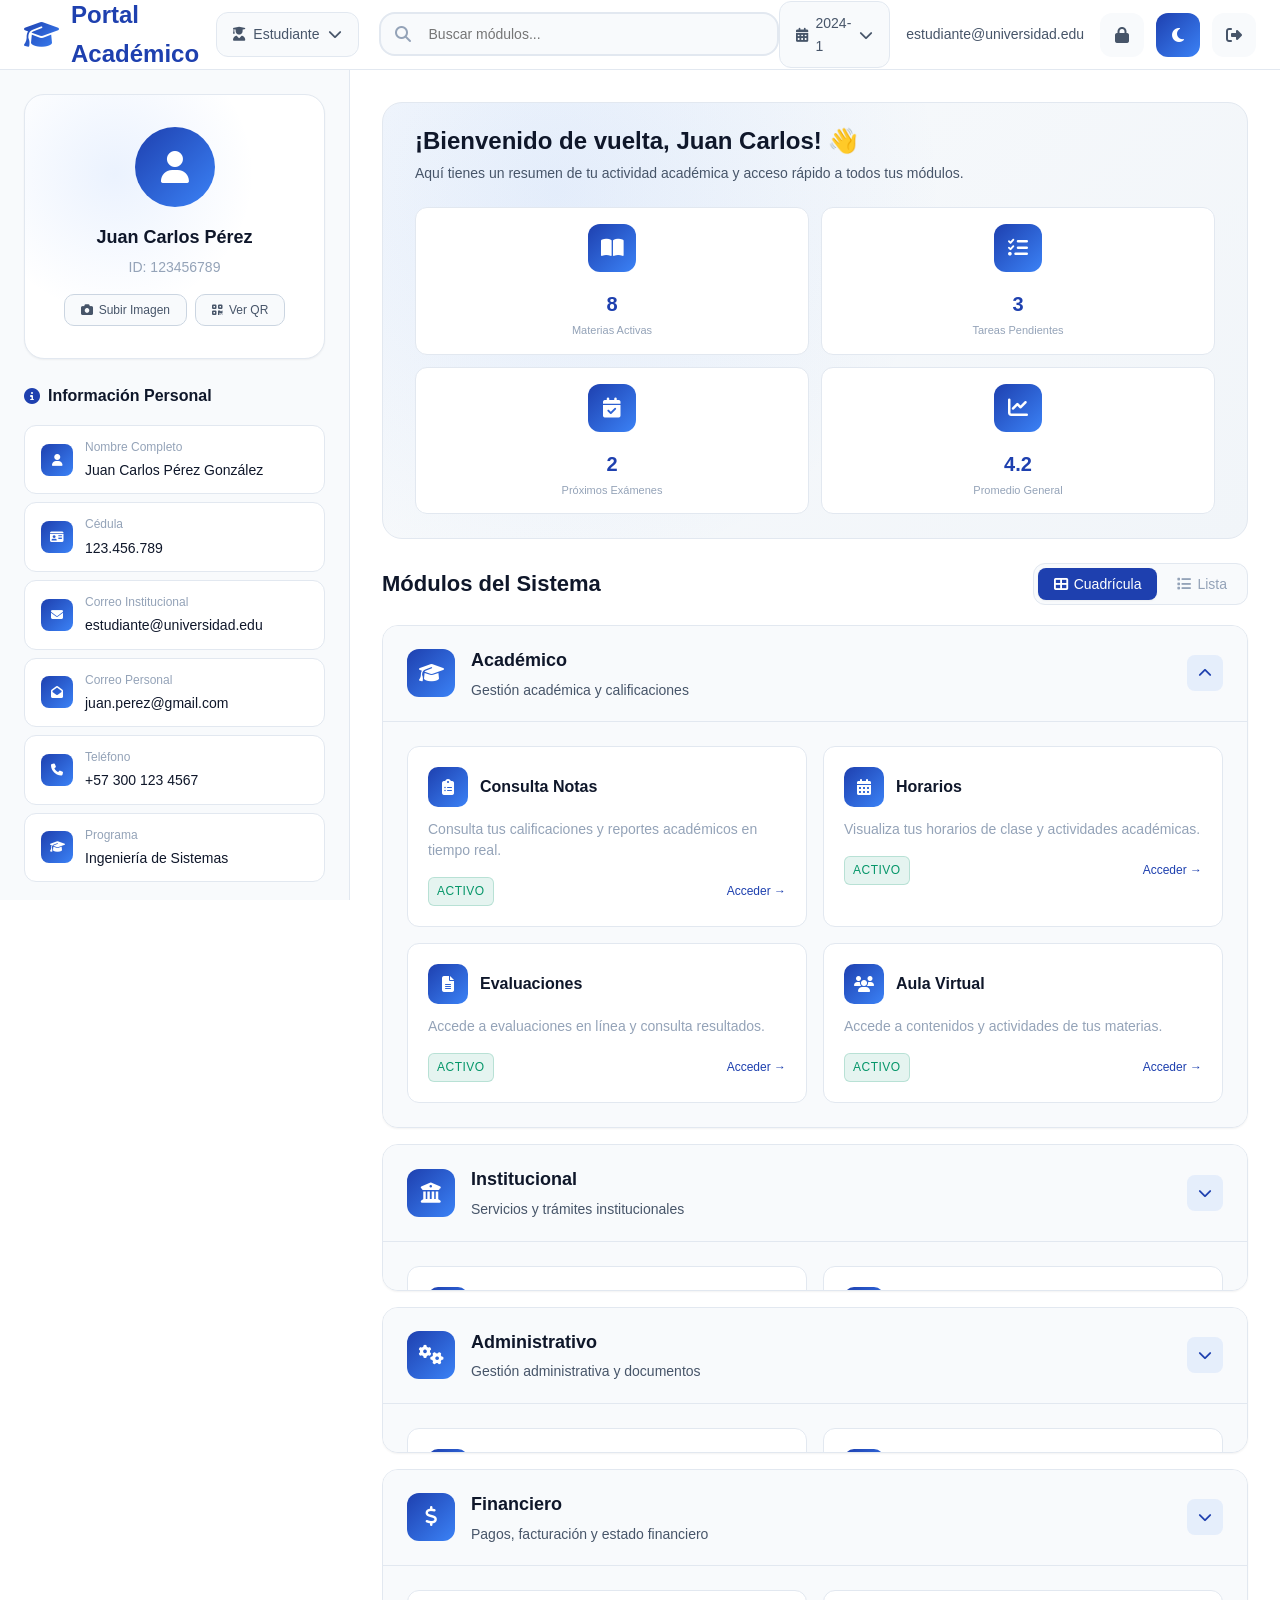
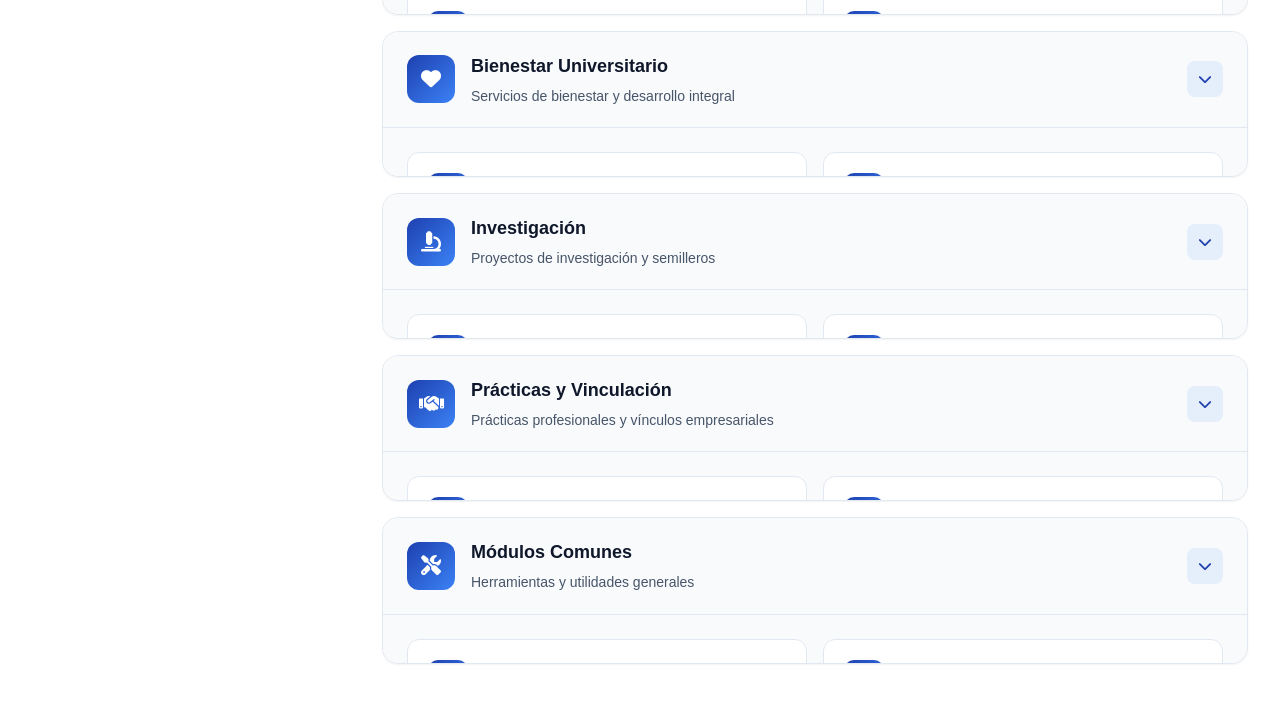
==== home/index.html @ 58bf5771 "Cambios en rutas" ====
<!DOCTYPE html>
<html lang="es" data-theme="light">

<head>
    <meta charset="UTF-8">
    <meta name="viewport" content="width=device-width, initial-scale=1.0">
    <title>Portal Académico - Navbar</title>
    <link href="https://cdnjs.cloudflare.com/ajax/libs/font-awesome/6.4.0/css/all.min.css" rel="stylesheet">
    <style>
        * {
            margin: 0;
            padding: 0;
            box-sizing: border-box;
        }

        :root {
            --primary-blue: #1e40af;
            --secondary-blue: #3b82f6;
            --accent-blue: #60a5fa;
            --dark-navy: #1e293b;
            --light-navy: #334155;
            --soft-gray: #64748b;
            --light-gray: #f1f5f9;
            --pure-white: #ffffff;
            --border-light: #e2e8f0;
            --border-medium: #cbd5e1;
            --text-primary: #0f172a;
            --text-secondary: #475569;
            --text-muted: #94a3b8;
            --gradient-primary: linear-gradient(135deg, #1e40af 0%, #3b82f6 100%);
            --gradient-subtle: linear-gradient(135deg, #f8fafc 0%, #f1f5f9 100%);
            --shadow-sm: 0 1px 2px 0 rgba(0, 0, 0, 0.05);
            --shadow-md: 0 4px 6px -1px rgba(0, 0, 0, 0.1), 0 2px 4px -1px rgba(0, 0, 0, 0.06);
            --shadow-lg: 0 10px 15px -3px rgba(0, 0, 0, 0.1), 0 4px 6px -2px rgba(0, 0, 0, 0.05);
            --shadow-xl: 0 20px 25px -5px rgba(0, 0, 0, 0.1), 0 10px 10px -5px rgba(0, 0, 0, 0.04);
            --bg-primary: #ffffff;
            --bg-secondary: #f8fafc;
            --bg-nav: rgba(255, 255, 255, 0.95);
            --bg-nav-scrolled: rgba(255, 255, 255, 0.98);
            --success-green: #059669;
            --gradient-blue: linear-gradient(135deg, #1e40af 0%, #3b82f6 100%);
        }

        [data-theme="dark"] {
            --primary-blue: #3b82f6;
            --secondary-blue: #60a5fa;
            --accent-blue: #93c5fd;
            --dark-navy: #0f172a;
            --light-navy: #1e293b;
            --soft-gray: #64748b;
            --light-gray: #1e293b;
            --pure-white: #0f172a;
            --border-light: #334155;
            --border-medium: #475569;
            --text-primary: #f1f5f9;
            --text-secondary: #cbd5e1;
            --text-muted: #94a3b8;
            --gradient-primary: linear-gradient(135deg, #3b82f6 0%, #1d4ed8 100%);
            --gradient-subtle: linear-gradient(135deg, #1e293b 0%, #0f172a 100%);
            --shadow-sm: 0 1px 2px 0 rgba(0, 0, 0, 0.3);
            --shadow-md: 0 4px 6px -1px rgba(0, 0, 0, 0.4), 0 2px 4px -1px rgba(0, 0, 0, 0.3);
            --shadow-lg: 0 10px 15px -3px rgba(0, 0, 0, 0.4), 0 4px 6px -2px rgba(0, 0, 0, 0.3);
            --shadow-xl: 0 20px 25px -5px rgba(0, 0, 0, 0.5), 0 10px 10px -5px rgba(0, 0, 0, 0.4);
            --bg-primary: #0f172a;
            --bg-secondary: #1e293b;
            --bg-nav: rgba(15, 23, 42, 0.95);
            --bg-nav-scrolled: rgba(15, 23, 42, 0.98);
        }

        body {
            font-family: 'Inter', -apple-system, BlinkMacSystemFont, 'Segoe UI', Roboto, sans-serif;
            background: var(--bg-primary);
            color: var(--text-primary);
            line-height: 1.6;
            min-height: 100vh;
            transition: all 0.3s ease;
        }

        /* Header Styles */
        .header {
            position: fixed;
            top: 0;
            left: 0;
            right: 0;
            height: 70px;
            background: var(--bg-nav);
            backdrop-filter: blur(20px);
            border-bottom: 1px solid var(--border-light);
            z-index: 1000;
            transition: all 0.3s ease;
            overflow: visible;
        }

        .header.scrolled {
            background: var(--bg-nav-scrolled);
            box-shadow: var(--shadow-lg);
        }

        .header-container {
            display: flex;
            align-items: center;
            justify-content: space-between;
            height: 100%;
            max-width: 1400px;
            margin: 0 auto;
            padding: 0 24px;
            overflow: visible;
        }

        /* Logo */
        .logo {
            display: flex;
            align-items: center;
            gap: 12px;
            font-size: 24px;
            font-weight: 700;
            color: var(--primary-blue);
            text-decoration: none;
            transition: all 0.3s ease;
        }

        .logo:hover {
            transform: scale(1.05);
        }

        .logo i {
            font-size: 28px;
            background: var(--gradient-primary);
            -webkit-background-clip: text;
            -webkit-text-fill-color: transparent;
            background-clip: text;
        }

        /* Desktop Navigation */
        .nav-desktop {
            display: flex;
            align-items: center;
            gap: 20px;
            overflow: visible;
        }

        /* ===== DROPDOWNS CORREGIDOS ===== */

        /* Role Selector */
        .role-selector {
            position: relative;
            z-index: 1100;
            display: flex;
            align-items: center;
            gap: 8px;
            padding: 10px 16px;
            background: var(--bg-secondary);
            border: 1px solid var(--border-light);
            border-radius: 12px;
            font-size: 14px;
            font-weight: 500;
            color: var(--text-secondary);
            cursor: pointer;
            transition: all 0.3s ease;
        }

        .role-selector:hover {
            background: var(--primary-blue);
            color: white;
            transform: translateY(-2px);
            box-shadow: var(--shadow-md);
        }

        .role-selector.active {
            background: var(--primary-blue);
            color: white;
            box-shadow: var(--shadow-md);
        }

        .role-selector .fa-chevron-down {
            transition: transform 0.3s ease;
        }

        .role-selector.active .fa-chevron-down {
            transform: rotate(180deg);
        }

        .role-dropdown {
            position: absolute;
            top: calc(100% + 8px);
            left: 0;
            right: 0;
            min-width: 200px;
            background: var(--bg-primary);
            border: 1px solid var(--border-light);
            border-radius: 12px;
            box-shadow: 0 25px 50px -12px rgba(0, 0, 0, 0.25);
            z-index: 1200;
            opacity: 0;
            visibility: hidden;
            transform: translateY(-10px);
            transition: all 0.3s cubic-bezier(0.4, 0, 0.2, 1);
            overflow: hidden;
            pointer-events: none;
        }

        .role-selector.active .role-dropdown {
            opacity: 1;
            visibility: visible;
            transform: translateY(0);
            pointer-events: all;
        }

        .role-option {
            display: flex;
            align-items: center;
            gap: 12px;
            padding: 12px 16px;
            color: var(--text-secondary);
            cursor: pointer;
            transition: all 0.3s ease;
            border-bottom: 1px solid var(--border-light);
            position: relative;
            background: transparent;
            white-space: nowrap;
            user-select: none;
        }

        .role-option:last-child {
            border-bottom: none;
        }

        .role-option:hover {
            background: var(--primary-blue);
            color: white;
        }

        .role-option.active {
            background: rgba(30, 64, 175, 0.1);
            color: var(--primary-blue);
            font-weight: 600;
        }

        .role-option.active::after {
            content: '';
            position: absolute;
            right: 16px;
            top: 50%;
            transform: translateY(-50%);
            width: 6px;
            height: 6px;
            background: var(--primary-blue);
            border-radius: 50%;
        }

        .role-option:hover.active::after {
            background: white;
        }

        .role-option i {
            width: 16px;
            text-align: center;
            font-size: 14px;
            flex-shrink: 0;
        }

        .role-option span {
            font-size: 14px;
            font-weight: 500;
        }

        /* Period Selector */
        .period-selector {
            position: relative;
            z-index: 1100;
            display: flex;
            align-items: center;
            gap: 8px;
            padding: 10px 16px;
            background: var(--bg-secondary);
            border: 1px solid var(--border-light);
            border-radius: 12px;
            font-size: 14px;
            font-weight: 500;
            color: var(--text-secondary);
            cursor: pointer;
            transition: all 0.3s ease;
        }

        .period-selector:hover {
            background: var(--primary-blue);
            color: white;
            transform: translateY(-2px);
            box-shadow: var(--shadow-md);
        }

        .period-selector.active {
            background: var(--primary-blue);
            color: white;
            box-shadow: var(--shadow-md);
        }

        .period-selector .fa-chevron-down {
            transition: transform 0.3s ease;
        }

        .period-selector.active .fa-chevron-down {
            transform: rotate(180deg);
        }

        .period-dropdown {
            position: absolute;
            top: calc(100% + 8px);
            left: 0;
            right: 0;
            min-width: 150px;
            background: var(--bg-primary);
            border: 1px solid var(--border-light);
            border-radius: 12px;
            box-shadow: 0 25px 50px -12px rgba(0, 0, 0, 0.25);
            z-index: 1200;
            opacity: 0;
            visibility: hidden;
            transform: translateY(-10px);
            transition: all 0.3s cubic-bezier(0.4, 0, 0.2, 1);
            overflow: hidden;
            pointer-events: none;
        }

        .period-selector.active .period-dropdown {
            opacity: 1;
            visibility: visible;
            transform: translateY(0);
            pointer-events: all;
        }

        .period-option {
            display: flex;
            align-items: center;
            gap: 12px;
            padding: 12px 16px;
            color: var(--text-secondary);
            cursor: pointer;
            transition: all 0.3s ease;
            border-bottom: 1px solid var(--border-light);
            position: relative;
            background: transparent;
            white-space: nowrap;
            user-select: none;
        }

        .period-option:last-child {
            border-bottom: none;
        }

        .period-option:hover {
            background: var(--primary-blue);
            color: white;
        }

        .period-option.active {
            background: rgba(30, 64, 175, 0.1);
            color: var(--primary-blue);
            font-weight: 600;
        }

        .period-option.active::after {
            content: '';
            position: absolute;
            right: 16px;
            top: 50%;
            transform: translateY(-50%);
            width: 6px;
            height: 6px;
            background: var(--primary-blue);
            border-radius: 50%;
        }

        .period-option:hover.active::after {
            background: white;
        }

        .period-option i {
            width: 16px;
            text-align: center;
            font-size: 14px;
            flex-shrink: 0;
        }

        .period-option span {
            font-size: 14px;
            font-weight: 500;
        }

        /* ===== FIN DROPDOWNS ===== */

        .search-container {
            position: relative;
        }

        .search-input {
            width: 320px;
            padding: 12px 16px 12px 48px;
            border: 2px solid var(--border-light);
            border-radius: 16px;
            font-size: 14px;
            background: var(--bg-secondary);
            color: var(--text-primary);
            transition: all 0.3s ease;
        }

        .search-input:focus {
            outline: none;
            border-color: var(--primary-blue);
            box-shadow: 0 0 0 4px rgba(30, 64, 175, 0.1);
            transform: scale(1.02);
        }

        .search-icon {
            position: absolute;
            left: 16px;
            top: 50%;
            transform: translateY(-50%);
            color: var(--text-muted);
            font-size: 16px;
        }

        /* Header Right */
        .header-right {
            display: flex;
            align-items: center;
            gap: 16px;
        }

        .user-email {
            font-size: 14px;
            color: var(--text-secondary);
            font-weight: 500;
            display: none;
        }

        .header-actions {
            display: flex;
            align-items: center;
            gap: 12px;
        }

        .action-btn {
            width: 44px;
            height: 44px;
            border: none;
            border-radius: 12px;
            background: var(--bg-secondary);
            color: var(--text-secondary);
            cursor: pointer;
            display: flex;
            align-items: center;
            justify-content: center;
            font-size: 16px;
            transition: all 0.3s ease;
            position: relative;
            overflow: hidden;
        }

        .action-btn:hover {
            background: var(--primary-blue);
            color: white;
            transform: translateY(-2px);
            box-shadow: var(--shadow-md);
        }

        .action-btn.theme-toggle {
            background: var(--gradient-primary);
            color: white;
        }

        .action-btn.theme-toggle:hover {
            background: var(--gradient-primary);
            transform: translateY(-2px) scale(1.05);
        }

        /* Mobile Menu Button */
        .mobile-menu-btn {
            display: none;
            width: 44px;
            height: 44px;
            border: none;
            border-radius: 12px;
            background: var(--bg-secondary);
            color: var(--text-secondary);
            cursor: pointer;
            align-items: center;
            justify-content: center;
            font-size: 18px;
            transition: all 0.3s ease;
        }

        .mobile-menu-btn:hover {
            background: var(--primary-blue);
            color: white;
            transform: scale(1.05);
        }

        .mobile-menu-btn.active {
            background: var(--primary-blue);
            color: white;
        }

        /* Mobile Overlay Menu */
        .mobile-overlay {
            position: fixed;
            top: 0;
            left: 0;
            right: 0;
            bottom: 0;
            background: rgba(0, 0, 0, 0.5);
            backdrop-filter: blur(4px);
            z-index: 1001;
            opacity: 0;
            visibility: hidden;
            transition: all 0.3s ease;
        }

        .mobile-overlay.active {
            opacity: 1;
            visibility: visible;
        }

        .mobile-menu {
            position: fixed;
            top: 0;
            right: 0;
            width: 100%;
            max-width: 400px;
            height: 100vh;
            background: var(--bg-primary);
            border-left: 1px solid var(--border-light);
            transform: translateX(100%);
            transition: transform 0.3s ease;
            overflow-y: auto;
            z-index: 1002;
        }

        .mobile-overlay.active .mobile-menu {
            transform: translateX(0);
        }

        .mobile-menu-header {
            display: flex;
            align-items: center;
            justify-content: space-between;
            padding: 20px 24px;
            border-bottom: 1px solid var(--border-light);
            background: var(--bg-secondary);
        }

        .mobile-menu-title {
            font-size: 18px;
            font-weight: 600;
            color: var(--text-primary);
        }

        .mobile-menu-close {
            width: 40px;
            height: 40px;
            border: none;
            border-radius: 10px;
            background: var(--bg-primary);
            color: var(--text-secondary);
            cursor: pointer;
            display: flex;
            align-items: center;
            justify-content: center;
            font-size: 16px;
            transition: all 0.3s ease;
        }

        .mobile-menu-close:hover {
            background: var(--primary-blue);
            color: white;
        }

        .mobile-menu-content {
            padding: 24px;
        }

        .mobile-section {
            margin-bottom: 32px;
        }

        .mobile-section-title {
            font-size: 16px;
            font-weight: 600;
            color: var(--text-primary);
            margin-bottom: 16px;
            display: flex;
            align-items: center;
            gap: 8px;
        }

        .mobile-search {
            position: relative;
            margin-bottom: 24px;
        }

        .mobile-search-input {
            width: 100%;
            padding: 12px 16px 12px 48px;
            border: 2px solid var(--border-light);
            border-radius: 12px;
            font-size: 14px;
            background: var(--bg-secondary);
            color: var(--text-primary);
            transition: all 0.3s ease;
        }

        .mobile-search-input:focus {
            outline: none;
            border-color: var(--primary-blue);
            box-shadow: 0 0 0 3px rgba(30, 64, 175, 0.1);
        }

        .mobile-search-icon {
            position: absolute;
            left: 16px;
            top: 50%;
            transform: translateY(-50%);
            color: var(--text-muted);
            font-size: 16px;
        }

        .mobile-option {
            display: flex;
            align-items: center;
            gap: 12px;
            padding: 16px;
            background: var(--bg-secondary);
            border: 1px solid var(--border-light);
            border-radius: 12px;
            margin-bottom: 12px;
            cursor: pointer;
            transition: all 0.3s ease;
        }

        .mobile-option:hover {
            background: var(--primary-blue);
            color: white;
            transform: translateX(4px);
        }

        .mobile-option i {
            width: 24px;
            text-align: center;
            font-size: 16px;
        }

        .mobile-option-content {
            flex: 1;
        }

        .mobile-option-title {
            font-size: 14px;
            font-weight: 500;
            margin-bottom: 2px;
        }

        .mobile-option-subtitle {
            font-size: 12px;
            opacity: 0.7;
        }

        .mobile-user-info {
            background: var(--bg-secondary);
            border: 1px solid var(--border-light);
            border-radius: 16px;
            padding: 20px;
            text-align: center;
        }

        .mobile-avatar {
            width: 60px;
            height: 60px;
            border-radius: 50%;
            background: var(--gradient-primary);
            display: flex;
            align-items: center;
            justify-content: center;
            font-size: 24px;
            color: white;
            margin: 0 auto 12px;
        }

        .mobile-user-name {
            font-size: 16px;
            font-weight: 600;
            color: var(--text-primary);
            margin-bottom: 4px;
        }

        .mobile-user-email {
            font-size: 14px;
            color: var(--text-muted);
        }

        /* Main Layout */
        .main-layout {
            display: flex;
            margin-top: 70px;
            min-height: calc(100vh - 70px);
        }

        /* Sidebar */
        .sidebar {
            width: 350px;
            background: var(--bg-secondary);
            border-right: 1px solid var(--border-light);
            position: sticky;
            top: 70px;
            height: calc(100vh - 70px);
            overflow-y: auto;
            z-index: 100;
            transition: all 0.3s ease;
        }

        .sidebar.collapsed {
            width: 80px;
        }

        /* Sidebar Toggle Button */
        .sidebar-toggle {
            position: absolute;
            top: 20px;
            right: -16px;
            width: 32px;
            height: 32px;
            background: var(--primary-blue);
            color: white;
            border: none;
            border-radius: 50%;
            cursor: pointer;
            display: flex;
            align-items: center;
            justify-content: center;
            font-size: 14px;
            box-shadow: var(--shadow-md);
            transition: all 0.3s ease;
            z-index: 101;
        }

        .sidebar-toggle:hover {
            transform: scale(1.1);
            box-shadow: var(--shadow-lg);
        }

        /* Profile Section */
        .profile-section {
            padding: 32px 24px;
            text-align: center;
            background: var(--bg-primary);
            margin: 24px;
            border-radius: 20px;
            box-shadow: var(--shadow-sm);
            border: 1px solid var(--border-light);
            position: relative;
            overflow: hidden;
        }

        .profile-section::before {
            content: '';
            position: absolute;
            top: 0;
            left: 0;
            right: 0;
            bottom: 0;
            background: radial-gradient(circle at 30% 30%, rgba(59, 130, 246, 0.1) 0%, transparent 50%);
            pointer-events: none;
        }

        .profile-content {
            position: relative;
            z-index: 1;
        }

        .profile-avatar {
            width: 80px;
            height: 80px;
            border-radius: 50%;
            background: var(--gradient-primary);
            display: flex;
            align-items: center;
            justify-content: center;
            font-size: 32px;
            color: white;
            margin: 0 auto 16px;
            position: relative;
            overflow: hidden;
            cursor: pointer;
            transition: all 0.3s ease;
        }

        .profile-avatar:hover {
            transform: scale(1.05);
            box-shadow: 0 8px 25px rgba(59, 130, 246, 0.3);
        }

        .profile-avatar::after {
            content: '';
            position: absolute;
            top: 0;
            left: -100%;
            width: 100%;
            height: 100%;
            background: linear-gradient(90deg, transparent, rgba(255, 255, 255, 0.2), transparent);
            transition: left 0.5s;
        }

        .profile-avatar:hover::after {
            left: 100%;
        }

        .profile-name {
            font-size: 18px;
            font-weight: 600;
            color: var(--text-primary);
            margin-bottom: 4px;
        }

        .profile-id {
            font-size: 14px;
            color: var(--text-muted);
            margin-bottom: 16px;
        }

        .profile-actions {
            display: flex;
            gap: 8px;
            justify-content: center;
            flex-wrap: wrap;
        }

        .profile-btn {
            padding: 8px 16px;
            border: 1px solid var(--border-medium);
            border-radius: 10px;
            background: var(--bg-secondary);
            color: var(--text-secondary);
            font-size: 12px;
            font-weight: 500;
            cursor: pointer;
            transition: all 0.3s ease;
            display: flex;
            align-items: center;
            gap: 6px;
        }

        .profile-btn:hover {
            background: var(--primary-blue);
            color: white;
            transform: translateY(-2px);
            box-shadow: var(--shadow-md);
        }

        /* User Details Section */
        .user-details {
            padding: 0 24px 24px;
        }

        .section-title {
            font-size: 16px;
            font-weight: 600;
            color: var(--text-primary);
            margin-bottom: 16px;
            display: flex;
            align-items: center;
            gap: 8px;
        }

        .section-title i {
            color: var(--primary-blue);
        }

        .detail-item {
            display: flex;
            align-items: center;
            gap: 12px;
            padding: 12px 16px;
            background: var(--bg-primary);
            border-radius: 12px;
            margin-bottom: 8px;
            border: 1px solid var(--border-light);
            transition: all 0.3s ease;
            cursor: pointer;
        }

        .detail-item:hover {
            background: var(--bg-secondary);
            transform: translateX(4px);
            border-color: var(--primary-blue);
        }

        .detail-icon {
            width: 32px;
            height: 32px;
            border-radius: 8px;
            background: var(--gradient-primary);
            color: white;
            display: flex;
            align-items: center;
            justify-content: center;
            font-size: 12px;
            flex-shrink: 0;
        }

        .detail-content {
            flex: 1;
            min-width: 0;
        }

        .detail-label {
            font-size: 12px;
            color: var(--text-muted);
            margin-bottom: 2px;
        }

        .detail-value {
            font-size: 14px;
            font-weight: 500;
            color: var(--text-primary);
            word-break: break-all;
        }

        /* Manuals Section */
        .manuals-section {
            padding: 0 24px 24px;
        }

        .manual-item {
            display: flex;
            align-items: center;
            gap: 12px;
            padding: 12px 16px;
            background: var(--bg-primary);
            border-radius: 12px;
            margin-bottom: 8px;
            border: 1px solid var(--border-light);
            cursor: pointer;
            transition: all 0.3s ease;
        }

        .manual-item:hover {
            background: #fef3c7;
            border-color: #f59e0b;
            transform: translateX(4px);
        }

        [data-theme="dark"] .manual-item:hover {
            background: rgba(245, 158, 11, 0.1);
            border-color: #f59e0b;
        }

        .manual-icon {
            width: 32px;
            height: 32px;
            border-radius: 8px;
            background: linear-gradient(135deg, #f59e0b 0%, #d97706 100%);
            color: white;
            display: flex;
            align-items: center;
            justify-content: center;
            font-size: 12px;
            flex-shrink: 0;
        }

        /* Quick Stats Section */
        .quick-stats {
            padding: 0 24px 24px;
        }

        .stats-grid {
            display: grid;
            grid-template-columns: 1fr 1fr;
            gap: 12px;
        }

        .stat-card {
            background: var(--bg-primary);
            border: 1px solid var(--border-light);
            border-radius: 12px;
            padding: 16px;
            text-align: center;
            transition: all 0.3s ease;
            cursor: pointer;
        }

        .stat-card:hover {
            transform: translateY(-2px);
            box-shadow: var(--shadow-md);
            border-color: var(--primary-blue);
        }

        .stat-value {
            font-size: 20px;
            font-weight: 700;
            color: var(--primary-blue);
            margin-bottom: 4px;
        }

        .stat-label {
            font-size: 11px;
            color: var(--text-muted);
            line-height: 1.2;
        }

        /* Collapsed Sidebar Styles */
        .sidebar.collapsed .profile-section,
        .sidebar.collapsed .user-details,
        .sidebar.collapsed .manuals-section,
        .sidebar.collapsed .quick-stats {
            display: none;
        }

        .sidebar.collapsed .sidebar-toggle {
            right: -16px;
        }

        .sidebar.collapsed .sidebar-toggle i {
            transform: rotate(180deg);
        }

        /* Main Content */
        .main-content {
            flex: 1;
            padding: 32px;
            background: var(--bg-primary);
            min-height: calc(100vh - 70px);
            overflow-y: auto;
        }

        /* Demo Content */
        .demo-content {
            max-width: 1200px;
            margin: 0 auto;
        }

        .demo-title {
            font-size: 32px;
            font-weight: 700;
            color: var(--text-primary);
            margin-bottom: 16px;
        }

        .demo-subtitle {
            font-size: 18px;
            color: var(--text-secondary);
            margin-bottom: 40px;
        }

        .demo-grid {
            display: grid;
            grid-template-columns: repeat(auto-fit, minmax(250px, 1fr));
            gap: 24px;
            margin-top: 40px;
        }

        .demo-card {
            background: var(--bg-secondary);
            border: 1px solid var(--border-light);
            border-radius: 16px;
            padding: 24px;
            transition: all 0.3s ease;
        }

        .demo-card:hover {
            transform: translateY(-4px);
            box-shadow: var(--shadow-lg);
        }

        .welcome-section {
            background: var(--gradient-subtle);
            border-radius: 20px;
            padding: 24px 32px;
            margin-bottom: 24px;
            border: 1px solid var(--border-light);
            position: relative;
            overflow: hidden;
            flex-shrink: 0;
        }

        .welcome-section::before {
            content: '';
            position: absolute;
            top: 0;
            left: 0;
            right: 0;
            bottom: 0;
            background: radial-gradient(circle at 20% 20%, rgba(59, 130, 246, 0.1) 0%, transparent 50%);
            pointer-events: none;
        }

        .welcome-content {
            position: relative;
            z-index: 1;
        }

        .welcome-title {
            font-size: 24px;
            font-weight: 700;
            color: var(--text-primary);
            margin-bottom: 8px;
            line-height: 1.2;
        }

        .welcome-subtitle {
            font-size: 14px;
            color: var(--text-secondary);
            line-height: 1.4;
            margin-bottom: 24px;
        }

        .stat-icon {
            width: 48px;
            height: 48px;
            border-radius: 12px;
            background: var(--gradient-primary);
            color: white;
            display: flex;
            align-items: center;
            justify-content: center;
            font-size: 20px;
            margin: 0 auto 16px;
            transition: all 0.3s ease;
        }

        .stat-card:hover .stat-icon {
            transform: scale(1.1);
            box-shadow: 0 8px 25px rgba(59, 130, 246, 0.3);
        }

        /* Modules Section */
        .modules-section {
            flex: 1;
            display: flex;
            flex-direction: column;
            min-height: 0;
        }

        .modules-header {
            display: flex;
            justify-content: space-between;
            align-items: center;
            margin-bottom: 20px;
            flex-shrink: 0;
        }

        .modules-title {
            font-size: 22px;
            font-weight: 700;
            color: var(--text-primary);
        }

        .view-toggle {
            display: flex;
            background: var(--bg-secondary);
            border-radius: 12px;
            padding: 4px;
            gap: 4px;
            border: 1px solid var(--border-light);
        }

        .view-btn {
            padding: 8px 16px;
            border: none;
            border-radius: 8px;
            background: transparent;
            color: var(--text-muted);
            cursor: pointer;
            transition: all 0.3s ease;
            font-size: 14px;
            font-weight: 500;
            display: flex;
            align-items: center;
            gap: 6px;
        }

        .view-btn.active {
            background: var(--primary-blue);
            color: white;
            box-shadow: var(--shadow-sm);
        }

        .view-btn:hover:not(.active) {
            background: var(--border-light);
            color: var(--text-secondary);
        }

        /* Modules Container */
        .modules-container {
            flex: 1;
            overflow-y: auto;
            padding-right: 8px;
            margin-right: -8px;
        }

        .modules-container::-webkit-scrollbar {
            width: 6px;
        }

        .modules-container::-webkit-scrollbar-track {
            background: var(--bg-secondary);
            border-radius: 10px;
        }

        .modules-container::-webkit-scrollbar-thumb {
            background: var(--border-medium);
            border-radius: 10px;
        }

        .modules-container::-webkit-scrollbar-thumb:hover {
            background: var(--primary-blue);
        }

        /* Module Categories */
        .module-category {
            background: var(--bg-primary);
            border: 1px solid var(--border-light);
            border-radius: 16px;
            margin-bottom: 16px;
            overflow: hidden;
            transition: all 0.3s ease;
            box-shadow: var(--shadow-sm);
        }

        .module-category:hover {
            box-shadow: var(--shadow-md);
            transform: translateY(-2px);
        }

        .category-header {
            display: flex;
            align-items: center;
            justify-content: space-between;
            padding: 20px 24px;
            background: var(--bg-secondary);
            cursor: pointer;
            transition: all 0.3s ease;
            border-bottom: 1px solid var(--border-light);
        }

        .category-header:hover {
            background: var(--primary-blue);
            color: white;
        }

        .category-header:hover .category-icon {
            background: white;
            color: var(--primary-blue);
        }

        .category-header:hover .category-info h3,
        .category-header:hover .category-info p {
            color: white;
        }

        .category-header:hover .category-toggle {
            background: rgba(255, 255, 255, 0.2);
            color: white;
        }

        .category-left {
            display: flex;
            align-items: center;
            gap: 16px;
        }

        .category-icon {
            width: 48px;
            height: 48px;
            border-radius: 12px;
            background: var(--gradient-primary);
            color: white;
            display: flex;
            align-items: center;
            justify-content: center;
            font-size: 20px;
            transition: all 0.3s ease;
            flex-shrink: 0;
        }

        .category-info h3 {
            font-size: 18px;
            font-weight: 600;
            color: var(--text-primary);
            margin-bottom: 4px;
            transition: all 0.3s ease;
        }

        .category-info p {
            font-size: 14px;
            color: var(--text-secondary);
            margin: 0;
            transition: all 0.3s ease;
        }

        .category-toggle {
            width: 36px;
            height: 36px;
            border: none;
            border-radius: 8px;
            background: rgba(59, 130, 246, 0.1);
            color: var(--primary-blue);
            cursor: pointer;
            display: flex;
            align-items: center;
            justify-content: center;
            font-size: 14px;
            transition: all 0.3s ease;
        }

        .category-toggle:hover {
            background: var(--primary-blue);
            color: white;
            transform: scale(1.05);
        }

        /* Modules Grid */
        .modules-grid {
            display: grid;
            grid-template-columns: repeat(auto-fit, minmax(300px, 1fr));
            gap: 16px;
            padding: 24px;
            background: var(--bg-secondary);
            max-height: 0;
            overflow: hidden;
            transition: all 0.4s ease;
        }

        .module-category.expanded .modules-grid {
            max-height: 2000px;
        }

        .module-category.expanded .category-toggle i {
            transform: rotate(180deg);
        }

        /* Module Cards */
        .module-card {
            background: var(--bg-primary);
            border: 1px solid var(--border-light);
            border-radius: 12px;
            padding: 20px;
            transition: all 0.3s ease;
            cursor: pointer;
            position: relative;
            overflow: hidden;
        }

        .module-card::before {
            content: '';
            position: absolute;
            top: 0;
            left: -100%;
            width: 100%;
            height: 100%;
            background: linear-gradient(90deg, transparent, rgba(59, 130, 246, 0.1), transparent);
            transition: left 0.5s;
        }

        .module-card:hover::before {
            left: 100%;
        }

        .module-card:hover {
            transform: translateY(-4px);
            box-shadow: var(--shadow-lg);
            border-color: var(--primary-blue);
        }

        .module-header {
            display: flex;
            align-items: center;
            gap: 12px;
            margin-bottom: 12px;
        }

        .module-icon {
            width: 40px;
            height: 40px;
            border-radius: 10px;
            background: var(--gradient-primary);
            color: white;
            display: flex;
            align-items: center;
            justify-content: center;
            font-size: 16px;
            transition: all 0.3s ease;
        }

        .module-card:hover .module-icon {
            transform: scale(1.1);
            box-shadow: 0 8px 25px rgba(59, 130, 246, 0.3);
        }

        .module-title {
            font-size: 16px;
            font-weight: 600;
            color: var(--text-primary);
            margin: 0;
        }

        .module-description {
            font-size: 14px;
            color: var(--text-muted);
            line-height: 1.5;
            margin-bottom: 16px;
        }

        .module-footer {
            display: flex;
            justify-content: space-between;
            align-items: center;
        }

        .module-status {
            font-size: 12px;
            padding: 4px 8px;
            border-radius: 6px;
            font-weight: 500;
            text-transform: uppercase;
            letter-spacing: 0.5px;
        }

        .module-status.active {
            background: rgba(5, 150, 105, 0.1);
            color: var(--success-green);
            border: 1px solid rgba(5, 150, 105, 0.2);
        }

        .module-status.inactive {
            background: rgba(239, 68, 68, 0.1);
            color: #ef4444;
            border: 1px solid rgba(239, 68, 68, 0.2);
        }

        .module-access {
            color: var(--primary-blue);
            font-size: 12px;
            font-weight: 500;
            text-decoration: none;
            transition: all 0.3s ease;
        }

        .module-access:hover {
            color: var(--secondary-blue);
            text-decoration: underline;
        }

        /* Dark theme adjustments for dropdowns */
        [data-theme="dark"] .role-dropdown,
        [data-theme="dark"] .period-dropdown {
            background: var(--bg-secondary);
            border-color: var(--border-medium);
            box-shadow: 0 25px 50px -12px rgba(0, 0, 0, 0.8);
        }

        [data-theme="dark"] .role-option,
        [data-theme="dark"] .period-option {
            border-color: var(--border-medium);
        }

        /* Responsive */
        @media (max-width: 1024px) {
            .sidebar {
                width: 300px;
            }

            .stats-grid {
                grid-template-columns: 1fr;
            }

            .stat-card {
                padding: 12px;
            }

            .stat-value {
                font-size: 18px;
            }
        }

        @media (max-width: 768px) {
            .header-container {
                padding: 0 16px;
            }

            .nav-desktop {
                display: none;
            }

            .mobile-menu-btn {
                display: flex;
            }

            .user-email {
                display: none;
            }

            .main-layout {
                flex-direction: column;
            }

            .sidebar {
                position: relative;
                top: 0;
                width: 100%;
                height: auto;
                border-right: none;
                border-bottom: 1px solid var(--border-light);
                order: 1;
            }

            .sidebar.collapsed {
                display: none;
            }

            .sidebar-toggle {
                top: 16px;
                right: 16px;
            }

            .main-content {
                order: 2;
                padding: 20px 16px;
            }

            .demo-title {
                font-size: 24px;
            }

            .demo-subtitle {
                font-size: 16px;
            }

            .profile-section {
                margin: 16px;
                padding: 24px 16px;
            }

            .user-details,
            .manuals-section,
            .quick-stats {
                padding: 0 16px 16px;
            }

            .welcome-section {
                padding: 20px;
                margin-bottom: 20px;
            }

            .welcome-title {
                font-size: 20px;
            }

            .welcome-subtitle {
                font-size: 13px;
            }

            .stats-grid {
                grid-template-columns: repeat(2, 1fr);
                gap: 12px;
            }

            .stat-card {
                padding: 16px;
            }

            .stat-value {
                font-size: 20px;
            }

            .modules-header {
                flex-direction: column;
                align-items: stretch;
                gap: 12px;
            }

            .modules-title {
                font-size: 18px;
                text-align: center;
            }

            .view-toggle {
                justify-content: center;
            }

            .modules-grid {
                grid-template-columns: 1fr;
                gap: 12px;
                padding: 16px;
            }

            .category-header {
                padding: 16px 20px;
            }

            .category-icon {
                width: 40px;
                height: 40px;
                font-size: 18px;
            }

            .category-info h3 {
                font-size: 16px;
            }

            .category-info p {
                font-size: 13px;
            }

            .role-dropdown,
            .period-dropdown {
                left: auto;
                right: 0;
                min-width: 200px;
                max-width: 250px;
            }
        }

        @media (min-width: 1024px) {
            .user-email {
                display: block;
            }

            .search-input {
                width: 400px;
            }
        }

        @media (max-width: 480px) {
            .stats-grid {
                grid-template-columns: repeat(2, 1fr);
                gap: 10px;
            }

            .stat-card {
                padding: 12px;
            }

            .stat-icon {
                width: 40px;
                height: 40px;
                font-size: 16px;
                margin-bottom: 12px;
            }

            .stat-value {
                font-size: 18px;
            }

            .stat-label {
                font-size: 12px;
            }
        }

        /* Animations */
        @keyframes slideInRight {
            from {
                transform: translateX(100%);
            }

            to {
                transform: translateX(0);
            }
        }

        @keyframes fadeIn {
            from {
                opacity: 0;
            }

            to {
                opacity: 1;
            }
        }

        @keyframes fadeInUp {
            from {
                opacity: 0;
                transform: translateY(20px);
            }

            to {
                opacity: 1;
                transform: translateY(0);
            }
        }

        .fade-in-up {
            animation: fadeInUp 0.6s ease-out;
        }

        .module-category {
            animation: fadeInUp 0.6s ease-out;
        }

        .module-category:nth-child(1) {
            animation-delay: 0.1s;
        }

        .module-category:nth-child(2) {
            animation-delay: 0.2s;
        }

        .module-category:nth-child(3) {
            animation-delay: 0.3s;
        }

        .module-category:nth-child(4) {
            animation-delay: 0.4s;
        }

        .module-category:nth-child(5) {
            animation-delay: 0.5s;
        }

        .module-category:nth-child(6) {
            animation-delay: 0.6s;
        }

        .module-category:nth-child(7) {
            animation-delay: 0.7s;
        }

        .module-category:nth-child(8) {
            animation-delay: 0.8s;
        }
    </style>
</head>

<body>
    <!-- Header -->
    <header class="header" id="header">
        <div class="header-container">
            <a href="#" class="logo">
                <i class="fas fa-graduation-cap"></i>
                <span>Portal Académico</span>
            </a>

            <!-- Desktop Navigation -->
            <div class="nav-desktop">
                <div class="role-selector" id="roleSelector">
                    <i class="fas fa-user-graduate"></i>
                    <span id="selectedRole">Estudiante</span>
                    <i class="fas fa-chevron-down"></i>
                    <!-- Dropdown -->
                    <div class="role-dropdown">
                        <div class="role-option active" data-role="estudiante">
                            <i class="fas fa-user-graduate"></i>
                            <span>Estudiante</span>
                        </div>
                        <div class="role-option" data-role="profesor">
                            <i class="fas fa-chalkboard-teacher"></i>
                            <span>Profesor</span>
                        </div>
                        <div class="role-option" data-role="administrativo">
                            <i class="fas fa-user-tie"></i>
                            <span>Administrativo</span>
                        </div>
                    </div>
                </div>

                <div class="search-container">
                    <input type="text" class="search-input" placeholder="Buscar módulos..." id="searchInput">
                    <i class="fas fa-search search-icon"></i>
                </div>
            </div>

            <div class="header-right">
                <div class="period-selector nav-desktop" id="periodSelector">
                    <i class="fas fa-calendar-alt"></i>
                    <span id="selectedPeriod">2024-1</span>
                    <i class="fas fa-chevron-down"></i>
                    <!-- Dropdown -->
                    <div class="period-dropdown">
                        <div class="period-option active" data-period="2024-1">
                            <i class="fas fa-calendar-alt"></i>
                            <span>2024-1</span>
                        </div>
                        <div class="period-option" data-period="2024-2">
                            <i class="fas fa-calendar-alt"></i>
                            <span>2024-2</span>
                        </div>
                        <div class="period-option" data-period="2023-2">
                            <i class="fas fa-calendar-alt"></i>
                            <span>2023-2</span>
                        </div>
                    </div>
                </div>

                <span class="user-email">estudiante@universidad.edu</span>

                <div class="header-actions">
                    <button class="action-btn" id="passwordBtn" title="Cambiar contraseña">
                        <i class="fas fa-lock"></i>
                    </button>
                    <button class="action-btn theme-toggle" id="themeToggle" title="Cambiar tema">
                        <i class="fas fa-moon"></i>
                    </button>
                    <button class="action-btn" id="logoutBtn" title="Cerrar sesión">
                        <i class="fas fa-sign-out-alt"></i>
                    </button>

                    <!-- Mobile Menu Button -->
                    <button class="mobile-menu-btn" id="mobileMenuBtn">
                        <i class="fas fa-bars"></i>
                    </button>
                </div>
            </div>
        </div>
    </header>

    <!-- Mobile Overlay Menu -->
    <div class="mobile-overlay" id="mobileOverlay">
        <div class="mobile-menu">
            <div class="mobile-menu-header">
                <div class="mobile-menu-title">Menú</div>
                <button class="mobile-menu-close" id="mobileMenuClose">
                    <i class="fas fa-times"></i>
                </button>
            </div>

            <div class="mobile-menu-content">
                <!-- Search Section -->
                <div class="mobile-section">
                    <div class="mobile-search">
                        <input type="text" class="mobile-search-input" placeholder="Buscar módulos..."
                            id="mobileSearchInput">
                        <i class="fas fa-search mobile-search-icon"></i>
                    </div>
                </div>

                <!-- User Info -->
                <div class="mobile-section">
                    <div class="mobile-user-info">
                        <div class="mobile-avatar">
                            <i class="fas fa-user"></i>
                        </div>
                        <div class="mobile-user-name">Juan Carlos Pérez</div>
                        <div class="mobile-user-email">estudiante@universidad.edu</div>
                    </div>
                </div>

                <!-- Navigation Options -->
                <div class="mobile-section">
                    <div class="mobile-section-title">
                        <i class="fas fa-cogs"></i>
                        Configuración
                    </div>

                    <div class="mobile-option" id="mobileRoleSelector">
                        <i class="fas fa-user-graduate"></i>
                        <div class="mobile-option-content">
                            <div class="mobile-option-title">Rol Actual</div>
                            <div class="mobile-option-subtitle">Estudiante</div>
                        </div>
                        <i class="fas fa-chevron-right"></i>
                    </div>

                    <div class="mobile-option" id="mobilePeriodSelector">
                        <i class="fas fa-calendar-alt"></i>
                        <div class="mobile-option-content">
                            <div class="mobile-option-title">Período Académico</div>
                            <div class="mobile-option-subtitle">2024-1</div>
                        </div>
                        <i class="fas fa-chevron-right"></i>
                    </div>

                    <div class="mobile-option" id="mobileThemeToggle">
                        <i class="fas fa-moon"></i>
                        <div class="mobile-option-content">
                            <div class="mobile-option-title">Tema</div>
                            <div class="mobile-option-subtitle">Claro</div>
                        </div>
                        <i class="fas fa-toggle-off"></i>
                    </div>
                </div>

                <!-- Account Actions -->
                <div class="mobile-section">
                    <div class="mobile-section-title">
                        <i class="fas fa-user"></i>
                        Cuenta
                    </div>

                    <div class="mobile-option" id="mobilePasswordBtn">
                        <i class="fas fa-lock"></i>
                        <div class="mobile-option-content">
                            <div class="mobile-option-title">Cambiar Contraseña</div>
                            <div class="mobile-option-subtitle">Actualizar credenciales</div>
                        </div>
                        <i class="fas fa-chevron-right"></i>
                    </div>

                    <div class="mobile-option" id="mobileLogoutBtn">
                        <i class="fas fa-sign-out-alt"></i>
                        <div class="mobile-option-content">
                            <div class="mobile-option-title">Cerrar Sesión</div>
                            <div class="mobile-option-subtitle">Salir del portal</div>
                        </div>
                        <i class="fas fa-chevron-right"></i>
                    </div>
                </div>
            </div>
        </div>
    </div>

    <!-- Main Layout -->
    <div class="main-layout">
        <!-- Sidebar -->
        <aside class="sidebar" id="sidebar">
            <!-- Profile Section -->
            <div class="profile-section">
                <div class="profile-content">
                    <div class="profile-avatar" id="profileAvatar">
                        <i class="fas fa-user"></i>
                    </div>
                    <div class="profile-name">Juan Carlos Pérez</div>
                    <div class="profile-id">ID: 123456789</div>
                    <div class="profile-actions">
                        <button class="profile-btn" id="uploadImageBtn">
                            <i class="fas fa-camera"></i>
                            Subir Imagen
                        </button>
                        <button class="profile-btn" id="qrCodeBtn">
                            <i class="fas fa-qrcode"></i>
                            Ver QR
                        </button>
                    </div>
                </div>
            </div>

            <!-- User Details -->
            <div class="user-details">
                <h3 class="section-title">
                    <i class="fas fa-info-circle"></i>
                    Información Personal
                </h3>

                <div class="detail-item">
                    <div class="detail-icon">
                        <i class="fas fa-user"></i>
                    </div>
                    <div class="detail-content">
                        <div class="detail-label">Nombre Completo</div>
                        <div class="detail-value">Juan Carlos Pérez González</div>
                    </div>
                </div>

                <div class="detail-item">
                    <div class="detail-icon">
                        <i class="fas fa-id-card"></i>
                    </div>
                    <div class="detail-content">
                        <div class="detail-label">Cédula</div>
                        <div class="detail-value">123.456.789</div>
                    </div>
                </div>

                <div class="detail-item">
                    <div class="detail-icon">
                        <i class="fas fa-envelope"></i>
                    </div>
                    <div class="detail-content">
                        <div class="detail-label">Correo Institucional</div>
                        <div class="detail-value">estudiante@universidad.edu</div>
                    </div>
                </div>

                <div class="detail-item">
                    <div class="detail-icon">
                        <i class="fas fa-envelope-open"></i>
                    </div>
                    <div class="detail-content">
                        <div class="detail-label">Correo Personal</div>
                        <div class="detail-value">juan.perez@gmail.com</div>
                    </div>
                </div>

                <div class="detail-item">
                    <div class="detail-icon">
                        <i class="fas fa-phone"></i>
                    </div>
                    <div class="detail-content">
                        <div class="detail-label">Teléfono</div>
                        <div class="detail-value">+57 300 123 4567</div>
                    </div>
                </div>

                <div class="detail-item">
                    <div class="detail-icon">
                        <i class="fas fa-graduation-cap"></i>
                    </div>
                    <div class="detail-content">
                        <div class="detail-label">Programa</div>
                        <div class="detail-value">Ingeniería de Sistemas</div>
                    </div>
                </div>
            </div>

            <!-- Manuals Section -->
            <div class="manuals-section">
                <h3 class="section-title">
                    <i class="fas fa-book"></i>
                    Manuales de Usuario
                </h3>

                <div class="manual-item">
                    <div class="manual-icon">
                        <i class="fas fa-file-pdf"></i>
                    </div>
                    <div class="detail-content">
                        <div class="detail-label">Manual Estudiante</div>
                        <div class="detail-value">Guía completa del portal</div>
                    </div>
                </div>

                <div class="manual-item">
                    <div class="manual-icon">
                        <i class="fas fa-file-pdf"></i>
                    </div>
                    <div class="detail-content">
                        <div class="detail-label">Manual Académico</div>
                        <div class="detail-value">Procesos académicos</div>
                    </div>
                </div>

                <div class="manual-item">
                    <div class="manual-icon">
                        <i class="fas fa-file-pdf"></i>
                    </div>
                    <div class="detail-content">
                        <div class="detail-label">Guía de Evaluaciones</div>
                        <div class="detail-value">Sistema de calificaciones</div>
                    </div>
                </div>
            </div>
        </aside>

        <!-- Main Content -->
        <main class="main-content">
            <!-- Welcome Section -->
            <section class="welcome-section fade-in-up">
                <div class="welcome-content">
                    <h1 class="welcome-title">¡Bienvenido de vuelta, Juan Carlos! 👋</h1>
                    <p class="welcome-subtitle">Aquí tienes un resumen de tu actividad académica y acceso rápido a todos
                        tus módulos.</p>

                    <div class="stats-grid">
                        <div class="stat-card">
                            <div class="stat-icon">
                                <i class="fas fa-book-open"></i>
                            </div>
                            <div class="stat-value">8</div>
                            <div class="stat-label">Materias Activas</div>
                        </div>
                        <div class="stat-card">
                            <div class="stat-icon">
                                <i class="fas fa-tasks"></i>
                            </div>
                            <div class="stat-value">3</div>
                            <div class="stat-label">Tareas Pendientes</div>
                        </div>
                        <div class="stat-card">
                            <div class="stat-icon">
                                <i class="fas fa-calendar-check"></i>
                            </div>
                            <div class="stat-value">2</div>
                            <div class="stat-label">Próximos Exámenes</div>
                        </div>
                        <div class="stat-card">
                            <div class="stat-icon">
                                <i class="fas fa-chart-line"></i>
                            </div>
                            <div class="stat-value">4.2</div>
                            <div class="stat-label">Promedio General</div>
                        </div>
                    </div>
                </div>
            </section>

            <!-- Modules Section -->
            <section class="modules-section">
                <div class="modules-header">
                    <h2 class="modules-title">Módulos del Sistema</h2>
                    <div class="view-toggle">
                        <button class="view-btn active" id="gridView">
                            <i class="fas fa-th-large"></i> Cuadrícula
                        </button>
                        <button class="view-btn" id="listView">
                            <i class="fas fa-list"></i> Lista
                        </button>
                    </div>
                </div>

                <div class="modules-container">
                    <!-- Académico -->
                    <div class="module-category" data-category="academico">
                        <div class="category-header">
                            <div class="category-left">
                                <div class="category-icon">
                                    <i class="fas fa-graduation-cap"></i>
                                </div>
                                <div class="category-info">
                                    <h3>Académico</h3>
                                    <p>Gestión académica y calificaciones</p>
                                </div>
                            </div>
                            <button class="category-toggle">
                                <i class="fas fa-chevron-down"></i>
                            </button>
                        </div>
                        <div class="modules-grid">
                            <div class="module-card">
                                <div class="module-header">
                                    <div class="module-icon">
                                        <i class="fas fa-clipboard-list"></i>
                                    </div>
                                    <div class="module-title">Consulta Notas</div>
                                </div>
                                <div class="module-description">Consulta tus calificaciones y reportes académicos en
                                    tiempo real.</div>
                                <div class="module-footer">
                                    <span class="module-status active">Activo</span>
                                    <a href="#" class="module-access">Acceder →</a>
                                </div>
                            </div>
                            <div class="module-card">
                                <div class="module-header">
                                    <div class="module-icon">
                                        <i class="fas fa-calendar-alt"></i>
                                    </div>
                                    <div class="module-title">Horarios</div>
                                </div>
                                <div class="module-description">Visualiza tus horarios de clase y actividades
                                    académicas.</div>
                                <div class="module-footer">
                                    <span class="module-status active">Activo</span>
                                    <a href="#" class="module-access">Acceder →</a>
                                </div>
                            </div>
                            <div class="module-card">
                                <div class="module-header">
                                    <div class="module-icon">
                                        <i class="fas fa-file-alt"></i>
                                    </div>
                                    <div class="module-title">Evaluaciones</div>
                                </div>
                                <div class="module-description">Accede a evaluaciones en línea y consulta resultados.
                                </div>
                                <div class="module-footer">
                                    <span class="module-status active">Activo</span>
                                    <a href="#" class="module-access">Acceder →</a>
                                </div>
                            </div>
                            <div class="module-card">
                                <div class="module-header">
                                    <div class="module-icon">
                                        <i class="fas fa-users"></i>
                                    </div>
                                    <div class="module-title">Aula Virtual</div>
                                </div>
                                <div class="module-description">Accede a contenidos y actividades de tus materias.</div>
                                <div class="module-footer">
                                    <span class="module-status active">Activo</span>
                                    <a href="#" class="module-access">Acceder →</a>
                                </div>
                            </div>
                        </div>
                    </div>

                    <!-- Institucional -->
                    <div class="module-category" data-category="institucional">
                        <div class="category-header">
                            <div class="category-left">
                                <div class="category-icon">
                                    <i class="fas fa-university"></i>
                                </div>
                                <div class="category-info">
                                    <h3>Institucional</h3>
                                    <p>Servicios y trámites institucionales</p>
                                </div>
                            </div>
                            <button class="category-toggle">
                                <i class="fas fa-chevron-down"></i>
                            </button>
                        </div>
                        <div class="modules-grid">
                            <div class="module-card">
                                <div class="module-header">
                                    <div class="module-icon">
                                        <i class="fas fa-file-signature"></i>
                                    </div>
                                    <div class="module-title">Certificados</div>
                                </div>
                                <div class="module-description">Solicita y descarga certificados académicos oficiales.
                                </div>
                                <div class="module-footer">
                                    <span class="module-status active">Activo</span>
                                    <a href="#" class="module-access">Acceder →</a>
                                </div>
                            </div>
                            <div class="module-card">
                                <div class="module-header">
                                    <div class="module-icon">
                                        <i class="fas fa-id-badge"></i>
                                    </div>
                                    <div class="module-title">Carnet Estudiantil</div>
                                </div>
                                <div class="module-description">Gestiona tu carnet estudiantil y beneficios asociados.
                                </div>
                                <div class="module-footer">
                                    <span class="module-status active">Activo</span>
                                    <a href="#" class="module-access">Acceder →</a>
                                </div>
                            </div>
                            <div class="module-card">
                                <div class="module-header">
                                    <div class="module-icon">
                                        <i class="fas fa-clipboard-check"></i>
                                    </div>
                                    <div class="module-title">Encuestas</div>
                                </div>
                                <div class="module-description">Participa en evaluaciones y encuestas institucionales.
                                </div>
                                <div class="module-footer">
                                    <span class="module-status active">Activo</span>
                                    <a href="#" class="module-access">Acceder →</a>
                                </div>
                            </div>
                        </div>
                    </div>

                    <!-- Administrativo -->
                    <div class="module-category" data-category="administrativo">
                        <div class="category-header">
                            <div class="category-left">
                                <div class="category-icon">
                                    <i class="fas fa-cogs"></i>
                                </div>
                                <div class="category-info">
                                    <h3>Administrativo</h3>
                                    <p>Gestión administrativa y documentos</p>
                                </div>
                            </div>
                            <button class="category-toggle">
                                <i class="fas fa-chevron-down"></i>
                            </button>
                        </div>
                        <div class="modules-grid">
                            <div class="module-card">
                                <div class="module-header">
                                    <div class="module-icon">
                                        <i class="fas fa-edit"></i>
                                    </div>
                                    <div class="module-title">Actualizar Datos</div>
                                </div>
                                <div class="module-description">Mantén actualizados tus datos personales y de contacto.
                                </div>
                                <div class="module-footer">
                                    <span class="module-status active">Activo</span>
                                    <a href="#" class="module-access">Acceder →</a>
                                </div>
                            </div>
                            <div class="module-card">
                                <div class="module-header">
                                    <div class="module-icon">
                                        <i class="fas fa-folder-open"></i>
                                    </div>
                                    <div class="module-title">Documentos</div>
                                </div>
                                <div class="module-description">Gestiona y consulta tu documentación académica.</div>
                                <div class="module-footer">
                                    <span class="module-status active">Activo</span>
                                    <a href="#" class="module-access">Acceder →</a>
                                </div>
                            </div>
                        </div>
                    </div>

                    <!-- Financiero -->
                    <div class="module-category" data-category="financiero">
                        <div class="category-header">
                            <div class="category-left">
                                <div class="category-icon">
                                    <i class="fas fa-dollar-sign"></i>
                                </div>
                                <div class="category-info">
                                    <h3>Financiero</h3>
                                    <p>Pagos, facturación y estado financiero</p>
                                </div>
                            </div>
                            <button class="category-toggle">
                                <i class="fas fa-chevron-down"></i>
                            </button>
                        </div>
                        <div class="modules-grid">
                            <div class="module-card">
                                <div class="module-header">
                                    <div class="module-icon">
                                        <i class="fas fa-credit-card"></i>
                                    </div>
                                    <div class="module-title">Estado de Cuenta</div>
                                </div>
                                <div class="module-description">Consulta tu estado financiero y movimientos de cuenta.
                                </div>
                                <div class="module-footer">
                                    <span class="module-status active">Activo</span>
                                    <a href="#" class="module-access">Acceder →</a>
                                </div>
                            </div>
                            <div class="module-card">
                                <div class="module-header">
                                    <div class="module-icon">
                                        <i class="fas fa-receipt"></i>
                                    </div>
                                    <div class="module-title">Facturación</div>
                                </div>
                                <div class="module-description">Accede a tus facturas y comprobantes de pago.</div>
                                <div class="module-footer">
                                    <span class="module-status active">Activo</span>
                                    <a href="#" class="module-access">Acceder →</a>
                                </div>
                            </div>
                            <div class="module-card">
                                <div class="module-header">
                                    <div class="module-icon">
                                        <i class="fas fa-hand-holding-usd"></i>
                                    </div>
                                    <div class="module-title">Becas y Auxilios</div>
                                </div>
                                <div class="module-description">Información sobre becas disponibles y auxilios
                                    estudiantiles.</div>
                                <div class="module-footer">
                                    <span class="module-status active">Activo</span>
                                    <a href="#" class="module-access">Acceder →</a>
                                </div>
                            </div>
                        </div>
                    </div>

                    <!-- Bienestar -->
                    <div class="module-category" data-category="bienestar">
                        <div class="category-header">
                            <div class="category-left">
                                <div class="category-icon">
                                    <i class="fas fa-heart"></i>
                                </div>
                                <div class="category-info">
                                    <h3>Bienestar Universitario</h3>
                                    <p>Servicios de bienestar y desarrollo integral</p>
                                </div>
                            </div>
                            <button class="category-toggle">
                                <i class="fas fa-chevron-down"></i>
                            </button>
                        </div>
                        <div class="modules-grid">
                            <div class="module-card">
                                <div class="module-header">
                                    <div class="module-icon">
                                        <i class="fas fa-running"></i>
                                    </div>
                                    <div class="module-title">Deportes</div>
                                </div>
                                <div class="module-description">Inscríbete en actividades deportivas y torneos.</div>
                                <div class="module-footer">
                                    <span class="module-status active">Activo</span>
                                    <a href="#" class="module-access">Acceder →</a>
                                </div>
                            </div>
                            <div class="module-card">
                                <div class="module-header">
                                    <div class="module-icon">
                                        <i class="fas fa-theater-masks"></i>
                                    </div>
                                    <div class="module-title">Cultura</div>
                                </div>
                                <div class="module-description">Participa en eventos culturales y artísticos.</div>
                                <div class="module-footer">
                                    <span class="module-status active">Activo</span>
                                    <a href="#" class="module-access">Acceder →</a>
                                </div>
                            </div>
                            <div class="module-card">
                                <div class="module-header">
                                    <div class="module-icon">
                                        <i class="fas fa-user-md"></i>
                                    </div>
                                    <div class="module-title">Salud</div>
                                </div>
                                <div class="module-description">Servicios médicos y de psicología estudiantil.</div>
                                <div class="module-footer">
                                    <span class="module-status active">Activo</span>
                                    <a href="#" class="module-access">Acceder →</a>
                                </div>
                            </div>
                        </div>
                    </div>

                    <!-- Investigación -->
                    <div class="module-category" data-category="investigacion">
                        <div class="category-header">
                            <div class="category-left">
                                <div class="category-icon">
                                    <i class="fas fa-microscope"></i>
                                </div>
                                <div class="category-info">
                                    <h3>Investigación</h3>
                                    <p>Proyectos de investigación y semilleros</p>
                                </div>
                            </div>
                            <button class="category-toggle">
                                <i class="fas fa-chevron-down"></i>
                            </button>
                        </div>
                        <div class="modules-grid">
                            <div class="module-card">
                                <div class="module-header">
                                    <div class="module-icon">
                                        <i class="fas fa-seedling"></i>
                                    </div>
                                    <div class="module-title">Semilleros</div>
                                </div>
                                <div class="module-description">Únete a grupos de investigación estudiantiles.</div>
                                <div class="module-footer">
                                    <span class="module-status active">Activo</span>
                                    <a href="#" class="module-access">Acceder →</a>
                                </div>
                            </div>
                            <div class="module-card">
                                <div class="module-header">
                                    <div class="module-icon">
                                        <i class="fas fa-project-diagram"></i>
                                    </div>
                                    <div class="module-title">Proyectos</div>
                                </div>
                                <div class="module-description">Consulta proyectos de investigación activos.</div>
                                <div class="module-footer">
                                    <span class="module-status active">Activo</span>
                                    <a href="#" class="module-access">Acceder →</a>
                                </div>
                            </div>
                        </div>
                    </div>

                    <!-- Prácticas y Vinculación -->
                    <div class="module-category" data-category="practicas">
                        <div class="category-header">
                            <div class="category-left">
                                <div class="category-icon">
                                    <i class="fas fa-handshake"></i>
                                </div>
                                <div class="category-info">
                                    <h3>Prácticas y Vinculación</h3>
                                    <p>Prácticas profesionales y vínculos empresariales</p>
                                </div>
                            </div>
                            <button class="category-toggle">
                                <i class="fas fa-chevron-down"></i>
                            </button>
                        </div>
                        <div class="modules-grid">
                            <div class="module-card">
                                <div class="module-header">
                                    <div class="module-icon">
                                        <i class="fas fa-briefcase"></i>
                                    </div>
                                    <div class="module-title">Prácticas</div>
                                </div>
                                <div class="module-description">Consulta y aplica a oportunidades de práctica
                                    profesional.</div>
                                <div class="module-footer">
                                    <span class="module-status active">Activo</span>
                                    <a href="#" class="module-access">Acceder →</a>
                                </div>
                            </div>
                            <div class="module-card">
                                <div class="module-header">
                                    <div class="module-icon">
                                        <i class="fas fa-building"></i>
                                    </div>
                                    <div class="module-title">Empresas</div>
                                </div>
                                <div class="module-description">Directorio de empresas aliadas para prácticas.</div>
                                <div class="module-footer">
                                    <span class="module-status active">Activo</span>
                                    <a href="#" class="module-access">Acceder →</a>
                                </div>
                            </div>
                        </div>
                    </div>

                    <!-- Módulos Comunes -->
                    <div class="module-category" data-category="comunes">
                        <div class="category-header">
                            <div class="category-left">
                                <div class="category-icon">
                                    <i class="fas fa-tools"></i>
                                </div>
                                <div class="category-info">
                                    <h3>Módulos Comunes</h3>
                                    <p>Herramientas y utilidades generales</p>
                                </div>
                            </div>
                            <button class="category-toggle">
                                <i class="fas fa-chevron-down"></i>
                            </button>
                        </div>
                        <div class="modules-grid">
                            <div class="module-card">
                                <div class="module-header">
                                    <div class="module-icon">
                                        <i class="fas fa-comments"></i>
                                    </div>
                                    <div class="module-title">Mensajería</div>
                                </div>
                                <div class="module-description">Comunicación interna con profesores y compañeros.</div>
                                <div class="module-footer">
                                    <span class="module-status active">Activo</span>
                                    <a href="#" class="module-access">Acceder →</a>
                                </div>
                            </div>
                            <div class="module-card">
                                <div class="module-header">
                                    <div class="module-icon">
                                        <i class="fas fa-bell"></i>
                                    </div>
                                    <div class="module-title">Notificaciones</div>
                                </div>
                                <div class="module-description">Centro de notificaciones y alertas importantes.</div>
                                <div class="module-footer">
                                    <span class="module-status active">Activo</span>
                                    <a href="#" class="module-access">Acceder →</a>
                                </div>
                            </div>
                            <div class="module-card">
                                <div class="module-header">
                                    <div class="module-icon">
                                        <i class="fas fa-question-circle"></i>
                                    </div>
                                    <div class="module-title">Soporte</div>
                                </div>
                                <div class="module-description">Mesa de ayuda y soporte técnico del portal.</div>
                                <div class="module-footer">
                                    <span class="module-status active">Activo</span>
                                    <a href="#" class="module-access">Acceder →</a>
                                </div>
                            </div>
                        </div>
                    </div>
                </div>
            </section>
        </main>
    </div>

    <script>
        // =============================================================================
        // VARIABLES GLOBALES
        // =============================================================================
        let isDarkTheme = false;
        let mobileMenuOpen = false;
        let sidebarCollapsed = false;
        let currentView = 'grid';
        let allExpanded = false;

        // Elementos del DOM
        let header, themeToggle, mobileMenuBtn, mobileOverlay, mobileMenuClose, mobileThemeToggle, sidebar;
        let roleSelector, selectedRole, roleOptions, periodSelector, selectedPeriod, periodOptions;
        let searchInput, mobileSearchInput;

        // =============================================================================
        // INICIALIZACIÓN PRINCIPAL
        // =============================================================================
        document.addEventListener('DOMContentLoaded', function () {
            initializeElements();
            initializeEventListeners();
            initializeModules();
            initializeDropdowns();
            loadUserPreferences();
            addAnimationStyles();
        });

        // =============================================================================
        // INICIALIZACIÓN DE ELEMENTOS DEL DOM
        // =============================================================================
        function initializeElements() {
            // Elementos principales
            header = document.getElementById('header');
            themeToggle = document.getElementById('themeToggle');
            mobileMenuBtn = document.getElementById('mobileMenuBtn');
            mobileOverlay = document.getElementById('mobileOverlay');
            mobileMenuClose = document.getElementById('mobileMenuClose');
            mobileThemeToggle = document.getElementById('mobileThemeToggle');
            sidebar = document.getElementById('sidebar');

            // Elementos de búsqueda
            searchInput = document.getElementById('searchInput');
            mobileSearchInput = document.getElementById('mobileSearchInput');

            // Elementos de dropdown
            roleSelector = document.getElementById('roleSelector');
            selectedRole = document.getElementById('selectedRole');
            roleOptions = document.querySelectorAll('.role-option');
            periodSelector = document.getElementById('periodSelector');
            selectedPeriod = document.getElementById('selectedPeriod');
            periodOptions = document.querySelectorAll('.period-option');
        }

        // =============================================================================
        // EVENT LISTENERS PRINCIPALES
        // =============================================================================
        function initializeEventListeners() {
            // Header scroll effect
            if (header) {
                window.addEventListener('scroll', handleHeaderScroll);
            }

            // Theme toggle
            if (themeToggle) {
                themeToggle.addEventListener('click', toggleTheme);
            }
            if (mobileThemeToggle) {
                mobileThemeToggle.addEventListener('click', toggleTheme);
            }

            // Mobile menu controls
            if (mobileMenuBtn) {
                mobileMenuBtn.addEventListener('click', openMobileMenu);
            }
            if (mobileMenuClose) {
                mobileMenuClose.addEventListener('click', closeMobileMenu);
            }
            if (mobileOverlay) {
                mobileOverlay.addEventListener('click', function (e) {
                    if (e.target === mobileOverlay) {
                        closeMobileMenu();
                    }
                });
            }

            // Sidebar toggle
            const sidebarToggle = document.getElementById('sidebarToggle');
            if (sidebarToggle) {
                sidebarToggle.addEventListener('click', toggleSidebar);
            }

            // Profile actions
            const uploadImageBtn = document.getElementById('uploadImageBtn');
            if (uploadImageBtn) {
                uploadImageBtn.addEventListener('click', handleImageUpload);
            }

            const qrCodeBtn = document.getElementById('qrCodeBtn');
            if (qrCodeBtn) {
                qrCodeBtn.addEventListener('click', showQRCode);
            }

            // Password and logout buttons
            const mobilePasswordBtn = document.getElementById('mobilePasswordBtn');
            if (mobilePasswordBtn) {
                mobilePasswordBtn.addEventListener('click', () => {
                    closeMobileMenu();
                    // Aquí añadir lógica para cambiar contraseña
                });
            }

            const mobileLogoutBtn = document.getElementById('mobileLogoutBtn');
            if (mobileLogoutBtn) {
                mobileLogoutBtn.addEventListener('click', () => {
                    closeMobileMenu();
                    // Aquí añadir lógica para logout
                });
            }

            // Search functionality
            if (searchInput) {
                searchInput.addEventListener('input', function (e) {
                    searchModules(e.target.value);
                });
            }
            if (mobileSearchInput) {
                mobileSearchInput.addEventListener('input', function (e) {
                    searchModules(e.target.value);
                });
            }

            // Window resize
            window.addEventListener('resize', function () {
                if (window.innerWidth > 768 && mobileMenuOpen) {
                    closeMobileMenu();
                }
            });

            // Add ripple effects
            addRippleEffects();
        }

        // =============================================================================
        // INICIALIZACIÓN DE DROPDOWNS
        // =============================================================================
        function initializeDropdowns() {
            // Role Selector
            if (roleSelector && selectedRole && roleOptions.length > 0) {
                roleSelector.addEventListener('click', function (e) {
                    e.stopPropagation();
                    roleSelector.classList.toggle('active');
                    if (periodSelector) {
                        periodSelector.classList.remove('active');
                    }
                });

                roleOptions.forEach(option => {
                    option.addEventListener('click', function (e) {
                        e.stopPropagation();

                        // Remove active class from all options
                        roleOptions.forEach(opt => opt.classList.remove('active'));

                        // Add active class to clicked option
                        this.classList.add('active');

                        // Update selected role text
                        if (selectedRole) {
                            selectedRole.textContent = this.querySelector('span').textContent;
                        }

                        // Update icon in selector
                        const selectorIcon = roleSelector.querySelector('i:first-child');
                        const optionIcon = this.querySelector('i').className;
                        if (selectorIcon && optionIcon) {
                            selectorIcon.className = optionIcon;
                        }

                        // Close dropdown
                        roleSelector.classList.remove('active');

                        // Handle role change
                        handleRoleChange(this.getAttribute('data-role'));
                    });
                });
            }

            // Period Selector
            if (periodSelector && selectedPeriod && periodOptions.length > 0) {
                periodSelector.addEventListener('click', function (e) {
                    e.stopPropagation();
                    periodSelector.classList.toggle('active');
                    if (roleSelector) {
                        roleSelector.classList.remove('active');
                    }
                });

                periodOptions.forEach(option => {
                    option.addEventListener('click', function (e) {
                        e.stopPropagation();

                        // Remove active class from all options
                        periodOptions.forEach(opt => opt.classList.remove('active'));

                        // Add active class to clicked option
                        this.classList.add('active');

                        // Update selected period text
                        if (selectedPeriod) {
                            selectedPeriod.textContent = this.querySelector('span').textContent;
                        }

                        // Close dropdown
                        periodSelector.classList.remove('active');

                        // Handle period change
                        handlePeriodChange(this.getAttribute('data-period'));
                    });
                });
            }

            // Close dropdowns when clicking outside
            document.addEventListener('click', function () {
                if (roleSelector) roleSelector.classList.remove('active');
                if (periodSelector) periodSelector.classList.remove('active');
            });
        }

        // =============================================================================
        // HANDLERS DE DROPDOWNS
        // =============================================================================
        function handleRoleChange(role) {
            // Actualizar email del usuario según el rol
            const userEmailElements = document.querySelectorAll('.user-email');
            userEmailElements.forEach(emailEl => {
                switch (role) {
                    case 'estudiante':
                        emailEl.textContent = 'estudiante@universidad.edu';
                        break;
                    case 'profesor':
                        emailEl.textContent = 'profesor@universidad.edu';
                        break;
                    case 'administrativo':
                        emailEl.textContent = 'admin@universidad.edu';
                        break;
                }
            });

            // Aquí puedes añadir más lógica para cambiar el contenido según el rol
            // Por ejemplo, mostrar/ocultar módulos específicos
        }

        function handlePeriodChange(period) {
            // Aquí puedes añadir lógica para cargar datos del período seleccionado
        }

        // =============================================================================
        // FUNCIONES DEL HEADER
        // =============================================================================
        function handleHeaderScroll() {
            if (window.scrollY > 20) {
                header.classList.add('scrolled');
            } else {
                header.classList.remove('scrolled');
            }
        }

        // =============================================================================
        // FUNCIONES DE TEMA
        // =============================================================================
        function toggleTheme() {
            isDarkTheme = !isDarkTheme;
            const html = document.documentElement;

            if (isDarkTheme) {
                html.setAttribute('data-theme', 'dark');
                localStorage.setItem('theme', 'dark');
            } else {
                html.setAttribute('data-theme', 'light');
                localStorage.setItem('theme', 'light');
            }

            // Actualizar iconos del tema
            updateThemeIcons();

            // Animaciones
            if (themeToggle) {
                themeToggle.style.transform = 'scale(0.9) rotate(180deg)';
                setTimeout(() => {
                    themeToggle.style.transform = 'scale(1) rotate(0deg)';
                }, 300);
            }
        }

        function updateThemeIcons() {
            const desktopIcon = themeToggle?.querySelector('i');
            const mobileThemeOption = mobileThemeToggle?.querySelector('.mobile-option-subtitle');
            const mobileThemeIcon = mobileThemeToggle?.querySelector('i:last-child');

            if (isDarkTheme) {
                if (desktopIcon) desktopIcon.className = 'fas fa-sun';
                if (mobileThemeOption) mobileThemeOption.textContent = 'Oscuro';
                if (mobileThemeIcon) mobileThemeIcon.className = 'fas fa-toggle-on';
            } else {
                if (desktopIcon) desktopIcon.className = 'fas fa-moon';
                if (mobileThemeOption) mobileThemeOption.textContent = 'Claro';
                if (mobileThemeIcon) mobileThemeIcon.className = 'fas fa-toggle-off';
            }
        }

        // =============================================================================
        // FUNCIONES DEL MENÚ MÓVIL
        // =============================================================================
        function openMobileMenu() {
            mobileMenuOpen = true;
            if (mobileOverlay) mobileOverlay.classList.add('active');
            if (mobileMenuBtn) {
                mobileMenuBtn.classList.add('active');
                const icon = mobileMenuBtn.querySelector('i');
                if (icon) icon.className = 'fas fa-times';
            }
            document.body.style.overflow = 'hidden';
        }

        function closeMobileMenu() {
            mobileMenuOpen = false;
            if (mobileOverlay) mobileOverlay.classList.remove('active');
            if (mobileMenuBtn) {
                mobileMenuBtn.classList.remove('active');
                const icon = mobileMenuBtn.querySelector('i');
                if (icon) icon.className = 'fas fa-bars';
            }
            document.body.style.overflow = '';
        }

        // =============================================================================
        // FUNCIONES DEL SIDEBAR
        // =============================================================================
        function toggleSidebar() {
            sidebarCollapsed = !sidebarCollapsed;
            if (sidebar) {
                sidebar.classList.toggle('collapsed');
            }

            const icon = document.querySelector('.sidebar-toggle i');
            if (icon) {
                icon.className = sidebarCollapsed ? 'fas fa-chevron-right' : 'fas fa-chevron-left';
            }

            localStorage.setItem('sidebarCollapsed', sidebarCollapsed);
        }

        // =============================================================================
        // FUNCIONES DE PERFIL
        // =============================================================================
        function handleImageUpload() {
            const avatar = document.getElementById('profileAvatar');
            if (avatar) {
                avatar.innerHTML = '<i class="fas fa-check" style="color: #10b981;"></i>';
                setTimeout(() => {
                    avatar.innerHTML = '<i class="fas fa-user"></i>';
                }, 2000);
            }
        }

        function showQRCode() {
            const modal = document.createElement('div');
            modal.style.cssText = `
        position: fixed; top: 0; left: 0; right: 0; bottom: 0;
        background: rgba(0,0,0,0.5); z-index: 2000;
        display: flex; align-items: center; justify-content: center;
    `;

            modal.innerHTML = `
        <div style="
            background: var(--bg-primary); 
            padding: 40px; 
            border-radius: 20px; 
            text-align: center;
            border: 1px solid var(--border-light);
            box-shadow: var(--shadow-xl);
        ">
            <h3 style="color: var(--text-primary); margin-bottom: 20px;">Código QR Estudiantil</h3>
            <div style="
                width: 200px; height: 200px; 
                background: white; 
                border: 2px solid var(--border-light); 
                border-radius: 12px; 
                margin: 0 auto 20px;
                display: flex; align-items: center; justify-content: center;
                background: repeating-linear-gradient(0deg, #1e293b, #1e293b 4px, transparent 4px, transparent 8px), 
                           repeating-linear-gradient(90deg, #1e293b, #1e293b 4px, transparent 4px, transparent 8px);
            "></div>
            <p style="color: var(--text-muted); margin-bottom: 20px;">ID: 123456789</p>
            <button onclick="this.parentElement.parentElement.remove()" style="
                padding: 10px 20px;
                background: var(--primary-blue);
                color: white;
                border: none;
                border-radius: 8px;
                cursor: pointer;
                font-weight: 500;
            ">Cerrar</button>
        </div>
    `;

            document.body.appendChild(modal);
        }

        // =============================================================================
        // FUNCIONES DE MÓDULOS
        // =============================================================================
        function initializeModules() {
            // View toggle buttons
            const viewButtons = document.querySelectorAll('.view-btn');
            viewButtons.forEach(btn => {
                btn.addEventListener('click', function () {
                    const view = this.id === 'gridView' ? 'grid' : 'list';
                    toggleView(view);
                });
            });

            // Category headers
            const categoryHeaders = document.querySelectorAll('.category-header');
            categoryHeaders.forEach(header => {
                header.addEventListener('click', function (e) {
                    if (!e.target.closest('.category-toggle')) {
                        toggleCategory(this.closest('.module-category'));
                    }
                });
            });

            // Category toggles
            const categoryToggles = document.querySelectorAll('.category-toggle');
            categoryToggles.forEach(toggle => {
                toggle.addEventListener('click', function (e) {
                    e.stopPropagation();
                    toggleCategory(this.closest('.module-category'));
                });
            });

            // Module cards
            const moduleCards = document.querySelectorAll('.module-card');
            moduleCards.forEach(card => {
                card.addEventListener('click', function (e) {
                    if (!e.target.closest('.module-access')) {
                        handleModuleCardClick(this);
                    }
                });
            });

            // Module access links
            const moduleLinks = document.querySelectorAll('.module-access');
            moduleLinks.forEach(link => {
                link.addEventListener('click', function (e) {
                    e.preventDefault();
                    e.stopPropagation();
                    handleModuleAccess(this);
                });
            });

            // Stats cards
            const statCards = document.querySelectorAll('.stat-card');
            statCards.forEach(card => {
                card.addEventListener('click', function () {
                    handleStatCardClick(this);
                });
            });

            // Auto-expandir primera categoría
            setTimeout(() => {
                const firstCategory = document.querySelector('.module-category[data-category="academico"]');
                if (firstCategory && !firstCategory.classList.contains('expanded')) {
                    toggleCategory(firstCategory);
                }
            }, 500);
        }

        function toggleView(view) {
            currentView = view;
            const viewButtons = document.querySelectorAll('.view-btn');
            const modulesGrids = document.querySelectorAll('.modules-grid');

            viewButtons.forEach(btn => {
                if ((view === 'grid' && btn.id === 'gridView') ||
                    (view === 'list' && btn.id === 'listView')) {
                    btn.classList.add('active');
                } else {
                    btn.classList.remove('active');
                }
            });

            modulesGrids.forEach(grid => {
                if (view === 'list') {
                    grid.style.gridTemplateColumns = '1fr';
                    grid.classList.add('list-view');
                } else {
                    grid.style.gridTemplateColumns = 'repeat(auto-fit, minmax(300px, 1fr))';
                    grid.classList.remove('list-view');
                }
            });

            localStorage.setItem('moduleView', view);
        }

        function toggleCategory(category) {
            if (!category) return;

            const isExpanded = category.classList.contains('expanded');

            if (isExpanded) {
                category.classList.remove('expanded');
            } else {
                category.classList.add('expanded');
            }
        }

        function handleModuleCardClick(card) {
            const moduleName = card.querySelector('.module-title')?.textContent;
            card.style.transform = 'scale(0.98)';
            setTimeout(() => {
                card.style.transform = '';
            }, 150);
        }

        function handleModuleAccess(link) {
            const card = link.closest('.module-card');
            const moduleName = card.querySelector('.module-title')?.textContent;

            link.style.opacity = '0.6';
            link.style.pointerEvents = 'none';
            link.innerHTML = '<i class="fas fa-spinner fa-spin"></i> Cargando...';

            setTimeout(() => {
                link.style.opacity = '1';
                link.style.pointerEvents = 'auto';
                link.innerHTML = 'Acceder →';
            }, 1500);
        }

        function handleStatCardClick(card) {
            const statLabel = card.querySelector('.stat-label')?.textContent;
            const statValue = card.querySelector('.stat-value')?.textContent;

            card.style.transform = 'scale(0.95)';
            setTimeout(() => {
                card.style.transform = '';
            }, 150);
        }

        function searchModules(searchTerm) {
            const categories = document.querySelectorAll('.module-category');
            const term = searchTerm.toLowerCase().trim();

            if (term === '') {
                categories.forEach(category => {
                    category.style.display = 'block';
                    const modules = category.querySelectorAll('.module-card');
                    modules.forEach(module => {
                        module.style.display = 'block';
                        removeHighlights(module);
                    });
                });
                return;
            }

            categories.forEach(category => {
                const categoryTitle = category.querySelector('.category-info h3')?.textContent.toLowerCase() || '';
                const modules = category.querySelectorAll('.module-card');
                let hasVisibleModules = false;

                modules.forEach(module => {
                    const moduleTitle = module.querySelector('.module-title')?.textContent.toLowerCase() || '';
                    const moduleDescription = module.querySelector('.module-description')?.textContent.toLowerCase() || '';

                    if (moduleTitle.includes(term) || moduleDescription.includes(term) || categoryTitle.includes(term)) {
                        module.style.display = 'block';
                        hasVisibleModules = true;
                        highlightSearchTerm(module, term);
                    } else {
                        module.style.display = 'none';
                        removeHighlights(module);
                    }
                });

                if (hasVisibleModules || categoryTitle.includes(term)) {
                    category.style.display = 'block';
                    if (!category.classList.contains('expanded')) {
                        toggleCategory(category);
                    }
                } else {
                    category.style.display = 'none';
                }
            });
        }

        function highlightSearchTerm(element, term) {
            if (term.length < 2) return;

            const titleEl = element.querySelector('.module-title');
            const descEl = element.querySelector('.module-description');

            [titleEl, descEl].forEach(el => {
                if (!el) return;
                const originalText = el.getAttribute('data-original') || el.textContent;
                el.setAttribute('data-original', originalText);

                const regex = new RegExp(`(${term})`, 'gi');
                el.innerHTML = originalText.replace(regex,
                    '<mark style="background: #fbbf24; padding: 2px 4px; border-radius: 4px; color: #000; font-weight: 600;">$1</mark>'
                );
            });
        }

        function removeHighlights(element) {
            const titleEl = element.querySelector('.module-title');
            const descEl = element.querySelector('.module-description');

            [titleEl, descEl].forEach(el => {
                if (!el) return;
                const originalText = el.getAttribute('data-original');
                if (originalText) {
                    el.textContent = originalText;
                    el.removeAttribute('data-original');
                }
            });
        }

        // =============================================================================
        // ATAJOS DE TECLADO - REMOVIDOS PARA VERSIÓN PROFESIONAL
        // =============================================================================

        // =============================================================================
        // EFECTOS RIPPLE
        // =============================================================================
        function createRippleEffect(element, event) {
            const ripple = document.createElement('span');
            const rect = element.getBoundingClientRect();
            const size = Math.max(rect.width, rect.height);
            const x = event.clientX - rect.left - size / 2;
            const y = event.clientY - rect.top - size / 2;

            ripple.style.cssText = `
        position: absolute;
        width: ${size}px;
        height: ${size}px;
        left: ${x}px;
        top: ${y}px;
        background: rgba(59, 130, 246, 0.3);
        border-radius: 50%;
        transform: scale(0);
        animation: rippleAnimation 0.6s ease-out;
        pointer-events: none;
        z-index: 1;
    `;

            element.style.position = 'relative';
            element.style.overflow = 'hidden';
            element.appendChild(ripple);

            setTimeout(() => ripple.remove(), 600);
        }

        function addRippleEffects() {
            const rippleElements = document.querySelectorAll(
                '.action-btn, .mobile-option, .role-selector, .period-selector, .profile-btn, ' +
                '.detail-item, .manual-item, .stat-card, .category-header, .module-card, .view-btn'
            );

            rippleElements.forEach(element => {
                element.addEventListener('click', function (e) {
                    createRippleEffect(this, e);
                });
            });
        }

        // =============================================================================
        // PREFERENCIAS DE USUARIO
        // =============================================================================
        function loadUserPreferences() {
            // Cargar tema guardado
            const savedTheme = localStorage.getItem('theme');
            if (savedTheme === 'dark') {
                toggleTheme();
            }

            // Cargar estado del sidebar
            const savedSidebarState = localStorage.getItem('sidebarCollapsed');
            if (savedSidebarState === 'true') {
                toggleSidebar();
            }

            // Cargar vista de módulos
            const savedView = localStorage.getItem('moduleView');
            if (savedView && savedView !== currentView) {
                toggleView(savedView);
            }
        }

        // =============================================================================
        // ESTILOS Y ANIMACIONES
        // =============================================================================
        function addAnimationStyles() {
            const style = document.createElement('style');
            style.textContent = `
        @keyframes rippleAnimation {
            to {
                transform: scale(2);
                opacity: 0;
            }
        }
        
        @keyframes slideInDown {
            from {
                transform: translateY(-10px);
                opacity: 0;
            }
            to {
                transform: translateY(0);
                opacity: 1;
            }
        }
        
        @keyframes slideInLeft {
            from {
                transform: translateX(-20px);
                opacity: 0;
            }
            to {
                transform: translateX(0);
                opacity: 1;
            }
        }
        
        @keyframes pulse {
            0%, 100% {
                transform: scale(1);
            }
            50% {
                transform: scale(1.05);
            }
        }
        
        .demo-card {
            animation: slideInDown 0.6s ease-out;
        }
        
        .demo-card:nth-child(1) { animation-delay: 0.1s; }
        .demo-card:nth-child(2) { animation-delay: 0.2s; }
        .demo-card:nth-child(3) { animation-delay: 0.3s; }
        .demo-card:nth-child(4) { animation-delay: 0.4s; }
        .demo-card:nth-child(5) { animation-delay: 0.5s; }
        .demo-card:nth-child(6) { animation-delay: 0.6s; }
        
        .logo:hover {
            animation: pulse 0.6s ease-in-out;
        }

        .detail-item,
        .manual-item,
        .stat-card {
            animation: slideInLeft 0.6s ease-out;
        }

        .detail-item:nth-child(1) { animation-delay: 0.1s; }
        .detail-item:nth-child(2) { animation-delay: 0.2s; }
        .detail-item:nth-child(3) { animation-delay: 0.3s; }
        .detail-item:nth-child(4) { animation-delay: 0.4s; }
        .detail-item:nth-child(5) { animation-delay: 0.5s; }
        .detail-item:nth-child(6) { animation-delay: 0.6s; }

        .profile-section {
            animation: slideInDown 0.8s ease-out;
        }

        .sidebar-toggle {
            animation: slideInDown 0.6s ease-out 0.2s both;
        }
        
        .modules-grid.list-view .module-card {
            display: flex !important;
            align-items: center;
            padding: 16px 20px;
        }
        
        .modules-grid.list-view .module-header {
            margin-bottom: 0;
            margin-right: 16px;
        }
        
        .modules-grid.list-view .module-icon {
            margin-bottom: 0;
        }
        
        .modules-grid.list-view .module-description {
            margin-bottom: 0;
            flex: 1;
            margin-right: 16px;
        }
        
        .modules-grid.list-view .module-footer {
            flex-shrink: 0;
        }
    `;
            document.head.appendChild(style);
        }
    </script>
</body>

</html>
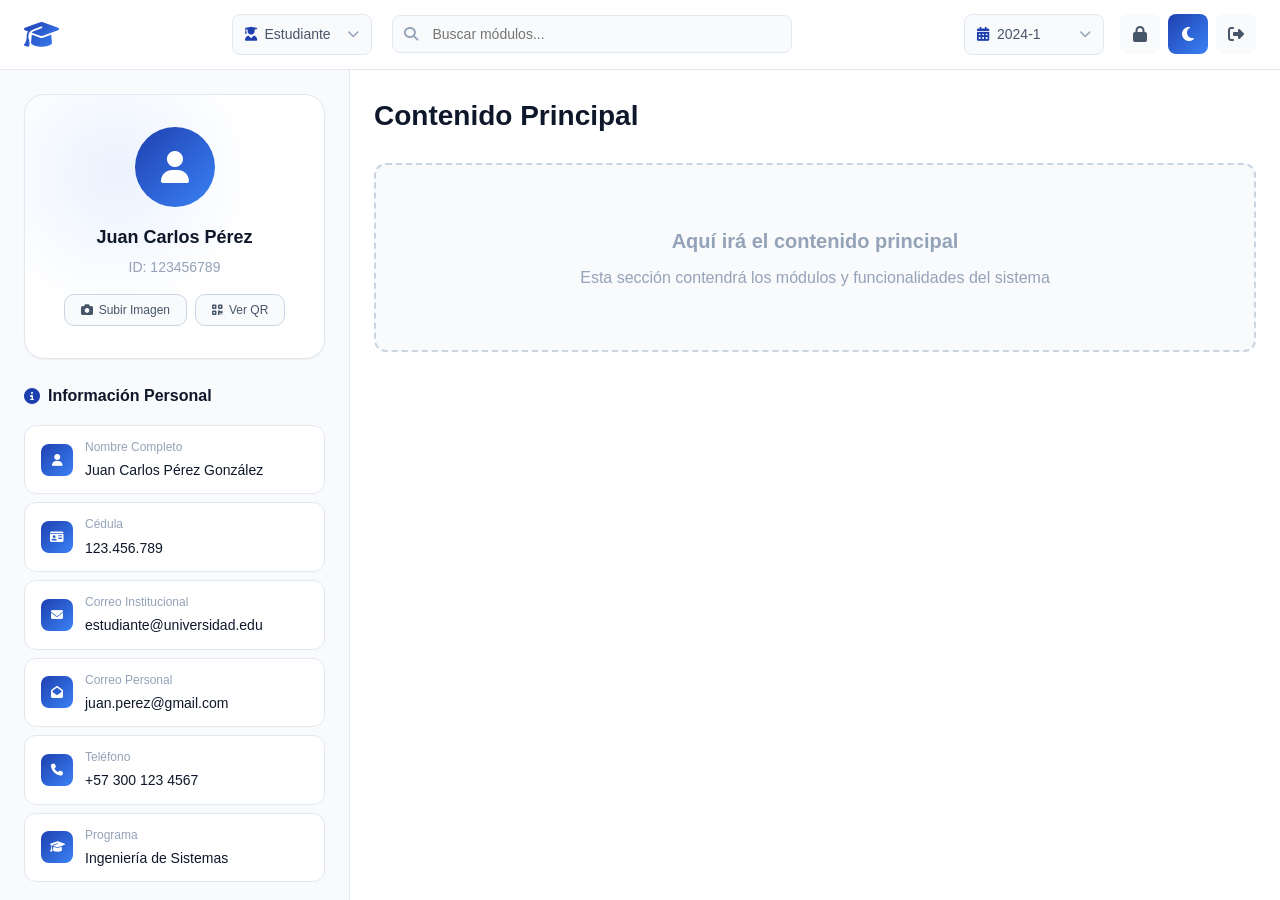
==== commit 566badaf: "Cambios" ====
--- a/home/index.html
+++ b/home/index.html
@@ -7,6 +7,9 @@
     <title>Portal Académico - Navbar</title>
     <link href="https://cdnjs.cloudflare.com/ajax/libs/font-awesome/6.4.0/css/all.min.css" rel="stylesheet">
     <style>
+        /* ====================================
+   BASE STYLES & VARIABLES
+   ==================================== */
         * {
             margin: 0;
             padding: 0;
@@ -17,50 +20,32 @@
             --primary-blue: #1e40af;
             --secondary-blue: #3b82f6;
             --accent-blue: #60a5fa;
-            --dark-navy: #1e293b;
-            --light-navy: #334155;
-            --soft-gray: #64748b;
-            --light-gray: #f1f5f9;
-            --pure-white: #ffffff;
             --border-light: #e2e8f0;
             --border-medium: #cbd5e1;
             --text-primary: #0f172a;
             --text-secondary: #475569;
             --text-muted: #94a3b8;
             --gradient-primary: linear-gradient(135deg, #1e40af 0%, #3b82f6 100%);
-            --gradient-subtle: linear-gradient(135deg, #f8fafc 0%, #f1f5f9 100%);
             --shadow-sm: 0 1px 2px 0 rgba(0, 0, 0, 0.05);
             --shadow-md: 0 4px 6px -1px rgba(0, 0, 0, 0.1), 0 2px 4px -1px rgba(0, 0, 0, 0.06);
             --shadow-lg: 0 10px 15px -3px rgba(0, 0, 0, 0.1), 0 4px 6px -2px rgba(0, 0, 0, 0.05);
-            --shadow-xl: 0 20px 25px -5px rgba(0, 0, 0, 0.1), 0 10px 10px -5px rgba(0, 0, 0, 0.04);
             --bg-primary: #ffffff;
             --bg-secondary: #f8fafc;
             --bg-nav: rgba(255, 255, 255, 0.95);
             --bg-nav-scrolled: rgba(255, 255, 255, 0.98);
-            --success-green: #059669;
-            --gradient-blue: linear-gradient(135deg, #1e40af 0%, #3b82f6 100%);
         }
 
         [data-theme="dark"] {
             --primary-blue: #3b82f6;
             --secondary-blue: #60a5fa;
-            --accent-blue: #93c5fd;
-            --dark-navy: #0f172a;
-            --light-navy: #1e293b;
-            --soft-gray: #64748b;
-            --light-gray: #1e293b;
-            --pure-white: #0f172a;
             --border-light: #334155;
             --border-medium: #475569;
             --text-primary: #f1f5f9;
             --text-secondary: #cbd5e1;
             --text-muted: #94a3b8;
             --gradient-primary: linear-gradient(135deg, #3b82f6 0%, #1d4ed8 100%);
-            --gradient-subtle: linear-gradient(135deg, #1e293b 0%, #0f172a 100%);
-            --shadow-sm: 0 1px 2px 0 rgba(0, 0, 0, 0.3);
             --shadow-md: 0 4px 6px -1px rgba(0, 0, 0, 0.4), 0 2px 4px -1px rgba(0, 0, 0, 0.3);
             --shadow-lg: 0 10px 15px -3px rgba(0, 0, 0, 0.4), 0 4px 6px -2px rgba(0, 0, 0, 0.3);
-            --shadow-xl: 0 20px 25px -5px rgba(0, 0, 0, 0.5), 0 10px 10px -5px rgba(0, 0, 0, 0.4);
             --bg-primary: #0f172a;
             --bg-secondary: #1e293b;
             --bg-nav: rgba(15, 23, 42, 0.95);
@@ -72,11 +57,13 @@
             background: var(--bg-primary);
             color: var(--text-primary);
             line-height: 1.6;
-            min-height: 100vh;
             transition: all 0.3s ease;
-        }
-
-        /* Header Styles */
+            padding-top: 70px;
+        }
+
+        /* ====================================
+   HEADER STYLES
+   ==================================== */
         .header {
             position: fixed;
             top: 0;
@@ -88,7 +75,6 @@
             border-bottom: 1px solid var(--border-light);
             z-index: 1000;
             transition: all 0.3s ease;
-            overflow: visible;
         }
 
         .header.scrolled {
@@ -104,7 +90,6 @@
             max-width: 1400px;
             margin: 0 auto;
             padding: 0 24px;
-            overflow: visible;
         }
 
         /* Logo */
@@ -136,268 +121,134 @@
             display: flex;
             align-items: center;
             gap: 20px;
-            overflow: visible;
-        }
-
-        /* ===== DROPDOWNS CORREGIDOS ===== */
-
-        /* Role Selector */
-        .role-selector {
+        }
+
+        /* Desktop Dropdowns */
+        .dropdown-wrapper {
             position: relative;
-            z-index: 1100;
+        }
+
+        .dropdown-trigger {
             display: flex;
             align-items: center;
             gap: 8px;
-            padding: 10px 16px;
+            padding: 8px 12px;
             background: var(--bg-secondary);
             border: 1px solid var(--border-light);
-            border-radius: 12px;
+            border-radius: 8px;
             font-size: 14px;
             font-weight: 500;
             color: var(--text-secondary);
             cursor: pointer;
             transition: all 0.3s ease;
-        }
-
-        .role-selector:hover {
-            background: var(--primary-blue);
-            color: white;
-            transform: translateY(-2px);
-            box-shadow: var(--shadow-md);
-        }
-
-        .role-selector.active {
-            background: var(--primary-blue);
-            color: white;
-            box-shadow: var(--shadow-md);
-        }
-
-        .role-selector .fa-chevron-down {
+            min-width: 140px;
+            justify-content: space-between;
+        }
+
+        .dropdown-trigger:hover {
+            border-color: var(--primary-blue);
+            box-shadow: 0 0 0 3px rgba(30, 64, 175, 0.1);
+        }
+
+        .dropdown-trigger.active {
+            border-color: var(--primary-blue);
+            box-shadow: 0 0 0 3px rgba(30, 64, 175, 0.1);
+        }
+
+        .dropdown-content {
+            display: flex;
+            align-items: center;
+            gap: 8px;
+            flex: 1;
+        }
+
+        .dropdown-icon {
+            font-size: 14px;
+            color: var(--primary-blue);
+        }
+
+        .dropdown-text {
+            font-size: 14px;
+            font-weight: 500;
+        }
+
+        .dropdown-arrow {
+            font-size: 12px;
             transition: transform 0.3s ease;
-        }
-
-        .role-selector.active .fa-chevron-down {
+            color: var(--text-muted);
+        }
+
+        .dropdown-trigger.active .dropdown-arrow {
             transform: rotate(180deg);
         }
 
-        .role-dropdown {
+        .dropdown-menu {
             position: absolute;
-            top: calc(100% + 8px);
+            top: calc(100% + 4px);
             left: 0;
             right: 0;
-            min-width: 200px;
             background: var(--bg-primary);
             border: 1px solid var(--border-light);
-            border-radius: 12px;
-            box-shadow: 0 25px 50px -12px rgba(0, 0, 0, 0.25);
+            border-radius: 8px;
+            box-shadow: var(--shadow-lg);
             z-index: 1200;
             opacity: 0;
             visibility: hidden;
-            transform: translateY(-10px);
-            transition: all 0.3s cubic-bezier(0.4, 0, 0.2, 1);
+            transform: translateY(-8px);
+            transition: all 0.2s cubic-bezier(0.4, 0, 0.2, 1);
             overflow: hidden;
-            pointer-events: none;
-        }
-
-        .role-selector.active .role-dropdown {
+        }
+
+        .dropdown-wrapper.active .dropdown-menu {
             opacity: 1;
             visibility: visible;
             transform: translateY(0);
-            pointer-events: all;
-        }
-
-        .role-option {
-            display: flex;
-            align-items: center;
-            gap: 12px;
-            padding: 12px 16px;
+        }
+
+        .dropdown-option {
+            display: flex;
+            align-items: center;
+            gap: 10px;
+            padding: 10px 12px;
             color: var(--text-secondary);
             cursor: pointer;
-            transition: all 0.3s ease;
+            transition: all 0.2s ease;
+            font-size: 14px;
             border-bottom: 1px solid var(--border-light);
-            position: relative;
-            background: transparent;
-            white-space: nowrap;
-            user-select: none;
-        }
-
-        .role-option:last-child {
+        }
+
+        .dropdown-option:last-child {
             border-bottom: none;
         }
 
-        .role-option:hover {
-            background: var(--primary-blue);
-            color: white;
-        }
-
-        .role-option.active {
+        .dropdown-option:hover {
+            background: var(--bg-secondary);
+            color: var(--text-primary);
+        }
+
+        .dropdown-option.selected {
             background: rgba(30, 64, 175, 0.1);
             color: var(--primary-blue);
             font-weight: 600;
         }
 
-        .role-option.active::after {
-            content: '';
-            position: absolute;
-            right: 16px;
-            top: 50%;
-            transform: translateY(-50%);
-            width: 6px;
-            height: 6px;
-            background: var(--primary-blue);
-            border-radius: 50%;
-        }
-
-        .role-option:hover.active::after {
-            background: white;
-        }
-
-        .role-option i {
+        .dropdown-option i {
+            font-size: 14px;
             width: 16px;
             text-align: center;
-            font-size: 14px;
-            flex-shrink: 0;
-        }
-
-        .role-option span {
-            font-size: 14px;
-            font-weight: 500;
-        }
-
-        /* Period Selector */
-        .period-selector {
-            position: relative;
-            z-index: 1100;
-            display: flex;
-            align-items: center;
-            gap: 8px;
-            padding: 10px 16px;
-            background: var(--bg-secondary);
-            border: 1px solid var(--border-light);
-            border-radius: 12px;
-            font-size: 14px;
-            font-weight: 500;
-            color: var(--text-secondary);
-            cursor: pointer;
-            transition: all 0.3s ease;
-        }
-
-        .period-selector:hover {
-            background: var(--primary-blue);
-            color: white;
-            transform: translateY(-2px);
-            box-shadow: var(--shadow-md);
-        }
-
-        .period-selector.active {
-            background: var(--primary-blue);
-            color: white;
-            box-shadow: var(--shadow-md);
-        }
-
-        .period-selector .fa-chevron-down {
-            transition: transform 0.3s ease;
-        }
-
-        .period-selector.active .fa-chevron-down {
-            transform: rotate(180deg);
-        }
-
-        .period-dropdown {
-            position: absolute;
-            top: calc(100% + 8px);
-            left: 0;
-            right: 0;
-            min-width: 150px;
-            background: var(--bg-primary);
-            border: 1px solid var(--border-light);
-            border-radius: 12px;
-            box-shadow: 0 25px 50px -12px rgba(0, 0, 0, 0.25);
-            z-index: 1200;
-            opacity: 0;
-            visibility: hidden;
-            transform: translateY(-10px);
-            transition: all 0.3s cubic-bezier(0.4, 0, 0.2, 1);
-            overflow: hidden;
-            pointer-events: none;
-        }
-
-        .period-selector.active .period-dropdown {
-            opacity: 1;
-            visibility: visible;
-            transform: translateY(0);
-            pointer-events: all;
-        }
-
-        .period-option {
-            display: flex;
-            align-items: center;
-            gap: 12px;
-            padding: 12px 16px;
-            color: var(--text-secondary);
-            cursor: pointer;
-            transition: all 0.3s ease;
-            border-bottom: 1px solid var(--border-light);
-            position: relative;
-            background: transparent;
-            white-space: nowrap;
-            user-select: none;
-        }
-
-        .period-option:last-child {
-            border-bottom: none;
-        }
-
-        .period-option:hover {
-            background: var(--primary-blue);
-            color: white;
-        }
-
-        .period-option.active {
-            background: rgba(30, 64, 175, 0.1);
             color: var(--primary-blue);
-            font-weight: 600;
-        }
-
-        .period-option.active::after {
-            content: '';
-            position: absolute;
-            right: 16px;
-            top: 50%;
-            transform: translateY(-50%);
-            width: 6px;
-            height: 6px;
-            background: var(--primary-blue);
-            border-radius: 50%;
-        }
-
-        .period-option:hover.active::after {
-            background: white;
-        }
-
-        .period-option i {
-            width: 16px;
-            text-align: center;
-            font-size: 14px;
-            flex-shrink: 0;
-        }
-
-        .period-option span {
-            font-size: 14px;
-            font-weight: 500;
-        }
-
-        /* ===== FIN DROPDOWNS ===== */
-
+        }
+
+        /* Search Container */
         .search-container {
             position: relative;
         }
 
         .search-input {
             width: 320px;
-            padding: 12px 16px 12px 48px;
-            border: 2px solid var(--border-light);
-            border-radius: 16px;
+            padding: 10px 16px 10px 40px;
+            border: 1px solid var(--border-light);
+            border-radius: 8px;
             font-size: 14px;
             background: var(--bg-secondary);
             color: var(--text-primary);
@@ -407,44 +258,36 @@
         .search-input:focus {
             outline: none;
             border-color: var(--primary-blue);
-            box-shadow: 0 0 0 4px rgba(30, 64, 175, 0.1);
-            transform: scale(1.02);
+            box-shadow: 0 0 0 3px rgba(30, 64, 175, 0.1);
         }
 
         .search-icon {
             position: absolute;
-            left: 16px;
+            left: 12px;
             top: 50%;
             transform: translateY(-50%);
             color: var(--text-muted);
-            font-size: 16px;
-        }
-
-        /* Header Right */
+            font-size: 14px;
+        }
+
+        /* Header Right Section */
         .header-right {
             display: flex;
             align-items: center;
             gap: 16px;
         }
 
-        .user-email {
-            font-size: 14px;
-            color: var(--text-secondary);
-            font-weight: 500;
-            display: none;
-        }
-
         .header-actions {
             display: flex;
             align-items: center;
-            gap: 12px;
+            gap: 8px;
         }
 
         .action-btn {
-            width: 44px;
-            height: 44px;
+            width: 40px;
+            height: 40px;
             border: none;
-            border-radius: 12px;
+            border-radius: 8px;
             background: var(--bg-secondary);
             color: var(--text-secondary);
             cursor: pointer;
@@ -453,14 +296,12 @@
             justify-content: center;
             font-size: 16px;
             transition: all 0.3s ease;
-            position: relative;
-            overflow: hidden;
         }
 
         .action-btn:hover {
             background: var(--primary-blue);
             color: white;
-            transform: translateY(-2px);
+            transform: translateY(-1px);
             box-shadow: var(--shadow-md);
         }
 
@@ -470,30 +311,28 @@
         }
 
         .action-btn.theme-toggle:hover {
-            background: var(--gradient-primary);
-            transform: translateY(-2px) scale(1.05);
+            transform: translateY(-1px) scale(1.05);
         }
 
         /* Mobile Menu Button */
         .mobile-menu-btn {
             display: none;
-            width: 44px;
-            height: 44px;
+            width: 40px;
+            height: 40px;
             border: none;
-            border-radius: 12px;
+            border-radius: 8px;
             background: var(--bg-secondary);
             color: var(--text-secondary);
             cursor: pointer;
             align-items: center;
             justify-content: center;
-            font-size: 18px;
+            font-size: 16px;
             transition: all 0.3s ease;
         }
 
         .mobile-menu-btn:hover {
             background: var(--primary-blue);
             color: white;
-            transform: scale(1.05);
         }
 
         .mobile-menu-btn.active {
@@ -501,7 +340,92 @@
             color: white;
         }
 
-        /* Mobile Overlay Menu */
+        /* ====================================
+   MOBILE DROPDOWNS (Outside Overlay)
+   ==================================== */
+        .mobile-dropdowns {
+            display: none;
+            padding: 16px;
+            background: var(--bg-secondary);
+            border-bottom: 1px solid var(--border-light);
+        }
+
+        .mobile-dropdown-wrapper {
+            margin-bottom: 12px;
+        }
+
+        .mobile-dropdown-wrapper:last-child {
+            margin-bottom: 0;
+        }
+
+        .mobile-dropdown-trigger {
+            display: flex;
+            align-items: center;
+            justify-content: space-between;
+            padding: 16px;
+            background: var(--bg-primary);
+            border: 1px solid var(--border-light);
+            border-radius: 8px;
+            cursor: pointer;
+            transition: all 0.3s ease;
+        }
+
+        .mobile-dropdown-trigger:hover {
+            background: var(--bg-secondary);
+        }
+
+        .mobile-dropdown-trigger.active {
+            background: var(--primary-blue);
+            color: white;
+        }
+
+        .mobile-dropdown-content {
+            display: flex;
+            align-items: center;
+            gap: 12px;
+        }
+
+        .mobile-dropdown-menu {
+            max-height: 0;
+            overflow: hidden;
+            transition: max-height 0.3s ease;
+            background: var(--bg-primary);
+            border: 1px solid var(--border-light);
+            border-top: none;
+            border-radius: 0 0 8px 8px;
+        }
+
+        .mobile-dropdown-trigger.active+.mobile-dropdown-menu {
+            max-height: 200px;
+        }
+
+        .mobile-dropdown-option {
+            display: flex;
+            align-items: center;
+            gap: 12px;
+            padding: 16px;
+            cursor: pointer;
+            transition: all 0.3s ease;
+            border-bottom: 1px solid var(--border-light);
+        }
+
+        .mobile-dropdown-option:last-child {
+            border-bottom: none;
+        }
+
+        .mobile-dropdown-option:hover {
+            background: var(--bg-secondary);
+        }
+
+        .mobile-dropdown-option.selected {
+            background: rgba(30, 64, 175, 0.1);
+            color: var(--primary-blue);
+            font-weight: 600;
+        }
+
+        /* ====================================
+   MOBILE OVERLAY MENU
+   ==================================== */
         .mobile-overlay {
             position: fixed;
             top: 0;
@@ -559,7 +483,7 @@
             width: 40px;
             height: 40px;
             border: none;
-            border-radius: 10px;
+            border-radius: 8px;
             background: var(--bg-primary);
             color: var(--text-secondary);
             cursor: pointer;
@@ -593,6 +517,7 @@
             gap: 8px;
         }
 
+        /* Mobile Search */
         .mobile-search {
             position: relative;
             margin-bottom: 24px;
@@ -601,8 +526,8 @@
         .mobile-search-input {
             width: 100%;
             padding: 12px 16px 12px 48px;
-            border: 2px solid var(--border-light);
-            border-radius: 12px;
+            border: 1px solid var(--border-light);
+            border-radius: 8px;
             font-size: 14px;
             background: var(--bg-secondary);
             color: var(--text-primary);
@@ -624,50 +549,11 @@
             font-size: 16px;
         }
 
-        .mobile-option {
-            display: flex;
-            align-items: center;
-            gap: 12px;
-            padding: 16px;
+        /* Mobile User Info */
+        .mobile-user-info {
             background: var(--bg-secondary);
             border: 1px solid var(--border-light);
             border-radius: 12px;
-            margin-bottom: 12px;
-            cursor: pointer;
-            transition: all 0.3s ease;
-        }
-
-        .mobile-option:hover {
-            background: var(--primary-blue);
-            color: white;
-            transform: translateX(4px);
-        }
-
-        .mobile-option i {
-            width: 24px;
-            text-align: center;
-            font-size: 16px;
-        }
-
-        .mobile-option-content {
-            flex: 1;
-        }
-
-        .mobile-option-title {
-            font-size: 14px;
-            font-weight: 500;
-            margin-bottom: 2px;
-        }
-
-        .mobile-option-subtitle {
-            font-size: 12px;
-            opacity: 0.7;
-        }
-
-        .mobile-user-info {
-            background: var(--bg-secondary);
-            border: 1px solid var(--border-light);
-            border-radius: 16px;
             padding: 20px;
             text-align: center;
         }
@@ -697,54 +583,196 @@
             color: var(--text-muted);
         }
 
-        /* Main Layout */
+        /* Mobile Options */
+        .mobile-option {
+            display: flex;
+            align-items: center;
+            gap: 12px;
+            padding: 16px;
+            background: var(--bg-secondary);
+            border: 1px solid var(--border-light);
+            border-radius: 8px;
+            margin-bottom: 12px;
+            cursor: pointer;
+            transition: all 0.3s ease;
+        }
+
+        .mobile-option:hover {
+            background: var(--primary-blue);
+            color: white;
+            transform: translateX(4px);
+        }
+
+        .mobile-option i {
+            width: 24px;
+            text-align: center;
+            font-size: 16px;
+        }
+
+        .mobile-option-content {
+            flex: 1;
+        }
+
+        .mobile-option-title {
+            font-size: 14px;
+            font-weight: 500;
+            margin-bottom: 2px;
+        }
+
+        .mobile-option-subtitle {
+            font-size: 12px;
+            opacity: 0.7;
+        }
+
+        /* ====================================
+   MAIN LAYOUT
+   ==================================== */
         .main-layout {
             display: flex;
-            margin-top: 70px;
             min-height: calc(100vh - 70px);
         }
 
-        /* Sidebar */
-        .sidebar {
+        /* Mobile Dropdowns Section (Left Section Phone Dropdowns) */
+        .mobile-dropdowns-section {
+            display: none;
+        }
+
+        .dropdown-wrapper-phone {
+            position: relative;
+            width: 100%;
+        }
+
+        .dropdown-wrapper-phone .dropdown-trigger {
+            display: flex;
+            align-items: center;
+            justify-content: space-between;
+            padding: 12px 16px;
+            background: #f8f9fa;
+            border: 1px solid #e9ecef;
+            border-radius: 8px;
+            cursor: pointer;
+            transition: all 0.3s ease;
+            width: 100%;
+        }
+
+        [data-theme="dark"] .dropdown-wrapper-phone .dropdown-trigger {
+            background: #3d3d3d;
+            border-color: #4d4d4d;
+            color: white;
+        }
+
+        .dropdown-wrapper-phone .dropdown-trigger:hover {
+            background: #e9ecef;
+            border-color: #3b82f6;
+        }
+
+        [data-theme="dark"] .dropdown-wrapper-phone .dropdown-trigger:hover {
+            background: #4d4d4d;
+        }
+
+        .dropdown-wrapper-phone .dropdown-trigger.active {
+            background: #3b82f6;
+            color: white;
+            border-color: #3b82f6;
+        }
+
+        .dropdown-wrapper-phone .dropdown-content {
+            display: flex;
+            align-items: center;
+            gap: 10px;
+        }
+
+        .dropdown-wrapper-phone .dropdown-text {
+            font-weight: 500;
+        }
+
+        .dropdown-wrapper-phone .dropdown-arrow {
+            transition: transform 0.3s ease;
+            margin-left: auto;
+        }
+
+        .dropdown-wrapper-phone .dropdown-trigger.active .dropdown-arrow {
+            transform: rotate(180deg);
+        }
+
+        .dropdown-wrapper-phone .dropdown-menu {
+            position: absolute;
+            top: calc(100% + 5px);
+            left: 0;
+            right: 0;
+            background: white;
+            border: 1px solid #e9ecef;
+            border-radius: 8px;
+            box-shadow: 0 5px 15px rgba(0, 0, 0, 0.1);
+            opacity: 0;
+            visibility: hidden;
+            transform: translateY(-10px);
+            transition: all 0.3s ease;
+            z-index: 1000;
+        }
+
+        [data-theme="dark"] .dropdown-wrapper-phone .dropdown-menu {
+            background: #3d3d3d;
+            border-color: #4d4d4d;
+        }
+
+        .dropdown-wrapper-phone.active .dropdown-menu {
+            opacity: 1;
+            visibility: visible;
+            transform: translateY(0);
+        }
+
+        .dropdown-wrapper-phone .dropdown-option {
+            display: flex;
+            align-items: center;
+            gap: 10px;
+            padding: 12px 16px;
+            cursor: pointer;
+            transition: background-color 0.3s ease;
+        }
+
+        .dropdown-wrapper-phone .dropdown-option:hover {
+            background: #f8f9fa;
+        }
+
+        [data-theme="dark"] .dropdown-wrapper-phone .dropdown-option:hover {
+            background: #4d4d4d;
+        }
+
+        .dropdown-wrapper-phone .dropdown-option.selected {
+            background: #e3f2fd;
+            color: #1976d2;
+        }
+
+        [data-theme="dark"] .dropdown-wrapper-phone .dropdown-option.selected {
+            background: #1e3a8a;
+            color: #93c5fd;
+        }
+
+        .dropdown-wrapper-phone .dropdown-option:first-child {
+            border-radius: 8px 8px 0 0;
+        }
+
+        .dropdown-wrapper-phone .dropdown-option:last-child {
+            border-radius: 0 0 8px 8px;
+        }
+
+        /* ====================================
+   LEFT SECTION
+   ==================================== */
+        .left-section {
             width: 350px;
             background: var(--bg-secondary);
             border-right: 1px solid var(--border-light);
+            flex-shrink: 0;
             position: sticky;
             top: 70px;
             height: calc(100vh - 70px);
             overflow-y: auto;
-            z-index: 100;
-            transition: all 0.3s ease;
-        }
-
-        .sidebar.collapsed {
-            width: 80px;
-        }
-
-        /* Sidebar Toggle Button */
-        .sidebar-toggle {
-            position: absolute;
-            top: 20px;
-            right: -16px;
-            width: 32px;
-            height: 32px;
-            background: var(--primary-blue);
-            color: white;
-            border: none;
-            border-radius: 50%;
-            cursor: pointer;
-            display: flex;
-            align-items: center;
-            justify-content: center;
-            font-size: 14px;
-            box-shadow: var(--shadow-md);
-            transition: all 0.3s ease;
-            z-index: 101;
-        }
-
-        .sidebar-toggle:hover {
-            transform: scale(1.1);
-            box-shadow: var(--shadow-lg);
+        }
+
+        .section-content {
+            padding: 24px;
         }
 
         /* Profile Section */
@@ -752,7 +780,7 @@
             padding: 32px 24px;
             text-align: center;
             background: var(--bg-primary);
-            margin: 24px;
+            margin-bottom: 24px;
             border-radius: 20px;
             box-shadow: var(--shadow-sm);
             border: 1px solid var(--border-light);
@@ -857,7 +885,7 @@
 
         /* User Details Section */
         .user-details {
-            padding: 0 24px 24px;
+            margin-bottom: 24px;
         }
 
         .section-title {
@@ -926,7 +954,7 @@
 
         /* Manuals Section */
         .manuals-section {
-            padding: 0 24px 24px;
+            margin-bottom: 24px;
         }
 
         .manual-item {
@@ -966,343 +994,186 @@
             flex-shrink: 0;
         }
 
-        /* Quick Stats Section */
-        .quick-stats {
-            padding: 0 24px 24px;
-        }
-
-        .stats-grid {
-            display: grid;
-            grid-template-columns: 1fr 1fr;
-            gap: 12px;
-        }
-
-        .stat-card {
+        /* ====================================
+   RIGHT SECTION
+   ==================================== */
+        .right-section {
+            flex: 1;
             background: var(--bg-primary);
-            border: 1px solid var(--border-light);
+            padding: 24px;
+        }
+
+        .right-section h2 {
+            font-size: 28px;
+            font-weight: 700;
+            margin-bottom: 24px;
+            color: var(--text-primary);
+        }
+
+        .demo-placeholder {
+            background: var(--bg-secondary);
+            border: 2px dashed var(--border-medium);
             border-radius: 12px;
-            padding: 16px;
+            padding: 60px 24px;
             text-align: center;
-            transition: all 0.3s ease;
-            cursor: pointer;
-        }
-
-        .stat-card:hover {
-            transform: translateY(-2px);
-            box-shadow: var(--shadow-md);
-            border-color: var(--primary-blue);
-        }
-
-        .stat-value {
+            color: var(--text-muted);
+        }
+
+        .demo-placeholder h3 {
             font-size: 20px;
-            font-weight: 700;
-            color: var(--primary-blue);
-            margin-bottom: 4px;
-        }
-
-        .stat-label {
-            font-size: 11px;
-            color: var(--text-muted);
-            line-height: 1.2;
-        }
-
-        /* Collapsed Sidebar Styles */
-        .sidebar.collapsed .profile-section,
-        .sidebar.collapsed .user-details,
-        .sidebar.collapsed .manuals-section,
-        .sidebar.collapsed .quick-stats {
-            display: none;
-        }
-
-        .sidebar.collapsed .sidebar-toggle {
-            right: -16px;
-        }
-
-        .sidebar.collapsed .sidebar-toggle i {
-            transform: rotate(180deg);
-        }
-
-        /* Main Content */
-        .main-content {
-            flex: 1;
-            padding: 32px;
-            background: var(--bg-primary);
-            min-height: calc(100vh - 70px);
-            overflow-y: auto;
-        }
-
-        /* Demo Content */
-        .demo-content {
-            max-width: 1200px;
-            margin: 0 auto;
-        }
-
-        .demo-title {
-            font-size: 32px;
-            font-weight: 700;
-            color: var(--text-primary);
-            margin-bottom: 16px;
-        }
-
-        .demo-subtitle {
-            font-size: 18px;
-            color: var(--text-secondary);
-            margin-bottom: 40px;
-        }
-
-        .demo-grid {
-            display: grid;
-            grid-template-columns: repeat(auto-fit, minmax(250px, 1fr));
-            gap: 24px;
-            margin-top: 40px;
-        }
-
-        .demo-card {
-            background: var(--bg-secondary);
-            border: 1px solid var(--border-light);
-            border-radius: 16px;
-            padding: 24px;
-            transition: all 0.3s ease;
-        }
-
-        .demo-card:hover {
-            transform: translateY(-4px);
-            box-shadow: var(--shadow-lg);
-        }
-
-        .welcome-section {
-            background: var(--gradient-subtle);
-            border-radius: 20px;
-            padding: 24px 32px;
-            margin-bottom: 24px;
-            border: 1px solid var(--border-light);
-            position: relative;
-            overflow: hidden;
-            flex-shrink: 0;
-        }
-
-        .welcome-section::before {
-            content: '';
-            position: absolute;
+            margin-bottom: 8px;
+        }
+
+        .demo-placeholder p {
+            font-size: 16px;
+        }
+
+
+        @media (max-width: 1024px) {
+            .header-container {
+                padding: 0 16px;
+            }
+
+            .header-right .header-actions> :nth-child(1),
+            .header-right .header-actions> :nth-child(2),
+            .header-right .header-actions> :nth-child(3) {
+                display: none;
+            }
+
+            .nav-desktop {
+                display: none;
+            }
+
+            .mobile-menu-btn {
+                display: flex;
+            }
+
+            .search-input {
+                width: 200px;
+            }
+
+            .main-layout {
+                flex-direction: column;
+                height: calc(100vh - 70px);
+            }
+
+            .left-section {
+                width: 100%;
+                border-right: none;
+                border-bottom: 1px solid var(--border-light);
+                height: auto !important;
+            }
+
+            .right-section {
+                height: 60%;
+            }
+
+            .section-content {
+                padding: 16px;
+            }
+        }
+
+        @media (max-width: 1024px) {
+
+            /* Hide header dropdowns on mobile */
+            .nav-desktop {
+                display: none;
+            }
+
+            .header-right .dropdown-wrapper {
+                display: none;
+            }
+
+            /* Show phone dropdowns on mobile */
+            .mobile-dropdowns-section {
+                display: flex;
+                flex-flow: row nowrap;
+                align-items: center;
+                margin: 10px 0;
+                padding: 0 10px;
+                gap: 10px;
+            }
+        }
+
+        @media (min-width: 1024px) {
+            .search-input {
+                width: 400px;
+            }
+        }
+
+        /* QR Popup Overlay */
+        .qr-popup-overlay {
+            position: fixed;
             top: 0;
             left: 0;
             right: 0;
             bottom: 0;
-            background: radial-gradient(circle at 20% 20%, rgba(59, 130, 246, 0.1) 0%, transparent 50%);
-            pointer-events: none;
-        }
-
-        .welcome-content {
-            position: relative;
-            z-index: 1;
-        }
-
-        .welcome-title {
-            font-size: 24px;
-            font-weight: 700;
-            color: var(--text-primary);
-            margin-bottom: 8px;
-            line-height: 1.2;
-        }
-
-        .welcome-subtitle {
-            font-size: 14px;
-            color: var(--text-secondary);
-            line-height: 1.4;
-            margin-bottom: 24px;
-        }
-
-        .stat-icon {
-            width: 48px;
-            height: 48px;
-            border-radius: 12px;
-            background: var(--gradient-primary);
-            color: white;
+            background: rgba(0, 0, 0, 0.6);
+            backdrop-filter: blur(8px);
+            z-index: 2000;
+            opacity: 0;
+            visibility: hidden;
+            transition: all 0.3s ease;
             display: flex;
             align-items: center;
             justify-content: center;
-            font-size: 20px;
-            margin: 0 auto 16px;
-            transition: all 0.3s ease;
-        }
-
-        .stat-card:hover .stat-icon {
-            transform: scale(1.1);
-            box-shadow: 0 8px 25px rgba(59, 130, 246, 0.3);
-        }
-
-        /* Modules Section */
-        .modules-section {
-            flex: 1;
-            display: flex;
-            flex-direction: column;
-            min-height: 0;
-        }
-
-        .modules-header {
-            display: flex;
-            justify-content: space-between;
-            align-items: center;
-            margin-bottom: 20px;
-            flex-shrink: 0;
-        }
-
-        .modules-title {
-            font-size: 22px;
-            font-weight: 700;
-            color: var(--text-primary);
-        }
-
-        .view-toggle {
-            display: flex;
-            background: var(--bg-secondary);
-            border-radius: 12px;
-            padding: 4px;
-            gap: 4px;
-            border: 1px solid var(--border-light);
-        }
-
-        .view-btn {
-            padding: 8px 16px;
-            border: none;
-            border-radius: 8px;
-            background: transparent;
-            color: var(--text-muted);
-            cursor: pointer;
-            transition: all 0.3s ease;
-            font-size: 14px;
-            font-weight: 500;
-            display: flex;
-            align-items: center;
-            gap: 6px;
-        }
-
-        .view-btn.active {
-            background: var(--primary-blue);
-            color: white;
-            box-shadow: var(--shadow-sm);
-        }
-
-        .view-btn:hover:not(.active) {
-            background: var(--border-light);
-            color: var(--text-secondary);
-        }
-
-        /* Modules Container */
-        .modules-container {
-            flex: 1;
-            overflow-y: auto;
-            padding-right: 8px;
-            margin-right: -8px;
-        }
-
-        .modules-container::-webkit-scrollbar {
-            width: 6px;
-        }
-
-        .modules-container::-webkit-scrollbar-track {
-            background: var(--bg-secondary);
-            border-radius: 10px;
-        }
-
-        .modules-container::-webkit-scrollbar-thumb {
-            background: var(--border-medium);
-            border-radius: 10px;
-        }
-
-        .modules-container::-webkit-scrollbar-thumb:hover {
-            background: var(--primary-blue);
-        }
-
-        /* Module Categories */
-        .module-category {
+            padding: 20px;
+        }
+
+        .qr-popup-overlay.active {
+            opacity: 1;
+            visibility: visible;
+        }
+
+        /* QR Popup */
+        .qr-popup {
             background: var(--bg-primary);
             border: 1px solid var(--border-light);
             border-radius: 16px;
-            margin-bottom: 16px;
+            box-shadow: var(--shadow-lg);
+            width: 100%;
+            max-width: 400px;
+            transform: scale(0.9) translateY(20px);
+            transition: all 0.3s cubic-bezier(0.4, 0, 0.2, 1);
             overflow: hidden;
-            transition: all 0.3s ease;
-            box-shadow: var(--shadow-sm);
-        }
-
-        .module-category:hover {
-            box-shadow: var(--shadow-md);
-            transform: translateY(-2px);
-        }
-
-        .category-header {
+        }
+
+        .qr-popup-overlay.active .qr-popup {
+            transform: scale(1) translateY(0);
+        }
+
+        /* QR Popup Header */
+        .qr-popup-header {
             display: flex;
             align-items: center;
             justify-content: space-between;
             padding: 20px 24px;
+            border-bottom: 1px solid var(--border-light);
             background: var(--bg-secondary);
-            cursor: pointer;
-            transition: all 0.3s ease;
-            border-bottom: 1px solid var(--border-light);
-        }
-
-        .category-header:hover {
-            background: var(--primary-blue);
-            color: white;
-        }
-
-        .category-header:hover .category-icon {
-            background: white;
-            color: var(--primary-blue);
-        }
-
-        .category-header:hover .category-info h3,
-        .category-header:hover .category-info p {
-            color: white;
-        }
-
-        .category-header:hover .category-toggle {
-            background: rgba(255, 255, 255, 0.2);
-            color: white;
-        }
-
-        .category-left {
-            display: flex;
-            align-items: center;
-            gap: 16px;
-        }
-
-        .category-icon {
-            width: 48px;
-            height: 48px;
-            border-radius: 12px;
-            background: var(--gradient-primary);
-            color: white;
-            display: flex;
-            align-items: center;
-            justify-content: center;
-            font-size: 20px;
-            transition: all 0.3s ease;
-            flex-shrink: 0;
-        }
-
-        .category-info h3 {
+        }
+
+        .qr-popup-title {
             font-size: 18px;
             font-weight: 600;
             color: var(--text-primary);
-            margin-bottom: 4px;
-            transition: all 0.3s ease;
-        }
-
-        .category-info p {
-            font-size: 14px;
-            color: var(--text-secondary);
+            display: flex;
+            align-items: center;
+            gap: 10px;
             margin: 0;
-            transition: all 0.3s ease;
-        }
-
-        .category-toggle {
+        }
+
+        .qr-popup-title i {
+            color: var(--primary-blue);
+            font-size: 20px;
+        }
+
+        .qr-popup-close {
             width: 36px;
             height: 36px;
             border: none;
             border-radius: 8px;
-            background: rgba(59, 130, 246, 0.1);
-            color: var(--primary-blue);
+            background: var(--bg-primary);
+            color: var(--text-secondary);
             cursor: pointer;
             display: flex;
             align-items: center;
@@ -1311,421 +1182,539 @@
             transition: all 0.3s ease;
         }
 
-        .category-toggle:hover {
-            background: var(--primary-blue);
+        .qr-popup-close:hover {
+            background: #ef4444;
             color: white;
             transform: scale(1.05);
         }
 
-        /* Modules Grid */
-        .modules-grid {
-            display: grid;
-            grid-template-columns: repeat(auto-fit, minmax(300px, 1fr));
-            gap: 16px;
+        /* QR Popup Content */
+        .qr-popup-content {
             padding: 24px;
+        }
+
+        .qr-code-container {
+            text-align: center;
+            margin-bottom: 24px;
+            position: relative;
+        }
+
+        .qr-code-image {
+            width: 200px;
+            height: 200px;
+            border-radius: 12px;
+            border: 1px solid var(--border-light);
+            background: white;
+            padding: 8px;
+            transition: all 0.3s ease;
+            display: none;
+            /* Ocultar hasta que tengas la imagen */
+        }
+
+        .qr-code-image:hover {
+            transform: scale(1.02);
+            box-shadow: var(--shadow-md);
+        }
+
+        .qr-placeholder {
+            width: 200px;
+            height: 200px;
+            border: 2px dashed var(--border-medium);
+            border-radius: 12px;
+            display: flex;
+            flex-direction: column;
+            align-items: center;
+            justify-content: center;
             background: var(--bg-secondary);
-            max-height: 0;
-            overflow: hidden;
-            transition: all 0.4s ease;
-        }
-
-        .module-category.expanded .modules-grid {
-            max-height: 2000px;
-        }
-
-        .module-category.expanded .category-toggle i {
-            transform: rotate(180deg);
-        }
-
-        /* Module Cards */
-        .module-card {
+            color: var(--text-muted);
+            margin: 0 auto;
+            transition: all 0.3s ease;
+        }
+
+        .qr-placeholder i {
+            font-size: 48px;
+            margin-bottom: 12px;
+            color: var(--primary-blue);
+            opacity: 0.5;
+        }
+
+        .qr-placeholder p {
+            font-size: 14px;
+            text-align: center;
+            margin: 0;
+        }
+
+        /* QR Info */
+        .qr-info {
+            background: var(--bg-secondary);
+            border-radius: 12px;
+            padding: 16px;
+            border: 1px solid var(--border-light);
+        }
+
+        .qr-info-item {
+            display: flex;
+            align-items: center;
+            gap: 12px;
+            padding: 8px 0;
+            font-size: 14px;
+            color: var(--text-secondary);
+        }
+
+        .qr-info-item:not(:last-child) {
+            border-bottom: 1px solid var(--border-light);
+            margin-bottom: 8px;
+            padding-bottom: 16px;
+        }
+
+        .qr-info-item i {
+            width: 20px;
+            text-align: center;
+            color: var(--primary-blue);
+            font-size: 14px;
+        }
+
+        .qr-info-item span {
+            font-weight: 500;
+        }
+
+        /* QR Popup Footer */
+        .qr-popup-footer {
+            padding: 20px 24px;
+            border-top: 1px solid var(--border-light);
+            background: var(--bg-secondary);
+            display: flex;
+            gap: 12px;
+            justify-content: center;
+        }
+
+        .qr-btn {
+            padding: 10px 20px;
+            border: none;
+            border-radius: 8px;
+            font-size: 14px;
+            font-weight: 500;
+            cursor: pointer;
+            display: flex;
+            align-items: center;
+            gap: 8px;
+            transition: all 0.3s ease;
+            min-width: 120px;
+            justify-content: center;
+        }
+
+        .qr-btn-secondary {
+            background: var(--bg-primary);
+            color: var(--text-secondary);
+            border: 1px solid var(--border-medium);
+        }
+
+        .qr-btn-secondary:hover {
+            background: var(--bg-secondary);
+            border-color: var(--primary-blue);
+            transform: translateY(-1px);
+        }
+
+        .qr-btn-primary {
+            background: var(--gradient-primary);
+            color: white;
+            border: 1px solid var(--primary-blue);
+        }
+
+        .qr-btn-primary:hover {
+            transform: translateY(-1px);
+            box-shadow: var(--shadow-md);
+        }
+
+        /* Responsive */
+        @media (max-width: 480px) {
+            .qr-popup {
+                max-width: 320px;
+                margin: 0 10px;
+            }
+
+            .qr-popup-header,
+            .qr-popup-content,
+            .qr-popup-footer {
+                padding: 16px 20px;
+            }
+
+            .qr-code-image,
+            .qr-placeholder {
+                width: 160px;
+                height: 160px;
+            }
+
+            .qr-placeholder i {
+                font-size: 36px;
+            }
+
+            .qr-popup-footer {
+                flex-direction: column;
+            }
+
+            .qr-btn {
+                width: 100%;
+            }
+        }
+
+        /* ====================================
+   CSS: Agregar después del CSS del QR popup
+   ==================================== */
+
+        /* Password Popup Overlay */
+        .password-popup-overlay {
+            position: fixed;
+            top: 0;
+            left: 0;
+            right: 0;
+            bottom: 0;
+            background: rgba(0, 0, 0, 0.6);
+            backdrop-filter: blur(8px);
+            z-index: 2001;
+            opacity: 0;
+            visibility: hidden;
+            transition: all 0.3s ease;
+            display: flex;
+            align-items: center;
+            justify-content: center;
+            padding: 20px;
+        }
+
+        .password-popup-overlay.active {
+            opacity: 1;
+            visibility: visible;
+        }
+
+        /* Password Popup */
+        .password-popup {
             background: var(--bg-primary);
             border: 1px solid var(--border-light);
-            border-radius: 12px;
-            padding: 20px;
+            border-radius: 16px;
+            box-shadow: var(--shadow-lg);
+            width: 100%;
+            max-width: 500px;
+            max-height: 90vh;
+            overflow-y: auto;
+            transform: scale(0.9) translateY(20px);
+            transition: all 0.3s cubic-bezier(0.4, 0, 0.2, 1);
+        }
+
+        .password-popup-overlay.active .password-popup {
+            transform: scale(1) translateY(0);
+        }
+
+        /* Password Popup Header */
+        .password-popup-header {
+            display: flex;
+            align-items: center;
+            justify-content: space-between;
+            padding: 20px 24px;
+            border-bottom: 1px solid var(--border-light);
+            background: var(--bg-secondary);
+            border-radius: 16px 16px 0 0;
+        }
+
+        .password-popup-title {
+            font-size: 18px;
+            font-weight: 600;
+            color: var(--text-primary);
+            display: flex;
+            align-items: center;
+            gap: 10px;
+            margin: 0;
+        }
+
+        .password-popup-title i {
+            color: var(--primary-blue);
+            font-size: 20px;
+        }
+
+        .password-popup-close {
+            width: 36px;
+            height: 36px;
+            border: none;
+            border-radius: 8px;
+            background: var(--bg-primary);
+            color: var(--text-secondary);
+            cursor: pointer;
+            display: flex;
+            align-items: center;
+            justify-content: center;
+            font-size: 14px;
             transition: all 0.3s ease;
+        }
+
+        .password-popup-close:hover {
+            background: #ef4444;
+            color: white;
+            transform: scale(1.05);
+        }
+
+        /* Password Popup Content */
+        .password-popup-content {
+            padding: 24px;
+        }
+
+        .password-info {
+            display: flex;
+            align-items: flex-start;
+            gap: 12px;
+            background: rgba(59, 130, 246, 0.1);
+            border: 1px solid rgba(59, 130, 246, 0.2);
+            border-radius: 8px;
+            padding: 16px;
+            margin-bottom: 24px;
+        }
+
+        .password-info i {
+            color: var(--primary-blue);
+            font-size: 16px;
+            margin-top: 2px;
+            flex-shrink: 0;
+        }
+
+        .password-info p {
+            color: var(--text-secondary);
+            font-size: 14px;
+            margin: 0;
+            line-height: 1.5;
+        }
+
+        /* Password Fields */
+        .password-field {
+            margin-bottom: 20px;
+        }
+
+        .password-label {
+            display: flex;
+            align-items: center;
+            gap: 8px;
+            font-size: 14px;
+            font-weight: 500;
+            color: var(--text-primary);
+            margin-bottom: 8px;
+        }
+
+        .password-label i {
+            color: var(--primary-blue);
+            width: 16px;
+            text-align: center;
+        }
+
+        .password-input-wrapper {
+            position: relative;
+        }
+
+        .password-input {
+            width: 100%;
+            padding: 12px 48px 12px 16px;
+            border: 1px solid var(--border-light);
+            border-radius: 8px;
+            font-size: 14px;
+            background: var(--bg-secondary);
+            color: var(--text-primary);
+            transition: all 0.3s ease;
+        }
+
+        .password-input:focus {
+            outline: none;
+            border-color: var(--primary-blue);
+            box-shadow: 0 0 0 3px rgba(30, 64, 175, 0.1);
+            background: var(--bg-primary);
+        }
+
+        .password-input.error {
+            border-color: #ef4444;
+            box-shadow: 0 0 0 3px rgba(239, 68, 68, 0.1);
+        }
+
+        .password-input.success {
+            border-color: #10b981;
+            box-shadow: 0 0 0 3px rgba(16, 185, 129, 0.1);
+        }
+
+        .password-toggle {
+            position: absolute;
+            right: 12px;
+            top: 50%;
+            transform: translateY(-50%);
+            width: 32px;
+            height: 32px;
+            border: none;
+            background: none;
+            color: var(--text-muted);
             cursor: pointer;
-            position: relative;
-            overflow: hidden;
-        }
-
-        .module-card::before {
-            content: '';
-            position: absolute;
-            top: 0;
-            left: -100%;
-            width: 100%;
-            height: 100%;
-            background: linear-gradient(90deg, transparent, rgba(59, 130, 246, 0.1), transparent);
-            transition: left 0.5s;
-        }
-
-        .module-card:hover::before {
-            left: 100%;
-        }
-
-        .module-card:hover {
-            transform: translateY(-4px);
-            box-shadow: var(--shadow-lg);
-            border-color: var(--primary-blue);
-        }
-
-        .module-header {
-            display: flex;
-            align-items: center;
+            border-radius: 4px;
+            transition: all 0.3s ease;
+            display: flex;
+            align-items: center;
+            justify-content: center;
+        }
+
+        .password-toggle:hover {
+            background: var(--bg-secondary);
+            color: var(--text-secondary);
+        }
+
+        /* Password Requirements */
+        .password-requirements {
+            margin-top: 12px;
+            padding: 12px;
+            background: var(--bg-secondary);
+            border-radius: 8px;
+            border: 1px solid var(--border-light);
+        }
+
+        .requirement {
+            display: flex;
+            align-items: center;
+            gap: 8px;
+            font-size: 12px;
+            margin-bottom: 6px;
+            transition: all 0.3s ease;
+        }
+
+        .requirement:last-child {
+            margin-bottom: 0;
+        }
+
+        .requirement i {
+            width: 14px;
+            font-size: 10px;
+            color: #ef4444;
+            transition: all 0.3s ease;
+        }
+
+        .requirement.valid i {
+            color: #10b981;
+        }
+
+        .requirement.valid {
+            color: #10b981;
+        }
+
+        /* Password Error */
+        .password-error {
+            margin-top: 6px;
+            font-size: 12px;
+            color: #ef4444;
+            display: none;
+            align-items: center;
+            gap: 6px;
+        }
+
+        .password-error.show {
+            display: flex;
+        }
+
+        .password-error::before {
+            content: '⚠';
+            font-size: 14px;
+        }
+
+        /* Password Popup Footer */
+        .password-popup-footer {
+            padding: 20px 24px;
+            border-top: 1px solid var(--border-light);
+            background: var(--bg-secondary);
+            display: flex;
             gap: 12px;
-            margin-bottom: 12px;
-        }
-
-        .module-icon {
-            width: 40px;
-            height: 40px;
-            border-radius: 10px;
+            justify-content: flex-end;
+            border-radius: 0 0 16px 16px;
+        }
+
+        .password-btn {
+            padding: 10px 20px;
+            border: none;
+            border-radius: 8px;
+            font-size: 14px;
+            font-weight: 500;
+            cursor: pointer;
+            display: flex;
+            align-items: center;
+            gap: 8px;
+            transition: all 0.3s ease;
+            min-width: 120px;
+            justify-content: center;
+        }
+
+        .password-btn:disabled {
+            opacity: 0.5;
+            cursor: not-allowed;
+            transform: none !important;
+        }
+
+        .password-btn-secondary {
+            background: var(--bg-primary);
+            color: var(--text-secondary);
+            border: 1px solid var(--border-medium);
+        }
+
+        .password-btn-secondary:hover:not(:disabled) {
+            background: var(--bg-secondary);
+            border-color: var(--text-muted);
+            transform: translateY(-1px);
+        }
+
+        .password-btn-primary {
             background: var(--gradient-primary);
             color: white;
-            display: flex;
-            align-items: center;
-            justify-content: center;
-            font-size: 16px;
-            transition: all 0.3s ease;
-        }
-
-        .module-card:hover .module-icon {
-            transform: scale(1.1);
-            box-shadow: 0 8px 25px rgba(59, 130, 246, 0.3);
-        }
-
-        .module-title {
-            font-size: 16px;
-            font-weight: 600;
-            color: var(--text-primary);
-            margin: 0;
-        }
-
-        .module-description {
-            font-size: 14px;
-            color: var(--text-muted);
-            line-height: 1.5;
-            margin-bottom: 16px;
-        }
-
-        .module-footer {
-            display: flex;
-            justify-content: space-between;
-            align-items: center;
-        }
-
-        .module-status {
-            font-size: 12px;
-            padding: 4px 8px;
-            border-radius: 6px;
-            font-weight: 500;
-            text-transform: uppercase;
-            letter-spacing: 0.5px;
-        }
-
-        .module-status.active {
-            background: rgba(5, 150, 105, 0.1);
-            color: var(--success-green);
-            border: 1px solid rgba(5, 150, 105, 0.2);
-        }
-
-        .module-status.inactive {
-            background: rgba(239, 68, 68, 0.1);
-            color: #ef4444;
-            border: 1px solid rgba(239, 68, 68, 0.2);
-        }
-
-        .module-access {
-            color: var(--primary-blue);
-            font-size: 12px;
-            font-weight: 500;
-            text-decoration: none;
-            transition: all 0.3s ease;
-        }
-
-        .module-access:hover {
-            color: var(--secondary-blue);
-            text-decoration: underline;
-        }
-
-        /* Dark theme adjustments for dropdowns */
-        [data-theme="dark"] .role-dropdown,
-        [data-theme="dark"] .period-dropdown {
-            background: var(--bg-secondary);
-            border-color: var(--border-medium);
-            box-shadow: 0 25px 50px -12px rgba(0, 0, 0, 0.8);
-        }
-
-        [data-theme="dark"] .role-option,
-        [data-theme="dark"] .period-option {
-            border-color: var(--border-medium);
+            border: 1px solid var(--primary-blue);
+        }
+
+        .password-btn-primary:hover:not(:disabled) {
+            transform: translateY(-1px);
+            box-shadow: var(--shadow-md);
+        }
+
+        /* Loading state */
+        .password-btn.loading {
+            pointer-events: none;
+        }
+
+        .password-btn.loading i {
+            animation: spin 1s linear infinite;
+        }
+
+        @keyframes spin {
+            from {
+                transform: rotate(0deg);
+            }
+
+            to {
+                transform: rotate(360deg);
+            }
         }
 
         /* Responsive */
-        @media (max-width: 1024px) {
-            .sidebar {
-                width: 300px;
-            }
-
-            .stats-grid {
-                grid-template-columns: 1fr;
-            }
-
-            .stat-card {
-                padding: 12px;
-            }
-
-            .stat-value {
-                font-size: 18px;
-            }
-        }
-
-        @media (max-width: 768px) {
-            .header-container {
-                padding: 0 16px;
-            }
-
-            .nav-desktop {
-                display: none;
-            }
-
-            .mobile-menu-btn {
-                display: flex;
-            }
-
-            .user-email {
-                display: none;
-            }
-
-            .main-layout {
+        @media (max-width: 480px) {
+            .password-popup {
+                max-width: 320px;
+                margin: 0 10px;
+            }
+
+            .password-popup-header,
+            .password-popup-content,
+            .password-popup-footer {
+                padding: 16px 20px;
+            }
+
+            .password-popup-footer {
                 flex-direction: column;
             }
 
-            .sidebar {
-                position: relative;
-                top: 0;
+            .password-btn {
                 width: 100%;
-                height: auto;
-                border-right: none;
-                border-bottom: 1px solid var(--border-light);
-                order: 1;
-            }
-
-            .sidebar.collapsed {
-                display: none;
-            }
-
-            .sidebar-toggle {
-                top: 16px;
-                right: 16px;
-            }
-
-            .main-content {
-                order: 2;
-                padding: 20px 16px;
-            }
-
-            .demo-title {
-                font-size: 24px;
-            }
-
-            .demo-subtitle {
-                font-size: 16px;
-            }
-
-            .profile-section {
-                margin: 16px;
-                padding: 24px 16px;
-            }
-
-            .user-details,
-            .manuals-section,
-            .quick-stats {
-                padding: 0 16px 16px;
-            }
-
-            .welcome-section {
-                padding: 20px;
-                margin-bottom: 20px;
-            }
-
-            .welcome-title {
-                font-size: 20px;
-            }
-
-            .welcome-subtitle {
-                font-size: 13px;
-            }
-
-            .stats-grid {
-                grid-template-columns: repeat(2, 1fr);
-                gap: 12px;
-            }
-
-            .stat-card {
-                padding: 16px;
-            }
-
-            .stat-value {
-                font-size: 20px;
-            }
-
-            .modules-header {
-                flex-direction: column;
-                align-items: stretch;
-                gap: 12px;
-            }
-
-            .modules-title {
-                font-size: 18px;
-                text-align: center;
-            }
-
-            .view-toggle {
-                justify-content: center;
-            }
-
-            .modules-grid {
-                grid-template-columns: 1fr;
-                gap: 12px;
-                padding: 16px;
-            }
-
-            .category-header {
-                padding: 16px 20px;
-            }
-
-            .category-icon {
-                width: 40px;
-                height: 40px;
-                font-size: 18px;
-            }
-
-            .category-info h3 {
-                font-size: 16px;
-            }
-
-            .category-info p {
-                font-size: 13px;
-            }
-
-            .role-dropdown,
-            .period-dropdown {
-                left: auto;
-                right: 0;
-                min-width: 200px;
-                max-width: 250px;
-            }
-        }
-
-        @media (min-width: 1024px) {
-            .user-email {
-                display: block;
-            }
-
-            .search-input {
-                width: 400px;
-            }
-        }
-
-        @media (max-width: 480px) {
-            .stats-grid {
-                grid-template-columns: repeat(2, 1fr);
-                gap: 10px;
-            }
-
-            .stat-card {
-                padding: 12px;
-            }
-
-            .stat-icon {
-                width: 40px;
-                height: 40px;
-                font-size: 16px;
-                margin-bottom: 12px;
-            }
-
-            .stat-value {
-                font-size: 18px;
-            }
-
-            .stat-label {
-                font-size: 12px;
-            }
-        }
-
-        /* Animations */
-        @keyframes slideInRight {
-            from {
-                transform: translateX(100%);
-            }
-
-            to {
-                transform: translateX(0);
-            }
-        }
-
-        @keyframes fadeIn {
-            from {
-                opacity: 0;
-            }
-
-            to {
-                opacity: 1;
-            }
-        }
-
-        @keyframes fadeInUp {
-            from {
-                opacity: 0;
-                transform: translateY(20px);
-            }
-
-            to {
-                opacity: 1;
-                transform: translateY(0);
-            }
-        }
-
-        .fade-in-up {
-            animation: fadeInUp 0.6s ease-out;
-        }
-
-        .module-category {
-            animation: fadeInUp 0.6s ease-out;
-        }
-
-        .module-category:nth-child(1) {
-            animation-delay: 0.1s;
-        }
-
-        .module-category:nth-child(2) {
-            animation-delay: 0.2s;
-        }
-
-        .module-category:nth-child(3) {
-            animation-delay: 0.3s;
-        }
-
-        .module-category:nth-child(4) {
-            animation-delay: 0.4s;
-        }
-
-        .module-category:nth-child(5) {
-            animation-delay: 0.5s;
-        }
-
-        .module-category:nth-child(6) {
-            animation-delay: 0.6s;
-        }
-
-        .module-category:nth-child(7) {
-            animation-delay: 0.7s;
-        }
-
-        .module-category:nth-child(8) {
-            animation-delay: 0.8s;
+            }
+
+            .password-requirements {
+                padding: 8px;
+            }
+
+            .requirement {
+                font-size: 11px;
+            }
         }
     </style>
 </head>
@@ -1736,32 +1725,36 @@
         <div class="header-container">
             <a href="#" class="logo">
                 <i class="fas fa-graduation-cap"></i>
-                <span>Portal Académico</span>
             </a>
 
             <!-- Desktop Navigation -->
             <div class="nav-desktop">
-                <div class="role-selector" id="roleSelector">
-                    <i class="fas fa-user-graduate"></i>
-                    <span id="selectedRole">Estudiante</span>
-                    <i class="fas fa-chevron-down"></i>
-                    <!-- Dropdown -->
-                    <div class="role-dropdown">
-                        <div class="role-option active" data-role="estudiante">
+                <!-- Role Selector -->
+                <div class="dropdown-wrapper" id="roleDropdown">
+                    <div class="dropdown-trigger">
+                        <div class="dropdown-content">
+                            <i class="fas fa-user-graduate dropdown-icon" id="roleIcon"></i>
+                            <span class="dropdown-text" id="roleText">Estudiante</span>
+                        </div>
+                        <i class="fas fa-chevron-down dropdown-arrow"></i>
+                    </div>
+                    <div class="dropdown-menu">
+                        <div class="dropdown-option selected" data-role="estudiante">
                             <i class="fas fa-user-graduate"></i>
                             <span>Estudiante</span>
                         </div>
-                        <div class="role-option" data-role="profesor">
+                        <div class="dropdown-option" data-role="profesor">
                             <i class="fas fa-chalkboard-teacher"></i>
                             <span>Profesor</span>
                         </div>
-                        <div class="role-option" data-role="administrativo">
+                        <div class="dropdown-option" data-role="administrativo">
                             <i class="fas fa-user-tie"></i>
                             <span>Administrativo</span>
                         </div>
                     </div>
                 </div>
 
+                <!-- Search -->
                 <div class="search-container">
                     <input type="text" class="search-input" placeholder="Buscar módulos..." id="searchInput">
                     <i class="fas fa-search search-icon"></i>
@@ -1769,28 +1762,30 @@
             </div>
 
             <div class="header-right">
-                <div class="period-selector nav-desktop" id="periodSelector">
-                    <i class="fas fa-calendar-alt"></i>
-                    <span id="selectedPeriod">2024-1</span>
-                    <i class="fas fa-chevron-down"></i>
-                    <!-- Dropdown -->
-                    <div class="period-dropdown">
-                        <div class="period-option active" data-period="2024-1">
+                <!-- Period Selector -->
+                <div class="dropdown-wrapper nav-desktop" id="periodDropdown">
+                    <div class="dropdown-trigger">
+                        <div class="dropdown-content">
+                            <i class="fas fa-calendar-alt dropdown-icon"></i>
+                            <span class="dropdown-text" id="periodText">2024-1</span>
+                        </div>
+                        <i class="fas fa-chevron-down dropdown-arrow"></i>
+                    </div>
+                    <div class="dropdown-menu">
+                        <div class="dropdown-option selected" data-period="2024-1">
                             <i class="fas fa-calendar-alt"></i>
                             <span>2024-1</span>
                         </div>
-                        <div class="period-option" data-period="2024-2">
+                        <div class="dropdown-option" data-period="2024-2">
                             <i class="fas fa-calendar-alt"></i>
                             <span>2024-2</span>
                         </div>
-                        <div class="period-option" data-period="2023-2">
+                        <div class="dropdown-option" data-period="2023-2">
                             <i class="fas fa-calendar-alt"></i>
                             <span>2023-2</span>
                         </div>
                     </div>
                 </div>
-
-                <span class="user-email">estudiante@universidad.edu</span>
 
                 <div class="header-actions">
                     <button class="action-btn" id="passwordBtn" title="Cambiar contraseña">
@@ -1812,6 +1807,65 @@
         </div>
     </header>
 
+    <!-- Mobile Dropdowns (Outside Overlay) -->
+    <div class="mobile-dropdowns" id="mobileDropdowns">
+        <!-- Mobile Role Dropdown -->
+        <div class="mobile-dropdown-wrapper">
+            <div class="mobile-dropdown-trigger" id="mobileRoleDropdown">
+                <div class="mobile-dropdown-content">
+                    <i class="fas fa-user-graduate" id="mobileRoleIcon"></i>
+                    <div class="mobile-option-content">
+                        <div class="mobile-option-title">Rol Actual</div>
+                        <div class="mobile-option-subtitle" id="mobileRoleText">Estudiante</div>
+                    </div>
+                </div>
+                <i class="fas fa-chevron-down"></i>
+            </div>
+            <div class="mobile-dropdown-menu" id="mobileRoleMenu">
+                <div class="mobile-dropdown-option selected" data-role="estudiante">
+                    <i class="fas fa-user-graduate"></i>
+                    <span>Estudiante</span>
+                </div>
+                <div class="mobile-dropdown-option" data-role="profesor">
+                    <i class="fas fa-chalkboard-teacher"></i>
+                    <span>Profesor</span>
+                </div>
+                <div class="mobile-dropdown-option" data-role="administrativo">
+                    <i class="fas fa-user-tie"></i>
+                    <span>Administrativo</span>
+                </div>
+            </div>
+        </div>
+
+        <!-- Mobile Period Dropdown -->
+        <div class="mobile-dropdown-wrapper">
+            <div class="mobile-dropdown-trigger" id="mobilePeriodDropdown">
+                <div class="mobile-dropdown-content">
+                    <i class="fas fa-calendar-alt"></i>
+                    <div class="mobile-option-content">
+                        <div class="mobile-option-title">Período Académico</div>
+                        <div class="mobile-option-subtitle" id="mobilePeriodText">2024-1</div>
+                    </div>
+                </div>
+                <i class="fas fa-chevron-down"></i>
+            </div>
+            <div class="mobile-dropdown-menu" id="mobilePeriodMenu">
+                <div class="mobile-dropdown-option selected" data-period="2024-1">
+                    <i class="fas fa-calendar-alt"></i>
+                    <span>2024-1</span>
+                </div>
+                <div class="mobile-dropdown-option" data-period="2024-2">
+                    <i class="fas fa-calendar-alt"></i>
+                    <span>2024-2</span>
+                </div>
+                <div class="mobile-dropdown-option" data-period="2023-2">
+                    <i class="fas fa-calendar-alt"></i>
+                    <span>2023-2</span>
+                </div>
+            </div>
+        </div>
+    </div>
+
     <!-- Mobile Overlay Menu -->
     <div class="mobile-overlay" id="mobileOverlay">
         <div class="mobile-menu">
@@ -1850,24 +1904,6 @@
                         Configuración
                     </div>
 
-                    <div class="mobile-option" id="mobileRoleSelector">
-                        <i class="fas fa-user-graduate"></i>
-                        <div class="mobile-option-content">
-                            <div class="mobile-option-title">Rol Actual</div>
-                            <div class="mobile-option-subtitle">Estudiante</div>
-                        </div>
-                        <i class="fas fa-chevron-right"></i>
-                    </div>
-
-                    <div class="mobile-option" id="mobilePeriodSelector">
-                        <i class="fas fa-calendar-alt"></i>
-                        <div class="mobile-option-content">
-                            <div class="mobile-option-title">Período Académico</div>
-                            <div class="mobile-option-subtitle">2024-1</div>
-                        </div>
-                        <i class="fas fa-chevron-right"></i>
-                    </div>
-
                     <div class="mobile-option" id="mobileThemeToggle">
                         <i class="fas fa-moon"></i>
                         <div class="mobile-option-content">
@@ -1909,714 +1945,399 @@
 
     <!-- Main Layout -->
     <div class="main-layout">
-        <!-- Sidebar -->
-        <aside class="sidebar" id="sidebar">
-            <!-- Profile Section -->
-            <div class="profile-section">
-                <div class="profile-content">
-                    <div class="profile-avatar" id="profileAvatar">
-                        <i class="fas fa-user"></i>
-                    </div>
-                    <div class="profile-name">Juan Carlos Pérez</div>
-                    <div class="profile-id">ID: 123456789</div>
-                    <div class="profile-actions">
-                        <button class="profile-btn" id="uploadImageBtn">
-                            <i class="fas fa-camera"></i>
-                            Subir Imagen
-                        </button>
-                        <button class="profile-btn" id="qrCodeBtn">
-                            <i class="fas fa-qrcode"></i>
-                            Ver QR
-                        </button>
+        <!-- HTML: Agregar esto DESPUÉS de la sección de Profile y ANTES de User Details en la left-section -->
+        <div class="mobile-dropdowns-section">
+            <!-- Role Selector -->
+            <div class="dropdown-wrapper-phone" id="roleDropdownPhone">
+                <div class="dropdown-trigger">
+                    <div class="dropdown-content">
+                        <i class="fas fa-user-graduate dropdown-icon" id="roleIconPhone"></i>
+                        <span class="dropdown-text" id="roleTextPhone">Estudiante</span>
+                    </div>
+                    <i class="fas fa-chevron-down dropdown-arrow"></i>
+                </div>
+                <div class="dropdown-menu">
+                    <div class="dropdown-option selected" data-role="estudiante">
+                        <i class="fas fa-user-graduate"></i>
+                        <span>Estudiante</span>
+                    </div>
+                    <div class="dropdown-option" data-role="profesor">
+                        <i class="fas fa-chalkboard-teacher"></i>
+                        <span>Profesor</span>
+                    </div>
+                    <div class="dropdown-option" data-role="administrativo">
+                        <i class="fas fa-user-tie"></i>
+                        <span>Administrativo</span>
                     </div>
                 </div>
             </div>
 
-            <!-- User Details -->
-            <div class="user-details">
-                <h3 class="section-title">
-                    <i class="fas fa-info-circle"></i>
-                    Información Personal
-                </h3>
-
-                <div class="detail-item">
-                    <div class="detail-icon">
-                        <i class="fas fa-user"></i>
-                    </div>
-                    <div class="detail-content">
-                        <div class="detail-label">Nombre Completo</div>
-                        <div class="detail-value">Juan Carlos Pérez González</div>
-                    </div>
+            <!-- Period Selector -->
+            <div class="dropdown-wrapper-phone" id="periodDropdownPhone">
+                <div class="dropdown-trigger">
+                    <div class="dropdown-content">
+                        <i class="fas fa-calendar-alt dropdown-icon"></i>
+                        <span class="dropdown-text" id="periodTextPhone">2024-1</span>
+                    </div>
+                    <i class="fas fa-chevron-down dropdown-arrow"></i>
                 </div>
-
-                <div class="detail-item">
-                    <div class="detail-icon">
-                        <i class="fas fa-id-card"></i>
-                    </div>
-                    <div class="detail-content">
-                        <div class="detail-label">Cédula</div>
-                        <div class="detail-value">123.456.789</div>
-                    </div>
-                </div>
-
-                <div class="detail-item">
-                    <div class="detail-icon">
-                        <i class="fas fa-envelope"></i>
-                    </div>
-                    <div class="detail-content">
-                        <div class="detail-label">Correo Institucional</div>
-                        <div class="detail-value">estudiante@universidad.edu</div>
-                    </div>
-                </div>
-
-                <div class="detail-item">
-                    <div class="detail-icon">
-                        <i class="fas fa-envelope-open"></i>
-                    </div>
-                    <div class="detail-content">
-                        <div class="detail-label">Correo Personal</div>
-                        <div class="detail-value">juan.perez@gmail.com</div>
-                    </div>
-                </div>
-
-                <div class="detail-item">
-                    <div class="detail-icon">
-                        <i class="fas fa-phone"></i>
-                    </div>
-                    <div class="detail-content">
-                        <div class="detail-label">Teléfono</div>
-                        <div class="detail-value">+57 300 123 4567</div>
-                    </div>
-                </div>
-
-                <div class="detail-item">
-                    <div class="detail-icon">
-                        <i class="fas fa-graduation-cap"></i>
-                    </div>
-                    <div class="detail-content">
-                        <div class="detail-label">Programa</div>
-                        <div class="detail-value">Ingeniería de Sistemas</div>
+                <div class="dropdown-menu">
+                    <div class="dropdown-option selected" data-period="2024-1">
+                        <i class="fas fa-calendar-alt"></i>
+                        <span>2024-1</span>
+                    </div>
+                    <div class="dropdown-option" data-period="2024-2">
+                        <i class="fas fa-calendar-alt"></i>
+                        <span>2024-2</span>
+                    </div>
+                    <div class="dropdown-option" data-period="2023-2">
+                        <i class="fas fa-calendar-alt"></i>
+                        <span>2023-2</span>
                     </div>
                 </div>
             </div>
-
-            <!-- Manuals Section -->
-            <div class="manuals-section">
-                <h3 class="section-title">
-                    <i class="fas fa-book"></i>
-                    Manuales de Usuario
-                </h3>
-
-                <div class="manual-item">
-                    <div class="manual-icon">
-                        <i class="fas fa-file-pdf"></i>
-                    </div>
-                    <div class="detail-content">
-                        <div class="detail-label">Manual Estudiante</div>
-                        <div class="detail-value">Guía completa del portal</div>
+        </div>
+
+        <!-- Left Section -->
+        <aside class="left-section">
+            <div class="section-content">
+                <!-- Profile Section -->
+                <div class="profile-section">
+                    <div class="profile-content">
+                        <div class="profile-avatar" id="profileAvatar">
+                            <i class="fas fa-user"></i>
+                        </div>
+                        <div class="profile-name">Juan Carlos Pérez</div>
+                        <div class="profile-id">ID: 123456789</div>
+                        <div class="profile-actions">
+                            <button class="profile-btn" id="uploadImageBtn">
+                                <i class="fas fa-camera"></i>
+                                Subir Imagen
+                            </button>
+                            <button class="profile-btn" id="qrCodeBtn">
+                                <i class="fas fa-qrcode"></i>
+                                Ver QR
+                            </button>
+                        </div>
                     </div>
                 </div>
 
-                <div class="manual-item">
-                    <div class="manual-icon">
-                        <i class="fas fa-file-pdf"></i>
-                    </div>
-                    <div class="detail-content">
-                        <div class="detail-label">Manual Académico</div>
-                        <div class="detail-value">Procesos académicos</div>
+                <!-- User Details -->
+                <div class="user-details">
+                    <h3 class="section-title">
+                        <i class="fas fa-info-circle"></i>
+                        Información Personal
+                    </h3>
+
+                    <div class="detail-item">
+                        <div class="detail-icon">
+                            <i class="fas fa-user"></i>
+                        </div>
+                        <div class="detail-content">
+                            <div class="detail-label">Nombre Completo</div>
+                            <div class="detail-value">Juan Carlos Pérez González</div>
+                        </div>
+                    </div>
+
+                    <div class="detail-item">
+                        <div class="detail-icon">
+                            <i class="fas fa-id-card"></i>
+                        </div>
+                        <div class="detail-content">
+                            <div class="detail-label">Cédula</div>
+                            <div class="detail-value">123.456.789</div>
+                        </div>
+                    </div>
+
+                    <div class="detail-item">
+                        <div class="detail-icon">
+                            <i class="fas fa-envelope"></i>
+                        </div>
+                        <div class="detail-content">
+                            <div class="detail-label">Correo Institucional</div>
+                            <div class="detail-value" id="institutionalEmail">estudiante@universidad.edu</div>
+                        </div>
+                    </div>
+
+                    <div class="detail-item">
+                        <div class="detail-icon">
+                            <i class="fas fa-envelope-open"></i>
+                        </div>
+                        <div class="detail-content">
+                            <div class="detail-label">Correo Personal</div>
+                            <div class="detail-value">juan.perez@gmail.com</div>
+                        </div>
+                    </div>
+
+                    <div class="detail-item">
+                        <div class="detail-icon">
+                            <i class="fas fa-phone"></i>
+                        </div>
+                        <div class="detail-content">
+                            <div class="detail-label">Teléfono</div>
+                            <div class="detail-value">+57 300 123 4567</div>
+                        </div>
+                    </div>
+
+                    <div class="detail-item">
+                        <div class="detail-icon">
+                            <i class="fas fa-graduation-cap"></i>
+                        </div>
+                        <div class="detail-content">
+                            <div class="detail-label">Programa</div>
+                            <div class="detail-value">Ingeniería de Sistemas</div>
+                        </div>
                     </div>
                 </div>
 
-                <div class="manual-item">
-                    <div class="manual-icon">
-                        <i class="fas fa-file-pdf"></i>
-                    </div>
-                    <div class="detail-content">
-                        <div class="detail-label">Guía de Evaluaciones</div>
-                        <div class="detail-value">Sistema de calificaciones</div>
+                <!-- Manuals Section -->
+                <div class="manuals-section">
+                    <h3 class="section-title">
+                        <i class="fas fa-book"></i>
+                        Manuales de Usuario
+                    </h3>
+
+                    <div class="manual-item">
+                        <div class="manual-icon">
+                            <i class="fas fa-file-pdf"></i>
+                        </div>
+                        <div class="detail-content">
+                            <div class="detail-label">Manual Estudiante</div>
+                            <div class="detail-value">Guía completa del portal</div>
+                        </div>
                     </div>
                 </div>
             </div>
         </aside>
 
-        <!-- Main Content -->
-        <main class="main-content">
-            <!-- Welcome Section -->
-            <section class="welcome-section fade-in-up">
-                <div class="welcome-content">
-                    <h1 class="welcome-title">¡Bienvenido de vuelta, Juan Carlos! 👋</h1>
-                    <p class="welcome-subtitle">Aquí tienes un resumen de tu actividad académica y acceso rápido a todos
-                        tus módulos.</p>
-
-                    <div class="stats-grid">
-                        <div class="stat-card">
-                            <div class="stat-icon">
-                                <i class="fas fa-book-open"></i>
-                            </div>
-                            <div class="stat-value">8</div>
-                            <div class="stat-label">Materias Activas</div>
-                        </div>
-                        <div class="stat-card">
-                            <div class="stat-icon">
-                                <i class="fas fa-tasks"></i>
-                            </div>
-                            <div class="stat-value">3</div>
-                            <div class="stat-label">Tareas Pendientes</div>
-                        </div>
-                        <div class="stat-card">
-                            <div class="stat-icon">
-                                <i class="fas fa-calendar-check"></i>
-                            </div>
-                            <div class="stat-value">2</div>
-                            <div class="stat-label">Próximos Exámenes</div>
-                        </div>
-                        <div class="stat-card">
-                            <div class="stat-icon">
-                                <i class="fas fa-chart-line"></i>
-                            </div>
-                            <div class="stat-value">4.2</div>
-                            <div class="stat-label">Promedio General</div>
-                        </div>
-                    </div>
-                </div>
-            </section>
-
-            <!-- Modules Section -->
-            <section class="modules-section">
-                <div class="modules-header">
-                    <h2 class="modules-title">Módulos del Sistema</h2>
-                    <div class="view-toggle">
-                        <button class="view-btn active" id="gridView">
-                            <i class="fas fa-th-large"></i> Cuadrícula
-                        </button>
-                        <button class="view-btn" id="listView">
-                            <i class="fas fa-list"></i> Lista
-                        </button>
-                    </div>
-                </div>
-
-                <div class="modules-container">
-                    <!-- Académico -->
-                    <div class="module-category" data-category="academico">
-                        <div class="category-header">
-                            <div class="category-left">
-                                <div class="category-icon">
-                                    <i class="fas fa-graduation-cap"></i>
-                                </div>
-                                <div class="category-info">
-                                    <h3>Académico</h3>
-                                    <p>Gestión académica y calificaciones</p>
-                                </div>
-                            </div>
-                            <button class="category-toggle">
-                                <i class="fas fa-chevron-down"></i>
-                            </button>
-                        </div>
-                        <div class="modules-grid">
-                            <div class="module-card">
-                                <div class="module-header">
-                                    <div class="module-icon">
-                                        <i class="fas fa-clipboard-list"></i>
-                                    </div>
-                                    <div class="module-title">Consulta Notas</div>
-                                </div>
-                                <div class="module-description">Consulta tus calificaciones y reportes académicos en
-                                    tiempo real.</div>
-                                <div class="module-footer">
-                                    <span class="module-status active">Activo</span>
-                                    <a href="#" class="module-access">Acceder →</a>
-                                </div>
-                            </div>
-                            <div class="module-card">
-                                <div class="module-header">
-                                    <div class="module-icon">
-                                        <i class="fas fa-calendar-alt"></i>
-                                    </div>
-                                    <div class="module-title">Horarios</div>
-                                </div>
-                                <div class="module-description">Visualiza tus horarios de clase y actividades
-                                    académicas.</div>
-                                <div class="module-footer">
-                                    <span class="module-status active">Activo</span>
-                                    <a href="#" class="module-access">Acceder →</a>
-                                </div>
-                            </div>
-                            <div class="module-card">
-                                <div class="module-header">
-                                    <div class="module-icon">
-                                        <i class="fas fa-file-alt"></i>
-                                    </div>
-                                    <div class="module-title">Evaluaciones</div>
-                                </div>
-                                <div class="module-description">Accede a evaluaciones en línea y consulta resultados.
-                                </div>
-                                <div class="module-footer">
-                                    <span class="module-status active">Activo</span>
-                                    <a href="#" class="module-access">Acceder →</a>
-                                </div>
-                            </div>
-                            <div class="module-card">
-                                <div class="module-header">
-                                    <div class="module-icon">
-                                        <i class="fas fa-users"></i>
-                                    </div>
-                                    <div class="module-title">Aula Virtual</div>
-                                </div>
-                                <div class="module-description">Accede a contenidos y actividades de tus materias.</div>
-                                <div class="module-footer">
-                                    <span class="module-status active">Activo</span>
-                                    <a href="#" class="module-access">Acceder →</a>
-                                </div>
-                            </div>
-                        </div>
-                    </div>
-
-                    <!-- Institucional -->
-                    <div class="module-category" data-category="institucional">
-                        <div class="category-header">
-                            <div class="category-left">
-                                <div class="category-icon">
-                                    <i class="fas fa-university"></i>
-                                </div>
-                                <div class="category-info">
-                                    <h3>Institucional</h3>
-                                    <p>Servicios y trámites institucionales</p>
-                                </div>
-                            </div>
-                            <button class="category-toggle">
-                                <i class="fas fa-chevron-down"></i>
-                            </button>
-                        </div>
-                        <div class="modules-grid">
-                            <div class="module-card">
-                                <div class="module-header">
-                                    <div class="module-icon">
-                                        <i class="fas fa-file-signature"></i>
-                                    </div>
-                                    <div class="module-title">Certificados</div>
-                                </div>
-                                <div class="module-description">Solicita y descarga certificados académicos oficiales.
-                                </div>
-                                <div class="module-footer">
-                                    <span class="module-status active">Activo</span>
-                                    <a href="#" class="module-access">Acceder →</a>
-                                </div>
-                            </div>
-                            <div class="module-card">
-                                <div class="module-header">
-                                    <div class="module-icon">
-                                        <i class="fas fa-id-badge"></i>
-                                    </div>
-                                    <div class="module-title">Carnet Estudiantil</div>
-                                </div>
-                                <div class="module-description">Gestiona tu carnet estudiantil y beneficios asociados.
-                                </div>
-                                <div class="module-footer">
-                                    <span class="module-status active">Activo</span>
-                                    <a href="#" class="module-access">Acceder →</a>
-                                </div>
-                            </div>
-                            <div class="module-card">
-                                <div class="module-header">
-                                    <div class="module-icon">
-                                        <i class="fas fa-clipboard-check"></i>
-                                    </div>
-                                    <div class="module-title">Encuestas</div>
-                                </div>
-                                <div class="module-description">Participa en evaluaciones y encuestas institucionales.
-                                </div>
-                                <div class="module-footer">
-                                    <span class="module-status active">Activo</span>
-                                    <a href="#" class="module-access">Acceder →</a>
-                                </div>
-                            </div>
-                        </div>
-                    </div>
-
-                    <!-- Administrativo -->
-                    <div class="module-category" data-category="administrativo">
-                        <div class="category-header">
-                            <div class="category-left">
-                                <div class="category-icon">
-                                    <i class="fas fa-cogs"></i>
-                                </div>
-                                <div class="category-info">
-                                    <h3>Administrativo</h3>
-                                    <p>Gestión administrativa y documentos</p>
-                                </div>
-                            </div>
-                            <button class="category-toggle">
-                                <i class="fas fa-chevron-down"></i>
-                            </button>
-                        </div>
-                        <div class="modules-grid">
-                            <div class="module-card">
-                                <div class="module-header">
-                                    <div class="module-icon">
-                                        <i class="fas fa-edit"></i>
-                                    </div>
-                                    <div class="module-title">Actualizar Datos</div>
-                                </div>
-                                <div class="module-description">Mantén actualizados tus datos personales y de contacto.
-                                </div>
-                                <div class="module-footer">
-                                    <span class="module-status active">Activo</span>
-                                    <a href="#" class="module-access">Acceder →</a>
-                                </div>
-                            </div>
-                            <div class="module-card">
-                                <div class="module-header">
-                                    <div class="module-icon">
-                                        <i class="fas fa-folder-open"></i>
-                                    </div>
-                                    <div class="module-title">Documentos</div>
-                                </div>
-                                <div class="module-description">Gestiona y consulta tu documentación académica.</div>
-                                <div class="module-footer">
-                                    <span class="module-status active">Activo</span>
-                                    <a href="#" class="module-access">Acceder →</a>
-                                </div>
-                            </div>
-                        </div>
-                    </div>
-
-                    <!-- Financiero -->
-                    <div class="module-category" data-category="financiero">
-                        <div class="category-header">
-                            <div class="category-left">
-                                <div class="category-icon">
-                                    <i class="fas fa-dollar-sign"></i>
-                                </div>
-                                <div class="category-info">
-                                    <h3>Financiero</h3>
-                                    <p>Pagos, facturación y estado financiero</p>
-                                </div>
-                            </div>
-                            <button class="category-toggle">
-                                <i class="fas fa-chevron-down"></i>
-                            </button>
-                        </div>
-                        <div class="modules-grid">
-                            <div class="module-card">
-                                <div class="module-header">
-                                    <div class="module-icon">
-                                        <i class="fas fa-credit-card"></i>
-                                    </div>
-                                    <div class="module-title">Estado de Cuenta</div>
-                                </div>
-                                <div class="module-description">Consulta tu estado financiero y movimientos de cuenta.
-                                </div>
-                                <div class="module-footer">
-                                    <span class="module-status active">Activo</span>
-                                    <a href="#" class="module-access">Acceder →</a>
-                                </div>
-                            </div>
-                            <div class="module-card">
-                                <div class="module-header">
-                                    <div class="module-icon">
-                                        <i class="fas fa-receipt"></i>
-                                    </div>
-                                    <div class="module-title">Facturación</div>
-                                </div>
-                                <div class="module-description">Accede a tus facturas y comprobantes de pago.</div>
-                                <div class="module-footer">
-                                    <span class="module-status active">Activo</span>
-                                    <a href="#" class="module-access">Acceder →</a>
-                                </div>
-                            </div>
-                            <div class="module-card">
-                                <div class="module-header">
-                                    <div class="module-icon">
-                                        <i class="fas fa-hand-holding-usd"></i>
-                                    </div>
-                                    <div class="module-title">Becas y Auxilios</div>
-                                </div>
-                                <div class="module-description">Información sobre becas disponibles y auxilios
-                                    estudiantiles.</div>
-                                <div class="module-footer">
-                                    <span class="module-status active">Activo</span>
-                                    <a href="#" class="module-access">Acceder →</a>
-                                </div>
-                            </div>
-                        </div>
-                    </div>
-
-                    <!-- Bienestar -->
-                    <div class="module-category" data-category="bienestar">
-                        <div class="category-header">
-                            <div class="category-left">
-                                <div class="category-icon">
-                                    <i class="fas fa-heart"></i>
-                                </div>
-                                <div class="category-info">
-                                    <h3>Bienestar Universitario</h3>
-                                    <p>Servicios de bienestar y desarrollo integral</p>
-                                </div>
-                            </div>
-                            <button class="category-toggle">
-                                <i class="fas fa-chevron-down"></i>
-                            </button>
-                        </div>
-                        <div class="modules-grid">
-                            <div class="module-card">
-                                <div class="module-header">
-                                    <div class="module-icon">
-                                        <i class="fas fa-running"></i>
-                                    </div>
-                                    <div class="module-title">Deportes</div>
-                                </div>
-                                <div class="module-description">Inscríbete en actividades deportivas y torneos.</div>
-                                <div class="module-footer">
-                                    <span class="module-status active">Activo</span>
-                                    <a href="#" class="module-access">Acceder →</a>
-                                </div>
-                            </div>
-                            <div class="module-card">
-                                <div class="module-header">
-                                    <div class="module-icon">
-                                        <i class="fas fa-theater-masks"></i>
-                                    </div>
-                                    <div class="module-title">Cultura</div>
-                                </div>
-                                <div class="module-description">Participa en eventos culturales y artísticos.</div>
-                                <div class="module-footer">
-                                    <span class="module-status active">Activo</span>
-                                    <a href="#" class="module-access">Acceder →</a>
-                                </div>
-                            </div>
-                            <div class="module-card">
-                                <div class="module-header">
-                                    <div class="module-icon">
-                                        <i class="fas fa-user-md"></i>
-                                    </div>
-                                    <div class="module-title">Salud</div>
-                                </div>
-                                <div class="module-description">Servicios médicos y de psicología estudiantil.</div>
-                                <div class="module-footer">
-                                    <span class="module-status active">Activo</span>
-                                    <a href="#" class="module-access">Acceder →</a>
-                                </div>
-                            </div>
-                        </div>
-                    </div>
-
-                    <!-- Investigación -->
-                    <div class="module-category" data-category="investigacion">
-                        <div class="category-header">
-                            <div class="category-left">
-                                <div class="category-icon">
-                                    <i class="fas fa-microscope"></i>
-                                </div>
-                                <div class="category-info">
-                                    <h3>Investigación</h3>
-                                    <p>Proyectos de investigación y semilleros</p>
-                                </div>
-                            </div>
-                            <button class="category-toggle">
-                                <i class="fas fa-chevron-down"></i>
-                            </button>
-                        </div>
-                        <div class="modules-grid">
-                            <div class="module-card">
-                                <div class="module-header">
-                                    <div class="module-icon">
-                                        <i class="fas fa-seedling"></i>
-                                    </div>
-                                    <div class="module-title">Semilleros</div>
-                                </div>
-                                <div class="module-description">Únete a grupos de investigación estudiantiles.</div>
-                                <div class="module-footer">
-                                    <span class="module-status active">Activo</span>
-                                    <a href="#" class="module-access">Acceder →</a>
-                                </div>
-                            </div>
-                            <div class="module-card">
-                                <div class="module-header">
-                                    <div class="module-icon">
-                                        <i class="fas fa-project-diagram"></i>
-                                    </div>
-                                    <div class="module-title">Proyectos</div>
-                                </div>
-                                <div class="module-description">Consulta proyectos de investigación activos.</div>
-                                <div class="module-footer">
-                                    <span class="module-status active">Activo</span>
-                                    <a href="#" class="module-access">Acceder →</a>
-                                </div>
-                            </div>
-                        </div>
-                    </div>
-
-                    <!-- Prácticas y Vinculación -->
-                    <div class="module-category" data-category="practicas">
-                        <div class="category-header">
-                            <div class="category-left">
-                                <div class="category-icon">
-                                    <i class="fas fa-handshake"></i>
-                                </div>
-                                <div class="category-info">
-                                    <h3>Prácticas y Vinculación</h3>
-                                    <p>Prácticas profesionales y vínculos empresariales</p>
-                                </div>
-                            </div>
-                            <button class="category-toggle">
-                                <i class="fas fa-chevron-down"></i>
-                            </button>
-                        </div>
-                        <div class="modules-grid">
-                            <div class="module-card">
-                                <div class="module-header">
-                                    <div class="module-icon">
-                                        <i class="fas fa-briefcase"></i>
-                                    </div>
-                                    <div class="module-title">Prácticas</div>
-                                </div>
-                                <div class="module-description">Consulta y aplica a oportunidades de práctica
-                                    profesional.</div>
-                                <div class="module-footer">
-                                    <span class="module-status active">Activo</span>
-                                    <a href="#" class="module-access">Acceder →</a>
-                                </div>
-                            </div>
-                            <div class="module-card">
-                                <div class="module-header">
-                                    <div class="module-icon">
-                                        <i class="fas fa-building"></i>
-                                    </div>
-                                    <div class="module-title">Empresas</div>
-                                </div>
-                                <div class="module-description">Directorio de empresas aliadas para prácticas.</div>
-                                <div class="module-footer">
-                                    <span class="module-status active">Activo</span>
-                                    <a href="#" class="module-access">Acceder →</a>
-                                </div>
-                            </div>
-                        </div>
-                    </div>
-
-                    <!-- Módulos Comunes -->
-                    <div class="module-category" data-category="comunes">
-                        <div class="category-header">
-                            <div class="category-left">
-                                <div class="category-icon">
-                                    <i class="fas fa-tools"></i>
-                                </div>
-                                <div class="category-info">
-                                    <h3>Módulos Comunes</h3>
-                                    <p>Herramientas y utilidades generales</p>
-                                </div>
-                            </div>
-                            <button class="category-toggle">
-                                <i class="fas fa-chevron-down"></i>
-                            </button>
-                        </div>
-                        <div class="modules-grid">
-                            <div class="module-card">
-                                <div class="module-header">
-                                    <div class="module-icon">
-                                        <i class="fas fa-comments"></i>
-                                    </div>
-                                    <div class="module-title">Mensajería</div>
-                                </div>
-                                <div class="module-description">Comunicación interna con profesores y compañeros.</div>
-                                <div class="module-footer">
-                                    <span class="module-status active">Activo</span>
-                                    <a href="#" class="module-access">Acceder →</a>
-                                </div>
-                            </div>
-                            <div class="module-card">
-                                <div class="module-header">
-                                    <div class="module-icon">
-                                        <i class="fas fa-bell"></i>
-                                    </div>
-                                    <div class="module-title">Notificaciones</div>
-                                </div>
-                                <div class="module-description">Centro de notificaciones y alertas importantes.</div>
-                                <div class="module-footer">
-                                    <span class="module-status active">Activo</span>
-                                    <a href="#" class="module-access">Acceder →</a>
-                                </div>
-                            </div>
-                            <div class="module-card">
-                                <div class="module-header">
-                                    <div class="module-icon">
-                                        <i class="fas fa-question-circle"></i>
-                                    </div>
-                                    <div class="module-title">Soporte</div>
-                                </div>
-                                <div class="module-description">Mesa de ayuda y soporte técnico del portal.</div>
-                                <div class="module-footer">
-                                    <span class="module-status active">Activo</span>
-                                    <a href="#" class="module-access">Acceder →</a>
-                                </div>
-                            </div>
-                        </div>
-                    </div>
-                </div>
-            </section>
+        <!-- Right Section -->
+        <main class="right-section">
+            <h2>Contenido Principal</h2>
+            <div class="demo-placeholder">
+                <h3>Aquí irá el contenido principal</h3>
+                <p>Esta sección contendrá los módulos y funcionalidades del sistema</p>
+            </div>
         </main>
     </div>
 
+    <div class="qr-popup-overlay" id="qrPopupOverlay">
+        <div class="qr-popup">
+            <div class="qr-popup-header">
+                <h3 class="qr-popup-title">
+                    <i class="fas fa-qrcode"></i>
+                    Código QR de Estudiante
+                </h3>
+                <button class="qr-popup-close" id="qrPopupClose">
+                    <i class="fas fa-times"></i>
+                </button>
+            </div>
+
+            <div class="qr-popup-content">
+                <div class="qr-code-container">
+
+                    <div class="qr-placeholder" id="qrPlaceholder">
+                        <i class="fas fa-qrcode"></i>
+                    </div>
+                </div>
+
+                <div class="qr-info">
+                    <div class="qr-info-item">
+                        <i class="fas fa-user"></i>
+                        <span>Juan Carlos Pérez González</span>
+                    </div>
+                    <div class="qr-info-item">
+                        <i class="fas fa-id-card"></i>
+                        <span>ID: 123.456.789</span>
+                    </div>
+                    <div class="qr-info-item">
+                        <i class="fas fa-graduation-cap"></i>
+                        <span>Estudiante - Ingeniería de Sistemas</span>
+                    </div>
+                </div>
+            </div>
+
+            <div class="qr-popup-footer">
+                <button class="qr-btn qr-btn-secondary" id="qrDownloadBtn">
+                    <i class="fas fa-download"></i>
+                    Descargar
+                </button>
+                <button class="qr-btn qr-btn-primary" id="qrShareBtn">
+                    <i class="fas fa-share-alt"></i>
+                    Compartir
+                </button>
+            </div>
+        </div>
+    </div>
+
+    <!-- Password Change Popup -->
+    <div class="password-popup-overlay" id="passwordPopupOverlay">
+        <div class="password-popup">
+            <div class="password-popup-header">
+                <h3 class="password-popup-title">
+                    <i class="fas fa-lock"></i>
+                    Cambiar Contraseña
+                </h3>
+                <button class="password-popup-close" id="passwordPopupClose">
+                    <i class="fas fa-times"></i>
+                </button>
+            </div>
+
+            <form class="password-popup-content" id="passwordChangeForm">
+                <div class="password-info">
+                    <i class="fas fa-info-circle"></i>
+                    <p>Por tu seguridad, necesitas confirmar tu contraseña actual y establecer una nueva.</p>
+                </div>
+
+                <div class="password-field">
+                    <label for="currentPassword" class="password-label">
+                        <i class="fas fa-key"></i>
+                        Contraseña Actual
+                    </label>
+                    <div class="password-input-wrapper">
+                        <input type="password" id="currentPassword" name="currentPassword" class="password-input"
+                            placeholder="Ingresa tu contraseña actual" required>
+                        <button type="button" class="password-toggle" data-target="currentPassword">
+                            <i class="fas fa-eye"></i>
+                        </button>
+                    </div>
+                    <div class="password-error" id="currentPasswordError"></div>
+                </div>
+
+                <div class="password-field">
+                    <label for="newPassword" class="password-label">
+                        <i class="fas fa-lock"></i>
+                        Nueva Contraseña
+                    </label>
+                    <div class="password-input-wrapper">
+                        <input type="password" id="newPassword" name="newPassword" class="password-input"
+                            placeholder="Ingresa tu nueva contraseña" required>
+                        <button type="button" class="password-toggle" data-target="newPassword">
+                            <i class="fas fa-eye"></i>
+                        </button>
+                    </div>
+                    <div class="password-requirements">
+                        <div class="requirement" id="req-length">
+                            <i class="fas fa-times"></i>
+                            <span>Mínimo 8 caracteres</span>
+                        </div>
+                        <div class="requirement" id="req-uppercase">
+                            <i class="fas fa-times"></i>
+                            <span>Una letra mayúscula</span>
+                        </div>
+                        <div class="requirement" id="req-lowercase">
+                            <i class="fas fa-times"></i>
+                            <span>Una letra minúscula</span>
+                        </div>
+                        <div class="requirement" id="req-number">
+                            <i class="fas fa-times"></i>
+                            <span>Un número</span>
+                        </div>
+                    </div>
+                    <div class="password-error" id="newPasswordError"></div>
+                </div>
+
+                <div class="password-field">
+                    <label for="confirmPassword" class="password-label">
+                        <i class="fas fa-check-circle"></i>
+                        Repetir Nueva Contraseña
+                    </label>
+                    <div class="password-input-wrapper">
+                        <input type="password" id="confirmPassword" name="confirmPassword" class="password-input"
+                            placeholder="Confirma tu nueva contraseña" required>
+                        <button type="button" class="password-toggle" data-target="confirmPassword">
+                            <i class="fas fa-eye"></i>
+                        </button>
+                    </div>
+                    <div class="password-error" id="confirmPasswordError"></div>
+                </div>
+            </form>
+
+            <div class="password-popup-footer">
+                <button type="button" class="password-btn password-btn-secondary" id="passwordCancelBtn">
+                    <i class="fas fa-times"></i>
+                    Cancelar
+                </button>
+                <button type="submit" form="passwordChangeForm" class="password-btn password-btn-primary"
+                    id="passwordSaveBtn">
+                    <i class="fas fa-save"></i>
+                    Guardar Cambios
+                </button>
+            </div>
+        </div>
+    </div>
+
     <script>
-        // =============================================================================
-        // VARIABLES GLOBALES
-        // =============================================================================
+        // Variables globales
         let isDarkTheme = false;
         let mobileMenuOpen = false;
-        let sidebarCollapsed = false;
-        let currentView = 'grid';
-        let allExpanded = false;
 
         // Elementos del DOM
-        let header, themeToggle, mobileMenuBtn, mobileOverlay, mobileMenuClose, mobileThemeToggle, sidebar;
-        let roleSelector, selectedRole, roleOptions, periodSelector, selectedPeriod, periodOptions;
-        let searchInput, mobileSearchInput;
-
-        // =============================================================================
-        // INICIALIZACIÓN PRINCIPAL
-        // =============================================================================
+        const header = document.getElementById('header');
+        const themeToggle = document.getElementById('themeToggle');
+        const mobileMenuBtn = document.getElementById('mobileMenuBtn');
+        const mobileOverlay = document.getElementById('mobileOverlay');
+        const mobileMenuClose = document.getElementById('mobileMenuClose');
+        const mobileThemeToggle = document.getElementById('mobileThemeToggle');
+
+        // Dropdowns del header
+        const roleDropdown = document.getElementById('roleDropdown');
+        const periodDropdown = document.getElementById('periodDropdown');
+        const roleText = document.getElementById('roleText');
+        const roleIcon = document.getElementById('roleIcon');
+        const periodText = document.getElementById('periodText');
+
+        // Mobile elements del overlay
+        const mobileRoleDropdown = document.getElementById('mobileRoleDropdown');
+        const mobilePeriodDropdown = document.getElementById('mobilePeriodDropdown');
+        const mobileRoleIcon = document.getElementById('mobileRoleIcon');
+        const mobileRoleText = document.getElementById('mobileRoleText');
+        const mobilePeriodText = document.getElementById('mobilePeriodText');
+        const mobileRoleMenu = document.getElementById('mobileRoleMenu');
+        const mobilePeriodMenu = document.getElementById('mobilePeriodMenu');
+
+        // Phone dropdowns (nuevos elementos en left section)
+        const roleDropdownPhone = document.getElementById('roleDropdownPhone');
+        const periodDropdownPhone = document.getElementById('periodDropdownPhone');
+        const roleTextPhone = document.getElementById('roleTextPhone');
+        const roleIconPhone = document.getElementById('roleIconPhone');
+        const periodTextPhone = document.getElementById('periodTextPhone');
+
+        // QR Popup elements
+        const qrCodeBtn = document.getElementById('qrCodeBtn');
+        const qrPopupOverlay = document.getElementById('qrPopupOverlay');
+        const qrPopupClose = document.getElementById('qrPopupClose');
+        const qrDownloadBtn = document.getElementById('qrDownloadBtn');
+        const qrShareBtn = document.getElementById('qrShareBtn');
+        const qrCodeImage = document.getElementById('qrCodeImage');
+        const qrPlaceholder = document.getElementById('qrPlaceholder');
+
+        // Password Popup elements
+        const passwordBtn = document.getElementById('passwordBtn');
+        const mobilePasswordBtn = document.getElementById('mobilePasswordBtn');
+        const passwordPopupOverlay = document.getElementById('passwordPopupOverlay');
+        const passwordPopupClose = document.getElementById('passwordPopupClose');
+        const passwordCancelBtn = document.getElementById('passwordCancelBtn');
+        const passwordSaveBtn = document.getElementById('passwordSaveBtn');
+        const passwordChangeForm = document.getElementById('passwordChangeForm');
+        const currentPasswordInput = document.getElementById('currentPassword');
+        const newPasswordInput = document.getElementById('newPassword');
+        const confirmPasswordInput = document.getElementById('confirmPassword');
+
+        // Inicialización
         document.addEventListener('DOMContentLoaded', function () {
-            initializeElements();
             initializeEventListeners();
-            initializeModules();
             initializeDropdowns();
+            initializeMobileDropdowns();
+            initializePhoneDropdowns();
+            initializeQRPopup();
+            initializePasswordPopup();
             loadUserPreferences();
-            addAnimationStyles();
         });
 
-        // =============================================================================
-        // INICIALIZACIÓN DE ELEMENTOS DEL DOM
-        // =============================================================================
-        function initializeElements() {
-            // Elementos principales
-            header = document.getElementById('header');
-            themeToggle = document.getElementById('themeToggle');
-            mobileMenuBtn = document.getElementById('mobileMenuBtn');
-            mobileOverlay = document.getElementById('mobileOverlay');
-            mobileMenuClose = document.getElementById('mobileMenuClose');
-            mobileThemeToggle = document.getElementById('mobileThemeToggle');
-            sidebar = document.getElementById('sidebar');
-
-            // Elementos de búsqueda
-            searchInput = document.getElementById('searchInput');
-            mobileSearchInput = document.getElementById('mobileSearchInput');
-
-            // Elementos de dropdown
-            roleSelector = document.getElementById('roleSelector');
-            selectedRole = document.getElementById('selectedRole');
-            roleOptions = document.querySelectorAll('.role-option');
-            periodSelector = document.getElementById('periodSelector');
-            selectedPeriod = document.getElementById('selectedPeriod');
-            periodOptions = document.querySelectorAll('.period-option');
-        }
-
-        // =============================================================================
-        // EVENT LISTENERS PRINCIPALES
-        // =============================================================================
+        // Event Listeners principales
         function initializeEventListeners() {
             // Header scroll effect
-            if (header) {
-                window.addEventListener('scroll', handleHeaderScroll);
-            }
+            window.addEventListener('scroll', handleHeaderScroll);
 
             // Theme toggle
             if (themeToggle) {
@@ -2626,7 +2347,7 @@
                 mobileThemeToggle.addEventListener('click', toggleTheme);
             }
 
-            // Mobile menu controls
+            // Mobile menu
             if (mobileMenuBtn) {
                 mobileMenuBtn.addEventListener('click', openMobileMenu);
             }
@@ -2641,191 +2362,588 @@
                 });
             }
 
-            // Sidebar toggle
-            const sidebarToggle = document.getElementById('sidebarToggle');
-            if (sidebarToggle) {
-                sidebarToggle.addEventListener('click', toggleSidebar);
-            }
-
-            // Profile actions
-            const uploadImageBtn = document.getElementById('uploadImageBtn');
-            if (uploadImageBtn) {
-                uploadImageBtn.addEventListener('click', handleImageUpload);
-            }
-
-            const qrCodeBtn = document.getElementById('qrCodeBtn');
-            if (qrCodeBtn) {
-                qrCodeBtn.addEventListener('click', showQRCode);
-            }
-
-            // Password and logout buttons
-            const mobilePasswordBtn = document.getElementById('mobilePasswordBtn');
-            if (mobilePasswordBtn) {
-                mobilePasswordBtn.addEventListener('click', () => {
-                    closeMobileMenu();
-                    // Aquí añadir lógica para cambiar contraseña
-                });
-            }
-
+            // Mobile logout button
             const mobileLogoutBtn = document.getElementById('mobileLogoutBtn');
             if (mobileLogoutBtn) {
-                mobileLogoutBtn.addEventListener('click', () => {
+                mobileLogoutBtn.addEventListener('click', function () {
                     closeMobileMenu();
-                    // Aquí añadir lógica para logout
+                    // Aquí agregar lógica para logout
                 });
             }
 
-            // Search functionality
-            if (searchInput) {
-                searchInput.addEventListener('input', function (e) {
-                    searchModules(e.target.value);
-                });
-            }
-            if (mobileSearchInput) {
-                mobileSearchInput.addEventListener('input', function (e) {
-                    searchModules(e.target.value);
-                });
-            }
-
-            // Window resize
+            // Responsive
             window.addEventListener('resize', function () {
                 if (window.innerWidth > 768 && mobileMenuOpen) {
                     closeMobileMenu();
                 }
             });
-
-            // Add ripple effects
-            addRippleEffects();
-        }
-
-        // =============================================================================
-        // INICIALIZACIÓN DE DROPDOWNS
-        // =============================================================================
+        }
+
+        // Inicializar dropdowns de escritorio
         function initializeDropdowns() {
-            // Role Selector
-            if (roleSelector && selectedRole && roleOptions.length > 0) {
-                roleSelector.addEventListener('click', function (e) {
-                    e.stopPropagation();
-                    roleSelector.classList.toggle('active');
-                    if (periodSelector) {
-                        periodSelector.classList.remove('active');
-                    }
-                });
+            // Role dropdown
+            if (roleDropdown) {
+                const roleTrigger = roleDropdown.querySelector('.dropdown-trigger');
+                const roleOptions = roleDropdown.querySelectorAll('.dropdown-option');
+
+                if (roleTrigger) {
+                    roleTrigger.addEventListener('click', function (e) {
+                        e.stopPropagation();
+
+                        // Si ya está activo, cerrarlo
+                        if (roleDropdown.classList.contains('active')) {
+                            roleDropdown.classList.remove('active');
+                            roleTrigger.classList.remove('active');
+                        } else {
+                            // Cerrar otros dropdowns y abrir este
+                            closeAllDropdowns();
+                            roleDropdown.classList.add('active');
+                            roleTrigger.classList.add('active');
+                        }
+                    });
+                }
 
                 roleOptions.forEach(option => {
                     option.addEventListener('click', function (e) {
                         e.stopPropagation();
 
-                        // Remove active class from all options
-                        roleOptions.forEach(opt => opt.classList.remove('active'));
-
-                        // Add active class to clicked option
-                        this.classList.add('active');
-
-                        // Update selected role text
-                        if (selectedRole) {
-                            selectedRole.textContent = this.querySelector('span').textContent;
-                        }
-
-                        // Update icon in selector
-                        const selectorIcon = roleSelector.querySelector('i:first-child');
-                        const optionIcon = this.querySelector('i').className;
-                        if (selectorIcon && optionIcon) {
-                            selectorIcon.className = optionIcon;
-                        }
-
-                        // Close dropdown
-                        roleSelector.classList.remove('active');
-
-                        // Handle role change
-                        handleRoleChange(this.getAttribute('data-role'));
+                        // Actualizar selección
+                        roleOptions.forEach(opt => opt.classList.remove('selected'));
+                        this.classList.add('selected');
+
+                        // Actualizar texto e icono
+                        const newRole = this.getAttribute('data-role');
+                        const newText = this.querySelector('span').textContent;
+                        const newIcon = this.querySelector('i').className;
+
+                        if (roleText) roleText.textContent = newText;
+                        if (roleIcon) roleIcon.className = newIcon + ' dropdown-icon';
+
+                        // Sincronizar con móvil y phone
+                        syncMobileRole(newRole, newText, newIcon);
+
+                        // Cerrar dropdown
+                        roleDropdown.classList.remove('active');
+                        if (roleTrigger) roleTrigger.classList.remove('active');
+
+                        // Actualizar email según rol
+                        updateUserEmail(newRole);
                     });
                 });
             }
 
-            // Period Selector
-            if (periodSelector && selectedPeriod && periodOptions.length > 0) {
-                periodSelector.addEventListener('click', function (e) {
-                    e.stopPropagation();
-                    periodSelector.classList.toggle('active');
-                    if (roleSelector) {
-                        roleSelector.classList.remove('active');
-                    }
-                });
+            // Period dropdown
+            if (periodDropdown) {
+                const periodTrigger = periodDropdown.querySelector('.dropdown-trigger');
+                const periodOptions = periodDropdown.querySelectorAll('.dropdown-option');
+
+                if (periodTrigger) {
+                    periodTrigger.addEventListener('click', function (e) {
+                        e.stopPropagation();
+
+                        // Si ya está activo, cerrarlo
+                        if (periodDropdown.classList.contains('active')) {
+                            periodDropdown.classList.remove('active');
+                            periodTrigger.classList.remove('active');
+                        } else {
+                            // Cerrar otros dropdowns y abrir este
+                            closeAllDropdowns();
+                            periodDropdown.classList.add('active');
+                            periodTrigger.classList.add('active');
+                        }
+                    });
+                }
 
                 periodOptions.forEach(option => {
                     option.addEventListener('click', function (e) {
                         e.stopPropagation();
 
-                        // Remove active class from all options
-                        periodOptions.forEach(opt => opt.classList.remove('active'));
-
-                        // Add active class to clicked option
-                        this.classList.add('active');
-
-                        // Update selected period text
-                        if (selectedPeriod) {
-                            selectedPeriod.textContent = this.querySelector('span').textContent;
-                        }
-
-                        // Close dropdown
-                        periodSelector.classList.remove('active');
-
-                        // Handle period change
-                        handlePeriodChange(this.getAttribute('data-period'));
+                        // Actualizar selección
+                        periodOptions.forEach(opt => opt.classList.remove('selected'));
+                        this.classList.add('selected');
+
+                        // Actualizar texto
+                        const newPeriod = this.getAttribute('data-period');
+                        const newText = this.querySelector('span').textContent;
+
+                        if (periodText) periodText.textContent = newText;
+
+                        // Sincronizar con móvil y phone
+                        syncMobilePeriod(newPeriod, newText);
+
+                        // Cerrar dropdown
+                        periodDropdown.classList.remove('active');
+                        if (periodTrigger) periodTrigger.classList.remove('active');
                     });
                 });
             }
-
-            // Close dropdowns when clicking outside
-            document.addEventListener('click', function () {
-                if (roleSelector) roleSelector.classList.remove('active');
-                if (periodSelector) periodSelector.classList.remove('active');
-            });
-        }
-
-        // =============================================================================
-        // HANDLERS DE DROPDOWNS
-        // =============================================================================
-        function handleRoleChange(role) {
-            // Actualizar email del usuario según el rol
-            const userEmailElements = document.querySelectorAll('.user-email');
-            userEmailElements.forEach(emailEl => {
-                switch (role) {
-                    case 'estudiante':
-                        emailEl.textContent = 'estudiante@universidad.edu';
-                        break;
-                    case 'profesor':
-                        emailEl.textContent = 'profesor@universidad.edu';
-                        break;
-                    case 'administrativo':
-                        emailEl.textContent = 'admin@universidad.edu';
-                        break;
+        }
+
+        // Inicializar dropdowns móviles (overlay menu)
+        function initializeMobileDropdowns() {
+            // Mobile role dropdown
+            if (mobileRoleDropdown) {
+                mobileRoleDropdown.addEventListener('click', function () {
+                    const wrapper = this.closest('.mobile-dropdown-wrapper');
+                    if (wrapper) {
+                        // Si ya está activo, cerrarlo
+                        if (wrapper.classList.contains('active')) {
+                            wrapper.classList.remove('active');
+                        } else {
+                            // Cerrar otros dropdowns y abrir este
+                            closeMobileDropdowns();
+                            wrapper.classList.add('active');
+                        }
+                    }
+                });
+            }
+
+            if (mobileRoleMenu) {
+                const mobileRoleOptions = mobileRoleMenu.querySelectorAll('.mobile-dropdown-option');
+                mobileRoleOptions.forEach(option => {
+                    option.addEventListener('click', function (e) {
+                        e.stopPropagation();
+
+                        // Actualizar selección
+                        mobileRoleOptions.forEach(opt => opt.classList.remove('selected'));
+                        this.classList.add('selected');
+
+                        // Obtener datos
+                        const newRole = this.getAttribute('data-role');
+                        const newText = this.querySelector('span').textContent;
+                        const newIcon = this.querySelector('i').className;
+
+                        // Actualizar móvil
+                        if (mobileRoleText) mobileRoleText.textContent = newText;
+                        if (mobileRoleIcon) mobileRoleIcon.className = newIcon;
+
+                        // Sincronizar con escritorio y phone
+                        syncDesktopRole(newRole, newText, newIcon);
+
+                        // Cerrar dropdown
+                        const wrapper = this.closest('.mobile-dropdown-wrapper');
+                        if (wrapper) wrapper.classList.remove('active');
+
+                        // Actualizar email según rol
+                        updateUserEmail(newRole);
+                    });
+                });
+            }
+
+            // Mobile period dropdown
+            if (mobilePeriodDropdown) {
+                mobilePeriodDropdown.addEventListener('click', function () {
+                    const wrapper = this.closest('.mobile-dropdown-wrapper');
+                    if (wrapper) {
+                        // Si ya está activo, cerrarlo
+                        if (wrapper.classList.contains('active')) {
+                            wrapper.classList.remove('active');
+                        } else {
+                            // Cerrar otros dropdowns y abrir este
+                            closeMobileDropdowns();
+                            wrapper.classList.add('active');
+                        }
+                    }
+                });
+            }
+
+            if (mobilePeriodMenu) {
+                const mobilePeriodOptions = mobilePeriodMenu.querySelectorAll('.mobile-dropdown-option');
+                mobilePeriodOptions.forEach(option => {
+                    option.addEventListener('click', function (e) {
+                        e.stopPropagation();
+
+                        // Actualizar selección
+                        mobilePeriodOptions.forEach(opt => opt.classList.remove('selected'));
+                        this.classList.add('selected');
+
+                        // Obtener datos
+                        const newPeriod = this.getAttribute('data-period');
+                        const newText = this.querySelector('span').textContent;
+
+                        // Actualizar móvil
+                        if (mobilePeriodText) mobilePeriodText.textContent = newText;
+
+                        // Sincronizar con escritorio y phone
+                        syncDesktopPeriod(newPeriod, newText);
+
+                        // Cerrar dropdown
+                        const wrapper = this.closest('.mobile-dropdown-wrapper');
+                        if (wrapper) wrapper.classList.remove('active');
+                    });
+                });
+            }
+
+            // Cerrar dropdowns móviles al hacer clic fuera
+            document.addEventListener('click', function (e) {
+                if (!e.target.closest('.mobile-dropdown-wrapper') &&
+                    !e.target.closest('.dropdown-wrapper') &&
+                    !e.target.closest('.dropdown-wrapper-phone')) {
+                    closeMobileDropdowns();
+                    closeAllDropdowns();
+                    closeAllPhoneDropdowns();
                 }
             });
-
-            // Aquí puedes añadir más lógica para cambiar el contenido según el rol
-            // Por ejemplo, mostrar/ocultar módulos específicos
-        }
-
-        function handlePeriodChange(period) {
-            // Aquí puedes añadir lógica para cargar datos del período seleccionado
-        }
-
-        // =============================================================================
-        // FUNCIONES DEL HEADER
-        // =============================================================================
+        }
+
+        // Inicializar dropdowns de teléfono (left section)
+        function initializePhoneDropdowns() {
+            // Role dropdown phone
+            if (roleDropdownPhone) {
+                const roleTriggerPhone = roleDropdownPhone.querySelector('.dropdown-trigger');
+                const roleOptionsPhone = roleDropdownPhone.querySelectorAll('.dropdown-option');
+
+                if (roleTriggerPhone) {
+                    roleTriggerPhone.addEventListener('click', function (e) {
+                        e.stopPropagation();
+
+                        // Si ya está activo, cerrarlo
+                        if (roleDropdownPhone.classList.contains('active')) {
+                            roleDropdownPhone.classList.remove('active');
+                            roleTriggerPhone.classList.remove('active');
+                        } else {
+                            // Cerrar otros dropdowns y abrir este
+                            closeAllPhoneDropdowns();
+                            roleDropdownPhone.classList.add('active');
+                            roleTriggerPhone.classList.add('active');
+                        }
+                    });
+                }
+
+                roleOptionsPhone.forEach(option => {
+                    option.addEventListener('click', function (e) {
+                        e.stopPropagation();
+
+                        // Actualizar selección
+                        roleOptionsPhone.forEach(opt => opt.classList.remove('selected'));
+                        this.classList.add('selected');
+
+                        // Actualizar texto e icono
+                        const newRole = this.getAttribute('data-role');
+                        const newText = this.querySelector('span').textContent;
+                        const newIcon = this.querySelector('i').className;
+
+                        if (roleTextPhone) roleTextPhone.textContent = newText;
+                        if (roleIconPhone) roleIconPhone.className = newIcon + ' dropdown-icon';
+
+                        // Sincronizar con dropdowns del header
+                        syncHeaderRole(newRole, newText, newIcon);
+
+                        // Cerrar dropdown
+                        roleDropdownPhone.classList.remove('active');
+                        if (roleTriggerPhone) roleTriggerPhone.classList.remove('active');
+
+                        // Actualizar email según rol
+                        updateUserEmail(newRole);
+                    });
+                });
+            }
+
+            // Period dropdown phone
+            if (periodDropdownPhone) {
+                const periodTriggerPhone = periodDropdownPhone.querySelector('.dropdown-trigger');
+                const periodOptionsPhone = periodDropdownPhone.querySelectorAll('.dropdown-option');
+
+                if (periodTriggerPhone) {
+                    periodTriggerPhone.addEventListener('click', function (e) {
+                        e.stopPropagation();
+
+                        // Si ya está activo, cerrarlo
+                        if (periodDropdownPhone.classList.contains('active')) {
+                            periodDropdownPhone.classList.remove('active');
+                            periodTriggerPhone.classList.remove('active');
+                        } else {
+                            // Cerrar otros dropdowns y abrir este
+                            closeAllPhoneDropdowns();
+                            periodDropdownPhone.classList.add('active');
+                            periodTriggerPhone.classList.add('active');
+                        }
+                    });
+                }
+
+                periodOptionsPhone.forEach(option => {
+                    option.addEventListener('click', function (e) {
+                        e.stopPropagation();
+
+                        // Actualizar selección
+                        periodOptionsPhone.forEach(opt => opt.classList.remove('selected'));
+                        this.classList.add('selected');
+
+                        // Actualizar texto
+                        const newPeriod = this.getAttribute('data-period');
+                        const newText = this.querySelector('span').textContent;
+
+                        if (periodTextPhone) periodTextPhone.textContent = newText;
+
+                        // Sincronizar con dropdowns del header
+                        syncHeaderPeriod(newPeriod, newText);
+
+                        // Cerrar dropdown
+                        periodDropdownPhone.classList.remove('active');
+                        if (periodTriggerPhone) periodTriggerPhone.classList.remove('active');
+                    });
+                });
+            }
+        }
+
+        // Sincronizar rol móvil con escritorio y phone
+        function syncMobileRole(role, text, iconClass) {
+            // Sincronizar con móvil overlay
+            if (mobileRoleText) mobileRoleText.textContent = text;
+            if (mobileRoleIcon) mobileRoleIcon.className = iconClass;
+
+            // Sincronizar con phone
+            if (roleTextPhone) roleTextPhone.textContent = text;
+            if (roleIconPhone) roleIconPhone.className = iconClass + ' dropdown-icon';
+
+            // Actualizar selección en móvil overlay
+            if (mobileRoleMenu) {
+                const mobileOptions = mobileRoleMenu.querySelectorAll('.mobile-dropdown-option');
+                mobileOptions.forEach(opt => {
+                    opt.classList.remove('selected');
+                    if (opt.getAttribute('data-role') === role) {
+                        opt.classList.add('selected');
+                    }
+                });
+            }
+
+            // Actualizar selección en phone
+            if (roleDropdownPhone) {
+                const phoneOptions = roleDropdownPhone.querySelectorAll('.dropdown-option');
+                phoneOptions.forEach(opt => {
+                    opt.classList.remove('selected');
+                    if (opt.getAttribute('data-role') === role) {
+                        opt.classList.add('selected');
+                    }
+                });
+            }
+        }
+
+        // Sincronizar período móvil con escritorio y phone
+        function syncMobilePeriod(period, text) {
+            // Sincronizar con móvil overlay
+            if (mobilePeriodText) mobilePeriodText.textContent = text;
+
+            // Sincronizar con phone
+            if (periodTextPhone) periodTextPhone.textContent = text;
+
+            // Actualizar selección en móvil overlay
+            if (mobilePeriodMenu) {
+                const mobileOptions = mobilePeriodMenu.querySelectorAll('.mobile-dropdown-option');
+                mobileOptions.forEach(opt => {
+                    opt.classList.remove('selected');
+                    if (opt.getAttribute('data-period') === period) {
+                        opt.classList.add('selected');
+                    }
+                });
+            }
+
+            // Actualizar selección en phone
+            if (periodDropdownPhone) {
+                const phoneOptions = periodDropdownPhone.querySelectorAll('.dropdown-option');
+                phoneOptions.forEach(opt => {
+                    opt.classList.remove('selected');
+                    if (opt.getAttribute('data-period') === period) {
+                        opt.classList.add('selected');
+                    }
+                });
+            }
+        }
+
+        // Sincronizar rol de escritorio con móvil y phone
+        function syncDesktopRole(role, text, iconClass) {
+            if (roleText) roleText.textContent = text;
+            if (roleIcon) roleIcon.className = iconClass + ' dropdown-icon';
+
+            // Actualizar selección en escritorio
+            if (roleDropdown) {
+                const desktopOptions = roleDropdown.querySelectorAll('.dropdown-option');
+                desktopOptions.forEach(opt => {
+                    opt.classList.remove('selected');
+                    if (opt.getAttribute('data-role') === role) {
+                        opt.classList.add('selected');
+                    }
+                });
+            }
+
+            // Sincronizar con phone
+            if (roleTextPhone) roleTextPhone.textContent = text;
+            if (roleIconPhone) roleIconPhone.className = iconClass + ' dropdown-icon';
+
+            // Actualizar selección en phone
+            if (roleDropdownPhone) {
+                const phoneOptions = roleDropdownPhone.querySelectorAll('.dropdown-option');
+                phoneOptions.forEach(opt => {
+                    opt.classList.remove('selected');
+                    if (opt.getAttribute('data-role') === role) {
+                        opt.classList.add('selected');
+                    }
+                });
+            }
+        }
+
+        // Sincronizar período de escritorio con móvil y phone
+        function syncDesktopPeriod(period, text) {
+            if (periodText) periodText.textContent = text;
+
+            // Actualizar selección en escritorio
+            if (periodDropdown) {
+                const desktopOptions = periodDropdown.querySelectorAll('.dropdown-option');
+                desktopOptions.forEach(opt => {
+                    opt.classList.remove('selected');
+                    if (opt.getAttribute('data-period') === period) {
+                        opt.classList.add('selected');
+                    }
+                });
+            }
+
+            // Sincronizar con phone
+            if (periodTextPhone) periodTextPhone.textContent = text;
+
+            // Actualizar selección en phone
+            if (periodDropdownPhone) {
+                const phoneOptions = periodDropdownPhone.querySelectorAll('.dropdown-option');
+                phoneOptions.forEach(opt => {
+                    opt.classList.remove('selected');
+                    if (opt.getAttribute('data-period') === period) {
+                        opt.classList.add('selected');
+                    }
+                });
+            }
+        }
+
+        // Sincronizar rol del phone con header
+        function syncHeaderRole(role, text, iconClass) {
+            if (roleText) roleText.textContent = text;
+            if (roleIcon) roleIcon.className = iconClass + ' dropdown-icon';
+
+            // Actualizar selección en header
+            if (roleDropdown) {
+                const headerOptions = roleDropdown.querySelectorAll('.dropdown-option');
+                headerOptions.forEach(opt => {
+                    opt.classList.remove('selected');
+                    if (opt.getAttribute('data-role') === role) {
+                        opt.classList.add('selected');
+                    }
+                });
+            }
+
+            // Sincronizar también con móvil si existe
+            if (mobileRoleText) mobileRoleText.textContent = text;
+            if (mobileRoleIcon) mobileRoleIcon.className = iconClass;
+
+            // Actualizar selección en móvil
+            if (mobileRoleMenu) {
+                const mobileOptions = mobileRoleMenu.querySelectorAll('.mobile-dropdown-option');
+                mobileOptions.forEach(opt => {
+                    opt.classList.remove('selected');
+                    if (opt.getAttribute('data-role') === role) {
+                        opt.classList.add('selected');
+                    }
+                });
+            }
+        }
+
+        // Sincronizar período del phone con header
+        function syncHeaderPeriod(period, text) {
+            if (periodText) periodText.textContent = text;
+
+            // Actualizar selección en header
+            if (periodDropdown) {
+                const headerOptions = periodDropdown.querySelectorAll('.dropdown-option');
+                headerOptions.forEach(opt => {
+                    opt.classList.remove('selected');
+                    if (opt.getAttribute('data-period') === period) {
+                        opt.classList.add('selected');
+                    }
+                });
+            }
+
+            // Sincronizar también con móvil si existe
+            if (mobilePeriodText) mobilePeriodText.textContent = text;
+
+            // Actualizar selección en móvil
+            if (mobilePeriodMenu) {
+                const mobileOptions = mobilePeriodMenu.querySelectorAll('.mobile-dropdown-option');
+                mobileOptions.forEach(opt => {
+                    opt.classList.remove('selected');
+                    if (opt.getAttribute('data-period') === period) {
+                        opt.classList.add('selected');
+                    }
+                });
+            }
+        }
+
+        // Cerrar todos los dropdowns de escritorio
+        function closeAllDropdowns() {
+            if (roleDropdown) {
+                roleDropdown.classList.remove('active');
+                const roleTrigger = roleDropdown.querySelector('.dropdown-trigger');
+                if (roleTrigger) roleTrigger.classList.remove('active');
+            }
+            if (periodDropdown) {
+                periodDropdown.classList.remove('active');
+                const periodTrigger = periodDropdown.querySelector('.dropdown-trigger');
+                if (periodTrigger) periodTrigger.classList.remove('active');
+            }
+        }
+
+        // Cerrar todos los dropdowns móviles (overlay)
+        function closeMobileDropdowns() {
+            const mobileWrappers = document.querySelectorAll('.mobile-dropdown-wrapper');
+            mobileWrappers.forEach(wrapper => {
+                wrapper.classList.remove('active');
+            });
+        }
+
+        // Cerrar todos los dropdowns del teléfono
+        function closeAllPhoneDropdowns() {
+            if (roleDropdownPhone) {
+                roleDropdownPhone.classList.remove('active');
+                const roleTriggerPhone = roleDropdownPhone.querySelector('.dropdown-trigger');
+                if (roleTriggerPhone) roleTriggerPhone.classList.remove('active');
+            }
+            if (periodDropdownPhone) {
+                periodDropdownPhone.classList.remove('active');
+                const periodTriggerPhone = periodDropdownPhone.querySelector('.dropdown-trigger');
+                if (periodTriggerPhone) periodTriggerPhone.classList.remove('active');
+            }
+        }
+
+        // Actualizar email del usuario según el rol
+        function updateUserEmail(role) {
+            const institutionalEmail = document.getElementById('institutionalEmail');
+
+            let email = '';
+            switch (role) {
+                case 'estudiante':
+                    email = 'estudiante@universidad.edu';
+                    break;
+                case 'profesor':
+                    email = 'profesor@universidad.edu';
+                    break;
+                case 'administrativo':
+                    email = 'admin@universidad.edu';
+                    break;
+            }
+
+            if (institutionalEmail) {
+                institutionalEmail.textContent = email;
+            }
+        }
+
+        // Header scroll effect
         function handleHeaderScroll() {
-            if (window.scrollY > 20) {
-                header.classList.add('scrolled');
-            } else {
-                header.classList.remove('scrolled');
-            }
-        }
-
-        // =============================================================================
-        // FUNCIONES DE TEMA
-        // =============================================================================
+            if (header) {
+                if (window.scrollY > 20) {
+                    header.classList.add('scrolled');
+                } else {
+                    header.classList.remove('scrolled');
+                }
+            }
+        }
+
+        // Toggle theme
         function toggleTheme() {
             isDarkTheme = !isDarkTheme;
             const html = document.documentElement;
@@ -2838,10 +2956,9 @@
                 localStorage.setItem('theme', 'light');
             }
 
-            // Actualizar iconos del tema
             updateThemeIcons();
 
-            // Animaciones
+            // Animación del botón
             if (themeToggle) {
                 themeToggle.style.transform = 'scale(0.9) rotate(180deg)';
                 setTimeout(() => {
@@ -2850,517 +2967,445 @@
             }
         }
 
+        // Actualizar iconos del tema
         function updateThemeIcons() {
-            const desktopIcon = themeToggle?.querySelector('i');
-            const mobileThemeOption = mobileThemeToggle?.querySelector('.mobile-option-subtitle');
-            const mobileThemeIcon = mobileThemeToggle?.querySelector('i:last-child');
-
-            if (isDarkTheme) {
-                if (desktopIcon) desktopIcon.className = 'fas fa-sun';
-                if (mobileThemeOption) mobileThemeOption.textContent = 'Oscuro';
-                if (mobileThemeIcon) mobileThemeIcon.className = 'fas fa-toggle-on';
-            } else {
-                if (desktopIcon) desktopIcon.className = 'fas fa-moon';
-                if (mobileThemeOption) mobileThemeOption.textContent = 'Claro';
-                if (mobileThemeIcon) mobileThemeIcon.className = 'fas fa-toggle-off';
-            }
-        }
-
-        // =============================================================================
-        // FUNCIONES DEL MENÚ MÓVIL
-        // =============================================================================
+            if (themeToggle) {
+                const desktopIcon = themeToggle.querySelector('i');
+                if (desktopIcon) {
+                    desktopIcon.className = isDarkTheme ? 'fas fa-sun' : 'fas fa-moon';
+                }
+            }
+
+            if (mobileThemeToggle) {
+                const mobileThemeOption = mobileThemeToggle.querySelector('.mobile-option-subtitle');
+                const mobileThemeIcon = mobileThemeToggle.querySelector('i:last-child');
+
+                if (mobileThemeOption) {
+                    mobileThemeOption.textContent = isDarkTheme ? 'Oscuro' : 'Claro';
+                }
+                if (mobileThemeIcon) {
+                    mobileThemeIcon.className = isDarkTheme ? 'fas fa-toggle-on' : 'fas fa-toggle-off';
+                }
+            }
+        }
+
+        // Abrir menú móvil
         function openMobileMenu() {
             mobileMenuOpen = true;
-            if (mobileOverlay) mobileOverlay.classList.add('active');
+            if (mobileOverlay) {
+                mobileOverlay.classList.add('active');
+            }
             if (mobileMenuBtn) {
                 mobileMenuBtn.classList.add('active');
                 const icon = mobileMenuBtn.querySelector('i');
-                if (icon) icon.className = 'fas fa-times';
-            }
+                if (icon) {
+                    icon.className = 'fas fa-times';
+                }
+            }
+
             document.body.style.overflow = 'hidden';
-        }
-
+            closeAllDropdowns();
+        }
+
+        // Cerrar menú móvil
         function closeMobileMenu() {
             mobileMenuOpen = false;
-            if (mobileOverlay) mobileOverlay.classList.remove('active');
+            if (mobileOverlay) {
+                mobileOverlay.classList.remove('active');
+            }
             if (mobileMenuBtn) {
                 mobileMenuBtn.classList.remove('active');
                 const icon = mobileMenuBtn.querySelector('i');
-                if (icon) icon.className = 'fas fa-bars';
-            }
+                if (icon) {
+                    icon.className = 'fas fa-bars';
+                }
+            }
+
             document.body.style.overflow = '';
         }
 
-        // =============================================================================
-        // FUNCIONES DEL SIDEBAR
-        // =============================================================================
-        function toggleSidebar() {
-            sidebarCollapsed = !sidebarCollapsed;
-            if (sidebar) {
-                sidebar.classList.toggle('collapsed');
-            }
-
-            const icon = document.querySelector('.sidebar-toggle i');
-            if (icon) {
-                icon.className = sidebarCollapsed ? 'fas fa-chevron-right' : 'fas fa-chevron-left';
-            }
-
-            localStorage.setItem('sidebarCollapsed', sidebarCollapsed);
-        }
-
-        // =============================================================================
-        // FUNCIONES DE PERFIL
-        // =============================================================================
-        function handleImageUpload() {
-            const avatar = document.getElementById('profileAvatar');
-            if (avatar) {
-                avatar.innerHTML = '<i class="fas fa-check" style="color: #10b981;"></i>';
+        // Cargar preferencias del usuario
+        function loadUserPreferences() {
+            const savedTheme = localStorage.getItem('theme');
+            if (savedTheme === 'dark') {
+                isDarkTheme = false; // Set to false first so toggleTheme() will set it to true
+                toggleTheme();
+            }
+        }
+
+        // ====================================
+        // QR POPUP FUNCTIONS
+        // ====================================
+
+        // Inicializar QR popup
+        function initializeQRPopup() {
+            // Abrir popup
+            if (qrCodeBtn) {
+                qrCodeBtn.addEventListener('click', function (e) {
+                    e.preventDefault();
+                    openQRPopup();
+                });
+            }
+
+            // Cerrar popup
+            if (qrPopupClose) {
+                qrPopupClose.addEventListener('click', closeQRPopup);
+            }
+
+            // Cerrar popup al hacer clic en el overlay
+            if (qrPopupOverlay) {
+                qrPopupOverlay.addEventListener('click', function (e) {
+                    if (e.target === qrPopupOverlay) {
+                        closeQRPopup();
+                    }
+                });
+            }
+
+            // Botón descargar
+            if (qrDownloadBtn) {
+                qrDownloadBtn.addEventListener('click', downloadQRCode);
+            }
+
+            // Botón compartir
+            if (qrShareBtn) {
+                qrShareBtn.addEventListener('click', shareQRCode);
+            }
+
+            // Cerrar con tecla Escape
+            document.addEventListener('keydown', function (e) {
+                if (e.key === 'Escape' && qrPopupOverlay && qrPopupOverlay.classList.contains('active')) {
+                    closeQRPopup();
+                }
+            });
+        }
+
+        // Abrir QR popup
+        function openQRPopup() {
+            if (qrPopupOverlay) {
+                qrPopupOverlay.classList.add('active');
+                document.body.style.overflow = 'hidden';
+
+                // Animación de entrada
                 setTimeout(() => {
-                    avatar.innerHTML = '<i class="fas fa-user"></i>';
-                }, 2000);
-            }
-        }
-
-        function showQRCode() {
-            const modal = document.createElement('div');
-            modal.style.cssText = `
-        position: fixed; top: 0; left: 0; right: 0; bottom: 0;
-        background: rgba(0,0,0,0.5); z-index: 2000;
-        display: flex; align-items: center; justify-content: center;
-    `;
-
-            modal.innerHTML = `
-        <div style="
-            background: var(--bg-primary); 
-            padding: 40px; 
-            border-radius: 20px; 
-            text-align: center;
-            border: 1px solid var(--border-light);
-            box-shadow: var(--shadow-xl);
-        ">
-            <h3 style="color: var(--text-primary); margin-bottom: 20px;">Código QR Estudiantil</h3>
-            <div style="
-                width: 200px; height: 200px; 
-                background: white; 
-                border: 2px solid var(--border-light); 
-                border-radius: 12px; 
-                margin: 0 auto 20px;
-                display: flex; align-items: center; justify-content: center;
-                background: repeating-linear-gradient(0deg, #1e293b, #1e293b 4px, transparent 4px, transparent 8px), 
-                           repeating-linear-gradient(90deg, #1e293b, #1e293b 4px, transparent 4px, transparent 8px);
-            "></div>
-            <p style="color: var(--text-muted); margin-bottom: 20px;">ID: 123456789</p>
-            <button onclick="this.parentElement.parentElement.remove()" style="
-                padding: 10px 20px;
-                background: var(--primary-blue);
-                color: white;
-                border: none;
-                border-radius: 8px;
-                cursor: pointer;
-                font-weight: 500;
-            ">Cerrar</button>
-        </div>
-    `;
-
-            document.body.appendChild(modal);
-        }
-
-        // =============================================================================
-        // FUNCIONES DE MÓDULOS
-        // =============================================================================
-        function initializeModules() {
-            // View toggle buttons
-            const viewButtons = document.querySelectorAll('.view-btn');
-            viewButtons.forEach(btn => {
-                btn.addEventListener('click', function () {
-                    const view = this.id === 'gridView' ? 'grid' : 'list';
-                    toggleView(view);
+                    const popup = qrPopupOverlay.querySelector('.qr-popup');
+                    if (popup) {
+                        popup.style.transform = 'scale(1) translateY(0)';
+                    }
+                }, 10);
+            }
+        }
+
+        // Cerrar QR popup
+        function closeQRPopup() {
+            if (qrPopupOverlay) {
+                qrPopupOverlay.classList.remove('active');
+                document.body.style.overflow = '';
+            }
+        }
+
+        // Descargar QR code
+        function downloadQRCode() {
+            // Aquí puedes implementar la lógica de descarga
+            // Por ahora solo mostramos un alert
+            alert('Función de descarga - Aquí implementarás la descarga del QR');
+
+            // Ejemplo de implementación cuando tengas la imagen:
+            /*
+            const link = document.createElement('a');
+            link.download = 'qr-code-estudiante.png';
+            link.href = qrCodeImage.src;
+            link.click();
+            */
+        }
+
+        // Compartir QR code
+        function shareQRCode() {
+            // Verificar si el navegador soporta Web Share API
+            if (navigator.share) {
+                navigator.share({
+                    title: 'Mi Código QR de Estudiante',
+                    text: 'Código QR de identificación estudiantil',
+                    url: window.location.href
+                }).catch(console.error);
+            } else {
+                // Fallback - copiar al portapapeles o mostrar opciones
+                alert('Función de compartir - Aquí implementarás las opciones de compartir');
+            }
+        }
+
+        // Función para mostrar la imagen del QR cuando la tengas
+        function showQRImage(imageSrc) {
+            if (qrCodeImage && qrPlaceholder) {
+                qrCodeImage.src = imageSrc;
+                qrCodeImage.style.display = 'block';
+                qrPlaceholder.style.display = 'none';
+            }
+        }
+
+        // ====================================
+        // PASSWORD POPUP FUNCTIONS
+        // ====================================
+
+        // Inicializar Password popup
+        function initializePasswordPopup() {
+            // Abrir popup desde desktop
+            if (passwordBtn) {
+                passwordBtn.addEventListener('click', function (e) {
+                    e.preventDefault();
+                    openPasswordPopup();
                 });
-            });
-
-            // Category headers
-            const categoryHeaders = document.querySelectorAll('.category-header');
-            categoryHeaders.forEach(header => {
-                header.addEventListener('click', function (e) {
-                    if (!e.target.closest('.category-toggle')) {
-                        toggleCategory(this.closest('.module-category'));
+            }
+
+            // Abrir popup desde mobile
+            if (mobilePasswordBtn) {
+                mobilePasswordBtn.addEventListener('click', function (e) {
+                    e.preventDefault();
+                    openPasswordPopup();
+                    closeMobileMenu(); // Cerrar el menú móvil
+                });
+            }
+
+            // Cerrar popup
+            if (passwordPopupClose) {
+                passwordPopupClose.addEventListener('click', closePasswordPopup);
+            }
+
+            if (passwordCancelBtn) {
+                passwordCancelBtn.addEventListener('click', closePasswordPopup);
+            }
+
+            // Cerrar popup al hacer clic en el overlay
+            if (passwordPopupOverlay) {
+                passwordPopupOverlay.addEventListener('click', function (e) {
+                    if (e.target === passwordPopupOverlay) {
+                        closePasswordPopup();
+                    }
+                });
+            }
+
+            // Toggle password visibility
+            const passwordToggles = document.querySelectorAll('.password-toggle');
+            passwordToggles.forEach(toggle => {
+                toggle.addEventListener('click', function () {
+                    const targetId = this.getAttribute('data-target');
+                    const targetInput = document.getElementById(targetId);
+                    const icon = this.querySelector('i');
+
+                    if (targetInput.type === 'password') {
+                        targetInput.type = 'text';
+                        icon.className = 'fas fa-eye-slash';
+                    } else {
+                        targetInput.type = 'password';
+                        icon.className = 'fas fa-eye';
                     }
                 });
             });
 
-            // Category toggles
-            const categoryToggles = document.querySelectorAll('.category-toggle');
-            categoryToggles.forEach(toggle => {
-                toggle.addEventListener('click', function (e) {
-                    e.stopPropagation();
-                    toggleCategory(this.closest('.module-category'));
-                });
-            });
-
-            // Module cards
-            const moduleCards = document.querySelectorAll('.module-card');
-            moduleCards.forEach(card => {
-                card.addEventListener('click', function (e) {
-                    if (!e.target.closest('.module-access')) {
-                        handleModuleCardClick(this);
-                    }
-                });
-            });
-
-            // Module access links
-            const moduleLinks = document.querySelectorAll('.module-access');
-            moduleLinks.forEach(link => {
-                link.addEventListener('click', function (e) {
-                    e.preventDefault();
-                    e.stopPropagation();
-                    handleModuleAccess(this);
-                });
-            });
-
-            // Stats cards
-            const statCards = document.querySelectorAll('.stat-card');
-            statCards.forEach(card => {
-                card.addEventListener('click', function () {
-                    handleStatCardClick(this);
-                });
-            });
-
-            // Auto-expandir primera categoría
-            setTimeout(() => {
-                const firstCategory = document.querySelector('.module-category[data-category="academico"]');
-                if (firstCategory && !firstCategory.classList.contains('expanded')) {
-                    toggleCategory(firstCategory);
-                }
-            }, 500);
-        }
-
-        function toggleView(view) {
-            currentView = view;
-            const viewButtons = document.querySelectorAll('.view-btn');
-            const modulesGrids = document.querySelectorAll('.modules-grid');
-
-            viewButtons.forEach(btn => {
-                if ((view === 'grid' && btn.id === 'gridView') ||
-                    (view === 'list' && btn.id === 'listView')) {
-                    btn.classList.add('active');
-                } else {
-                    btn.classList.remove('active');
+            // Password validation
+            if (newPasswordInput) {
+                newPasswordInput.addEventListener('input', validatePassword);
+            }
+
+            if (confirmPasswordInput) {
+                confirmPasswordInput.addEventListener('input', validateConfirmPassword);
+            }
+
+            // Form submission
+            if (passwordChangeForm) {
+                passwordChangeForm.addEventListener('submit', handlePasswordChange);
+            }
+
+            // Cerrar con tecla Escape
+            document.addEventListener('keydown', function (e) {
+                if (e.key === 'Escape' && passwordPopupOverlay && passwordPopupOverlay.classList.contains('active')) {
+                    closePasswordPopup();
                 }
             });
-
-            modulesGrids.forEach(grid => {
-                if (view === 'list') {
-                    grid.style.gridTemplateColumns = '1fr';
-                    grid.classList.add('list-view');
+        }
+
+        // Abrir Password popup
+        function openPasswordPopup() {
+            if (passwordPopupOverlay) {
+                passwordPopupOverlay.classList.add('active');
+                document.body.style.overflow = 'hidden';
+
+                // Limpiar formulario
+                if (passwordChangeForm) {
+                    passwordChangeForm.reset();
+                }
+                clearPasswordErrors();
+                resetPasswordValidation();
+
+                // Focus en primer input
+                setTimeout(() => {
+                    if (currentPasswordInput) {
+                        currentPasswordInput.focus();
+                    }
+                }, 300);
+            }
+        }
+
+        // Cerrar Password popup
+        function closePasswordPopup() {
+            if (passwordPopupOverlay) {
+                passwordPopupOverlay.classList.remove('active');
+                document.body.style.overflow = '';
+
+                // Limpiar formulario después de cerrar
+                setTimeout(() => {
+                    if (passwordChangeForm) {
+                        passwordChangeForm.reset();
+                    }
+                    clearPasswordErrors();
+                    resetPasswordValidation();
+                }, 300);
+            }
+        }
+
+        // Validar nueva contraseña
+        function validatePassword() {
+            const password = newPasswordInput.value;
+            const requirements = {
+                length: password.length >= 8,
+                uppercase: /[A-Z]/.test(password),
+                lowercase: /[a-z]/.test(password),
+                number: /\d/.test(password)
+            };
+
+            // Actualizar indicadores visuales
+            updateRequirement('req-length', requirements.length);
+            updateRequirement('req-uppercase', requirements.uppercase);
+            updateRequirement('req-lowercase', requirements.lowercase);
+            updateRequirement('req-number', requirements.number);
+
+            // Actualizar estilo del input
+            const allValid = Object.values(requirements).every(req => req);
+            if (password.length > 0) {
+                newPasswordInput.className = `password-input ${allValid ? 'success' : 'error'}`;
+            } else {
+                newPasswordInput.className = 'password-input';
+            }
+
+            // Validar confirmación si ya hay texto
+            if (confirmPasswordInput.value) {
+                validateConfirmPassword();
+            }
+
+            return allValid;
+        }
+
+        // Validar confirmación de contraseña
+        function validateConfirmPassword() {
+            const password = newPasswordInput.value;
+            const confirm = confirmPasswordInput.value;
+            const errorElement = document.getElementById('confirmPasswordError');
+
+            if (confirm.length === 0) {
+                confirmPasswordInput.className = 'password-input';
+                errorElement.classList.remove('show');
+                return false;
+            }
+
+            if (password === confirm) {
+                confirmPasswordInput.className = 'password-input success';
+                errorElement.classList.remove('show');
+                return true;
+            } else {
+                confirmPasswordInput.className = 'password-input error';
+                errorElement.textContent = 'Las contraseñas no coinciden';
+                errorElement.classList.add('show');
+                return false;
+            }
+        }
+
+        // Actualizar requisito de contraseña
+        function updateRequirement(reqId, isValid) {
+            const element = document.getElementById(reqId);
+            if (element) {
+                const icon = element.querySelector('i');
+                if (isValid) {
+                    element.classList.add('valid');
+                    icon.className = 'fas fa-check';
                 } else {
-                    grid.style.gridTemplateColumns = 'repeat(auto-fit, minmax(300px, 1fr))';
-                    grid.classList.remove('list-view');
+                    element.classList.remove('valid');
+                    icon.className = 'fas fa-times';
                 }
+            }
+        }
+
+        // Limpiar errores
+        function clearPasswordErrors() {
+            const errors = document.querySelectorAll('.password-error');
+            errors.forEach(error => error.classList.remove('show'));
+
+            const inputs = document.querySelectorAll('.password-input');
+            inputs.forEach(input => {
+                input.className = 'password-input';
             });
-
-            localStorage.setItem('moduleView', view);
-        }
-
-        function toggleCategory(category) {
-            if (!category) return;
-
-            const isExpanded = category.classList.contains('expanded');
-
-            if (isExpanded) {
-                category.classList.remove('expanded');
-            } else {
-                category.classList.add('expanded');
-            }
-        }
-
-        function handleModuleCardClick(card) {
-            const moduleName = card.querySelector('.module-title')?.textContent;
-            card.style.transform = 'scale(0.98)';
+        }
+
+        // Reset validación
+        function resetPasswordValidation() {
+            const requirements = ['req-length', 'req-uppercase', 'req-lowercase', 'req-number'];
+            requirements.forEach(reqId => {
+                updateRequirement(reqId, false);
+            });
+        }
+
+        // Manejar cambio de contraseña
+        function handlePasswordChange(e) {
+            e.preventDefault();
+
+            const currentPassword = currentPasswordInput.value;
+            const newPassword = newPasswordInput.value;
+            const confirmPassword = confirmPasswordInput.value;
+
+            // Validaciones
+            if (!currentPassword) {
+                showPasswordError('currentPasswordError', 'La contraseña actual es requerida');
+                return;
+            }
+
+            if (!validatePassword()) {
+                showPasswordError('newPasswordError', 'La nueva contraseña no cumple con los requisitos');
+                return;
+            }
+
+            if (!validateConfirmPassword()) {
+                return;
+            }
+
+            // Mostrar loading
+            passwordSaveBtn.classList.add('loading');
+            passwordSaveBtn.disabled = true;
+            passwordSaveBtn.innerHTML = '<i class="fas fa-spinner"></i>Guardando...';
+
+            // Simular llamada al servidor
             setTimeout(() => {
-                card.style.transform = '';
-            }, 150);
-        }
-
-        function handleModuleAccess(link) {
-            const card = link.closest('.module-card');
-            const moduleName = card.querySelector('.module-title')?.textContent;
-
-            link.style.opacity = '0.6';
-            link.style.pointerEvents = 'none';
-            link.innerHTML = '<i class="fas fa-spinner fa-spin"></i> Cargando...';
-
-            setTimeout(() => {
-                link.style.opacity = '1';
-                link.style.pointerEvents = 'auto';
-                link.innerHTML = 'Acceder →';
-            }, 1500);
-        }
-
-        function handleStatCardClick(card) {
-            const statLabel = card.querySelector('.stat-label')?.textContent;
-            const statValue = card.querySelector('.stat-value')?.textContent;
-
-            card.style.transform = 'scale(0.95)';
-            setTimeout(() => {
-                card.style.transform = '';
-            }, 150);
-        }
-
-        function searchModules(searchTerm) {
-            const categories = document.querySelectorAll('.module-category');
-            const term = searchTerm.toLowerCase().trim();
-
-            if (term === '') {
-                categories.forEach(category => {
-                    category.style.display = 'block';
-                    const modules = category.querySelectorAll('.module-card');
-                    modules.forEach(module => {
-                        module.style.display = 'block';
-                        removeHighlights(module);
-                    });
+                // Aquí implementarías la lógica real de cambio de contraseña
+                console.log('Cambiando contraseña...', {
+                    currentPassword,
+                    newPassword
                 });
-                return;
-            }
-
-            categories.forEach(category => {
-                const categoryTitle = category.querySelector('.category-info h3')?.textContent.toLowerCase() || '';
-                const modules = category.querySelectorAll('.module-card');
-                let hasVisibleModules = false;
-
-                modules.forEach(module => {
-                    const moduleTitle = module.querySelector('.module-title')?.textContent.toLowerCase() || '';
-                    const moduleDescription = module.querySelector('.module-description')?.textContent.toLowerCase() || '';
-
-                    if (moduleTitle.includes(term) || moduleDescription.includes(term) || categoryTitle.includes(term)) {
-                        module.style.display = 'block';
-                        hasVisibleModules = true;
-                        highlightSearchTerm(module, term);
-                    } else {
-                        module.style.display = 'none';
-                        removeHighlights(module);
-                    }
-                });
-
-                if (hasVisibleModules || categoryTitle.includes(term)) {
-                    category.style.display = 'block';
-                    if (!category.classList.contains('expanded')) {
-                        toggleCategory(category);
-                    }
-                } else {
-                    category.style.display = 'none';
-                }
-            });
-        }
-
-        function highlightSearchTerm(element, term) {
-            if (term.length < 2) return;
-
-            const titleEl = element.querySelector('.module-title');
-            const descEl = element.querySelector('.module-description');
-
-            [titleEl, descEl].forEach(el => {
-                if (!el) return;
-                const originalText = el.getAttribute('data-original') || el.textContent;
-                el.setAttribute('data-original', originalText);
-
-                const regex = new RegExp(`(${term})`, 'gi');
-                el.innerHTML = originalText.replace(regex,
-                    '<mark style="background: #fbbf24; padding: 2px 4px; border-radius: 4px; color: #000; font-weight: 600;">$1</mark>'
-                );
-            });
-        }
-
-        function removeHighlights(element) {
-            const titleEl = element.querySelector('.module-title');
-            const descEl = element.querySelector('.module-description');
-
-            [titleEl, descEl].forEach(el => {
-                if (!el) return;
-                const originalText = el.getAttribute('data-original');
-                if (originalText) {
-                    el.textContent = originalText;
-                    el.removeAttribute('data-original');
-                }
-            });
-        }
-
-        // =============================================================================
-        // ATAJOS DE TECLADO - REMOVIDOS PARA VERSIÓN PROFESIONAL
-        // =============================================================================
-
-        // =============================================================================
-        // EFECTOS RIPPLE
-        // =============================================================================
-        function createRippleEffect(element, event) {
-            const ripple = document.createElement('span');
-            const rect = element.getBoundingClientRect();
-            const size = Math.max(rect.width, rect.height);
-            const x = event.clientX - rect.left - size / 2;
-            const y = event.clientY - rect.top - size / 2;
-
-            ripple.style.cssText = `
-        position: absolute;
-        width: ${size}px;
-        height: ${size}px;
-        left: ${x}px;
-        top: ${y}px;
-        background: rgba(59, 130, 246, 0.3);
-        border-radius: 50%;
-        transform: scale(0);
-        animation: rippleAnimation 0.6s ease-out;
-        pointer-events: none;
-        z-index: 1;
-    `;
-
-            element.style.position = 'relative';
-            element.style.overflow = 'hidden';
-            element.appendChild(ripple);
-
-            setTimeout(() => ripple.remove(), 600);
-        }
-
-        function addRippleEffects() {
-            const rippleElements = document.querySelectorAll(
-                '.action-btn, .mobile-option, .role-selector, .period-selector, .profile-btn, ' +
-                '.detail-item, .manual-item, .stat-card, .category-header, .module-card, .view-btn'
-            );
-
-            rippleElements.forEach(element => {
-                element.addEventListener('click', function (e) {
-                    createRippleEffect(this, e);
-                });
-            });
-        }
-
-        // =============================================================================
-        // PREFERENCIAS DE USUARIO
-        // =============================================================================
-        function loadUserPreferences() {
-            // Cargar tema guardado
-            const savedTheme = localStorage.getItem('theme');
-            if (savedTheme === 'dark') {
-                toggleTheme();
-            }
-
-            // Cargar estado del sidebar
-            const savedSidebarState = localStorage.getItem('sidebarCollapsed');
-            if (savedSidebarState === 'true') {
-                toggleSidebar();
-            }
-
-            // Cargar vista de módulos
-            const savedView = localStorage.getItem('moduleView');
-            if (savedView && savedView !== currentView) {
-                toggleView(savedView);
-            }
-        }
-
-        // =============================================================================
-        // ESTILOS Y ANIMACIONES
-        // =============================================================================
-        function addAnimationStyles() {
-            const style = document.createElement('style');
-            style.textContent = `
-        @keyframes rippleAnimation {
-            to {
-                transform: scale(2);
-                opacity: 0;
-            }
-        }
-        
-        @keyframes slideInDown {
-            from {
-                transform: translateY(-10px);
-                opacity: 0;
-            }
-            to {
-                transform: translateY(0);
-                opacity: 1;
-            }
-        }
-        
-        @keyframes slideInLeft {
-            from {
-                transform: translateX(-20px);
-                opacity: 0;
-            }
-            to {
-                transform: translateX(0);
-                opacity: 1;
-            }
-        }
-        
-        @keyframes pulse {
-            0%, 100% {
-                transform: scale(1);
-            }
-            50% {
-                transform: scale(1.05);
-            }
-        }
-        
-        .demo-card {
-            animation: slideInDown 0.6s ease-out;
-        }
-        
-        .demo-card:nth-child(1) { animation-delay: 0.1s; }
-        .demo-card:nth-child(2) { animation-delay: 0.2s; }
-        .demo-card:nth-child(3) { animation-delay: 0.3s; }
-        .demo-card:nth-child(4) { animation-delay: 0.4s; }
-        .demo-card:nth-child(5) { animation-delay: 0.5s; }
-        .demo-card:nth-child(6) { animation-delay: 0.6s; }
-        
-        .logo:hover {
-            animation: pulse 0.6s ease-in-out;
-        }
-
-        .detail-item,
-        .manual-item,
-        .stat-card {
-            animation: slideInLeft 0.6s ease-out;
-        }
-
-        .detail-item:nth-child(1) { animation-delay: 0.1s; }
-        .detail-item:nth-child(2) { animation-delay: 0.2s; }
-        .detail-item:nth-child(3) { animation-delay: 0.3s; }
-        .detail-item:nth-child(4) { animation-delay: 0.4s; }
-        .detail-item:nth-child(5) { animation-delay: 0.5s; }
-        .detail-item:nth-child(6) { animation-delay: 0.6s; }
-
-        .profile-section {
-            animation: slideInDown 0.8s ease-out;
-        }
-
-        .sidebar-toggle {
-            animation: slideInDown 0.6s ease-out 0.2s both;
-        }
-        
-        .modules-grid.list-view .module-card {
-            display: flex !important;
-            align-items: center;
-            padding: 16px 20px;
-        }
-        
-        .modules-grid.list-view .module-header {
-            margin-bottom: 0;
-            margin-right: 16px;
-        }
-        
-        .modules-grid.list-view .module-icon {
-            margin-bottom: 0;
-        }
-        
-        .modules-grid.list-view .module-description {
-            margin-bottom: 0;
-            flex: 1;
-            margin-right: 16px;
-        }
-        
-        .modules-grid.list-view .module-footer {
-            flex-shrink: 0;
-        }
-    `;
-            document.head.appendChild(style);
+
+                // Simular éxito
+                alert('¡Contraseña cambiada exitosamente!');
+                closePasswordPopup();
+
+                // Reset loading
+                passwordSaveBtn.classList.remove('loading');
+                passwordSaveBtn.disabled = false;
+                passwordSaveBtn.innerHTML = '<i class="fas fa-save"></i>Guardar Cambios';
+            }, 2000);
+        }
+
+        // Mostrar error de contraseña
+        function showPasswordError(errorId, message) {
+            const errorElement = document.getElementById(errorId);
+            if (errorElement) {
+                errorElement.textContent = message;
+                errorElement.classList.add('show');
+            }
         }
     </script>
 </body>
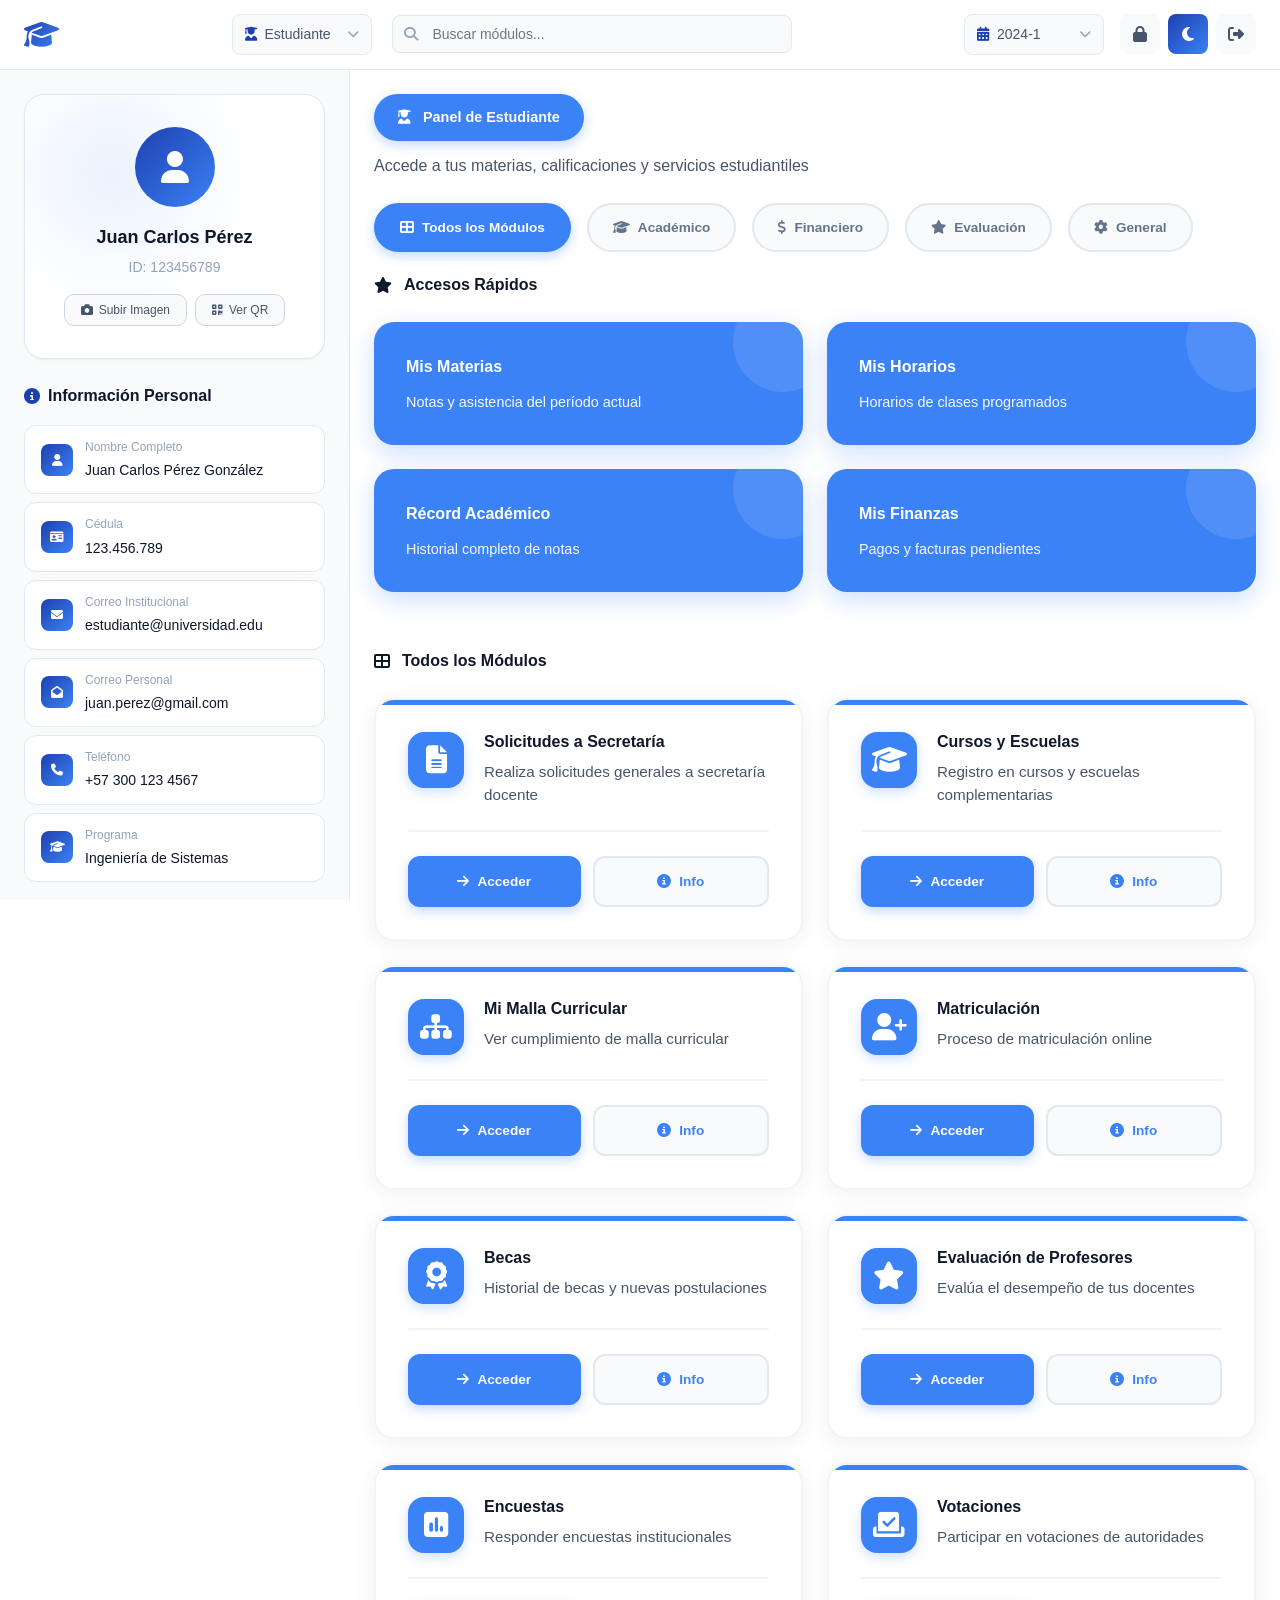
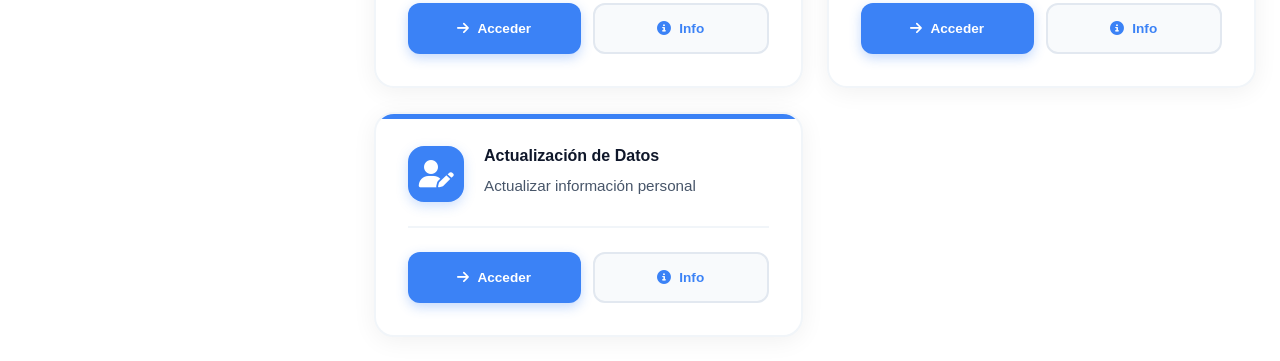
==== commit 034f58a0: "Cambios" ====
--- a/home/index.html
+++ b/home/index.html
@@ -6,1721 +6,10 @@
     <meta name="viewport" content="width=device-width, initial-scale=1.0">
     <title>Portal Académico - Navbar</title>
     <link href="https://cdnjs.cloudflare.com/ajax/libs/font-awesome/6.4.0/css/all.min.css" rel="stylesheet">
-    <style>
-        /* ====================================
-   BASE STYLES & VARIABLES
-   ==================================== */
-        * {
-            margin: 0;
-            padding: 0;
-            box-sizing: border-box;
-        }
-
-        :root {
-            --primary-blue: #1e40af;
-            --secondary-blue: #3b82f6;
-            --accent-blue: #60a5fa;
-            --border-light: #e2e8f0;
-            --border-medium: #cbd5e1;
-            --text-primary: #0f172a;
-            --text-secondary: #475569;
-            --text-muted: #94a3b8;
-            --gradient-primary: linear-gradient(135deg, #1e40af 0%, #3b82f6 100%);
-            --shadow-sm: 0 1px 2px 0 rgba(0, 0, 0, 0.05);
-            --shadow-md: 0 4px 6px -1px rgba(0, 0, 0, 0.1), 0 2px 4px -1px rgba(0, 0, 0, 0.06);
-            --shadow-lg: 0 10px 15px -3px rgba(0, 0, 0, 0.1), 0 4px 6px -2px rgba(0, 0, 0, 0.05);
-            --bg-primary: #ffffff;
-            --bg-secondary: #f8fafc;
-            --bg-nav: rgba(255, 255, 255, 0.95);
-            --bg-nav-scrolled: rgba(255, 255, 255, 0.98);
-        }
-
-        [data-theme="dark"] {
-            --primary-blue: #3b82f6;
-            --secondary-blue: #60a5fa;
-            --border-light: #334155;
-            --border-medium: #475569;
-            --text-primary: #f1f5f9;
-            --text-secondary: #cbd5e1;
-            --text-muted: #94a3b8;
-            --gradient-primary: linear-gradient(135deg, #3b82f6 0%, #1d4ed8 100%);
-            --shadow-md: 0 4px 6px -1px rgba(0, 0, 0, 0.4), 0 2px 4px -1px rgba(0, 0, 0, 0.3);
-            --shadow-lg: 0 10px 15px -3px rgba(0, 0, 0, 0.4), 0 4px 6px -2px rgba(0, 0, 0, 0.3);
-            --bg-primary: #0f172a;
-            --bg-secondary: #1e293b;
-            --bg-nav: rgba(15, 23, 42, 0.95);
-            --bg-nav-scrolled: rgba(15, 23, 42, 0.98);
-        }
-
-        body {
-            font-family: 'Inter', -apple-system, BlinkMacSystemFont, 'Segoe UI', Roboto, sans-serif;
-            background: var(--bg-primary);
-            color: var(--text-primary);
-            line-height: 1.6;
-            transition: all 0.3s ease;
-            padding-top: 70px;
-        }
-
-        /* ====================================
-   HEADER STYLES
-   ==================================== */
-        .header {
-            position: fixed;
-            top: 0;
-            left: 0;
-            right: 0;
-            height: 70px;
-            background: var(--bg-nav);
-            backdrop-filter: blur(20px);
-            border-bottom: 1px solid var(--border-light);
-            z-index: 1000;
-            transition: all 0.3s ease;
-        }
-
-        .header.scrolled {
-            background: var(--bg-nav-scrolled);
-            box-shadow: var(--shadow-lg);
-        }
-
-        .header-container {
-            display: flex;
-            align-items: center;
-            justify-content: space-between;
-            height: 100%;
-            max-width: 1400px;
-            margin: 0 auto;
-            padding: 0 24px;
-        }
-
-        /* Logo */
-        .logo {
-            display: flex;
-            align-items: center;
-            gap: 12px;
-            font-size: 24px;
-            font-weight: 700;
-            color: var(--primary-blue);
-            text-decoration: none;
-            transition: all 0.3s ease;
-        }
-
-        .logo:hover {
-            transform: scale(1.05);
-        }
-
-        .logo i {
-            font-size: 28px;
-            background: var(--gradient-primary);
-            -webkit-background-clip: text;
-            -webkit-text-fill-color: transparent;
-            background-clip: text;
-        }
-
-        /* Desktop Navigation */
-        .nav-desktop {
-            display: flex;
-            align-items: center;
-            gap: 20px;
-        }
-
-        /* Desktop Dropdowns */
-        .dropdown-wrapper {
-            position: relative;
-        }
-
-        .dropdown-trigger {
-            display: flex;
-            align-items: center;
-            gap: 8px;
-            padding: 8px 12px;
-            background: var(--bg-secondary);
-            border: 1px solid var(--border-light);
-            border-radius: 8px;
-            font-size: 14px;
-            font-weight: 500;
-            color: var(--text-secondary);
-            cursor: pointer;
-            transition: all 0.3s ease;
-            min-width: 140px;
-            justify-content: space-between;
-        }
-
-        .dropdown-trigger:hover {
-            border-color: var(--primary-blue);
-            box-shadow: 0 0 0 3px rgba(30, 64, 175, 0.1);
-        }
-
-        .dropdown-trigger.active {
-            border-color: var(--primary-blue);
-            box-shadow: 0 0 0 3px rgba(30, 64, 175, 0.1);
-        }
-
-        .dropdown-content {
-            display: flex;
-            align-items: center;
-            gap: 8px;
-            flex: 1;
-        }
-
-        .dropdown-icon {
-            font-size: 14px;
-            color: var(--primary-blue);
-        }
-
-        .dropdown-text {
-            font-size: 14px;
-            font-weight: 500;
-        }
-
-        .dropdown-arrow {
-            font-size: 12px;
-            transition: transform 0.3s ease;
-            color: var(--text-muted);
-        }
-
-        .dropdown-trigger.active .dropdown-arrow {
-            transform: rotate(180deg);
-        }
-
-        .dropdown-menu {
-            position: absolute;
-            top: calc(100% + 4px);
-            left: 0;
-            right: 0;
-            background: var(--bg-primary);
-            border: 1px solid var(--border-light);
-            border-radius: 8px;
-            box-shadow: var(--shadow-lg);
-            z-index: 1200;
-            opacity: 0;
-            visibility: hidden;
-            transform: translateY(-8px);
-            transition: all 0.2s cubic-bezier(0.4, 0, 0.2, 1);
-            overflow: hidden;
-        }
-
-        .dropdown-wrapper.active .dropdown-menu {
-            opacity: 1;
-            visibility: visible;
-            transform: translateY(0);
-        }
-
-        .dropdown-option {
-            display: flex;
-            align-items: center;
-            gap: 10px;
-            padding: 10px 12px;
-            color: var(--text-secondary);
-            cursor: pointer;
-            transition: all 0.2s ease;
-            font-size: 14px;
-            border-bottom: 1px solid var(--border-light);
-        }
-
-        .dropdown-option:last-child {
-            border-bottom: none;
-        }
-
-        .dropdown-option:hover {
-            background: var(--bg-secondary);
-            color: var(--text-primary);
-        }
-
-        .dropdown-option.selected {
-            background: rgba(30, 64, 175, 0.1);
-            color: var(--primary-blue);
-            font-weight: 600;
-        }
-
-        .dropdown-option i {
-            font-size: 14px;
-            width: 16px;
-            text-align: center;
-            color: var(--primary-blue);
-        }
-
-        /* Search Container */
-        .search-container {
-            position: relative;
-        }
-
-        .search-input {
-            width: 320px;
-            padding: 10px 16px 10px 40px;
-            border: 1px solid var(--border-light);
-            border-radius: 8px;
-            font-size: 14px;
-            background: var(--bg-secondary);
-            color: var(--text-primary);
-            transition: all 0.3s ease;
-        }
-
-        .search-input:focus {
-            outline: none;
-            border-color: var(--primary-blue);
-            box-shadow: 0 0 0 3px rgba(30, 64, 175, 0.1);
-        }
-
-        .search-icon {
-            position: absolute;
-            left: 12px;
-            top: 50%;
-            transform: translateY(-50%);
-            color: var(--text-muted);
-            font-size: 14px;
-        }
-
-        /* Header Right Section */
-        .header-right {
-            display: flex;
-            align-items: center;
-            gap: 16px;
-        }
-
-        .header-actions {
-            display: flex;
-            align-items: center;
-            gap: 8px;
-        }
-
-        .action-btn {
-            width: 40px;
-            height: 40px;
-            border: none;
-            border-radius: 8px;
-            background: var(--bg-secondary);
-            color: var(--text-secondary);
-            cursor: pointer;
-            display: flex;
-            align-items: center;
-            justify-content: center;
-            font-size: 16px;
-            transition: all 0.3s ease;
-        }
-
-        .action-btn:hover {
-            background: var(--primary-blue);
-            color: white;
-            transform: translateY(-1px);
-            box-shadow: var(--shadow-md);
-        }
-
-        .action-btn.theme-toggle {
-            background: var(--gradient-primary);
-            color: white;
-        }
-
-        .action-btn.theme-toggle:hover {
-            transform: translateY(-1px) scale(1.05);
-        }
-
-        /* Mobile Menu Button */
-        .mobile-menu-btn {
-            display: none;
-            width: 40px;
-            height: 40px;
-            border: none;
-            border-radius: 8px;
-            background: var(--bg-secondary);
-            color: var(--text-secondary);
-            cursor: pointer;
-            align-items: center;
-            justify-content: center;
-            font-size: 16px;
-            transition: all 0.3s ease;
-        }
-
-        .mobile-menu-btn:hover {
-            background: var(--primary-blue);
-            color: white;
-        }
-
-        .mobile-menu-btn.active {
-            background: var(--primary-blue);
-            color: white;
-        }
-
-        /* ====================================
-   MOBILE DROPDOWNS (Outside Overlay)
-   ==================================== */
-        .mobile-dropdowns {
-            display: none;
-            padding: 16px;
-            background: var(--bg-secondary);
-            border-bottom: 1px solid var(--border-light);
-        }
-
-        .mobile-dropdown-wrapper {
-            margin-bottom: 12px;
-        }
-
-        .mobile-dropdown-wrapper:last-child {
-            margin-bottom: 0;
-        }
-
-        .mobile-dropdown-trigger {
-            display: flex;
-            align-items: center;
-            justify-content: space-between;
-            padding: 16px;
-            background: var(--bg-primary);
-            border: 1px solid var(--border-light);
-            border-radius: 8px;
-            cursor: pointer;
-            transition: all 0.3s ease;
-        }
-
-        .mobile-dropdown-trigger:hover {
-            background: var(--bg-secondary);
-        }
-
-        .mobile-dropdown-trigger.active {
-            background: var(--primary-blue);
-            color: white;
-        }
-
-        .mobile-dropdown-content {
-            display: flex;
-            align-items: center;
-            gap: 12px;
-        }
-
-        .mobile-dropdown-menu {
-            max-height: 0;
-            overflow: hidden;
-            transition: max-height 0.3s ease;
-            background: var(--bg-primary);
-            border: 1px solid var(--border-light);
-            border-top: none;
-            border-radius: 0 0 8px 8px;
-        }
-
-        .mobile-dropdown-trigger.active+.mobile-dropdown-menu {
-            max-height: 200px;
-        }
-
-        .mobile-dropdown-option {
-            display: flex;
-            align-items: center;
-            gap: 12px;
-            padding: 16px;
-            cursor: pointer;
-            transition: all 0.3s ease;
-            border-bottom: 1px solid var(--border-light);
-        }
-
-        .mobile-dropdown-option:last-child {
-            border-bottom: none;
-        }
-
-        .mobile-dropdown-option:hover {
-            background: var(--bg-secondary);
-        }
-
-        .mobile-dropdown-option.selected {
-            background: rgba(30, 64, 175, 0.1);
-            color: var(--primary-blue);
-            font-weight: 600;
-        }
-
-        /* ====================================
-   MOBILE OVERLAY MENU
-   ==================================== */
-        .mobile-overlay {
-            position: fixed;
-            top: 0;
-            left: 0;
-            right: 0;
-            bottom: 0;
-            background: rgba(0, 0, 0, 0.5);
-            backdrop-filter: blur(4px);
-            z-index: 1001;
-            opacity: 0;
-            visibility: hidden;
-            transition: all 0.3s ease;
-        }
-
-        .mobile-overlay.active {
-            opacity: 1;
-            visibility: visible;
-        }
-
-        .mobile-menu {
-            position: fixed;
-            top: 0;
-            right: 0;
-            width: 100%;
-            max-width: 400px;
-            height: 100vh;
-            background: var(--bg-primary);
-            border-left: 1px solid var(--border-light);
-            transform: translateX(100%);
-            transition: transform 0.3s ease;
-            overflow-y: auto;
-            z-index: 1002;
-        }
-
-        .mobile-overlay.active .mobile-menu {
-            transform: translateX(0);
-        }
-
-        .mobile-menu-header {
-            display: flex;
-            align-items: center;
-            justify-content: space-between;
-            padding: 20px 24px;
-            border-bottom: 1px solid var(--border-light);
-            background: var(--bg-secondary);
-        }
-
-        .mobile-menu-title {
-            font-size: 18px;
-            font-weight: 600;
-            color: var(--text-primary);
-        }
-
-        .mobile-menu-close {
-            width: 40px;
-            height: 40px;
-            border: none;
-            border-radius: 8px;
-            background: var(--bg-primary);
-            color: var(--text-secondary);
-            cursor: pointer;
-            display: flex;
-            align-items: center;
-            justify-content: center;
-            font-size: 16px;
-            transition: all 0.3s ease;
-        }
-
-        .mobile-menu-close:hover {
-            background: var(--primary-blue);
-            color: white;
-        }
-
-        .mobile-menu-content {
-            padding: 24px;
-        }
-
-        .mobile-section {
-            margin-bottom: 32px;
-        }
-
-        .mobile-section-title {
-            font-size: 16px;
-            font-weight: 600;
-            color: var(--text-primary);
-            margin-bottom: 16px;
-            display: flex;
-            align-items: center;
-            gap: 8px;
-        }
-
-        /* Mobile Search */
-        .mobile-search {
-            position: relative;
-            margin-bottom: 24px;
-        }
-
-        .mobile-search-input {
-            width: 100%;
-            padding: 12px 16px 12px 48px;
-            border: 1px solid var(--border-light);
-            border-radius: 8px;
-            font-size: 14px;
-            background: var(--bg-secondary);
-            color: var(--text-primary);
-            transition: all 0.3s ease;
-        }
-
-        .mobile-search-input:focus {
-            outline: none;
-            border-color: var(--primary-blue);
-            box-shadow: 0 0 0 3px rgba(30, 64, 175, 0.1);
-        }
-
-        .mobile-search-icon {
-            position: absolute;
-            left: 16px;
-            top: 50%;
-            transform: translateY(-50%);
-            color: var(--text-muted);
-            font-size: 16px;
-        }
-
-        /* Mobile User Info */
-        .mobile-user-info {
-            background: var(--bg-secondary);
-            border: 1px solid var(--border-light);
-            border-radius: 12px;
-            padding: 20px;
-            text-align: center;
-        }
-
-        .mobile-avatar {
-            width: 60px;
-            height: 60px;
-            border-radius: 50%;
-            background: var(--gradient-primary);
-            display: flex;
-            align-items: center;
-            justify-content: center;
-            font-size: 24px;
-            color: white;
-            margin: 0 auto 12px;
-        }
-
-        .mobile-user-name {
-            font-size: 16px;
-            font-weight: 600;
-            color: var(--text-primary);
-            margin-bottom: 4px;
-        }
-
-        .mobile-user-email {
-            font-size: 14px;
-            color: var(--text-muted);
-        }
-
-        /* Mobile Options */
-        .mobile-option {
-            display: flex;
-            align-items: center;
-            gap: 12px;
-            padding: 16px;
-            background: var(--bg-secondary);
-            border: 1px solid var(--border-light);
-            border-radius: 8px;
-            margin-bottom: 12px;
-            cursor: pointer;
-            transition: all 0.3s ease;
-        }
-
-        .mobile-option:hover {
-            background: var(--primary-blue);
-            color: white;
-            transform: translateX(4px);
-        }
-
-        .mobile-option i {
-            width: 24px;
-            text-align: center;
-            font-size: 16px;
-        }
-
-        .mobile-option-content {
-            flex: 1;
-        }
-
-        .mobile-option-title {
-            font-size: 14px;
-            font-weight: 500;
-            margin-bottom: 2px;
-        }
-
-        .mobile-option-subtitle {
-            font-size: 12px;
-            opacity: 0.7;
-        }
-
-        /* ====================================
-   MAIN LAYOUT
-   ==================================== */
-        .main-layout {
-            display: flex;
-            min-height: calc(100vh - 70px);
-        }
-
-        /* Mobile Dropdowns Section (Left Section Phone Dropdowns) */
-        .mobile-dropdowns-section {
-            display: none;
-        }
-
-        .dropdown-wrapper-phone {
-            position: relative;
-            width: 100%;
-        }
-
-        .dropdown-wrapper-phone .dropdown-trigger {
-            display: flex;
-            align-items: center;
-            justify-content: space-between;
-            padding: 12px 16px;
-            background: #f8f9fa;
-            border: 1px solid #e9ecef;
-            border-radius: 8px;
-            cursor: pointer;
-            transition: all 0.3s ease;
-            width: 100%;
-        }
-
-        [data-theme="dark"] .dropdown-wrapper-phone .dropdown-trigger {
-            background: #3d3d3d;
-            border-color: #4d4d4d;
-            color: white;
-        }
-
-        .dropdown-wrapper-phone .dropdown-trigger:hover {
-            background: #e9ecef;
-            border-color: #3b82f6;
-        }
-
-        [data-theme="dark"] .dropdown-wrapper-phone .dropdown-trigger:hover {
-            background: #4d4d4d;
-        }
-
-        .dropdown-wrapper-phone .dropdown-trigger.active {
-            background: #3b82f6;
-            color: white;
-            border-color: #3b82f6;
-        }
-
-        .dropdown-wrapper-phone .dropdown-content {
-            display: flex;
-            align-items: center;
-            gap: 10px;
-        }
-
-        .dropdown-wrapper-phone .dropdown-text {
-            font-weight: 500;
-        }
-
-        .dropdown-wrapper-phone .dropdown-arrow {
-            transition: transform 0.3s ease;
-            margin-left: auto;
-        }
-
-        .dropdown-wrapper-phone .dropdown-trigger.active .dropdown-arrow {
-            transform: rotate(180deg);
-        }
-
-        .dropdown-wrapper-phone .dropdown-menu {
-            position: absolute;
-            top: calc(100% + 5px);
-            left: 0;
-            right: 0;
-            background: white;
-            border: 1px solid #e9ecef;
-            border-radius: 8px;
-            box-shadow: 0 5px 15px rgba(0, 0, 0, 0.1);
-            opacity: 0;
-            visibility: hidden;
-            transform: translateY(-10px);
-            transition: all 0.3s ease;
-            z-index: 1000;
-        }
-
-        [data-theme="dark"] .dropdown-wrapper-phone .dropdown-menu {
-            background: #3d3d3d;
-            border-color: #4d4d4d;
-        }
-
-        .dropdown-wrapper-phone.active .dropdown-menu {
-            opacity: 1;
-            visibility: visible;
-            transform: translateY(0);
-        }
-
-        .dropdown-wrapper-phone .dropdown-option {
-            display: flex;
-            align-items: center;
-            gap: 10px;
-            padding: 12px 16px;
-            cursor: pointer;
-            transition: background-color 0.3s ease;
-        }
-
-        .dropdown-wrapper-phone .dropdown-option:hover {
-            background: #f8f9fa;
-        }
-
-        [data-theme="dark"] .dropdown-wrapper-phone .dropdown-option:hover {
-            background: #4d4d4d;
-        }
-
-        .dropdown-wrapper-phone .dropdown-option.selected {
-            background: #e3f2fd;
-            color: #1976d2;
-        }
-
-        [data-theme="dark"] .dropdown-wrapper-phone .dropdown-option.selected {
-            background: #1e3a8a;
-            color: #93c5fd;
-        }
-
-        .dropdown-wrapper-phone .dropdown-option:first-child {
-            border-radius: 8px 8px 0 0;
-        }
-
-        .dropdown-wrapper-phone .dropdown-option:last-child {
-            border-radius: 0 0 8px 8px;
-        }
-
-        /* ====================================
-   LEFT SECTION
-   ==================================== */
-        .left-section {
-            width: 350px;
-            background: var(--bg-secondary);
-            border-right: 1px solid var(--border-light);
-            flex-shrink: 0;
-            position: sticky;
-            top: 70px;
-            height: calc(100vh - 70px);
-            overflow-y: auto;
-        }
-
-        .section-content {
-            padding: 24px;
-        }
-
-        /* Profile Section */
-        .profile-section {
-            padding: 32px 24px;
-            text-align: center;
-            background: var(--bg-primary);
-            margin-bottom: 24px;
-            border-radius: 20px;
-            box-shadow: var(--shadow-sm);
-            border: 1px solid var(--border-light);
-            position: relative;
-            overflow: hidden;
-        }
-
-        .profile-section::before {
-            content: '';
-            position: absolute;
-            top: 0;
-            left: 0;
-            right: 0;
-            bottom: 0;
-            background: radial-gradient(circle at 30% 30%, rgba(59, 130, 246, 0.1) 0%, transparent 50%);
-            pointer-events: none;
-        }
-
-        .profile-content {
-            position: relative;
-            z-index: 1;
-        }
-
-        .profile-avatar {
-            width: 80px;
-            height: 80px;
-            border-radius: 50%;
-            background: var(--gradient-primary);
-            display: flex;
-            align-items: center;
-            justify-content: center;
-            font-size: 32px;
-            color: white;
-            margin: 0 auto 16px;
-            position: relative;
-            overflow: hidden;
-            cursor: pointer;
-            transition: all 0.3s ease;
-        }
-
-        .profile-avatar:hover {
-            transform: scale(1.05);
-            box-shadow: 0 8px 25px rgba(59, 130, 246, 0.3);
-        }
-
-        .profile-avatar::after {
-            content: '';
-            position: absolute;
-            top: 0;
-            left: -100%;
-            width: 100%;
-            height: 100%;
-            background: linear-gradient(90deg, transparent, rgba(255, 255, 255, 0.2), transparent);
-            transition: left 0.5s;
-        }
-
-        .profile-avatar:hover::after {
-            left: 100%;
-        }
-
-        .profile-name {
-            font-size: 18px;
-            font-weight: 600;
-            color: var(--text-primary);
-            margin-bottom: 4px;
-        }
-
-        .profile-id {
-            font-size: 14px;
-            color: var(--text-muted);
-            margin-bottom: 16px;
-        }
-
-        .profile-actions {
-            display: flex;
-            gap: 8px;
-            justify-content: center;
-            flex-wrap: wrap;
-        }
-
-        .profile-btn {
-            padding: 8px 16px;
-            border: 1px solid var(--border-medium);
-            border-radius: 10px;
-            background: var(--bg-secondary);
-            color: var(--text-secondary);
-            font-size: 12px;
-            font-weight: 500;
-            cursor: pointer;
-            transition: all 0.3s ease;
-            display: flex;
-            align-items: center;
-            gap: 6px;
-        }
-
-        .profile-btn:hover {
-            background: var(--primary-blue);
-            color: white;
-            transform: translateY(-2px);
-            box-shadow: var(--shadow-md);
-        }
-
-        /* User Details Section */
-        .user-details {
-            margin-bottom: 24px;
-        }
-
-        .section-title {
-            font-size: 16px;
-            font-weight: 600;
-            color: var(--text-primary);
-            margin-bottom: 16px;
-            display: flex;
-            align-items: center;
-            gap: 8px;
-        }
-
-        .section-title i {
-            color: var(--primary-blue);
-        }
-
-        .detail-item {
-            display: flex;
-            align-items: center;
-            gap: 12px;
-            padding: 12px 16px;
-            background: var(--bg-primary);
-            border-radius: 12px;
-            margin-bottom: 8px;
-            border: 1px solid var(--border-light);
-            transition: all 0.3s ease;
-            cursor: pointer;
-        }
-
-        .detail-item:hover {
-            background: var(--bg-secondary);
-            transform: translateX(4px);
-            border-color: var(--primary-blue);
-        }
-
-        .detail-icon {
-            width: 32px;
-            height: 32px;
-            border-radius: 8px;
-            background: var(--gradient-primary);
-            color: white;
-            display: flex;
-            align-items: center;
-            justify-content: center;
-            font-size: 12px;
-            flex-shrink: 0;
-        }
-
-        .detail-content {
-            flex: 1;
-            min-width: 0;
-        }
-
-        .detail-label {
-            font-size: 12px;
-            color: var(--text-muted);
-            margin-bottom: 2px;
-        }
-
-        .detail-value {
-            font-size: 14px;
-            font-weight: 500;
-            color: var(--text-primary);
-            word-break: break-all;
-        }
-
-        /* Manuals Section */
-        .manuals-section {
-            margin-bottom: 24px;
-        }
-
-        .manual-item {
-            display: flex;
-            align-items: center;
-            gap: 12px;
-            padding: 12px 16px;
-            background: var(--bg-primary);
-            border-radius: 12px;
-            margin-bottom: 8px;
-            border: 1px solid var(--border-light);
-            cursor: pointer;
-            transition: all 0.3s ease;
-        }
-
-        .manual-item:hover {
-            background: #fef3c7;
-            border-color: #f59e0b;
-            transform: translateX(4px);
-        }
-
-        [data-theme="dark"] .manual-item:hover {
-            background: rgba(245, 158, 11, 0.1);
-            border-color: #f59e0b;
-        }
-
-        .manual-icon {
-            width: 32px;
-            height: 32px;
-            border-radius: 8px;
-            background: linear-gradient(135deg, #f59e0b 0%, #d97706 100%);
-            color: white;
-            display: flex;
-            align-items: center;
-            justify-content: center;
-            font-size: 12px;
-            flex-shrink: 0;
-        }
-
-        /* ====================================
-   RIGHT SECTION
-   ==================================== */
-        .right-section {
-            flex: 1;
-            background: var(--bg-primary);
-            padding: 24px;
-        }
-
-        .right-section h2 {
-            font-size: 28px;
-            font-weight: 700;
-            margin-bottom: 24px;
-            color: var(--text-primary);
-        }
-
-        .demo-placeholder {
-            background: var(--bg-secondary);
-            border: 2px dashed var(--border-medium);
-            border-radius: 12px;
-            padding: 60px 24px;
-            text-align: center;
-            color: var(--text-muted);
-        }
-
-        .demo-placeholder h3 {
-            font-size: 20px;
-            margin-bottom: 8px;
-        }
-
-        .demo-placeholder p {
-            font-size: 16px;
-        }
-
-
-        @media (max-width: 1024px) {
-            .header-container {
-                padding: 0 16px;
-            }
-
-            .header-right .header-actions> :nth-child(1),
-            .header-right .header-actions> :nth-child(2),
-            .header-right .header-actions> :nth-child(3) {
-                display: none;
-            }
-
-            .nav-desktop {
-                display: none;
-            }
-
-            .mobile-menu-btn {
-                display: flex;
-            }
-
-            .search-input {
-                width: 200px;
-            }
-
-            .main-layout {
-                flex-direction: column;
-                height: calc(100vh - 70px);
-            }
-
-            .left-section {
-                width: 100%;
-                border-right: none;
-                border-bottom: 1px solid var(--border-light);
-                height: auto !important;
-            }
-
-            .right-section {
-                height: 60%;
-            }
-
-            .section-content {
-                padding: 16px;
-            }
-        }
-
-        @media (max-width: 1024px) {
-
-            /* Hide header dropdowns on mobile */
-            .nav-desktop {
-                display: none;
-            }
-
-            .header-right .dropdown-wrapper {
-                display: none;
-            }
-
-            /* Show phone dropdowns on mobile */
-            .mobile-dropdowns-section {
-                display: flex;
-                flex-flow: row nowrap;
-                align-items: center;
-                margin: 10px 0;
-                padding: 0 10px;
-                gap: 10px;
-            }
-        }
-
-        @media (min-width: 1024px) {
-            .search-input {
-                width: 400px;
-            }
-        }
-
-        /* QR Popup Overlay */
-        .qr-popup-overlay {
-            position: fixed;
-            top: 0;
-            left: 0;
-            right: 0;
-            bottom: 0;
-            background: rgba(0, 0, 0, 0.6);
-            backdrop-filter: blur(8px);
-            z-index: 2000;
-            opacity: 0;
-            visibility: hidden;
-            transition: all 0.3s ease;
-            display: flex;
-            align-items: center;
-            justify-content: center;
-            padding: 20px;
-        }
-
-        .qr-popup-overlay.active {
-            opacity: 1;
-            visibility: visible;
-        }
-
-        /* QR Popup */
-        .qr-popup {
-            background: var(--bg-primary);
-            border: 1px solid var(--border-light);
-            border-radius: 16px;
-            box-shadow: var(--shadow-lg);
-            width: 100%;
-            max-width: 400px;
-            transform: scale(0.9) translateY(20px);
-            transition: all 0.3s cubic-bezier(0.4, 0, 0.2, 1);
-            overflow: hidden;
-        }
-
-        .qr-popup-overlay.active .qr-popup {
-            transform: scale(1) translateY(0);
-        }
-
-        /* QR Popup Header */
-        .qr-popup-header {
-            display: flex;
-            align-items: center;
-            justify-content: space-between;
-            padding: 20px 24px;
-            border-bottom: 1px solid var(--border-light);
-            background: var(--bg-secondary);
-        }
-
-        .qr-popup-title {
-            font-size: 18px;
-            font-weight: 600;
-            color: var(--text-primary);
-            display: flex;
-            align-items: center;
-            gap: 10px;
-            margin: 0;
-        }
-
-        .qr-popup-title i {
-            color: var(--primary-blue);
-            font-size: 20px;
-        }
-
-        .qr-popup-close {
-            width: 36px;
-            height: 36px;
-            border: none;
-            border-radius: 8px;
-            background: var(--bg-primary);
-            color: var(--text-secondary);
-            cursor: pointer;
-            display: flex;
-            align-items: center;
-            justify-content: center;
-            font-size: 14px;
-            transition: all 0.3s ease;
-        }
-
-        .qr-popup-close:hover {
-            background: #ef4444;
-            color: white;
-            transform: scale(1.05);
-        }
-
-        /* QR Popup Content */
-        .qr-popup-content {
-            padding: 24px;
-        }
-
-        .qr-code-container {
-            text-align: center;
-            margin-bottom: 24px;
-            position: relative;
-        }
-
-        .qr-code-image {
-            width: 200px;
-            height: 200px;
-            border-radius: 12px;
-            border: 1px solid var(--border-light);
-            background: white;
-            padding: 8px;
-            transition: all 0.3s ease;
-            display: none;
-            /* Ocultar hasta que tengas la imagen */
-        }
-
-        .qr-code-image:hover {
-            transform: scale(1.02);
-            box-shadow: var(--shadow-md);
-        }
-
-        .qr-placeholder {
-            width: 200px;
-            height: 200px;
-            border: 2px dashed var(--border-medium);
-            border-radius: 12px;
-            display: flex;
-            flex-direction: column;
-            align-items: center;
-            justify-content: center;
-            background: var(--bg-secondary);
-            color: var(--text-muted);
-            margin: 0 auto;
-            transition: all 0.3s ease;
-        }
-
-        .qr-placeholder i {
-            font-size: 48px;
-            margin-bottom: 12px;
-            color: var(--primary-blue);
-            opacity: 0.5;
-        }
-
-        .qr-placeholder p {
-            font-size: 14px;
-            text-align: center;
-            margin: 0;
-        }
-
-        /* QR Info */
-        .qr-info {
-            background: var(--bg-secondary);
-            border-radius: 12px;
-            padding: 16px;
-            border: 1px solid var(--border-light);
-        }
-
-        .qr-info-item {
-            display: flex;
-            align-items: center;
-            gap: 12px;
-            padding: 8px 0;
-            font-size: 14px;
-            color: var(--text-secondary);
-        }
-
-        .qr-info-item:not(:last-child) {
-            border-bottom: 1px solid var(--border-light);
-            margin-bottom: 8px;
-            padding-bottom: 16px;
-        }
-
-        .qr-info-item i {
-            width: 20px;
-            text-align: center;
-            color: var(--primary-blue);
-            font-size: 14px;
-        }
-
-        .qr-info-item span {
-            font-weight: 500;
-        }
-
-        /* QR Popup Footer */
-        .qr-popup-footer {
-            padding: 20px 24px;
-            border-top: 1px solid var(--border-light);
-            background: var(--bg-secondary);
-            display: flex;
-            gap: 12px;
-            justify-content: center;
-        }
-
-        .qr-btn {
-            padding: 10px 20px;
-            border: none;
-            border-radius: 8px;
-            font-size: 14px;
-            font-weight: 500;
-            cursor: pointer;
-            display: flex;
-            align-items: center;
-            gap: 8px;
-            transition: all 0.3s ease;
-            min-width: 120px;
-            justify-content: center;
-        }
-
-        .qr-btn-secondary {
-            background: var(--bg-primary);
-            color: var(--text-secondary);
-            border: 1px solid var(--border-medium);
-        }
-
-        .qr-btn-secondary:hover {
-            background: var(--bg-secondary);
-            border-color: var(--primary-blue);
-            transform: translateY(-1px);
-        }
-
-        .qr-btn-primary {
-            background: var(--gradient-primary);
-            color: white;
-            border: 1px solid var(--primary-blue);
-        }
-
-        .qr-btn-primary:hover {
-            transform: translateY(-1px);
-            box-shadow: var(--shadow-md);
-        }
-
-        /* Responsive */
-        @media (max-width: 480px) {
-            .qr-popup {
-                max-width: 320px;
-                margin: 0 10px;
-            }
-
-            .qr-popup-header,
-            .qr-popup-content,
-            .qr-popup-footer {
-                padding: 16px 20px;
-            }
-
-            .qr-code-image,
-            .qr-placeholder {
-                width: 160px;
-                height: 160px;
-            }
-
-            .qr-placeholder i {
-                font-size: 36px;
-            }
-
-            .qr-popup-footer {
-                flex-direction: column;
-            }
-
-            .qr-btn {
-                width: 100%;
-            }
-        }
-
-        /* ====================================
-   CSS: Agregar después del CSS del QR popup
-   ==================================== */
-
-        /* Password Popup Overlay */
-        .password-popup-overlay {
-            position: fixed;
-            top: 0;
-            left: 0;
-            right: 0;
-            bottom: 0;
-            background: rgba(0, 0, 0, 0.6);
-            backdrop-filter: blur(8px);
-            z-index: 2001;
-            opacity: 0;
-            visibility: hidden;
-            transition: all 0.3s ease;
-            display: flex;
-            align-items: center;
-            justify-content: center;
-            padding: 20px;
-        }
-
-        .password-popup-overlay.active {
-            opacity: 1;
-            visibility: visible;
-        }
-
-        /* Password Popup */
-        .password-popup {
-            background: var(--bg-primary);
-            border: 1px solid var(--border-light);
-            border-radius: 16px;
-            box-shadow: var(--shadow-lg);
-            width: 100%;
-            max-width: 500px;
-            max-height: 90vh;
-            overflow-y: auto;
-            transform: scale(0.9) translateY(20px);
-            transition: all 0.3s cubic-bezier(0.4, 0, 0.2, 1);
-        }
-
-        .password-popup-overlay.active .password-popup {
-            transform: scale(1) translateY(0);
-        }
-
-        /* Password Popup Header */
-        .password-popup-header {
-            display: flex;
-            align-items: center;
-            justify-content: space-between;
-            padding: 20px 24px;
-            border-bottom: 1px solid var(--border-light);
-            background: var(--bg-secondary);
-            border-radius: 16px 16px 0 0;
-        }
-
-        .password-popup-title {
-            font-size: 18px;
-            font-weight: 600;
-            color: var(--text-primary);
-            display: flex;
-            align-items: center;
-            gap: 10px;
-            margin: 0;
-        }
-
-        .password-popup-title i {
-            color: var(--primary-blue);
-            font-size: 20px;
-        }
-
-        .password-popup-close {
-            width: 36px;
-            height: 36px;
-            border: none;
-            border-radius: 8px;
-            background: var(--bg-primary);
-            color: var(--text-secondary);
-            cursor: pointer;
-            display: flex;
-            align-items: center;
-            justify-content: center;
-            font-size: 14px;
-            transition: all 0.3s ease;
-        }
-
-        .password-popup-close:hover {
-            background: #ef4444;
-            color: white;
-            transform: scale(1.05);
-        }
-
-        /* Password Popup Content */
-        .password-popup-content {
-            padding: 24px;
-        }
-
-        .password-info {
-            display: flex;
-            align-items: flex-start;
-            gap: 12px;
-            background: rgba(59, 130, 246, 0.1);
-            border: 1px solid rgba(59, 130, 246, 0.2);
-            border-radius: 8px;
-            padding: 16px;
-            margin-bottom: 24px;
-        }
-
-        .password-info i {
-            color: var(--primary-blue);
-            font-size: 16px;
-            margin-top: 2px;
-            flex-shrink: 0;
-        }
-
-        .password-info p {
-            color: var(--text-secondary);
-            font-size: 14px;
-            margin: 0;
-            line-height: 1.5;
-        }
-
-        /* Password Fields */
-        .password-field {
-            margin-bottom: 20px;
-        }
-
-        .password-label {
-            display: flex;
-            align-items: center;
-            gap: 8px;
-            font-size: 14px;
-            font-weight: 500;
-            color: var(--text-primary);
-            margin-bottom: 8px;
-        }
-
-        .password-label i {
-            color: var(--primary-blue);
-            width: 16px;
-            text-align: center;
-        }
-
-        .password-input-wrapper {
-            position: relative;
-        }
-
-        .password-input {
-            width: 100%;
-            padding: 12px 48px 12px 16px;
-            border: 1px solid var(--border-light);
-            border-radius: 8px;
-            font-size: 14px;
-            background: var(--bg-secondary);
-            color: var(--text-primary);
-            transition: all 0.3s ease;
-        }
-
-        .password-input:focus {
-            outline: none;
-            border-color: var(--primary-blue);
-            box-shadow: 0 0 0 3px rgba(30, 64, 175, 0.1);
-            background: var(--bg-primary);
-        }
-
-        .password-input.error {
-            border-color: #ef4444;
-            box-shadow: 0 0 0 3px rgba(239, 68, 68, 0.1);
-        }
-
-        .password-input.success {
-            border-color: #10b981;
-            box-shadow: 0 0 0 3px rgba(16, 185, 129, 0.1);
-        }
-
-        .password-toggle {
-            position: absolute;
-            right: 12px;
-            top: 50%;
-            transform: translateY(-50%);
-            width: 32px;
-            height: 32px;
-            border: none;
-            background: none;
-            color: var(--text-muted);
-            cursor: pointer;
-            border-radius: 4px;
-            transition: all 0.3s ease;
-            display: flex;
-            align-items: center;
-            justify-content: center;
-        }
-
-        .password-toggle:hover {
-            background: var(--bg-secondary);
-            color: var(--text-secondary);
-        }
-
-        /* Password Requirements */
-        .password-requirements {
-            margin-top: 12px;
-            padding: 12px;
-            background: var(--bg-secondary);
-            border-radius: 8px;
-            border: 1px solid var(--border-light);
-        }
-
-        .requirement {
-            display: flex;
-            align-items: center;
-            gap: 8px;
-            font-size: 12px;
-            margin-bottom: 6px;
-            transition: all 0.3s ease;
-        }
-
-        .requirement:last-child {
-            margin-bottom: 0;
-        }
-
-        .requirement i {
-            width: 14px;
-            font-size: 10px;
-            color: #ef4444;
-            transition: all 0.3s ease;
-        }
-
-        .requirement.valid i {
-            color: #10b981;
-        }
-
-        .requirement.valid {
-            color: #10b981;
-        }
-
-        /* Password Error */
-        .password-error {
-            margin-top: 6px;
-            font-size: 12px;
-            color: #ef4444;
-            display: none;
-            align-items: center;
-            gap: 6px;
-        }
-
-        .password-error.show {
-            display: flex;
-        }
-
-        .password-error::before {
-            content: '⚠';
-            font-size: 14px;
-        }
-
-        /* Password Popup Footer */
-        .password-popup-footer {
-            padding: 20px 24px;
-            border-top: 1px solid var(--border-light);
-            background: var(--bg-secondary);
-            display: flex;
-            gap: 12px;
-            justify-content: flex-end;
-            border-radius: 0 0 16px 16px;
-        }
-
-        .password-btn {
-            padding: 10px 20px;
-            border: none;
-            border-radius: 8px;
-            font-size: 14px;
-            font-weight: 500;
-            cursor: pointer;
-            display: flex;
-            align-items: center;
-            gap: 8px;
-            transition: all 0.3s ease;
-            min-width: 120px;
-            justify-content: center;
-        }
-
-        .password-btn:disabled {
-            opacity: 0.5;
-            cursor: not-allowed;
-            transform: none !important;
-        }
-
-        .password-btn-secondary {
-            background: var(--bg-primary);
-            color: var(--text-secondary);
-            border: 1px solid var(--border-medium);
-        }
-
-        .password-btn-secondary:hover:not(:disabled) {
-            background: var(--bg-secondary);
-            border-color: var(--text-muted);
-            transform: translateY(-1px);
-        }
-
-        .password-btn-primary {
-            background: var(--gradient-primary);
-            color: white;
-            border: 1px solid var(--primary-blue);
-        }
-
-        .password-btn-primary:hover:not(:disabled) {
-            transform: translateY(-1px);
-            box-shadow: var(--shadow-md);
-        }
-
-        /* Loading state */
-        .password-btn.loading {
-            pointer-events: none;
-        }
-
-        .password-btn.loading i {
-            animation: spin 1s linear infinite;
-        }
-
-        @keyframes spin {
-            from {
-                transform: rotate(0deg);
-            }
-
-            to {
-                transform: rotate(360deg);
-            }
-        }
-
-        /* Responsive */
-        @media (max-width: 480px) {
-            .password-popup {
-                max-width: 320px;
-                margin: 0 10px;
-            }
-
-            .password-popup-header,
-            .password-popup-content,
-            .password-popup-footer {
-                padding: 16px 20px;
-            }
-
-            .password-popup-footer {
-                flex-direction: column;
-            }
-
-            .password-btn {
-                width: 100%;
-            }
-
-            .password-requirements {
-                padding: 8px;
-            }
-
-            .requirement {
-                font-size: 11px;
-            }
-        }
-    </style>
+    <link rel="stylesheet" href="css/styles.css">
 </head>
 
 <body>
-    <!-- Header -->
     <header class="header" id="header">
         <div class="header-container">
             <a href="#" class="logo">
@@ -1807,7 +96,6 @@
         </div>
     </header>
 
-    <!-- Mobile Dropdowns (Outside Overlay) -->
     <div class="mobile-dropdowns" id="mobileDropdowns">
         <!-- Mobile Role Dropdown -->
         <div class="mobile-dropdown-wrapper">
@@ -1866,7 +154,6 @@
         </div>
     </div>
 
-    <!-- Mobile Overlay Menu -->
     <div class="mobile-overlay" id="mobileOverlay">
         <div class="mobile-menu">
             <div class="mobile-menu-header">
@@ -1943,7 +230,6 @@
         </div>
     </div>
 
-    <!-- Main Layout -->
     <div class="main-layout">
         <!-- HTML: Agregar esto DESPUÉS de la sección de Profile y ANTES de User Details en la left-section -->
         <div class="mobile-dropdowns-section">
@@ -2110,12 +396,10 @@
             </div>
         </aside>
 
-        <!-- Right Section -->
+        <!-- Reemplaza la sección right-section en tu HTML existente -->
         <main class="right-section">
-            <h2>Contenido Principal</h2>
-            <div class="demo-placeholder">
-                <h3>Aquí irá el contenido principal</h3>
-                <p>Esta sección contendrá los módulos y funcionalidades del sistema</p>
+            <div class="main-content" id="mainContent">
+                <!-- El contenido se generará dinámicamente con JavaScript -->
             </div>
         </main>
     </div>
@@ -2169,7 +453,6 @@
         </div>
     </div>
 
-    <!-- Password Change Popup -->
     <div class="password-popup-overlay" id="passwordPopupOverlay">
         <div class="password-popup">
             <div class="password-popup-header">
@@ -2266,1148 +549,7 @@
         </div>
     </div>
 
-    <script>
-        // Variables globales
-        let isDarkTheme = false;
-        let mobileMenuOpen = false;
-
-        // Elementos del DOM
-        const header = document.getElementById('header');
-        const themeToggle = document.getElementById('themeToggle');
-        const mobileMenuBtn = document.getElementById('mobileMenuBtn');
-        const mobileOverlay = document.getElementById('mobileOverlay');
-        const mobileMenuClose = document.getElementById('mobileMenuClose');
-        const mobileThemeToggle = document.getElementById('mobileThemeToggle');
-
-        // Dropdowns del header
-        const roleDropdown = document.getElementById('roleDropdown');
-        const periodDropdown = document.getElementById('periodDropdown');
-        const roleText = document.getElementById('roleText');
-        const roleIcon = document.getElementById('roleIcon');
-        const periodText = document.getElementById('periodText');
-
-        // Mobile elements del overlay
-        const mobileRoleDropdown = document.getElementById('mobileRoleDropdown');
-        const mobilePeriodDropdown = document.getElementById('mobilePeriodDropdown');
-        const mobileRoleIcon = document.getElementById('mobileRoleIcon');
-        const mobileRoleText = document.getElementById('mobileRoleText');
-        const mobilePeriodText = document.getElementById('mobilePeriodText');
-        const mobileRoleMenu = document.getElementById('mobileRoleMenu');
-        const mobilePeriodMenu = document.getElementById('mobilePeriodMenu');
-
-        // Phone dropdowns (nuevos elementos en left section)
-        const roleDropdownPhone = document.getElementById('roleDropdownPhone');
-        const periodDropdownPhone = document.getElementById('periodDropdownPhone');
-        const roleTextPhone = document.getElementById('roleTextPhone');
-        const roleIconPhone = document.getElementById('roleIconPhone');
-        const periodTextPhone = document.getElementById('periodTextPhone');
-
-        // QR Popup elements
-        const qrCodeBtn = document.getElementById('qrCodeBtn');
-        const qrPopupOverlay = document.getElementById('qrPopupOverlay');
-        const qrPopupClose = document.getElementById('qrPopupClose');
-        const qrDownloadBtn = document.getElementById('qrDownloadBtn');
-        const qrShareBtn = document.getElementById('qrShareBtn');
-        const qrCodeImage = document.getElementById('qrCodeImage');
-        const qrPlaceholder = document.getElementById('qrPlaceholder');
-
-        // Password Popup elements
-        const passwordBtn = document.getElementById('passwordBtn');
-        const mobilePasswordBtn = document.getElementById('mobilePasswordBtn');
-        const passwordPopupOverlay = document.getElementById('passwordPopupOverlay');
-        const passwordPopupClose = document.getElementById('passwordPopupClose');
-        const passwordCancelBtn = document.getElementById('passwordCancelBtn');
-        const passwordSaveBtn = document.getElementById('passwordSaveBtn');
-        const passwordChangeForm = document.getElementById('passwordChangeForm');
-        const currentPasswordInput = document.getElementById('currentPassword');
-        const newPasswordInput = document.getElementById('newPassword');
-        const confirmPasswordInput = document.getElementById('confirmPassword');
-
-        // Inicialización
-        document.addEventListener('DOMContentLoaded', function () {
-            initializeEventListeners();
-            initializeDropdowns();
-            initializeMobileDropdowns();
-            initializePhoneDropdowns();
-            initializeQRPopup();
-            initializePasswordPopup();
-            loadUserPreferences();
-        });
-
-        // Event Listeners principales
-        function initializeEventListeners() {
-            // Header scroll effect
-            window.addEventListener('scroll', handleHeaderScroll);
-
-            // Theme toggle
-            if (themeToggle) {
-                themeToggle.addEventListener('click', toggleTheme);
-            }
-            if (mobileThemeToggle) {
-                mobileThemeToggle.addEventListener('click', toggleTheme);
-            }
-
-            // Mobile menu
-            if (mobileMenuBtn) {
-                mobileMenuBtn.addEventListener('click', openMobileMenu);
-            }
-            if (mobileMenuClose) {
-                mobileMenuClose.addEventListener('click', closeMobileMenu);
-            }
-            if (mobileOverlay) {
-                mobileOverlay.addEventListener('click', function (e) {
-                    if (e.target === mobileOverlay) {
-                        closeMobileMenu();
-                    }
-                });
-            }
-
-            // Mobile logout button
-            const mobileLogoutBtn = document.getElementById('mobileLogoutBtn');
-            if (mobileLogoutBtn) {
-                mobileLogoutBtn.addEventListener('click', function () {
-                    closeMobileMenu();
-                    // Aquí agregar lógica para logout
-                });
-            }
-
-            // Responsive
-            window.addEventListener('resize', function () {
-                if (window.innerWidth > 768 && mobileMenuOpen) {
-                    closeMobileMenu();
-                }
-            });
-        }
-
-        // Inicializar dropdowns de escritorio
-        function initializeDropdowns() {
-            // Role dropdown
-            if (roleDropdown) {
-                const roleTrigger = roleDropdown.querySelector('.dropdown-trigger');
-                const roleOptions = roleDropdown.querySelectorAll('.dropdown-option');
-
-                if (roleTrigger) {
-                    roleTrigger.addEventListener('click', function (e) {
-                        e.stopPropagation();
-
-                        // Si ya está activo, cerrarlo
-                        if (roleDropdown.classList.contains('active')) {
-                            roleDropdown.classList.remove('active');
-                            roleTrigger.classList.remove('active');
-                        } else {
-                            // Cerrar otros dropdowns y abrir este
-                            closeAllDropdowns();
-                            roleDropdown.classList.add('active');
-                            roleTrigger.classList.add('active');
-                        }
-                    });
-                }
-
-                roleOptions.forEach(option => {
-                    option.addEventListener('click', function (e) {
-                        e.stopPropagation();
-
-                        // Actualizar selección
-                        roleOptions.forEach(opt => opt.classList.remove('selected'));
-                        this.classList.add('selected');
-
-                        // Actualizar texto e icono
-                        const newRole = this.getAttribute('data-role');
-                        const newText = this.querySelector('span').textContent;
-                        const newIcon = this.querySelector('i').className;
-
-                        if (roleText) roleText.textContent = newText;
-                        if (roleIcon) roleIcon.className = newIcon + ' dropdown-icon';
-
-                        // Sincronizar con móvil y phone
-                        syncMobileRole(newRole, newText, newIcon);
-
-                        // Cerrar dropdown
-                        roleDropdown.classList.remove('active');
-                        if (roleTrigger) roleTrigger.classList.remove('active');
-
-                        // Actualizar email según rol
-                        updateUserEmail(newRole);
-                    });
-                });
-            }
-
-            // Period dropdown
-            if (periodDropdown) {
-                const periodTrigger = periodDropdown.querySelector('.dropdown-trigger');
-                const periodOptions = periodDropdown.querySelectorAll('.dropdown-option');
-
-                if (periodTrigger) {
-                    periodTrigger.addEventListener('click', function (e) {
-                        e.stopPropagation();
-
-                        // Si ya está activo, cerrarlo
-                        if (periodDropdown.classList.contains('active')) {
-                            periodDropdown.classList.remove('active');
-                            periodTrigger.classList.remove('active');
-                        } else {
-                            // Cerrar otros dropdowns y abrir este
-                            closeAllDropdowns();
-                            periodDropdown.classList.add('active');
-                            periodTrigger.classList.add('active');
-                        }
-                    });
-                }
-
-                periodOptions.forEach(option => {
-                    option.addEventListener('click', function (e) {
-                        e.stopPropagation();
-
-                        // Actualizar selección
-                        periodOptions.forEach(opt => opt.classList.remove('selected'));
-                        this.classList.add('selected');
-
-                        // Actualizar texto
-                        const newPeriod = this.getAttribute('data-period');
-                        const newText = this.querySelector('span').textContent;
-
-                        if (periodText) periodText.textContent = newText;
-
-                        // Sincronizar con móvil y phone
-                        syncMobilePeriod(newPeriod, newText);
-
-                        // Cerrar dropdown
-                        periodDropdown.classList.remove('active');
-                        if (periodTrigger) periodTrigger.classList.remove('active');
-                    });
-                });
-            }
-        }
-
-        // Inicializar dropdowns móviles (overlay menu)
-        function initializeMobileDropdowns() {
-            // Mobile role dropdown
-            if (mobileRoleDropdown) {
-                mobileRoleDropdown.addEventListener('click', function () {
-                    const wrapper = this.closest('.mobile-dropdown-wrapper');
-                    if (wrapper) {
-                        // Si ya está activo, cerrarlo
-                        if (wrapper.classList.contains('active')) {
-                            wrapper.classList.remove('active');
-                        } else {
-                            // Cerrar otros dropdowns y abrir este
-                            closeMobileDropdowns();
-                            wrapper.classList.add('active');
-                        }
-                    }
-                });
-            }
-
-            if (mobileRoleMenu) {
-                const mobileRoleOptions = mobileRoleMenu.querySelectorAll('.mobile-dropdown-option');
-                mobileRoleOptions.forEach(option => {
-                    option.addEventListener('click', function (e) {
-                        e.stopPropagation();
-
-                        // Actualizar selección
-                        mobileRoleOptions.forEach(opt => opt.classList.remove('selected'));
-                        this.classList.add('selected');
-
-                        // Obtener datos
-                        const newRole = this.getAttribute('data-role');
-                        const newText = this.querySelector('span').textContent;
-                        const newIcon = this.querySelector('i').className;
-
-                        // Actualizar móvil
-                        if (mobileRoleText) mobileRoleText.textContent = newText;
-                        if (mobileRoleIcon) mobileRoleIcon.className = newIcon;
-
-                        // Sincronizar con escritorio y phone
-                        syncDesktopRole(newRole, newText, newIcon);
-
-                        // Cerrar dropdown
-                        const wrapper = this.closest('.mobile-dropdown-wrapper');
-                        if (wrapper) wrapper.classList.remove('active');
-
-                        // Actualizar email según rol
-                        updateUserEmail(newRole);
-                    });
-                });
-            }
-
-            // Mobile period dropdown
-            if (mobilePeriodDropdown) {
-                mobilePeriodDropdown.addEventListener('click', function () {
-                    const wrapper = this.closest('.mobile-dropdown-wrapper');
-                    if (wrapper) {
-                        // Si ya está activo, cerrarlo
-                        if (wrapper.classList.contains('active')) {
-                            wrapper.classList.remove('active');
-                        } else {
-                            // Cerrar otros dropdowns y abrir este
-                            closeMobileDropdowns();
-                            wrapper.classList.add('active');
-                        }
-                    }
-                });
-            }
-
-            if (mobilePeriodMenu) {
-                const mobilePeriodOptions = mobilePeriodMenu.querySelectorAll('.mobile-dropdown-option');
-                mobilePeriodOptions.forEach(option => {
-                    option.addEventListener('click', function (e) {
-                        e.stopPropagation();
-
-                        // Actualizar selección
-                        mobilePeriodOptions.forEach(opt => opt.classList.remove('selected'));
-                        this.classList.add('selected');
-
-                        // Obtener datos
-                        const newPeriod = this.getAttribute('data-period');
-                        const newText = this.querySelector('span').textContent;
-
-                        // Actualizar móvil
-                        if (mobilePeriodText) mobilePeriodText.textContent = newText;
-
-                        // Sincronizar con escritorio y phone
-                        syncDesktopPeriod(newPeriod, newText);
-
-                        // Cerrar dropdown
-                        const wrapper = this.closest('.mobile-dropdown-wrapper');
-                        if (wrapper) wrapper.classList.remove('active');
-                    });
-                });
-            }
-
-            // Cerrar dropdowns móviles al hacer clic fuera
-            document.addEventListener('click', function (e) {
-                if (!e.target.closest('.mobile-dropdown-wrapper') &&
-                    !e.target.closest('.dropdown-wrapper') &&
-                    !e.target.closest('.dropdown-wrapper-phone')) {
-                    closeMobileDropdowns();
-                    closeAllDropdowns();
-                    closeAllPhoneDropdowns();
-                }
-            });
-        }
-
-        // Inicializar dropdowns de teléfono (left section)
-        function initializePhoneDropdowns() {
-            // Role dropdown phone
-            if (roleDropdownPhone) {
-                const roleTriggerPhone = roleDropdownPhone.querySelector('.dropdown-trigger');
-                const roleOptionsPhone = roleDropdownPhone.querySelectorAll('.dropdown-option');
-
-                if (roleTriggerPhone) {
-                    roleTriggerPhone.addEventListener('click', function (e) {
-                        e.stopPropagation();
-
-                        // Si ya está activo, cerrarlo
-                        if (roleDropdownPhone.classList.contains('active')) {
-                            roleDropdownPhone.classList.remove('active');
-                            roleTriggerPhone.classList.remove('active');
-                        } else {
-                            // Cerrar otros dropdowns y abrir este
-                            closeAllPhoneDropdowns();
-                            roleDropdownPhone.classList.add('active');
-                            roleTriggerPhone.classList.add('active');
-                        }
-                    });
-                }
-
-                roleOptionsPhone.forEach(option => {
-                    option.addEventListener('click', function (e) {
-                        e.stopPropagation();
-
-                        // Actualizar selección
-                        roleOptionsPhone.forEach(opt => opt.classList.remove('selected'));
-                        this.classList.add('selected');
-
-                        // Actualizar texto e icono
-                        const newRole = this.getAttribute('data-role');
-                        const newText = this.querySelector('span').textContent;
-                        const newIcon = this.querySelector('i').className;
-
-                        if (roleTextPhone) roleTextPhone.textContent = newText;
-                        if (roleIconPhone) roleIconPhone.className = newIcon + ' dropdown-icon';
-
-                        // Sincronizar con dropdowns del header
-                        syncHeaderRole(newRole, newText, newIcon);
-
-                        // Cerrar dropdown
-                        roleDropdownPhone.classList.remove('active');
-                        if (roleTriggerPhone) roleTriggerPhone.classList.remove('active');
-
-                        // Actualizar email según rol
-                        updateUserEmail(newRole);
-                    });
-                });
-            }
-
-            // Period dropdown phone
-            if (periodDropdownPhone) {
-                const periodTriggerPhone = periodDropdownPhone.querySelector('.dropdown-trigger');
-                const periodOptionsPhone = periodDropdownPhone.querySelectorAll('.dropdown-option');
-
-                if (periodTriggerPhone) {
-                    periodTriggerPhone.addEventListener('click', function (e) {
-                        e.stopPropagation();
-
-                        // Si ya está activo, cerrarlo
-                        if (periodDropdownPhone.classList.contains('active')) {
-                            periodDropdownPhone.classList.remove('active');
-                            periodTriggerPhone.classList.remove('active');
-                        } else {
-                            // Cerrar otros dropdowns y abrir este
-                            closeAllPhoneDropdowns();
-                            periodDropdownPhone.classList.add('active');
-                            periodTriggerPhone.classList.add('active');
-                        }
-                    });
-                }
-
-                periodOptionsPhone.forEach(option => {
-                    option.addEventListener('click', function (e) {
-                        e.stopPropagation();
-
-                        // Actualizar selección
-                        periodOptionsPhone.forEach(opt => opt.classList.remove('selected'));
-                        this.classList.add('selected');
-
-                        // Actualizar texto
-                        const newPeriod = this.getAttribute('data-period');
-                        const newText = this.querySelector('span').textContent;
-
-                        if (periodTextPhone) periodTextPhone.textContent = newText;
-
-                        // Sincronizar con dropdowns del header
-                        syncHeaderPeriod(newPeriod, newText);
-
-                        // Cerrar dropdown
-                        periodDropdownPhone.classList.remove('active');
-                        if (periodTriggerPhone) periodTriggerPhone.classList.remove('active');
-                    });
-                });
-            }
-        }
-
-        // Sincronizar rol móvil con escritorio y phone
-        function syncMobileRole(role, text, iconClass) {
-            // Sincronizar con móvil overlay
-            if (mobileRoleText) mobileRoleText.textContent = text;
-            if (mobileRoleIcon) mobileRoleIcon.className = iconClass;
-
-            // Sincronizar con phone
-            if (roleTextPhone) roleTextPhone.textContent = text;
-            if (roleIconPhone) roleIconPhone.className = iconClass + ' dropdown-icon';
-
-            // Actualizar selección en móvil overlay
-            if (mobileRoleMenu) {
-                const mobileOptions = mobileRoleMenu.querySelectorAll('.mobile-dropdown-option');
-                mobileOptions.forEach(opt => {
-                    opt.classList.remove('selected');
-                    if (opt.getAttribute('data-role') === role) {
-                        opt.classList.add('selected');
-                    }
-                });
-            }
-
-            // Actualizar selección en phone
-            if (roleDropdownPhone) {
-                const phoneOptions = roleDropdownPhone.querySelectorAll('.dropdown-option');
-                phoneOptions.forEach(opt => {
-                    opt.classList.remove('selected');
-                    if (opt.getAttribute('data-role') === role) {
-                        opt.classList.add('selected');
-                    }
-                });
-            }
-        }
-
-        // Sincronizar período móvil con escritorio y phone
-        function syncMobilePeriod(period, text) {
-            // Sincronizar con móvil overlay
-            if (mobilePeriodText) mobilePeriodText.textContent = text;
-
-            // Sincronizar con phone
-            if (periodTextPhone) periodTextPhone.textContent = text;
-
-            // Actualizar selección en móvil overlay
-            if (mobilePeriodMenu) {
-                const mobileOptions = mobilePeriodMenu.querySelectorAll('.mobile-dropdown-option');
-                mobileOptions.forEach(opt => {
-                    opt.classList.remove('selected');
-                    if (opt.getAttribute('data-period') === period) {
-                        opt.classList.add('selected');
-                    }
-                });
-            }
-
-            // Actualizar selección en phone
-            if (periodDropdownPhone) {
-                const phoneOptions = periodDropdownPhone.querySelectorAll('.dropdown-option');
-                phoneOptions.forEach(opt => {
-                    opt.classList.remove('selected');
-                    if (opt.getAttribute('data-period') === period) {
-                        opt.classList.add('selected');
-                    }
-                });
-            }
-        }
-
-        // Sincronizar rol de escritorio con móvil y phone
-        function syncDesktopRole(role, text, iconClass) {
-            if (roleText) roleText.textContent = text;
-            if (roleIcon) roleIcon.className = iconClass + ' dropdown-icon';
-
-            // Actualizar selección en escritorio
-            if (roleDropdown) {
-                const desktopOptions = roleDropdown.querySelectorAll('.dropdown-option');
-                desktopOptions.forEach(opt => {
-                    opt.classList.remove('selected');
-                    if (opt.getAttribute('data-role') === role) {
-                        opt.classList.add('selected');
-                    }
-                });
-            }
-
-            // Sincronizar con phone
-            if (roleTextPhone) roleTextPhone.textContent = text;
-            if (roleIconPhone) roleIconPhone.className = iconClass + ' dropdown-icon';
-
-            // Actualizar selección en phone
-            if (roleDropdownPhone) {
-                const phoneOptions = roleDropdownPhone.querySelectorAll('.dropdown-option');
-                phoneOptions.forEach(opt => {
-                    opt.classList.remove('selected');
-                    if (opt.getAttribute('data-role') === role) {
-                        opt.classList.add('selected');
-                    }
-                });
-            }
-        }
-
-        // Sincronizar período de escritorio con móvil y phone
-        function syncDesktopPeriod(period, text) {
-            if (periodText) periodText.textContent = text;
-
-            // Actualizar selección en escritorio
-            if (periodDropdown) {
-                const desktopOptions = periodDropdown.querySelectorAll('.dropdown-option');
-                desktopOptions.forEach(opt => {
-                    opt.classList.remove('selected');
-                    if (opt.getAttribute('data-period') === period) {
-                        opt.classList.add('selected');
-                    }
-                });
-            }
-
-            // Sincronizar con phone
-            if (periodTextPhone) periodTextPhone.textContent = text;
-
-            // Actualizar selección en phone
-            if (periodDropdownPhone) {
-                const phoneOptions = periodDropdownPhone.querySelectorAll('.dropdown-option');
-                phoneOptions.forEach(opt => {
-                    opt.classList.remove('selected');
-                    if (opt.getAttribute('data-period') === period) {
-                        opt.classList.add('selected');
-                    }
-                });
-            }
-        }
-
-        // Sincronizar rol del phone con header
-        function syncHeaderRole(role, text, iconClass) {
-            if (roleText) roleText.textContent = text;
-            if (roleIcon) roleIcon.className = iconClass + ' dropdown-icon';
-
-            // Actualizar selección en header
-            if (roleDropdown) {
-                const headerOptions = roleDropdown.querySelectorAll('.dropdown-option');
-                headerOptions.forEach(opt => {
-                    opt.classList.remove('selected');
-                    if (opt.getAttribute('data-role') === role) {
-                        opt.classList.add('selected');
-                    }
-                });
-            }
-
-            // Sincronizar también con móvil si existe
-            if (mobileRoleText) mobileRoleText.textContent = text;
-            if (mobileRoleIcon) mobileRoleIcon.className = iconClass;
-
-            // Actualizar selección en móvil
-            if (mobileRoleMenu) {
-                const mobileOptions = mobileRoleMenu.querySelectorAll('.mobile-dropdown-option');
-                mobileOptions.forEach(opt => {
-                    opt.classList.remove('selected');
-                    if (opt.getAttribute('data-role') === role) {
-                        opt.classList.add('selected');
-                    }
-                });
-            }
-        }
-
-        // Sincronizar período del phone con header
-        function syncHeaderPeriod(period, text) {
-            if (periodText) periodText.textContent = text;
-
-            // Actualizar selección en header
-            if (periodDropdown) {
-                const headerOptions = periodDropdown.querySelectorAll('.dropdown-option');
-                headerOptions.forEach(opt => {
-                    opt.classList.remove('selected');
-                    if (opt.getAttribute('data-period') === period) {
-                        opt.classList.add('selected');
-                    }
-                });
-            }
-
-            // Sincronizar también con móvil si existe
-            if (mobilePeriodText) mobilePeriodText.textContent = text;
-
-            // Actualizar selección en móvil
-            if (mobilePeriodMenu) {
-                const mobileOptions = mobilePeriodMenu.querySelectorAll('.mobile-dropdown-option');
-                mobileOptions.forEach(opt => {
-                    opt.classList.remove('selected');
-                    if (opt.getAttribute('data-period') === period) {
-                        opt.classList.add('selected');
-                    }
-                });
-            }
-        }
-
-        // Cerrar todos los dropdowns de escritorio
-        function closeAllDropdowns() {
-            if (roleDropdown) {
-                roleDropdown.classList.remove('active');
-                const roleTrigger = roleDropdown.querySelector('.dropdown-trigger');
-                if (roleTrigger) roleTrigger.classList.remove('active');
-            }
-            if (periodDropdown) {
-                periodDropdown.classList.remove('active');
-                const periodTrigger = periodDropdown.querySelector('.dropdown-trigger');
-                if (periodTrigger) periodTrigger.classList.remove('active');
-            }
-        }
-
-        // Cerrar todos los dropdowns móviles (overlay)
-        function closeMobileDropdowns() {
-            const mobileWrappers = document.querySelectorAll('.mobile-dropdown-wrapper');
-            mobileWrappers.forEach(wrapper => {
-                wrapper.classList.remove('active');
-            });
-        }
-
-        // Cerrar todos los dropdowns del teléfono
-        function closeAllPhoneDropdowns() {
-            if (roleDropdownPhone) {
-                roleDropdownPhone.classList.remove('active');
-                const roleTriggerPhone = roleDropdownPhone.querySelector('.dropdown-trigger');
-                if (roleTriggerPhone) roleTriggerPhone.classList.remove('active');
-            }
-            if (periodDropdownPhone) {
-                periodDropdownPhone.classList.remove('active');
-                const periodTriggerPhone = periodDropdownPhone.querySelector('.dropdown-trigger');
-                if (periodTriggerPhone) periodTriggerPhone.classList.remove('active');
-            }
-        }
-
-        // Actualizar email del usuario según el rol
-        function updateUserEmail(role) {
-            const institutionalEmail = document.getElementById('institutionalEmail');
-
-            let email = '';
-            switch (role) {
-                case 'estudiante':
-                    email = 'estudiante@universidad.edu';
-                    break;
-                case 'profesor':
-                    email = 'profesor@universidad.edu';
-                    break;
-                case 'administrativo':
-                    email = 'admin@universidad.edu';
-                    break;
-            }
-
-            if (institutionalEmail) {
-                institutionalEmail.textContent = email;
-            }
-        }
-
-        // Header scroll effect
-        function handleHeaderScroll() {
-            if (header) {
-                if (window.scrollY > 20) {
-                    header.classList.add('scrolled');
-                } else {
-                    header.classList.remove('scrolled');
-                }
-            }
-        }
-
-        // Toggle theme
-        function toggleTheme() {
-            isDarkTheme = !isDarkTheme;
-            const html = document.documentElement;
-
-            if (isDarkTheme) {
-                html.setAttribute('data-theme', 'dark');
-                localStorage.setItem('theme', 'dark');
-            } else {
-                html.setAttribute('data-theme', 'light');
-                localStorage.setItem('theme', 'light');
-            }
-
-            updateThemeIcons();
-
-            // Animación del botón
-            if (themeToggle) {
-                themeToggle.style.transform = 'scale(0.9) rotate(180deg)';
-                setTimeout(() => {
-                    themeToggle.style.transform = 'scale(1) rotate(0deg)';
-                }, 300);
-            }
-        }
-
-        // Actualizar iconos del tema
-        function updateThemeIcons() {
-            if (themeToggle) {
-                const desktopIcon = themeToggle.querySelector('i');
-                if (desktopIcon) {
-                    desktopIcon.className = isDarkTheme ? 'fas fa-sun' : 'fas fa-moon';
-                }
-            }
-
-            if (mobileThemeToggle) {
-                const mobileThemeOption = mobileThemeToggle.querySelector('.mobile-option-subtitle');
-                const mobileThemeIcon = mobileThemeToggle.querySelector('i:last-child');
-
-                if (mobileThemeOption) {
-                    mobileThemeOption.textContent = isDarkTheme ? 'Oscuro' : 'Claro';
-                }
-                if (mobileThemeIcon) {
-                    mobileThemeIcon.className = isDarkTheme ? 'fas fa-toggle-on' : 'fas fa-toggle-off';
-                }
-            }
-        }
-
-        // Abrir menú móvil
-        function openMobileMenu() {
-            mobileMenuOpen = true;
-            if (mobileOverlay) {
-                mobileOverlay.classList.add('active');
-            }
-            if (mobileMenuBtn) {
-                mobileMenuBtn.classList.add('active');
-                const icon = mobileMenuBtn.querySelector('i');
-                if (icon) {
-                    icon.className = 'fas fa-times';
-                }
-            }
-
-            document.body.style.overflow = 'hidden';
-            closeAllDropdowns();
-        }
-
-        // Cerrar menú móvil
-        function closeMobileMenu() {
-            mobileMenuOpen = false;
-            if (mobileOverlay) {
-                mobileOverlay.classList.remove('active');
-            }
-            if (mobileMenuBtn) {
-                mobileMenuBtn.classList.remove('active');
-                const icon = mobileMenuBtn.querySelector('i');
-                if (icon) {
-                    icon.className = 'fas fa-bars';
-                }
-            }
-
-            document.body.style.overflow = '';
-        }
-
-        // Cargar preferencias del usuario
-        function loadUserPreferences() {
-            const savedTheme = localStorage.getItem('theme');
-            if (savedTheme === 'dark') {
-                isDarkTheme = false; // Set to false first so toggleTheme() will set it to true
-                toggleTheme();
-            }
-        }
-
-        // ====================================
-        // QR POPUP FUNCTIONS
-        // ====================================
-
-        // Inicializar QR popup
-        function initializeQRPopup() {
-            // Abrir popup
-            if (qrCodeBtn) {
-                qrCodeBtn.addEventListener('click', function (e) {
-                    e.preventDefault();
-                    openQRPopup();
-                });
-            }
-
-            // Cerrar popup
-            if (qrPopupClose) {
-                qrPopupClose.addEventListener('click', closeQRPopup);
-            }
-
-            // Cerrar popup al hacer clic en el overlay
-            if (qrPopupOverlay) {
-                qrPopupOverlay.addEventListener('click', function (e) {
-                    if (e.target === qrPopupOverlay) {
-                        closeQRPopup();
-                    }
-                });
-            }
-
-            // Botón descargar
-            if (qrDownloadBtn) {
-                qrDownloadBtn.addEventListener('click', downloadQRCode);
-            }
-
-            // Botón compartir
-            if (qrShareBtn) {
-                qrShareBtn.addEventListener('click', shareQRCode);
-            }
-
-            // Cerrar con tecla Escape
-            document.addEventListener('keydown', function (e) {
-                if (e.key === 'Escape' && qrPopupOverlay && qrPopupOverlay.classList.contains('active')) {
-                    closeQRPopup();
-                }
-            });
-        }
-
-        // Abrir QR popup
-        function openQRPopup() {
-            if (qrPopupOverlay) {
-                qrPopupOverlay.classList.add('active');
-                document.body.style.overflow = 'hidden';
-
-                // Animación de entrada
-                setTimeout(() => {
-                    const popup = qrPopupOverlay.querySelector('.qr-popup');
-                    if (popup) {
-                        popup.style.transform = 'scale(1) translateY(0)';
-                    }
-                }, 10);
-            }
-        }
-
-        // Cerrar QR popup
-        function closeQRPopup() {
-            if (qrPopupOverlay) {
-                qrPopupOverlay.classList.remove('active');
-                document.body.style.overflow = '';
-            }
-        }
-
-        // Descargar QR code
-        function downloadQRCode() {
-            // Aquí puedes implementar la lógica de descarga
-            // Por ahora solo mostramos un alert
-            alert('Función de descarga - Aquí implementarás la descarga del QR');
-
-            // Ejemplo de implementación cuando tengas la imagen:
-            /*
-            const link = document.createElement('a');
-            link.download = 'qr-code-estudiante.png';
-            link.href = qrCodeImage.src;
-            link.click();
-            */
-        }
-
-        // Compartir QR code
-        function shareQRCode() {
-            // Verificar si el navegador soporta Web Share API
-            if (navigator.share) {
-                navigator.share({
-                    title: 'Mi Código QR de Estudiante',
-                    text: 'Código QR de identificación estudiantil',
-                    url: window.location.href
-                }).catch(console.error);
-            } else {
-                // Fallback - copiar al portapapeles o mostrar opciones
-                alert('Función de compartir - Aquí implementarás las opciones de compartir');
-            }
-        }
-
-        // Función para mostrar la imagen del QR cuando la tengas
-        function showQRImage(imageSrc) {
-            if (qrCodeImage && qrPlaceholder) {
-                qrCodeImage.src = imageSrc;
-                qrCodeImage.style.display = 'block';
-                qrPlaceholder.style.display = 'none';
-            }
-        }
-
-        // ====================================
-        // PASSWORD POPUP FUNCTIONS
-        // ====================================
-
-        // Inicializar Password popup
-        function initializePasswordPopup() {
-            // Abrir popup desde desktop
-            if (passwordBtn) {
-                passwordBtn.addEventListener('click', function (e) {
-                    e.preventDefault();
-                    openPasswordPopup();
-                });
-            }
-
-            // Abrir popup desde mobile
-            if (mobilePasswordBtn) {
-                mobilePasswordBtn.addEventListener('click', function (e) {
-                    e.preventDefault();
-                    openPasswordPopup();
-                    closeMobileMenu(); // Cerrar el menú móvil
-                });
-            }
-
-            // Cerrar popup
-            if (passwordPopupClose) {
-                passwordPopupClose.addEventListener('click', closePasswordPopup);
-            }
-
-            if (passwordCancelBtn) {
-                passwordCancelBtn.addEventListener('click', closePasswordPopup);
-            }
-
-            // Cerrar popup al hacer clic en el overlay
-            if (passwordPopupOverlay) {
-                passwordPopupOverlay.addEventListener('click', function (e) {
-                    if (e.target === passwordPopupOverlay) {
-                        closePasswordPopup();
-                    }
-                });
-            }
-
-            // Toggle password visibility
-            const passwordToggles = document.querySelectorAll('.password-toggle');
-            passwordToggles.forEach(toggle => {
-                toggle.addEventListener('click', function () {
-                    const targetId = this.getAttribute('data-target');
-                    const targetInput = document.getElementById(targetId);
-                    const icon = this.querySelector('i');
-
-                    if (targetInput.type === 'password') {
-                        targetInput.type = 'text';
-                        icon.className = 'fas fa-eye-slash';
-                    } else {
-                        targetInput.type = 'password';
-                        icon.className = 'fas fa-eye';
-                    }
-                });
-            });
-
-            // Password validation
-            if (newPasswordInput) {
-                newPasswordInput.addEventListener('input', validatePassword);
-            }
-
-            if (confirmPasswordInput) {
-                confirmPasswordInput.addEventListener('input', validateConfirmPassword);
-            }
-
-            // Form submission
-            if (passwordChangeForm) {
-                passwordChangeForm.addEventListener('submit', handlePasswordChange);
-            }
-
-            // Cerrar con tecla Escape
-            document.addEventListener('keydown', function (e) {
-                if (e.key === 'Escape' && passwordPopupOverlay && passwordPopupOverlay.classList.contains('active')) {
-                    closePasswordPopup();
-                }
-            });
-        }
-
-        // Abrir Password popup
-        function openPasswordPopup() {
-            if (passwordPopupOverlay) {
-                passwordPopupOverlay.classList.add('active');
-                document.body.style.overflow = 'hidden';
-
-                // Limpiar formulario
-                if (passwordChangeForm) {
-                    passwordChangeForm.reset();
-                }
-                clearPasswordErrors();
-                resetPasswordValidation();
-
-                // Focus en primer input
-                setTimeout(() => {
-                    if (currentPasswordInput) {
-                        currentPasswordInput.focus();
-                    }
-                }, 300);
-            }
-        }
-
-        // Cerrar Password popup
-        function closePasswordPopup() {
-            if (passwordPopupOverlay) {
-                passwordPopupOverlay.classList.remove('active');
-                document.body.style.overflow = '';
-
-                // Limpiar formulario después de cerrar
-                setTimeout(() => {
-                    if (passwordChangeForm) {
-                        passwordChangeForm.reset();
-                    }
-                    clearPasswordErrors();
-                    resetPasswordValidation();
-                }, 300);
-            }
-        }
-
-        // Validar nueva contraseña
-        function validatePassword() {
-            const password = newPasswordInput.value;
-            const requirements = {
-                length: password.length >= 8,
-                uppercase: /[A-Z]/.test(password),
-                lowercase: /[a-z]/.test(password),
-                number: /\d/.test(password)
-            };
-
-            // Actualizar indicadores visuales
-            updateRequirement('req-length', requirements.length);
-            updateRequirement('req-uppercase', requirements.uppercase);
-            updateRequirement('req-lowercase', requirements.lowercase);
-            updateRequirement('req-number', requirements.number);
-
-            // Actualizar estilo del input
-            const allValid = Object.values(requirements).every(req => req);
-            if (password.length > 0) {
-                newPasswordInput.className = `password-input ${allValid ? 'success' : 'error'}`;
-            } else {
-                newPasswordInput.className = 'password-input';
-            }
-
-            // Validar confirmación si ya hay texto
-            if (confirmPasswordInput.value) {
-                validateConfirmPassword();
-            }
-
-            return allValid;
-        }
-
-        // Validar confirmación de contraseña
-        function validateConfirmPassword() {
-            const password = newPasswordInput.value;
-            const confirm = confirmPasswordInput.value;
-            const errorElement = document.getElementById('confirmPasswordError');
-
-            if (confirm.length === 0) {
-                confirmPasswordInput.className = 'password-input';
-                errorElement.classList.remove('show');
-                return false;
-            }
-
-            if (password === confirm) {
-                confirmPasswordInput.className = 'password-input success';
-                errorElement.classList.remove('show');
-                return true;
-            } else {
-                confirmPasswordInput.className = 'password-input error';
-                errorElement.textContent = 'Las contraseñas no coinciden';
-                errorElement.classList.add('show');
-                return false;
-            }
-        }
-
-        // Actualizar requisito de contraseña
-        function updateRequirement(reqId, isValid) {
-            const element = document.getElementById(reqId);
-            if (element) {
-                const icon = element.querySelector('i');
-                if (isValid) {
-                    element.classList.add('valid');
-                    icon.className = 'fas fa-check';
-                } else {
-                    element.classList.remove('valid');
-                    icon.className = 'fas fa-times';
-                }
-            }
-        }
-
-        // Limpiar errores
-        function clearPasswordErrors() {
-            const errors = document.querySelectorAll('.password-error');
-            errors.forEach(error => error.classList.remove('show'));
-
-            const inputs = document.querySelectorAll('.password-input');
-            inputs.forEach(input => {
-                input.className = 'password-input';
-            });
-        }
-
-        // Reset validación
-        function resetPasswordValidation() {
-            const requirements = ['req-length', 'req-uppercase', 'req-lowercase', 'req-number'];
-            requirements.forEach(reqId => {
-                updateRequirement(reqId, false);
-            });
-        }
-
-        // Manejar cambio de contraseña
-        function handlePasswordChange(e) {
-            e.preventDefault();
-
-            const currentPassword = currentPasswordInput.value;
-            const newPassword = newPasswordInput.value;
-            const confirmPassword = confirmPasswordInput.value;
-
-            // Validaciones
-            if (!currentPassword) {
-                showPasswordError('currentPasswordError', 'La contraseña actual es requerida');
-                return;
-            }
-
-            if (!validatePassword()) {
-                showPasswordError('newPasswordError', 'La nueva contraseña no cumple con los requisitos');
-                return;
-            }
-
-            if (!validateConfirmPassword()) {
-                return;
-            }
-
-            // Mostrar loading
-            passwordSaveBtn.classList.add('loading');
-            passwordSaveBtn.disabled = true;
-            passwordSaveBtn.innerHTML = '<i class="fas fa-spinner"></i>Guardando...';
-
-            // Simular llamada al servidor
-            setTimeout(() => {
-                // Aquí implementarías la lógica real de cambio de contraseña
-                console.log('Cambiando contraseña...', {
-                    currentPassword,
-                    newPassword
-                });
-
-                // Simular éxito
-                alert('¡Contraseña cambiada exitosamente!');
-                closePasswordPopup();
-
-                // Reset loading
-                passwordSaveBtn.classList.remove('loading');
-                passwordSaveBtn.disabled = false;
-                passwordSaveBtn.innerHTML = '<i class="fas fa-save"></i>Guardar Cambios';
-            }, 2000);
-        }
-
-        // Mostrar error de contraseña
-        function showPasswordError(errorId, message) {
-            const errorElement = document.getElementById(errorId);
-            if (errorElement) {
-                errorElement.textContent = message;
-                errorElement.classList.add('show');
-            }
-        }
-    </script>
+    <script src="js/script.js"></script>
 </body>
 
 </html>
--- a/home/css/styles.css
+++ b/home/css/styles.css
@@ -0,0 +1,2126 @@
+* {
+  margin: 0;
+  padding: 0;
+  box-sizing: border-box;
+}
+
+:root {
+  --primary-blue: #1e40af;
+  --secondary-blue: #3b82f6;
+  --accent-blue: #60a5fa;
+  --border-light: #e2e8f0;
+  --border-medium: #cbd5e1;
+  --text-primary: #0f172a;
+  --text-secondary: #475569;
+  --text-muted: #94a3b8;
+  --gradient-primary: linear-gradient(135deg, #1e40af 0%, #3b82f6 100%);
+  --shadow-sm: 0 1px 2px 0 rgba(0, 0, 0, 0.05);
+  --shadow-md: 0 4px 6px -1px rgba(0, 0, 0, 0.1),
+    0 2px 4px -1px rgba(0, 0, 0, 0.06);
+  --shadow-lg: 0 10px 15px -3px rgba(0, 0, 0, 0.1),
+    0 4px 6px -2px rgba(0, 0, 0, 0.05);
+  --bg-primary: #ffffff;
+  --bg-secondary: #f8fafc;
+  --bg-nav: rgba(255, 255, 255, 0.95);
+  --bg-nav-scrolled: rgba(255, 255, 255, 0.98);
+}
+
+[data-theme="dark"] {
+  --primary-blue: #3b82f6;
+  --secondary-blue: #60a5fa;
+  --border-light: #334155;
+  --border-medium: #475569;
+  --text-primary: #f1f5f9;
+  --text-secondary: #cbd5e1;
+  --text-muted: #94a3b8;
+  --gradient-primary: linear-gradient(135deg, #3b82f6 0%, #1d4ed8 100%);
+  --shadow-md: 0 4px 6px -1px rgba(0, 0, 0, 0.4),
+    0 2px 4px -1px rgba(0, 0, 0, 0.3);
+  --shadow-lg: 0 10px 15px -3px rgba(0, 0, 0, 0.4),
+    0 4px 6px -2px rgba(0, 0, 0, 0.3);
+  --bg-primary: #0f172a;
+  --bg-secondary: #1e293b;
+  --bg-nav: rgba(15, 23, 42, 0.95);
+  --bg-nav-scrolled: rgba(15, 23, 42, 0.98);
+}
+
+body {
+  font-family: "Inter", -apple-system, BlinkMacSystemFont, "Segoe UI", Roboto,
+    sans-serif;
+  background: var(--bg-primary);
+  color: var(--text-primary);
+  line-height: 1.6;
+  transition: all 0.3s ease;
+  padding-top: 70px;
+}
+
+.header {
+  position: fixed;
+  top: 0;
+  left: 0;
+  right: 0;
+  height: 70px;
+  background: var(--bg-nav);
+  backdrop-filter: blur(20px);
+  border-bottom: 1px solid var(--border-light);
+  z-index: 1000;
+  transition: all 0.3s ease;
+}
+
+.header.scrolled {
+  background: var(--bg-nav-scrolled);
+  box-shadow: var(--shadow-lg);
+}
+
+.header-container {
+  display: flex;
+  align-items: center;
+  justify-content: space-between;
+  height: 100%;
+  max-width: 1400px;
+  margin: 0 auto;
+  padding: 0 24px;
+}
+
+.logo {
+  display: flex;
+  align-items: center;
+  gap: 12px;
+  font-size: 24px;
+  font-weight: 700;
+  color: var(--primary-blue);
+  text-decoration: none;
+  transition: all 0.3s ease;
+}
+
+.logo:hover {
+  transform: scale(1.05);
+}
+
+.logo i {
+  font-size: 28px;
+  background: var(--gradient-primary);
+  -webkit-background-clip: text;
+  -webkit-text-fill-color: transparent;
+  background-clip: text;
+}
+
+.nav-desktop {
+  display: flex;
+  align-items: center;
+  gap: 20px;
+}
+
+.dropdown-wrapper {
+  position: relative;
+}
+
+.dropdown-trigger {
+  display: flex;
+  align-items: center;
+  gap: 8px;
+  padding: 8px 12px;
+  background: var(--bg-secondary);
+  border: 1px solid var(--border-light);
+  border-radius: 8px;
+  font-size: 14px;
+  font-weight: 500;
+  color: var(--text-secondary);
+  cursor: pointer;
+  transition: all 0.3s ease;
+  min-width: 140px;
+  justify-content: space-between;
+}
+
+.dropdown-trigger:hover {
+  border-color: var(--primary-blue);
+  box-shadow: 0 0 0 3px rgba(30, 64, 175, 0.1);
+}
+
+.dropdown-trigger.active {
+  border-color: var(--primary-blue);
+  box-shadow: 0 0 0 3px rgba(30, 64, 175, 0.1);
+}
+
+.dropdown-content {
+  display: flex;
+  align-items: center;
+  gap: 8px;
+  flex: 1;
+}
+
+.dropdown-icon {
+  font-size: 14px;
+  color: var(--primary-blue);
+}
+
+.dropdown-text {
+  font-size: 14px;
+  font-weight: 500;
+}
+
+.dropdown-arrow {
+  font-size: 12px;
+  transition: transform 0.3s ease;
+  color: var(--text-muted);
+}
+
+.dropdown-trigger.active .dropdown-arrow {
+  transform: rotate(180deg);
+}
+
+.dropdown-menu {
+  position: absolute;
+  top: calc(100% + 4px);
+  left: 0;
+  right: 0;
+  background: var(--bg-primary);
+  border: 1px solid var(--border-light);
+  border-radius: 8px;
+  box-shadow: var(--shadow-lg);
+  z-index: 1200;
+  opacity: 0;
+  visibility: hidden;
+  transform: translateY(-8px);
+  transition: all 0.2s cubic-bezier(0.4, 0, 0.2, 1);
+  overflow: hidden;
+}
+
+.dropdown-wrapper.active .dropdown-menu {
+  opacity: 1;
+  visibility: visible;
+  transform: translateY(0);
+}
+
+.dropdown-option {
+  display: flex;
+  align-items: center;
+  gap: 10px;
+  padding: 10px 12px;
+  color: var(--text-secondary);
+  cursor: pointer;
+  transition: all 0.2s ease;
+  font-size: 14px;
+  border-bottom: 1px solid var(--border-light);
+}
+
+.dropdown-option:last-child {
+  border-bottom: none;
+}
+
+.dropdown-option:hover {
+  background: var(--bg-secondary);
+  color: var(--text-primary);
+}
+
+.dropdown-option.selected {
+  background: rgba(30, 64, 175, 0.1);
+  color: var(--primary-blue);
+  font-weight: 600;
+}
+
+.dropdown-option i {
+  font-size: 14px;
+  width: 16px;
+  text-align: center;
+  color: var(--primary-blue);
+}
+
+.search-container {
+  position: relative;
+}
+
+.search-input {
+  width: 320px;
+  padding: 10px 16px 10px 40px;
+  border: 1px solid var(--border-light);
+  border-radius: 8px;
+  font-size: 14px;
+  background: var(--bg-secondary);
+  color: var(--text-primary);
+  transition: all 0.3s ease;
+}
+
+.search-input:focus {
+  outline: none;
+  border-color: var(--primary-blue);
+  box-shadow: 0 0 0 3px rgba(30, 64, 175, 0.1);
+}
+
+.search-icon {
+  position: absolute;
+  left: 12px;
+  top: 50%;
+  transform: translateY(-50%);
+  color: var(--text-muted);
+  font-size: 14px;
+}
+
+.header-right {
+  display: flex;
+  align-items: center;
+  gap: 16px;
+}
+
+.header-actions {
+  display: flex;
+  align-items: center;
+  gap: 8px;
+}
+
+.action-btn {
+  width: 40px;
+  height: 40px;
+  border: none;
+  border-radius: 8px;
+  background: var(--bg-secondary);
+  color: var(--text-secondary);
+  cursor: pointer;
+  display: flex;
+  align-items: center;
+  justify-content: center;
+  font-size: 16px;
+  transition: all 0.3s ease;
+}
+
+.action-btn:hover {
+  background: var(--primary-blue);
+  color: white;
+  transform: translateY(-1px);
+  box-shadow: var(--shadow-md);
+}
+
+.action-btn.theme-toggle {
+  background: var(--gradient-primary);
+  color: white;
+}
+
+.action-btn.theme-toggle:hover {
+  transform: translateY(-1px) scale(1.05);
+}
+
+.mobile-menu-btn {
+  display: none;
+  width: 40px;
+  height: 40px;
+  border: none;
+  border-radius: 8px;
+  background: var(--bg-secondary);
+  color: var(--text-secondary);
+  cursor: pointer;
+  align-items: center;
+  justify-content: center;
+  font-size: 16px;
+  transition: all 0.3s ease;
+}
+
+.mobile-menu-btn:hover {
+  background: var(--primary-blue);
+  color: white;
+}
+
+.mobile-menu-btn.active {
+  background: var(--primary-blue);
+  color: white;
+}
+
+.mobile-dropdowns {
+  display: none;
+  padding: 16px;
+  background: var(--bg-secondary);
+  border-bottom: 1px solid var(--border-light);
+}
+
+.mobile-dropdown-wrapper {
+  margin-bottom: 12px;
+}
+
+.mobile-dropdown-wrapper:last-child {
+  margin-bottom: 0;
+}
+
+.mobile-dropdown-trigger {
+  display: flex;
+  align-items: center;
+  justify-content: space-between;
+  padding: 16px;
+  background: var(--bg-primary);
+  border: 1px solid var(--border-light);
+  border-radius: 8px;
+  cursor: pointer;
+  transition: all 0.3s ease;
+}
+
+.mobile-dropdown-trigger:hover {
+  background: var(--bg-secondary);
+}
+
+.mobile-dropdown-trigger.active {
+  background: var(--primary-blue);
+  color: white;
+}
+
+.mobile-dropdown-content {
+  display: flex;
+  align-items: center;
+  gap: 12px;
+}
+
+.mobile-dropdown-menu {
+  max-height: 0;
+  overflow: hidden;
+  transition: max-height 0.3s ease;
+  background: var(--bg-primary);
+  border: 1px solid var(--border-light);
+  border-top: none;
+  border-radius: 0 0 8px 8px;
+}
+
+.mobile-dropdown-trigger.active + .mobile-dropdown-menu {
+  max-height: 200px;
+}
+
+.mobile-dropdown-option {
+  display: flex;
+  align-items: center;
+  gap: 12px;
+  padding: 16px;
+  cursor: pointer;
+  transition: all 0.3s ease;
+  border-bottom: 1px solid var(--border-light);
+}
+
+.mobile-dropdown-option:last-child {
+  border-bottom: none;
+}
+
+.mobile-dropdown-option:hover {
+  background: var(--bg-secondary);
+}
+
+.mobile-dropdown-option.selected {
+  background: rgba(30, 64, 175, 0.1);
+  color: var(--primary-blue);
+  font-weight: 600;
+}
+
+.mobile-overlay {
+  position: fixed;
+  top: 0;
+  left: 0;
+  right: 0;
+  bottom: 0;
+  background: rgba(0, 0, 0, 0.5);
+  backdrop-filter: blur(4px);
+  z-index: 1001;
+  opacity: 0;
+  visibility: hidden;
+  transition: all 0.3s ease;
+}
+
+.mobile-overlay.active {
+  opacity: 1;
+  visibility: visible;
+}
+
+.mobile-menu {
+  position: fixed;
+  top: 0;
+  right: 0;
+  width: 100%;
+  max-width: 400px;
+  height: 100vh;
+  background: var(--bg-primary);
+  border-left: 1px solid var(--border-light);
+  transform: translateX(100%);
+  transition: transform 0.3s ease;
+  overflow-y: auto;
+  z-index: 1002;
+}
+
+.mobile-overlay.active .mobile-menu {
+  transform: translateX(0);
+}
+
+.mobile-menu-header {
+  display: flex;
+  align-items: center;
+  justify-content: space-between;
+  padding: 20px 24px;
+  border-bottom: 1px solid var(--border-light);
+  background: var(--bg-secondary);
+}
+
+.mobile-menu-title {
+  font-size: 18px;
+  font-weight: 600;
+  color: var(--text-primary);
+}
+
+.mobile-menu-close {
+  width: 40px;
+  height: 40px;
+  border: none;
+  border-radius: 8px;
+  background: var(--bg-primary);
+  color: var(--text-secondary);
+  cursor: pointer;
+  display: flex;
+  align-items: center;
+  justify-content: center;
+  font-size: 16px;
+  transition: all 0.3s ease;
+}
+
+.mobile-menu-close:hover {
+  background: var(--primary-blue);
+  color: white;
+}
+
+.mobile-menu-content {
+  padding: 24px;
+}
+
+.mobile-section {
+  margin-bottom: 32px;
+}
+
+.mobile-section-title {
+  font-size: 16px;
+  font-weight: 600;
+  color: var(--text-primary);
+  margin-bottom: 16px;
+  display: flex;
+  align-items: center;
+  gap: 8px;
+}
+
+.mobile-search {
+  position: relative;
+  margin-bottom: 24px;
+}
+
+.mobile-search-input {
+  width: 100%;
+  padding: 12px 16px 12px 48px;
+  border: 1px solid var(--border-light);
+  border-radius: 8px;
+  font-size: 14px;
+  background: var(--bg-secondary);
+  color: var(--text-primary);
+  transition: all 0.3s ease;
+}
+
+.mobile-search-input:focus {
+  outline: none;
+  border-color: var(--primary-blue);
+  box-shadow: 0 0 0 3px rgba(30, 64, 175, 0.1);
+}
+
+.mobile-search-icon {
+  position: absolute;
+  left: 16px;
+  top: 50%;
+  transform: translateY(-50%);
+  color: var(--text-muted);
+  font-size: 16px;
+}
+
+.mobile-user-info {
+  background: var(--bg-secondary);
+  border: 1px solid var(--border-light);
+  border-radius: 12px;
+  padding: 20px;
+  text-align: center;
+}
+
+.mobile-avatar {
+  width: 60px;
+  height: 60px;
+  border-radius: 50%;
+  background: var(--gradient-primary);
+  display: flex;
+  align-items: center;
+  justify-content: center;
+  font-size: 24px;
+  color: white;
+  margin: 0 auto 12px;
+}
+
+.mobile-user-name {
+  font-size: 16px;
+  font-weight: 600;
+  color: var(--text-primary);
+  margin-bottom: 4px;
+}
+
+.mobile-user-email {
+  font-size: 14px;
+  color: var(--text-muted);
+}
+
+.mobile-option {
+  display: flex;
+  align-items: center;
+  gap: 12px;
+  padding: 16px;
+  background: var(--bg-secondary);
+  border: 1px solid var(--border-light);
+  border-radius: 8px;
+  margin-bottom: 12px;
+  cursor: pointer;
+  transition: all 0.3s ease;
+}
+
+.mobile-option:hover {
+  background: var(--primary-blue);
+  color: white;
+  transform: translateX(4px);
+}
+
+.mobile-option i {
+  width: 24px;
+  text-align: center;
+  font-size: 16px;
+}
+
+.mobile-option-content {
+  flex: 1;
+}
+
+.mobile-option-title {
+  font-size: 14px;
+  font-weight: 500;
+  margin-bottom: 2px;
+}
+
+.mobile-option-subtitle {
+  font-size: 12px;
+  opacity: 0.7;
+}
+
+.main-layout {
+  display: flex;
+  min-height: calc(100vh - 70px);
+}
+
+.mobile-dropdowns-section {
+  display: none;
+}
+
+.dropdown-wrapper-phone {
+  position: relative;
+  width: 100%;
+}
+
+.dropdown-wrapper-phone .dropdown-trigger {
+  display: flex;
+  align-items: center;
+  justify-content: space-between;
+  padding: 12px 16px;
+  background: #f8f9fa;
+  border: 1px solid #e9ecef;
+  border-radius: 8px;
+  cursor: pointer;
+  transition: all 0.3s ease;
+  width: 100%;
+}
+
+[data-theme="dark"] .dropdown-wrapper-phone .dropdown-trigger {
+  background: #3d3d3d;
+  border-color: #4d4d4d;
+  color: white;
+}
+
+.dropdown-wrapper-phone .dropdown-trigger:hover {
+  background: #e9ecef;
+  border-color: #3b82f6;
+}
+
+[data-theme="dark"] .dropdown-wrapper-phone .dropdown-trigger:hover {
+  background: #4d4d4d;
+}
+
+.dropdown-wrapper-phone .dropdown-trigger.active {
+  background: #3b82f6;
+  color: white;
+  border-color: #3b82f6;
+}
+
+.dropdown-wrapper-phone .dropdown-content {
+  display: flex;
+  align-items: center;
+  gap: 10px;
+}
+
+.dropdown-wrapper-phone .dropdown-text {
+  font-weight: 500;
+}
+
+.dropdown-wrapper-phone .dropdown-arrow {
+  transition: transform 0.3s ease;
+  margin-left: auto;
+}
+
+.dropdown-wrapper-phone .dropdown-trigger.active .dropdown-arrow {
+  transform: rotate(180deg);
+}
+
+.dropdown-wrapper-phone .dropdown-menu {
+  position: absolute;
+  top: calc(100% + 5px);
+  left: 0;
+  right: 0;
+  background: white;
+  border: 1px solid #e9ecef;
+  border-radius: 8px;
+  box-shadow: 0 5px 15px rgba(0, 0, 0, 0.1);
+  opacity: 0;
+  visibility: hidden;
+  transform: translateY(-10px);
+  transition: all 0.3s ease;
+  z-index: 1000;
+}
+
+[data-theme="dark"] .dropdown-wrapper-phone .dropdown-menu {
+  background: #3d3d3d;
+  border-color: #4d4d4d;
+}
+
+.dropdown-wrapper-phone.active .dropdown-menu {
+  opacity: 1;
+  visibility: visible;
+  transform: translateY(0);
+}
+
+.dropdown-wrapper-phone .dropdown-option {
+  display: flex;
+  align-items: center;
+  gap: 10px;
+  padding: 12px 16px;
+  cursor: pointer;
+  transition: background-color 0.3s ease;
+}
+
+.dropdown-wrapper-phone .dropdown-option:hover {
+  background: #f8f9fa;
+}
+
+[data-theme="dark"] .dropdown-wrapper-phone .dropdown-option:hover {
+  background: #4d4d4d;
+}
+
+.dropdown-wrapper-phone .dropdown-option.selected {
+  background: #e3f2fd;
+  color: #1976d2;
+}
+
+[data-theme="dark"] .dropdown-wrapper-phone .dropdown-option.selected {
+  background: #1e3a8a;
+  color: #93c5fd;
+}
+
+.dropdown-wrapper-phone .dropdown-option:first-child {
+  border-radius: 8px 8px 0 0;
+}
+
+.dropdown-wrapper-phone .dropdown-option:last-child {
+  border-radius: 0 0 8px 8px;
+}
+
+.left-section {
+  width: 350px;
+  background: var(--bg-secondary);
+  border-right: 1px solid var(--border-light);
+  flex-shrink: 0;
+  position: sticky;
+  top: 70px;
+  height: calc(100vh - 70px);
+  overflow-y: auto;
+}
+
+.section-content {
+  padding: 24px;
+}
+
+.profile-section {
+  padding: 32px 24px;
+  text-align: center;
+  background: var(--bg-primary);
+  margin-bottom: 24px;
+  border-radius: 20px;
+  box-shadow: var(--shadow-sm);
+  border: 1px solid var(--border-light);
+  position: relative;
+  overflow: hidden;
+}
+
+.profile-section::before {
+  content: "";
+  position: absolute;
+  top: 0;
+  left: 0;
+  right: 0;
+  bottom: 0;
+  background: radial-gradient(
+    circle at 30% 30%,
+    rgba(59, 130, 246, 0.1) 0%,
+    transparent 50%
+  );
+  pointer-events: none;
+}
+
+.profile-content {
+  position: relative;
+  z-index: 1;
+}
+
+.profile-avatar {
+  width: 80px;
+  height: 80px;
+  border-radius: 50%;
+  background: var(--gradient-primary);
+  display: flex;
+  align-items: center;
+  justify-content: center;
+  font-size: 32px;
+  color: white;
+  margin: 0 auto 16px;
+  position: relative;
+  overflow: hidden;
+  cursor: pointer;
+  transition: all 0.3s ease;
+}
+
+.profile-avatar:hover {
+  transform: scale(1.05);
+  box-shadow: 0 8px 25px rgba(59, 130, 246, 0.3);
+}
+
+.profile-avatar::after {
+  content: "";
+  position: absolute;
+  top: 0;
+  left: -100%;
+  width: 100%;
+  height: 100%;
+  background: linear-gradient(
+    90deg,
+    transparent,
+    rgba(255, 255, 255, 0.2),
+    transparent
+  );
+  transition: left 0.5s;
+}
+
+.profile-avatar:hover::after {
+  left: 100%;
+}
+
+.profile-name {
+  font-size: 18px;
+  font-weight: 600;
+  color: var(--text-primary);
+  margin-bottom: 4px;
+}
+
+.profile-id {
+  font-size: 14px;
+  color: var(--text-muted);
+  margin-bottom: 16px;
+}
+
+.profile-actions {
+  display: flex;
+  gap: 8px;
+  justify-content: center;
+  flex-wrap: wrap;
+}
+
+.profile-btn {
+  padding: 8px 16px;
+  border: 1px solid var(--border-medium);
+  border-radius: 10px;
+  background: var(--bg-secondary);
+  color: var(--text-secondary);
+  font-size: 12px;
+  font-weight: 500;
+  cursor: pointer;
+  transition: all 0.3s ease;
+  display: flex;
+  align-items: center;
+  gap: 6px;
+}
+
+.profile-btn:hover {
+  background: var(--primary-blue);
+  color: white;
+  transform: translateY(-2px);
+  box-shadow: var(--shadow-md);
+}
+
+.user-details {
+  margin-bottom: 24px;
+}
+
+.section-title {
+  font-size: 16px;
+  font-weight: 600;
+  color: var(--text-primary);
+  margin-bottom: 16px;
+  display: flex;
+  align-items: center;
+  gap: 8px;
+}
+
+.section-title i {
+  color: var(--primary-blue);
+}
+
+.detail-item {
+  display: flex;
+  align-items: center;
+  gap: 12px;
+  padding: 12px 16px;
+  background: var(--bg-primary);
+  border-radius: 12px;
+  margin-bottom: 8px;
+  border: 1px solid var(--border-light);
+  transition: all 0.3s ease;
+  cursor: pointer;
+}
+
+.detail-item:hover {
+  background: var(--bg-secondary);
+  transform: translateX(4px);
+  border-color: var(--primary-blue);
+}
+
+.detail-icon {
+  width: 32px;
+  height: 32px;
+  border-radius: 8px;
+  background: var(--gradient-primary);
+  color: white;
+  display: flex;
+  align-items: center;
+  justify-content: center;
+  font-size: 12px;
+  flex-shrink: 0;
+}
+
+.detail-content {
+  flex: 1;
+  min-width: 0;
+}
+
+.detail-label {
+  font-size: 12px;
+  color: var(--text-muted);
+  margin-bottom: 2px;
+}
+
+.detail-value {
+  font-size: 14px;
+  font-weight: 500;
+  color: var(--text-primary);
+  word-break: break-all;
+}
+
+.manuals-section {
+  margin-bottom: 24px;
+}
+
+.manual-item {
+  display: flex;
+  align-items: center;
+  gap: 12px;
+  padding: 12px 16px;
+  background: var(--bg-primary);
+  border-radius: 12px;
+  margin-bottom: 8px;
+  border: 1px solid var(--border-light);
+  cursor: pointer;
+  transition: all 0.3s ease;
+}
+
+.manual-item:hover {
+  background: #fef3c7;
+  border-color: #f59e0b;
+  transform: translateX(4px);
+}
+
+[data-theme="dark"] .manual-item:hover {
+  background: rgba(245, 158, 11, 0.1);
+  border-color: #f59e0b;
+}
+
+.manual-icon {
+  width: 32px;
+  height: 32px;
+  border-radius: 8px;
+  background: linear-gradient(135deg, #f59e0b 0%, #d97706 100%);
+  color: white;
+  display: flex;
+  align-items: center;
+  justify-content: center;
+  font-size: 12px;
+  flex-shrink: 0;
+}
+
+.right-section {
+  flex: 1;
+  background: var(--bg-primary);
+  padding: 24px;
+}
+
+.right-section h2 {
+  font-size: 28px;
+  font-weight: 700;
+  margin-bottom: 24px;
+  color: var(--text-primary);
+}
+
+.demo-placeholder {
+  background: var(--bg-secondary);
+  border: 2px dashed var(--border-medium);
+  border-radius: 12px;
+  padding: 60px 24px;
+  text-align: center;
+  color: var(--text-muted);
+}
+
+.demo-placeholder h3 {
+  font-size: 20px;
+  margin-bottom: 8px;
+}
+
+.demo-placeholder p {
+  font-size: 16px;
+}
+
+@media (max-width: 1024px) {
+  .header-container {
+    padding: 0 16px;
+  }
+
+  .header-right .header-actions > :nth-child(1),
+  .header-right .header-actions > :nth-child(2),
+  .header-right .header-actions > :nth-child(3) {
+    display: none;
+  }
+
+  .nav-desktop {
+    display: none;
+  }
+
+  .mobile-menu-btn {
+    display: flex;
+  }
+
+  .search-input {
+    width: 200px;
+  }
+
+  .main-layout {
+    flex-direction: column;
+    height: calc(100vh - 70px);
+  }
+
+  .left-section {
+    width: 100%;
+    border-right: none;
+    border-bottom: 1px solid var(--border-light);
+    height: auto !important;
+  }
+
+  .right-section {
+    height: 60%;
+  }
+
+  .section-content {
+    padding: 16px;
+  }
+}
+
+@media (max-width: 1024px) {
+  .nav-desktop {
+    display: none;
+  }
+
+  .header-right .dropdown-wrapper {
+    display: none;
+  }
+
+  .mobile-dropdowns-section {
+    display: flex;
+    flex-flow: row nowrap;
+    align-items: center;
+    margin: 10px 0;
+    padding: 0 10px;
+    gap: 10px;
+  }
+}
+
+@media (min-width: 1024px) {
+  .search-input {
+    width: 400px;
+  }
+}
+
+.qr-popup-overlay {
+  position: fixed;
+  top: 0;
+  left: 0;
+  right: 0;
+  bottom: 0;
+  background: rgba(0, 0, 0, 0.6);
+  backdrop-filter: blur(8px);
+  z-index: 2000;
+  opacity: 0;
+  visibility: hidden;
+  transition: all 0.3s ease;
+  display: flex;
+  align-items: center;
+  justify-content: center;
+  padding: 20px;
+}
+
+.qr-popup-overlay.active {
+  opacity: 1;
+  visibility: visible;
+}
+
+.qr-popup {
+  background: var(--bg-primary);
+  border: 1px solid var(--border-light);
+  border-radius: 16px;
+  box-shadow: var(--shadow-lg);
+  width: 100%;
+  max-width: 400px;
+  transform: scale(0.9) translateY(20px);
+  transition: all 0.3s cubic-bezier(0.4, 0, 0.2, 1);
+  overflow: hidden;
+}
+
+.qr-popup-overlay.active .qr-popup {
+  transform: scale(1) translateY(0);
+}
+
+.qr-popup-header {
+  display: flex;
+  align-items: center;
+  justify-content: space-between;
+  padding: 20px 24px;
+  border-bottom: 1px solid var(--border-light);
+  background: var(--bg-secondary);
+}
+
+.qr-popup-title {
+  font-size: 18px;
+  font-weight: 600;
+  color: var(--text-primary);
+  display: flex;
+  align-items: center;
+  gap: 10px;
+  margin: 0;
+}
+
+.qr-popup-title i {
+  color: var(--primary-blue);
+  font-size: 20px;
+}
+
+.qr-popup-close {
+  width: 36px;
+  height: 36px;
+  border: none;
+  border-radius: 8px;
+  background: var(--bg-primary);
+  color: var(--text-secondary);
+  cursor: pointer;
+  display: flex;
+  align-items: center;
+  justify-content: center;
+  font-size: 14px;
+  transition: all 0.3s ease;
+}
+
+.qr-popup-close:hover {
+  background: #ef4444;
+  color: white;
+  transform: scale(1.05);
+}
+
+.qr-popup-content {
+  padding: 24px;
+}
+
+.qr-code-container {
+  text-align: center;
+  margin-bottom: 24px;
+  position: relative;
+}
+
+.qr-code-image {
+  width: 200px;
+  height: 200px;
+  border-radius: 12px;
+  border: 1px solid var(--border-light);
+  background: white;
+  padding: 8px;
+  transition: all 0.3s ease;
+  display: none;
+}
+
+.qr-code-image:hover {
+  transform: scale(1.02);
+  box-shadow: var(--shadow-md);
+}
+
+.qr-placeholder {
+  width: 200px;
+  height: 200px;
+  border: 2px dashed var(--border-medium);
+  border-radius: 12px;
+  display: flex;
+  flex-direction: column;
+  align-items: center;
+  justify-content: center;
+  background: var(--bg-secondary);
+  color: var(--text-muted);
+  margin: 0 auto;
+  transition: all 0.3s ease;
+}
+
+.qr-placeholder i {
+  font-size: 48px;
+  margin-bottom: 12px;
+  color: var(--primary-blue);
+  opacity: 0.5;
+}
+
+.qr-placeholder p {
+  font-size: 14px;
+  text-align: center;
+  margin: 0;
+}
+
+.qr-info {
+  background: var(--bg-secondary);
+  border-radius: 12px;
+  padding: 16px;
+  border: 1px solid var(--border-light);
+}
+
+.qr-info-item {
+  display: flex;
+  align-items: center;
+  gap: 12px;
+  padding: 8px 0;
+  font-size: 14px;
+  color: var(--text-secondary);
+}
+
+.qr-info-item:not(:last-child) {
+  border-bottom: 1px solid var(--border-light);
+  margin-bottom: 8px;
+  padding-bottom: 16px;
+}
+
+.qr-info-item i {
+  width: 20px;
+  text-align: center;
+  color: var(--primary-blue);
+  font-size: 14px;
+}
+
+.qr-info-item span {
+  font-weight: 500;
+}
+
+.qr-popup-footer {
+  padding: 20px 24px;
+  border-top: 1px solid var(--border-light);
+  background: var(--bg-secondary);
+  display: flex;
+  gap: 12px;
+  justify-content: center;
+}
+
+.qr-btn {
+  padding: 10px 20px;
+  border: none;
+  border-radius: 8px;
+  font-size: 14px;
+  font-weight: 500;
+  cursor: pointer;
+  display: flex;
+  align-items: center;
+  gap: 8px;
+  transition: all 0.3s ease;
+  min-width: 120px;
+  justify-content: center;
+}
+
+.qr-btn-secondary {
+  background: var(--bg-primary);
+  color: var(--text-secondary);
+  border: 1px solid var(--border-medium);
+}
+
+.qr-btn-secondary:hover {
+  background: var(--bg-secondary);
+  border-color: var(--primary-blue);
+  transform: translateY(-1px);
+}
+
+.qr-btn-primary {
+  background: var(--gradient-primary);
+  color: white;
+  border: 1px solid var(--primary-blue);
+}
+
+.qr-btn-primary:hover {
+  transform: translateY(-1px);
+  box-shadow: var(--shadow-md);
+}
+
+@media (max-width: 480px) {
+  .qr-popup {
+    max-width: 320px;
+    margin: 0 10px;
+  }
+
+  .qr-popup-header,
+  .qr-popup-content,
+  .qr-popup-footer {
+    padding: 16px 20px;
+  }
+
+  .qr-code-image,
+  .qr-placeholder {
+    width: 160px;
+    height: 160px;
+  }
+
+  .qr-placeholder i {
+    font-size: 36px;
+  }
+
+  .qr-popup-footer {
+    flex-direction: column;
+  }
+
+  .qr-btn {
+    width: 100%;
+  }
+}
+
+.password-popup-overlay {
+  position: fixed;
+  top: 0;
+  left: 0;
+  right: 0;
+  bottom: 0;
+  background: rgba(0, 0, 0, 0.6);
+  backdrop-filter: blur(8px);
+  z-index: 2001;
+  opacity: 0;
+  visibility: hidden;
+  transition: all 0.3s ease;
+  display: flex;
+  align-items: center;
+  justify-content: center;
+  padding: 20px;
+}
+
+.password-popup-overlay.active {
+  opacity: 1;
+  visibility: visible;
+}
+
+.password-popup {
+  background: var(--bg-primary);
+  border: 1px solid var(--border-light);
+  border-radius: 16px;
+  box-shadow: var(--shadow-lg);
+  width: 100%;
+  max-width: 500px;
+  max-height: 90vh;
+  overflow-y: auto;
+  transform: scale(0.9) translateY(20px);
+  transition: all 0.3s cubic-bezier(0.4, 0, 0.2, 1);
+}
+
+.password-popup-overlay.active .password-popup {
+  transform: scale(1) translateY(0);
+}
+
+.password-popup-header {
+  display: flex;
+  align-items: center;
+  justify-content: space-between;
+  padding: 20px 24px;
+  border-bottom: 1px solid var(--border-light);
+  background: var(--bg-secondary);
+  border-radius: 16px 16px 0 0;
+}
+
+.password-popup-title {
+  font-size: 18px;
+  font-weight: 600;
+  color: var(--text-primary);
+  display: flex;
+  align-items: center;
+  gap: 10px;
+  margin: 0;
+}
+
+.password-popup-title i {
+  color: var(--primary-blue);
+  font-size: 20px;
+}
+
+.password-popup-close {
+  width: 36px;
+  height: 36px;
+  border: none;
+  border-radius: 8px;
+  background: var(--bg-primary);
+  color: var(--text-secondary);
+  cursor: pointer;
+  display: flex;
+  align-items: center;
+  justify-content: center;
+  font-size: 14px;
+  transition: all 0.3s ease;
+}
+
+.password-popup-close:hover {
+  background: #ef4444;
+  color: white;
+  transform: scale(1.05);
+}
+
+.password-popup-content {
+  padding: 24px;
+}
+
+.password-info {
+  display: flex;
+  align-items: flex-start;
+  gap: 12px;
+  background: rgba(59, 130, 246, 0.1);
+  border: 1px solid rgba(59, 130, 246, 0.2);
+  border-radius: 8px;
+  padding: 16px;
+  margin-bottom: 24px;
+}
+
+.password-info i {
+  color: var(--primary-blue);
+  font-size: 16px;
+  margin-top: 2px;
+  flex-shrink: 0;
+}
+
+.password-info p {
+  color: var(--text-secondary);
+  font-size: 14px;
+  margin: 0;
+  line-height: 1.5;
+}
+
+.password-field {
+  margin-bottom: 20px;
+}
+
+.password-label {
+  display: flex;
+  align-items: center;
+  gap: 8px;
+  font-size: 14px;
+  font-weight: 500;
+  color: var(--text-primary);
+  margin-bottom: 8px;
+}
+
+.password-label i {
+  color: var(--primary-blue);
+  width: 16px;
+  text-align: center;
+}
+
+.password-input-wrapper {
+  position: relative;
+}
+
+.password-input {
+  width: 100%;
+  padding: 12px 48px 12px 16px;
+  border: 1px solid var(--border-light);
+  border-radius: 8px;
+  font-size: 14px;
+  background: var(--bg-secondary);
+  color: var(--text-primary);
+  transition: all 0.3s ease;
+}
+
+.password-input:focus {
+  outline: none;
+  border-color: var(--primary-blue);
+  box-shadow: 0 0 0 3px rgba(30, 64, 175, 0.1);
+  background: var(--bg-primary);
+}
+
+.password-input.error {
+  border-color: #ef4444;
+  box-shadow: 0 0 0 3px rgba(239, 68, 68, 0.1);
+}
+
+.password-input.success {
+  border-color: #10b981;
+  box-shadow: 0 0 0 3px rgba(16, 185, 129, 0.1);
+}
+
+.password-toggle {
+  position: absolute;
+  right: 12px;
+  top: 50%;
+  transform: translateY(-50%);
+  width: 32px;
+  height: 32px;
+  border: none;
+  background: none;
+  color: var(--text-muted);
+  cursor: pointer;
+  border-radius: 4px;
+  transition: all 0.3s ease;
+  display: flex;
+  align-items: center;
+  justify-content: center;
+}
+
+.password-toggle:hover {
+  background: var(--bg-secondary);
+  color: var(--text-secondary);
+}
+
+.password-requirements {
+  margin-top: 12px;
+  padding: 12px;
+  background: var(--bg-secondary);
+  border-radius: 8px;
+  border: 1px solid var(--border-light);
+}
+
+.requirement {
+  display: flex;
+  align-items: center;
+  gap: 8px;
+  font-size: 12px;
+  margin-bottom: 6px;
+  transition: all 0.3s ease;
+}
+
+.requirement:last-child {
+  margin-bottom: 0;
+}
+
+.requirement i {
+  width: 14px;
+  font-size: 10px;
+  color: #ef4444;
+  transition: all 0.3s ease;
+}
+
+.requirement.valid i {
+  color: #10b981;
+}
+
+.requirement.valid {
+  color: #10b981;
+}
+
+.password-error {
+  margin-top: 6px;
+  font-size: 12px;
+  color: #ef4444;
+  display: none;
+  align-items: center;
+  gap: 6px;
+}
+
+.password-error.show {
+  display: flex;
+}
+
+.password-error::before {
+  content: "⚠";
+  font-size: 14px;
+}
+
+.password-popup-footer {
+  padding: 20px 24px;
+  border-top: 1px solid var(--border-light);
+  background: var(--bg-secondary);
+  display: flex;
+  gap: 12px;
+  justify-content: flex-end;
+  border-radius: 0 0 16px 16px;
+}
+
+.password-btn {
+  padding: 10px 20px;
+  border: none;
+  border-radius: 8px;
+  font-size: 14px;
+  font-weight: 500;
+  cursor: pointer;
+  display: flex;
+  align-items: center;
+  gap: 8px;
+  transition: all 0.3s ease;
+  min-width: 120px;
+  justify-content: center;
+}
+
+.password-btn:disabled {
+  opacity: 0.5;
+  cursor: not-allowed;
+  transform: none !important;
+}
+
+.password-btn-secondary {
+  background: var(--bg-primary);
+  color: var(--text-secondary);
+  border: 1px solid var(--border-medium);
+}
+
+.password-btn-secondary:hover:not(:disabled) {
+  background: var(--bg-secondary);
+  border-color: var(--text-muted);
+  transform: translateY(-1px);
+}
+
+.password-btn-primary {
+  background: var(--gradient-primary);
+  color: white;
+  border: 1px solid var(--primary-blue);
+}
+
+.password-btn-primary:hover:not(:disabled) {
+  transform: translateY(-1px);
+  box-shadow: var(--shadow-md);
+}
+
+.password-btn.loading {
+  pointer-events: none;
+}
+
+.password-btn.loading i {
+  animation: spin 1s linear infinite;
+}
+
+@keyframes spin {
+  from {
+    transform: rotate(0deg);
+  }
+
+  to {
+    transform: rotate(360deg);
+  }
+}
+
+@media (max-width: 480px) {
+  .password-popup {
+    max-width: 320px;
+    margin: 0 10px;
+  }
+
+  .password-popup-header,
+  .password-popup-content,
+  .password-popup-footer {
+    padding: 16px 20px;
+  }
+
+  .password-popup-footer {
+    flex-direction: column;
+  }
+
+  .password-btn {
+    width: 100%;
+  }
+
+  .password-requirements {
+    padding: 8px;
+  }
+
+  .requirement {
+    font-size: 11px;
+  }
+}
+
+.content-header {
+  margin-bottom: 1.5rem;
+}
+
+.role-badge {
+  display: inline-flex;
+  align-items: center;
+  gap: 0.75rem;
+  padding: 0.75rem 1.5rem;
+  background: #3b82f6;
+  color: white;
+  border-radius: 3rem;
+  font-size: 1rem;
+  font-weight: 600;
+  box-shadow: 0 4px 12px rgba(59, 130, 246, 0.3);
+}
+
+.content-title {
+  color: var(--text-primary, #1a1a1a);
+  margin-bottom: 0.75rem;
+  display: flex;
+  align-items: center;
+  flex-wrap: wrap;
+
+  span {
+    font-size: 0.9rem;
+  }
+}
+
+.content-subtitle {
+  color: var(--text-secondary, #666);
+  margin: 0;
+  line-height: 1.6;
+
+  p {
+    font-size: 0.85rem;
+  }
+}
+
+.modules-grid {
+  display: grid;
+  grid-template-columns: repeat(auto-fill, minmax(320px, 1fr));
+  gap: 1.5rem;
+  margin-top: 1.25rem;
+}
+
+.module-card {
+  background: white;
+  border-radius: 1.25rem;
+  padding: 2rem;
+  box-shadow: 0 4px 24px rgba(0, 0, 0, 0.06);
+  border: 2px solid #f1f5f9;
+  transition: all 0.4s ease;
+  cursor: pointer;
+  position: relative;
+  overflow: hidden;
+}
+
+.module-card:hover {
+  transform: translateY(-6px);
+  box-shadow: 0 12px 40px rgba(59, 130, 246, 0.15);
+  border-color: #3b82f6;
+}
+
+.module-card::before {
+  content: "";
+  position: absolute;
+  top: 0;
+  left: 0;
+  right: 0;
+  height: 5px;
+  background: #3b82f6;
+  border-radius: 1.25rem 1.25rem 0 0;
+}
+
+.module-header {
+  display: flex;
+  align-items: flex-start;
+  gap: 1.25rem;
+  margin-bottom: 1.5rem;
+}
+
+.module-icon {
+  width: 56px;
+  height: 56px;
+  border-radius: 16px;
+  display: flex;
+  align-items: center;
+  justify-content: center;
+  font-size: 1.75rem;
+  color: white;
+  background: #3b82f6;
+  flex-shrink: 0;
+  box-shadow: 0 4px 12px rgba(59, 130, 246, 0.25);
+}
+
+.module-info h3 {
+  margin: 0;
+  font-size: 1rem;
+  font-weight: 700;
+  color: var(--text-primary, #1a1a1a);
+  line-height: 1.3;
+}
+
+.module-info p {
+  margin: 0.5rem 0 0 0;
+  font-size: 0.95rem;
+  color: var(--text-secondary, #666);
+  line-height: 1.5;
+}
+
+.module-actions {
+  display: flex;
+  gap: 0.75rem;
+  margin-top: 1.5rem;
+  padding-top: 1.5rem;
+  border-top: 2px solid #f1f5f9;
+}
+
+.module-btn {
+  flex: 1;
+  padding: 1rem 1.25rem;
+  border: none;
+  border-radius: 0.75rem;
+  font-weight: 600;
+  font-size: 0.85rem;
+  cursor: pointer;
+  transition: all 0.3s ease;
+  display: flex;
+  align-items: center;
+  justify-content: center;
+  gap: 0.5rem;
+}
+
+.module-btn-primary {
+  background: #3b82f6;
+  color: white;
+  box-shadow: 0 4px 12px rgba(59, 130, 246, 0.3);
+}
+
+.module-btn-primary:hover {
+  background: #2563eb;
+  transform: translateY(-2px);
+  box-shadow: 0 6px 20px rgba(59, 130, 246, 0.4);
+}
+
+.module-btn-secondary {
+  background: #f8fafc;
+  color: #3b82f6;
+  border: 2px solid #e2e8f0;
+}
+
+.module-btn-secondary:hover {
+  background: #f1f5f9;
+  border-color: #3b82f6;
+}
+
+.priority-section {
+  margin-bottom: 3.5rem;
+}
+
+.priority-title {
+  font-size: 1rem !important;
+  font-weight: 700;
+  color: var(--text-primary);
+  margin-bottom: 1.5rem;
+  display: flex;
+  align-items: center;
+  gap: 0.75rem;
+}
+
+.priority-grid {
+  display: grid;
+  grid-template-columns: repeat(auto-fit, minmax(280px, 1fr));
+  gap: 1.5rem;
+  margin-bottom: 2rem;
+}
+
+.priority-card {
+  background: #3b82f6;
+  color: white;
+  padding: 2rem;
+  border-radius: 1.25rem;
+  cursor: pointer;
+  transition: all 0.3s ease;
+  box-shadow: 0 8px 24px rgba(59, 130, 246, 0.25);
+  position: relative;
+  overflow: hidden;
+}
+
+.priority-card::before {
+  content: "";
+  position: absolute;
+  top: 0;
+  right: 0;
+  width: 100px;
+  height: 100px;
+  background: rgba(255, 255, 255, 0.1);
+  border-radius: 50%;
+  transform: translate(30%, -30%);
+}
+
+.priority-card:hover {
+  transform: translateY(-4px);
+  box-shadow: 0 12px 32px rgba(59, 130, 246, 0.4);
+  background: #2563eb;
+}
+
+.priority-card h4 {
+  margin: 0 0 0.75rem 0;
+  font-size: 1rem;
+  font-weight: 700;
+  position: relative;
+  z-index: 1;
+}
+
+.priority-card p {
+  margin: 0;
+  opacity: 0.95;
+  font-size: 0.9rem;
+  line-height: 1.5;
+  position: relative;
+  z-index: 1;
+}
+
+.category-section {
+  margin-bottom: 3rem;
+}
+
+.category-header {
+  display: flex;
+  align-items: center;
+  gap: 1rem;
+  margin-bottom: 1.5rem;
+  padding: 1.5rem;
+  background: #f8fafc;
+  border-radius: 1rem;
+  border-left: 6px solid #3b82f6;
+  box-shadow: 0 2px 8px rgba(0, 0, 0, 0.04);
+}
+
+.category-icon {
+  width: 48px;
+  height: 48px;
+  border-radius: 12px;
+  background: #3b82f6;
+  display: flex;
+  align-items: center;
+  justify-content: center;
+  color: white;
+  font-size: 1.5rem;
+  box-shadow: 0 4px 12px rgba(59, 130, 246, 0.25);
+}
+
+.category-info h3 {
+  margin: 0;
+  font-size: 1.15rem;
+  font-weight: 700;
+  color: var(--text-primary);
+}
+
+.category-info p {
+  margin: 0.5rem 0 0 0;
+  color: var(--text-secondary);
+  font-size: 0.9rem;
+  line-height: 1.5;
+}
+
+.content-filters {
+  display: flex;
+  gap: 1rem;
+  margin-bottom: 1.25rem;
+  flex-wrap: wrap;
+}
+
+.filter-tag {
+  padding: 0.75rem 1.5rem;
+  background: #f8fafc;
+  color: #64748b;
+  border-radius: 3rem;
+  font-size: 0.85rem;
+  font-weight: 600;
+  cursor: pointer;
+  transition: all 0.3s ease;
+  border: 2px solid #e2e8f0;
+  display: flex;
+  align-items: center;
+  gap: 0.5rem;
+}
+
+.filter-tag:hover {
+  background: #f1f5f9;
+  border-color: #3b82f6;
+  color: #3b82f6;
+}
+
+.filter-tag.active {
+  background: #3b82f6;
+  color: white;
+  border-color: #3b82f6;
+  box-shadow: 0 4px 12px rgba(59, 130, 246, 0.3);
+}
+
+.welcome-message {
+  background: linear-gradient(135deg, #f8fafc 0%, #e2e8f0 100%);
+  padding: 2rem;
+  border-radius: 1.25rem;
+  margin-bottom: 2rem;
+  border: 2px solid #e2e8f0;
+  text-align: center;
+}
+
+.welcome-message h3 {
+  margin: 0 0 0.5rem 0;
+  font-size: 1rem;
+  font-weight: 700;
+  color: #1e293b;
+}
+
+.welcome-message p {
+  margin: 0;
+  font-size: 1rem;
+  color: #64748b;
+}
+
+@media (max-width: 768px) {
+  .main-content {
+    padding: 1rem;
+  }
+
+  .content-title {
+    font-size: 2rem;
+    flex-direction: column;
+    align-items: flex-start;
+    gap: 1rem;
+  }
+
+  .content-subtitle {
+    font-size: 1rem;
+  }
+
+  .modules-grid {
+    grid-template-columns: 1fr;
+    gap: 1.5rem;
+  }
+
+  .priority-grid {
+    grid-template-columns: 1fr;
+  }
+
+  .content-filters {
+    justify-content: flex-start;
+    flex-direction: column;
+    align-items: stretch;
+  }
+
+  .filter-tag {
+    text-align: center;
+    justify-content: center;
+  }
+
+  .module-header {
+    flex-direction: column;
+    align-items: center;
+    text-align: center;
+    gap: 1rem;
+  }
+
+  .module-info {
+    text-align: center;
+  }
+
+  .category-header {
+    flex-direction: column;
+    text-align: center;
+    gap: 1rem;
+  }
+}
+
+[data-theme="dark"] .module-card {
+  background: #1e293b;
+  border-color: #334155;
+}
+
+[data-theme="dark"] .content-title {
+  color: #ffffff;
+}
+
+[data-theme="dark"] .content-subtitle {
+  color: #cbd5e1;
+}
+
+[data-theme="dark"] .module-info h3 {
+  color: #ffffff;
+}
+
+[data-theme="dark"] .module-info p {
+  color: #cbd5e1;
+}
+
+[data-theme="dark"] .category-header {
+  background: #1e293b;
+  border-color: #3b82f6;
+}
+
+[data-theme="dark"] .category-info h3 {
+  color: #ffffff;
+}
+
+[data-theme="dark"] .category-info p {
+  color: #cbd5e1;
+}
+
+[data-theme="dark"] .filter-tag {
+  background: #1e293b;
+  color: #cbd5e1;
+  border-color: #334155;
+}
+
+[data-theme="dark"] .filter-tag.active {
+  background: #3b82f6;
+  color: #cbd5e1;
+  border-color: #334155;
+}
+
+[data-theme="dark"] .filter-tag:hover {
+  background: #334155;
+  border-color: #3b82f6;
+  color: #3b82f6;
+}
+
+[data-theme="dark"] .welcome-message {
+  background: #1e293b;
+  border-color: #334155;
+}
+
+[data-theme="dark"] .welcome-message h3 {
+  color: #ffffff;
+}
+
+[data-theme="dark"] .welcome-message p {
+  color: #cbd5e1;
+}
+
+[data-theme="dark"] .module-btn-secondary {
+  background: #334155;
+  color: #3b82f6;
+  border-color: #475569;
+}
+
+[data-theme="dark"] .module-btn-secondary:hover {
+  background: #475569;
+  border-color: #3b82f6;
+}
+
+[data-theme="dark"] .module-actions {
+  border-color: #334155;
+}
+
+[data-theme="dark"] .module-card::before {
+  background: #3b82f6;
+}
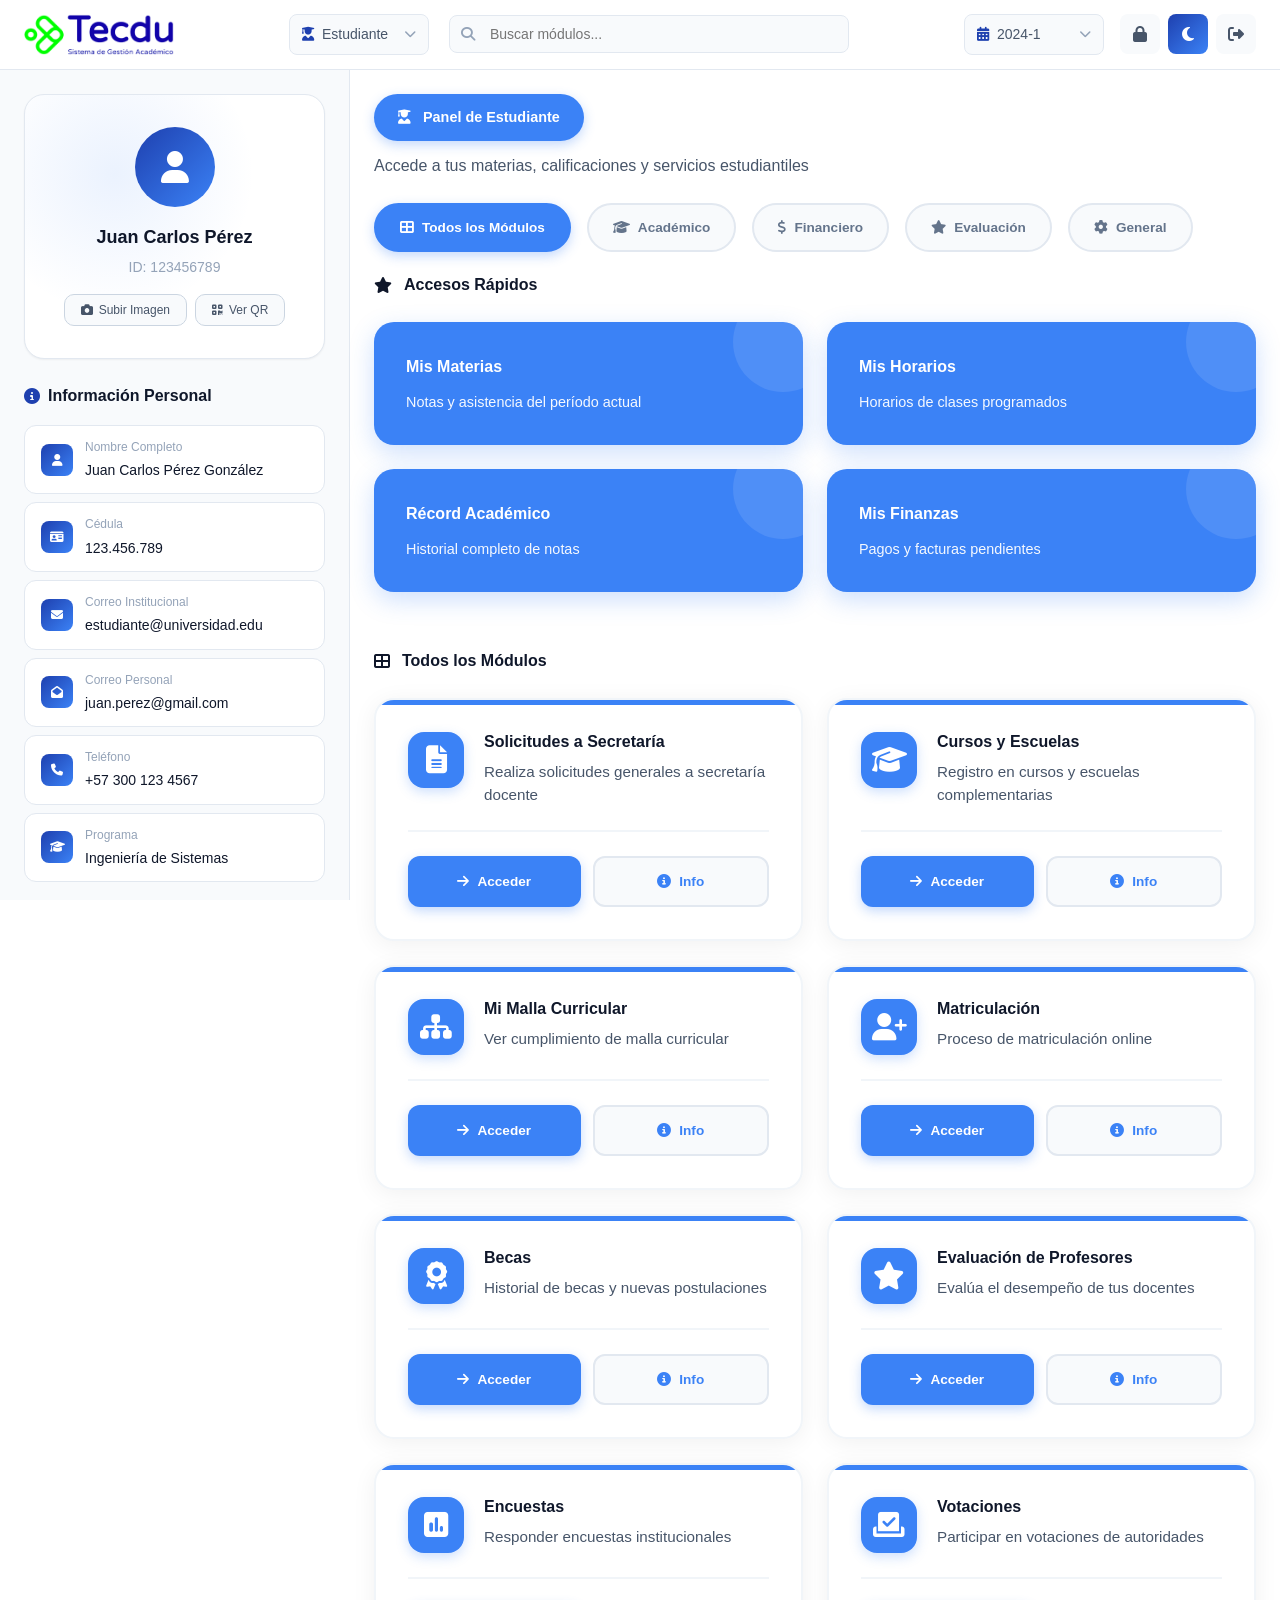
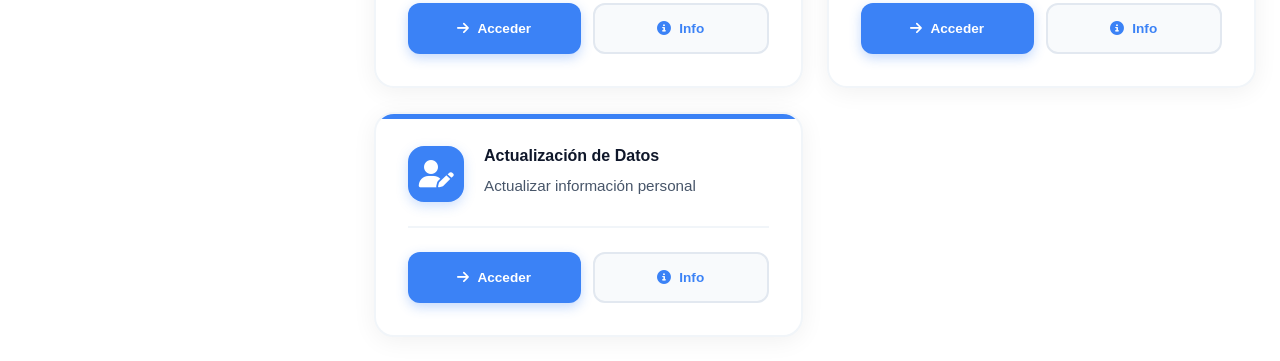
==== commit 1073dc47: "Cambios" ====
--- a/home/index.html
+++ b/home/index.html
@@ -13,12 +13,10 @@
     <header class="header" id="header">
         <div class="header-container">
             <a href="#" class="logo">
-                <i class="fas fa-graduation-cap"></i>
+                <img src="Group 8.png" alt="logo" id="logoImage">
             </a>
 
-            <!-- Desktop Navigation -->
             <div class="nav-desktop">
-                <!-- Role Selector -->
                 <div class="dropdown-wrapper" id="roleDropdown">
                     <div class="dropdown-trigger">
                         <div class="dropdown-content">
@@ -43,7 +41,6 @@
                     </div>
                 </div>
 
-                <!-- Search -->
                 <div class="search-container">
                     <input type="text" class="search-input" placeholder="Buscar módulos..." id="searchInput">
                     <i class="fas fa-search search-icon"></i>
@@ -51,7 +48,6 @@
             </div>
 
             <div class="header-right">
-                <!-- Period Selector -->
                 <div class="dropdown-wrapper nav-desktop" id="periodDropdown">
                     <div class="dropdown-trigger">
                         <div class="dropdown-content">
@@ -87,7 +83,6 @@
                         <i class="fas fa-sign-out-alt"></i>
                     </button>
 
-                    <!-- Mobile Menu Button -->
                     <button class="mobile-menu-btn" id="mobileMenuBtn">
                         <i class="fas fa-bars"></i>
                     </button>
@@ -97,7 +92,6 @@
     </header>
 
     <div class="mobile-dropdowns" id="mobileDropdowns">
-        <!-- Mobile Role Dropdown -->
         <div class="mobile-dropdown-wrapper">
             <div class="mobile-dropdown-trigger" id="mobileRoleDropdown">
                 <div class="mobile-dropdown-content">
@@ -125,7 +119,6 @@
             </div>
         </div>
 
-        <!-- Mobile Period Dropdown -->
         <div class="mobile-dropdown-wrapper">
             <div class="mobile-dropdown-trigger" id="mobilePeriodDropdown">
                 <div class="mobile-dropdown-content">
@@ -164,7 +157,6 @@
             </div>
 
             <div class="mobile-menu-content">
-                <!-- Search Section -->
                 <div class="mobile-section">
                     <div class="mobile-search">
                         <input type="text" class="mobile-search-input" placeholder="Buscar módulos..."
@@ -173,7 +165,6 @@
                     </div>
                 </div>
 
-                <!-- User Info -->
                 <div class="mobile-section">
                     <div class="mobile-user-info">
                         <div class="mobile-avatar">
@@ -184,7 +175,6 @@
                     </div>
                 </div>
 
-                <!-- Navigation Options -->
                 <div class="mobile-section">
                     <div class="mobile-section-title">
                         <i class="fas fa-cogs"></i>
@@ -201,7 +191,6 @@
                     </div>
                 </div>
 
-                <!-- Account Actions -->
                 <div class="mobile-section">
                     <div class="mobile-section-title">
                         <i class="fas fa-user"></i>
@@ -231,9 +220,7 @@
     </div>
 
     <div class="main-layout">
-        <!-- HTML: Agregar esto DESPUÉS de la sección de Profile y ANTES de User Details en la left-section -->
         <div class="mobile-dropdowns-section">
-            <!-- Role Selector -->
             <div class="dropdown-wrapper-phone" id="roleDropdownPhone">
                 <div class="dropdown-trigger">
                     <div class="dropdown-content">
@@ -258,7 +245,6 @@
                 </div>
             </div>
 
-            <!-- Period Selector -->
             <div class="dropdown-wrapper-phone" id="periodDropdownPhone">
                 <div class="dropdown-trigger">
                     <div class="dropdown-content">
@@ -284,10 +270,8 @@
             </div>
         </div>
 
-        <!-- Left Section -->
         <aside class="left-section">
             <div class="section-content">
-                <!-- Profile Section -->
                 <div class="profile-section">
                     <div class="profile-content">
                         <div class="profile-avatar" id="profileAvatar">
@@ -308,7 +292,6 @@
                     </div>
                 </div>
 
-                <!-- User Details -->
                 <div class="user-details">
                     <h3 class="section-title">
                         <i class="fas fa-info-circle"></i>
@@ -376,7 +359,6 @@
                     </div>
                 </div>
 
-                <!-- Manuals Section -->
                 <div class="manuals-section">
                     <h3 class="section-title">
                         <i class="fas fa-book"></i>
@@ -396,10 +378,8 @@
             </div>
         </aside>
 
-        <!-- Reemplaza la sección right-section en tu HTML existente -->
         <main class="right-section">
             <div class="main-content" id="mainContent">
-                <!-- El contenido se generará dinámicamente con JavaScript -->
             </div>
         </main>
     </div>
--- a/home/css/styles.css
+++ b/home/css/styles.css
@@ -91,10 +91,10 @@
   color: var(--primary-blue);
   text-decoration: none;
   transition: all 0.3s ease;
-}
-
-.logo:hover {
-  transform: scale(1.05);
+  img{
+    width: 100%;
+    max-width: 150px;
+  }
 }
 
 .logo i {
